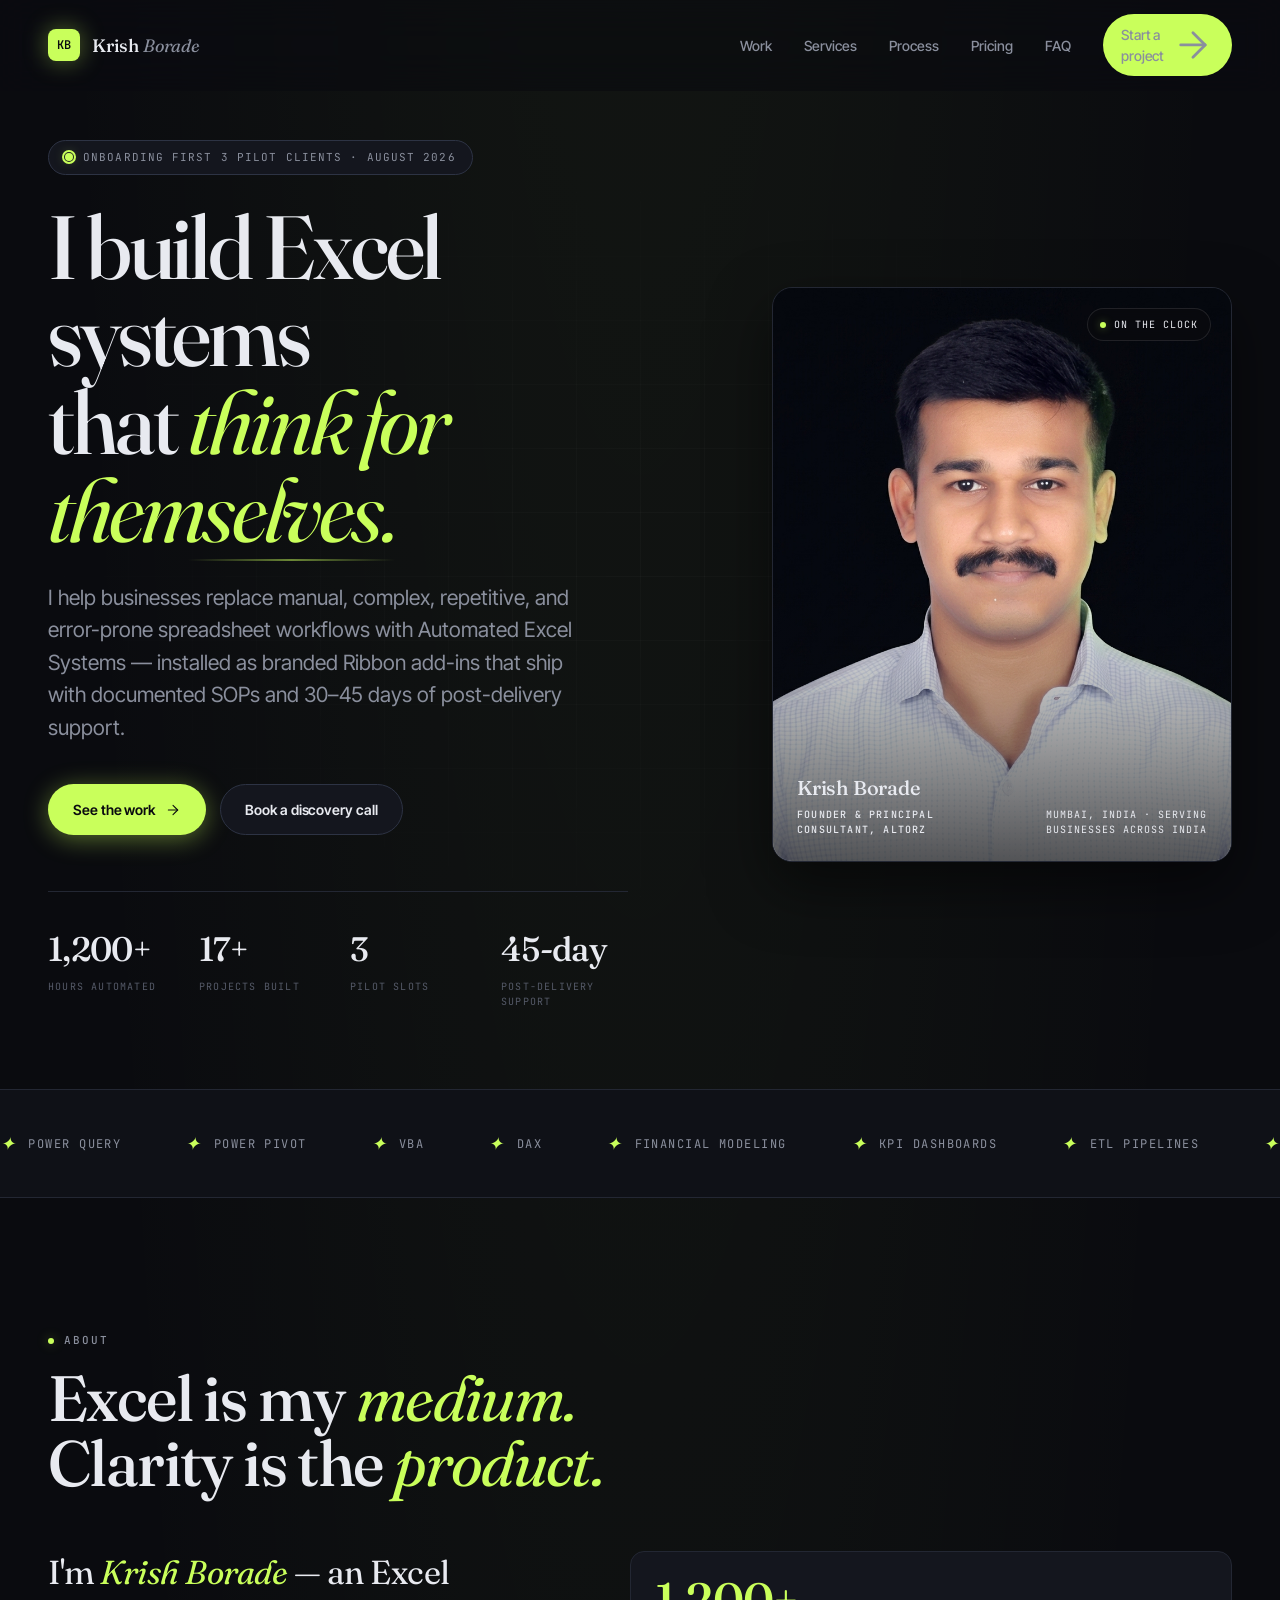
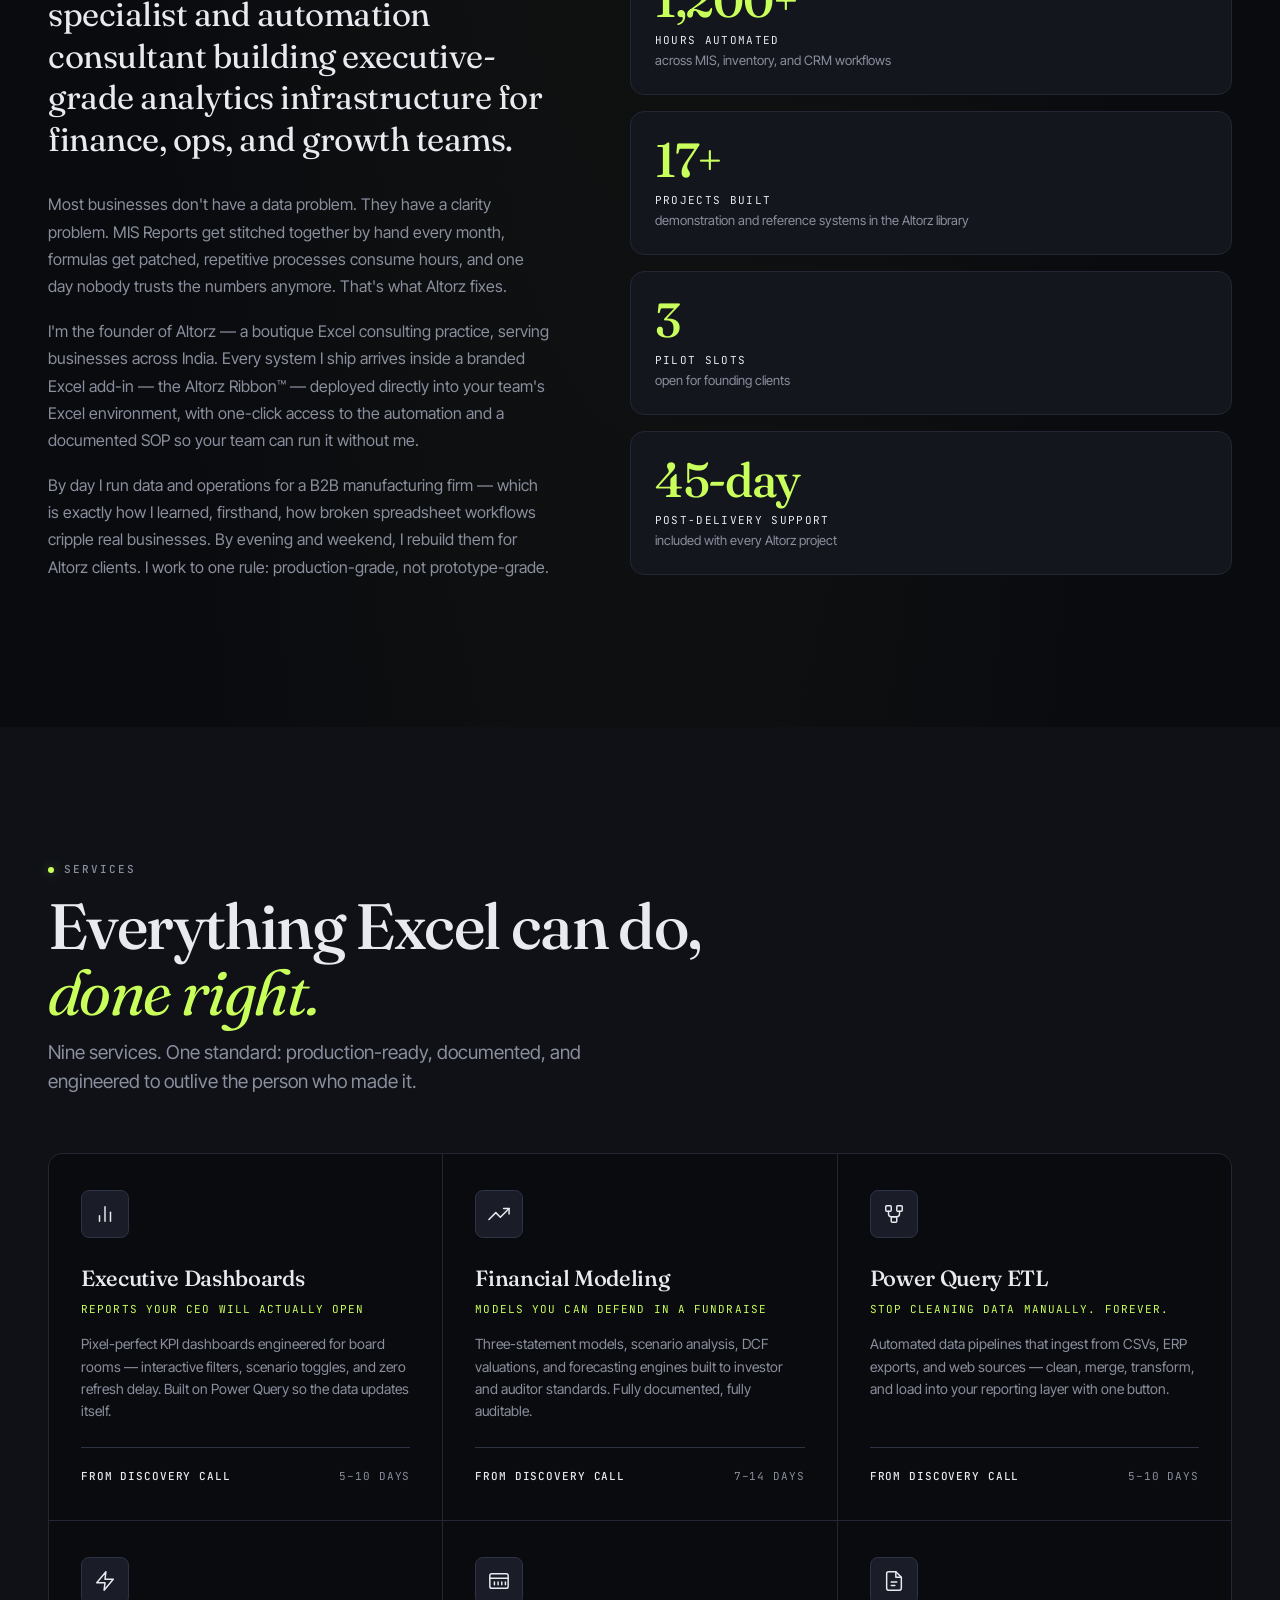
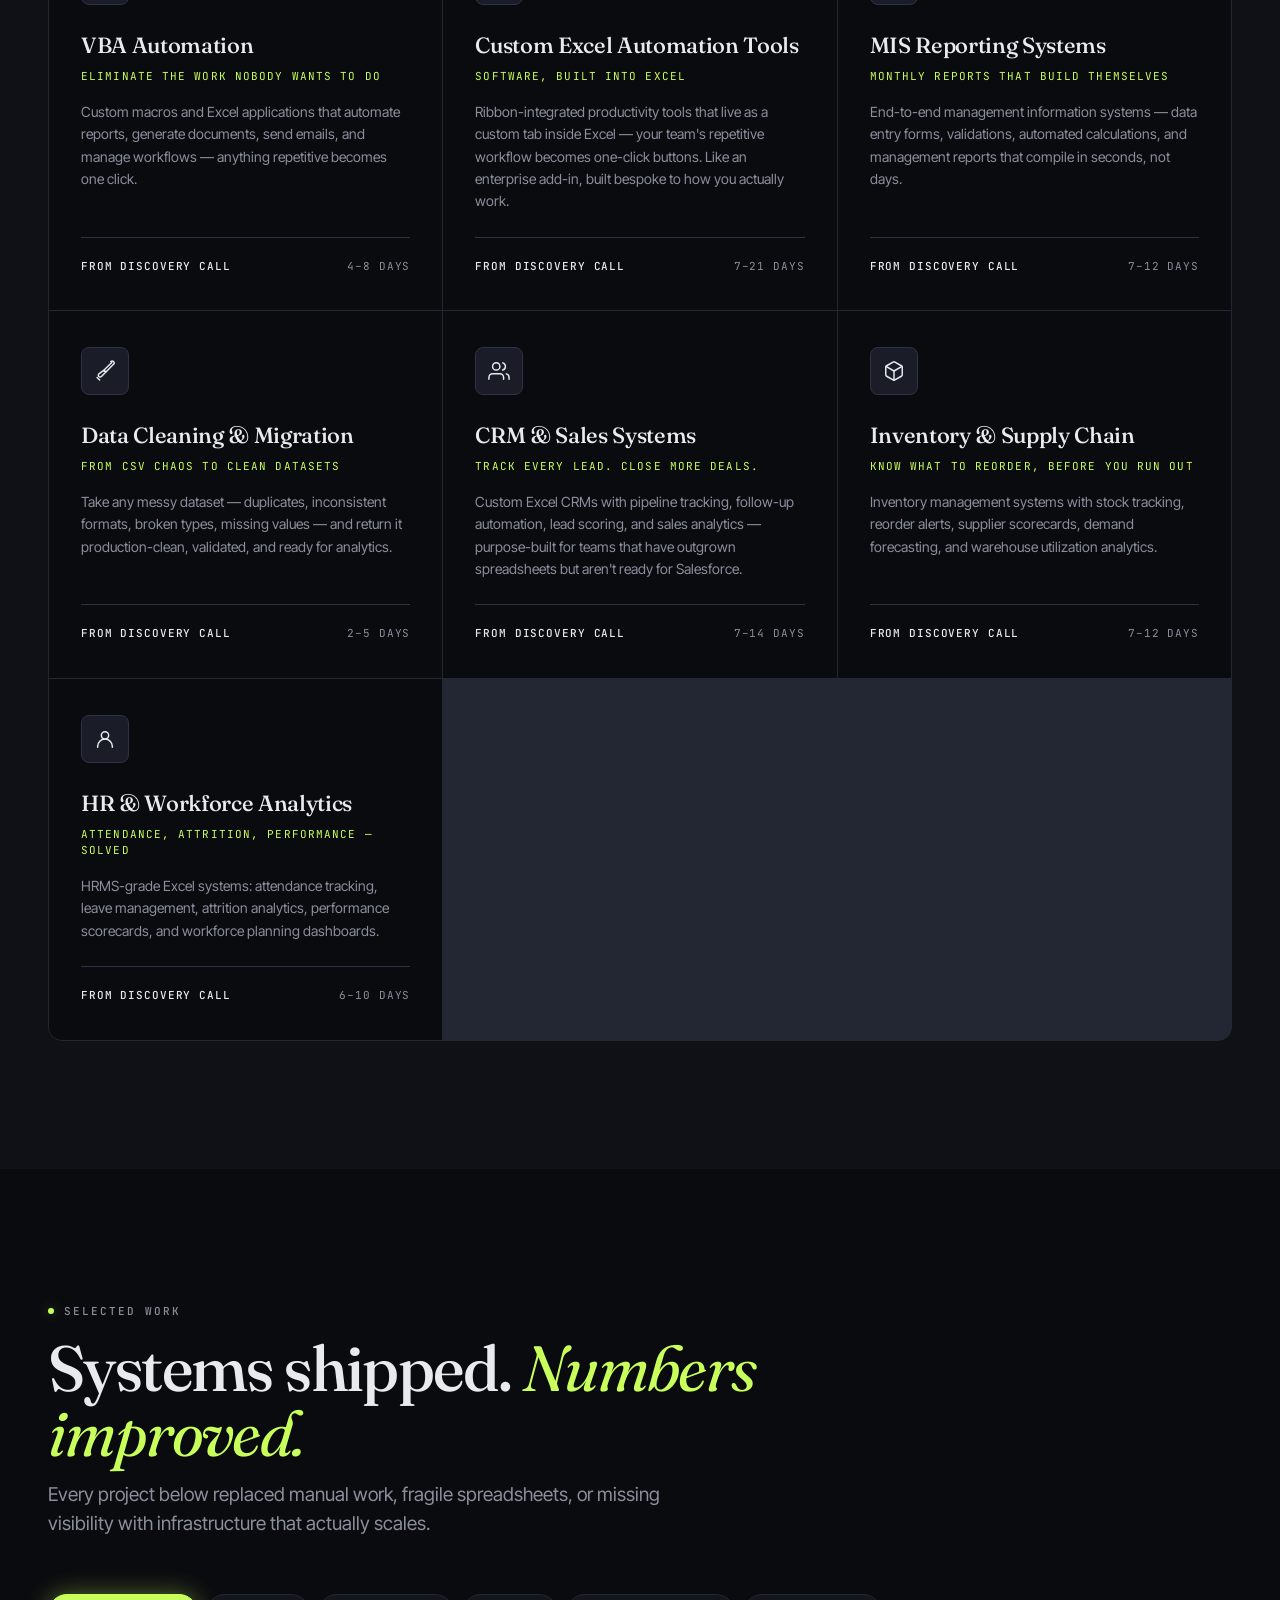
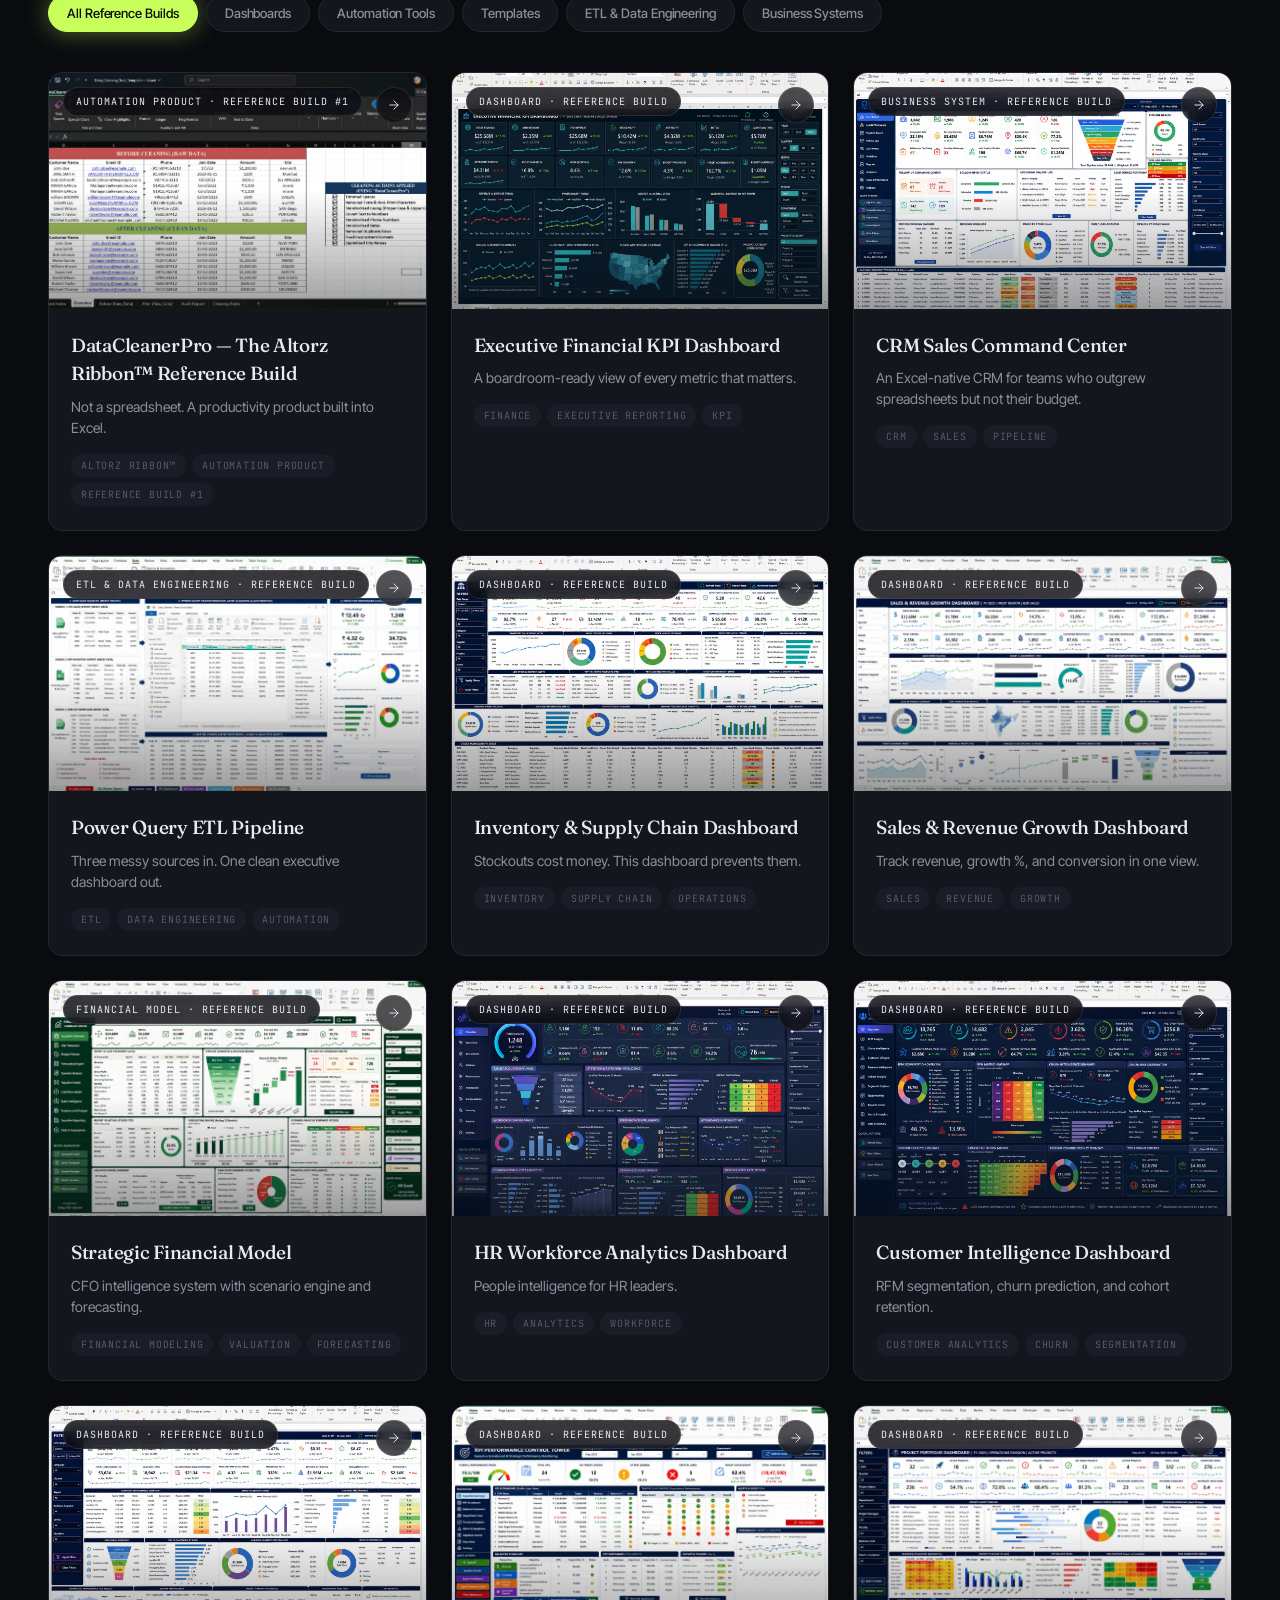
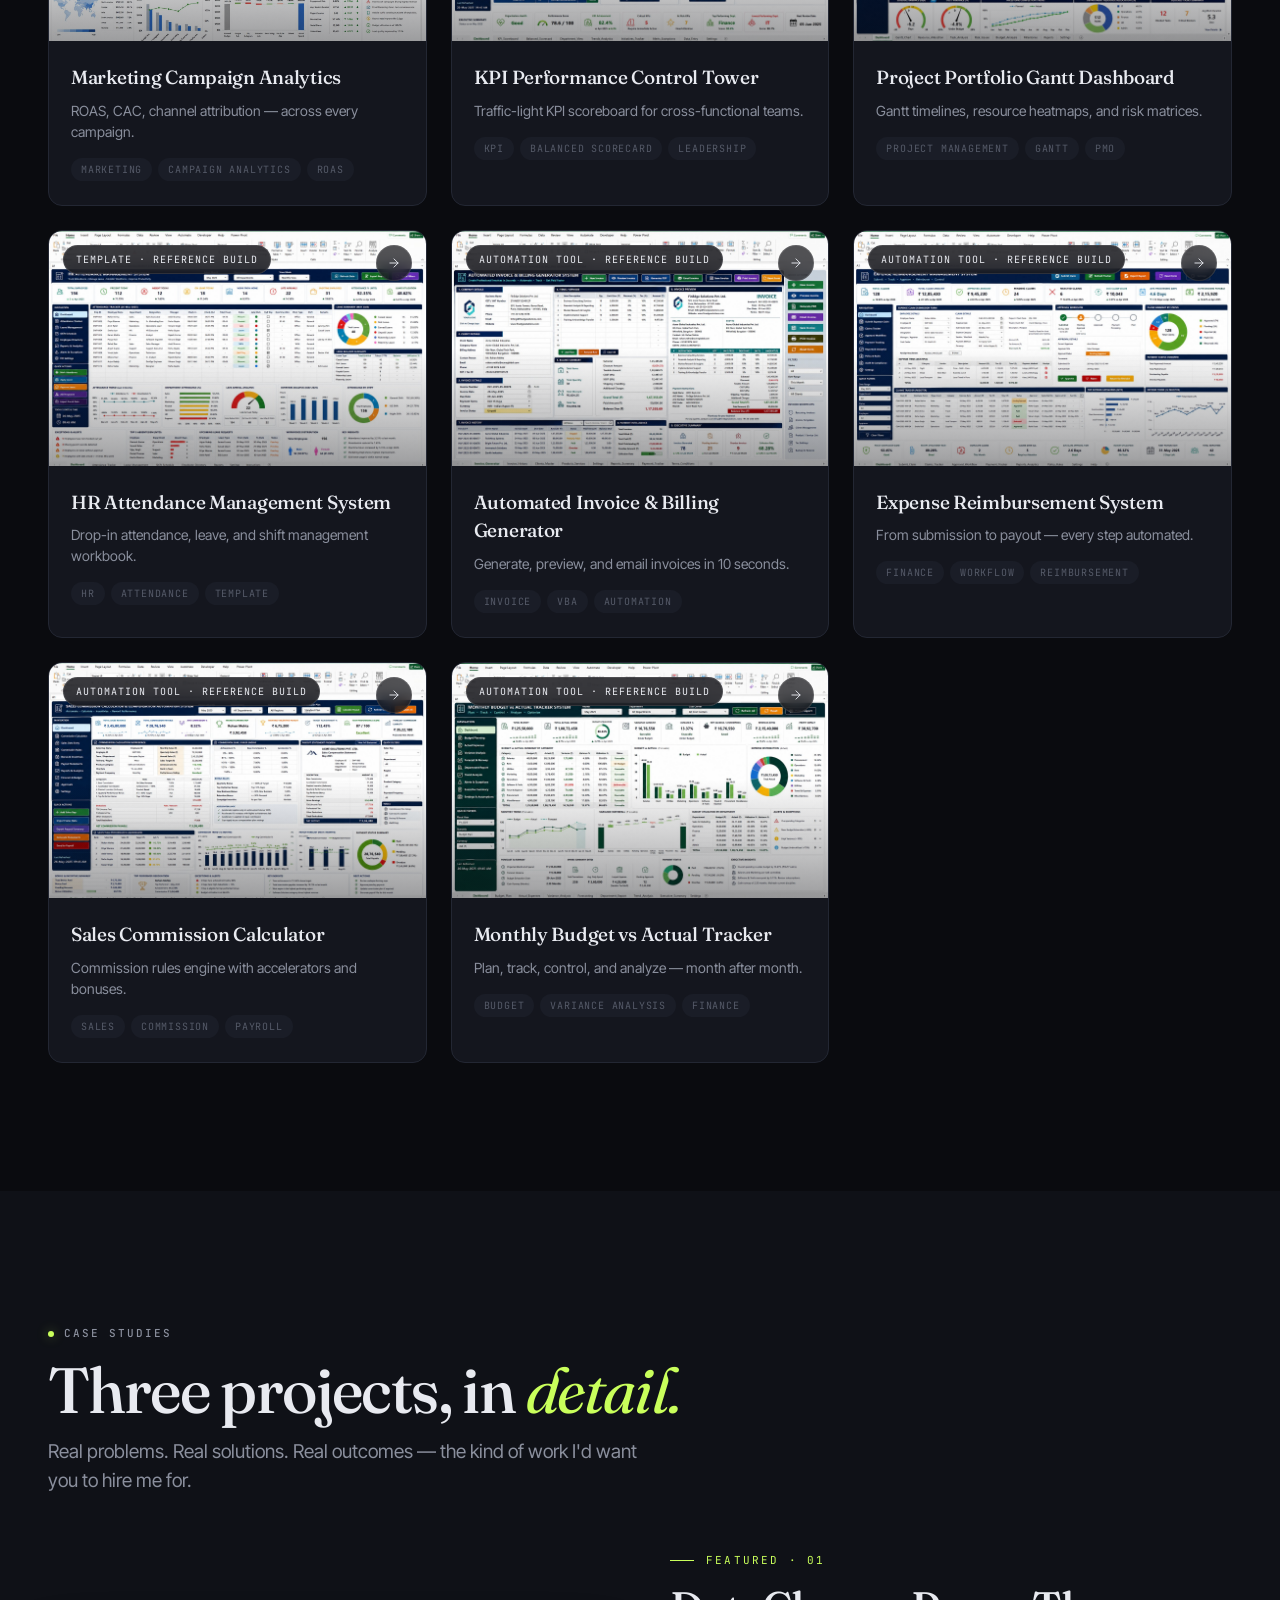
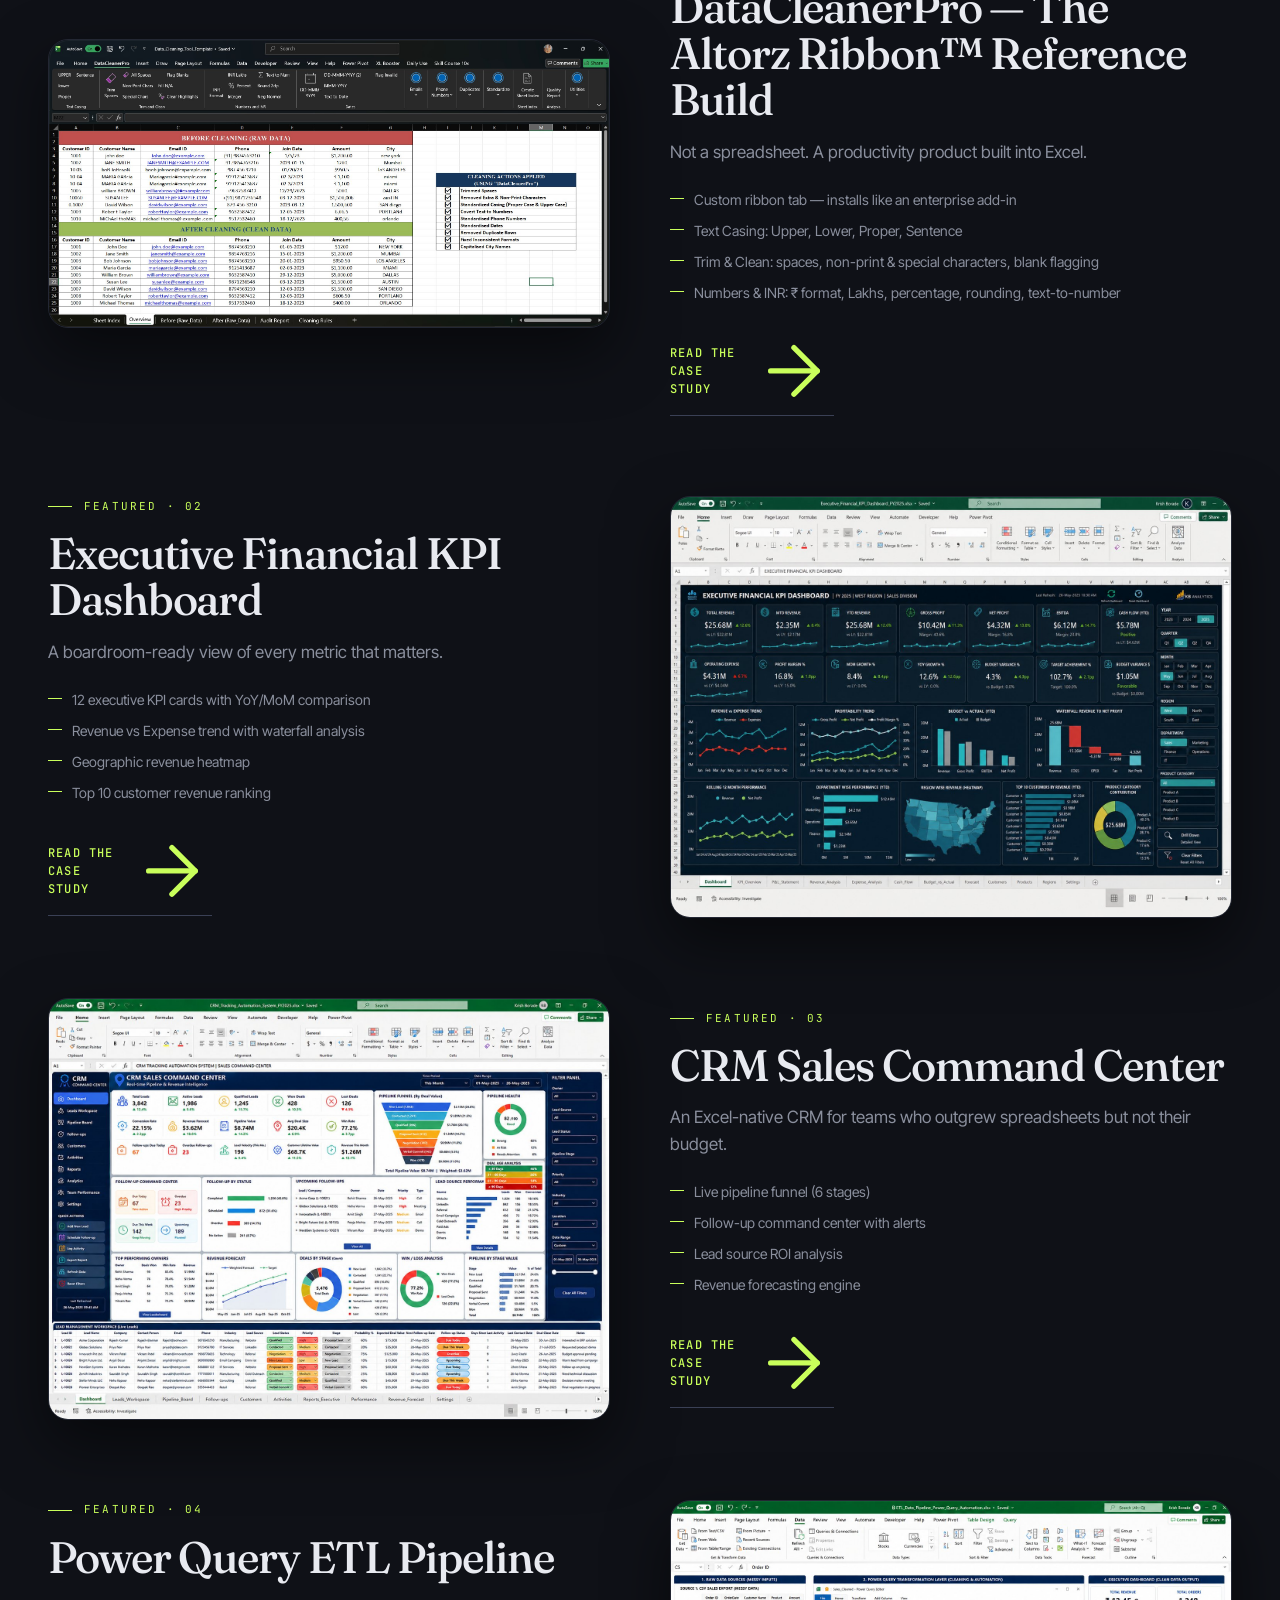
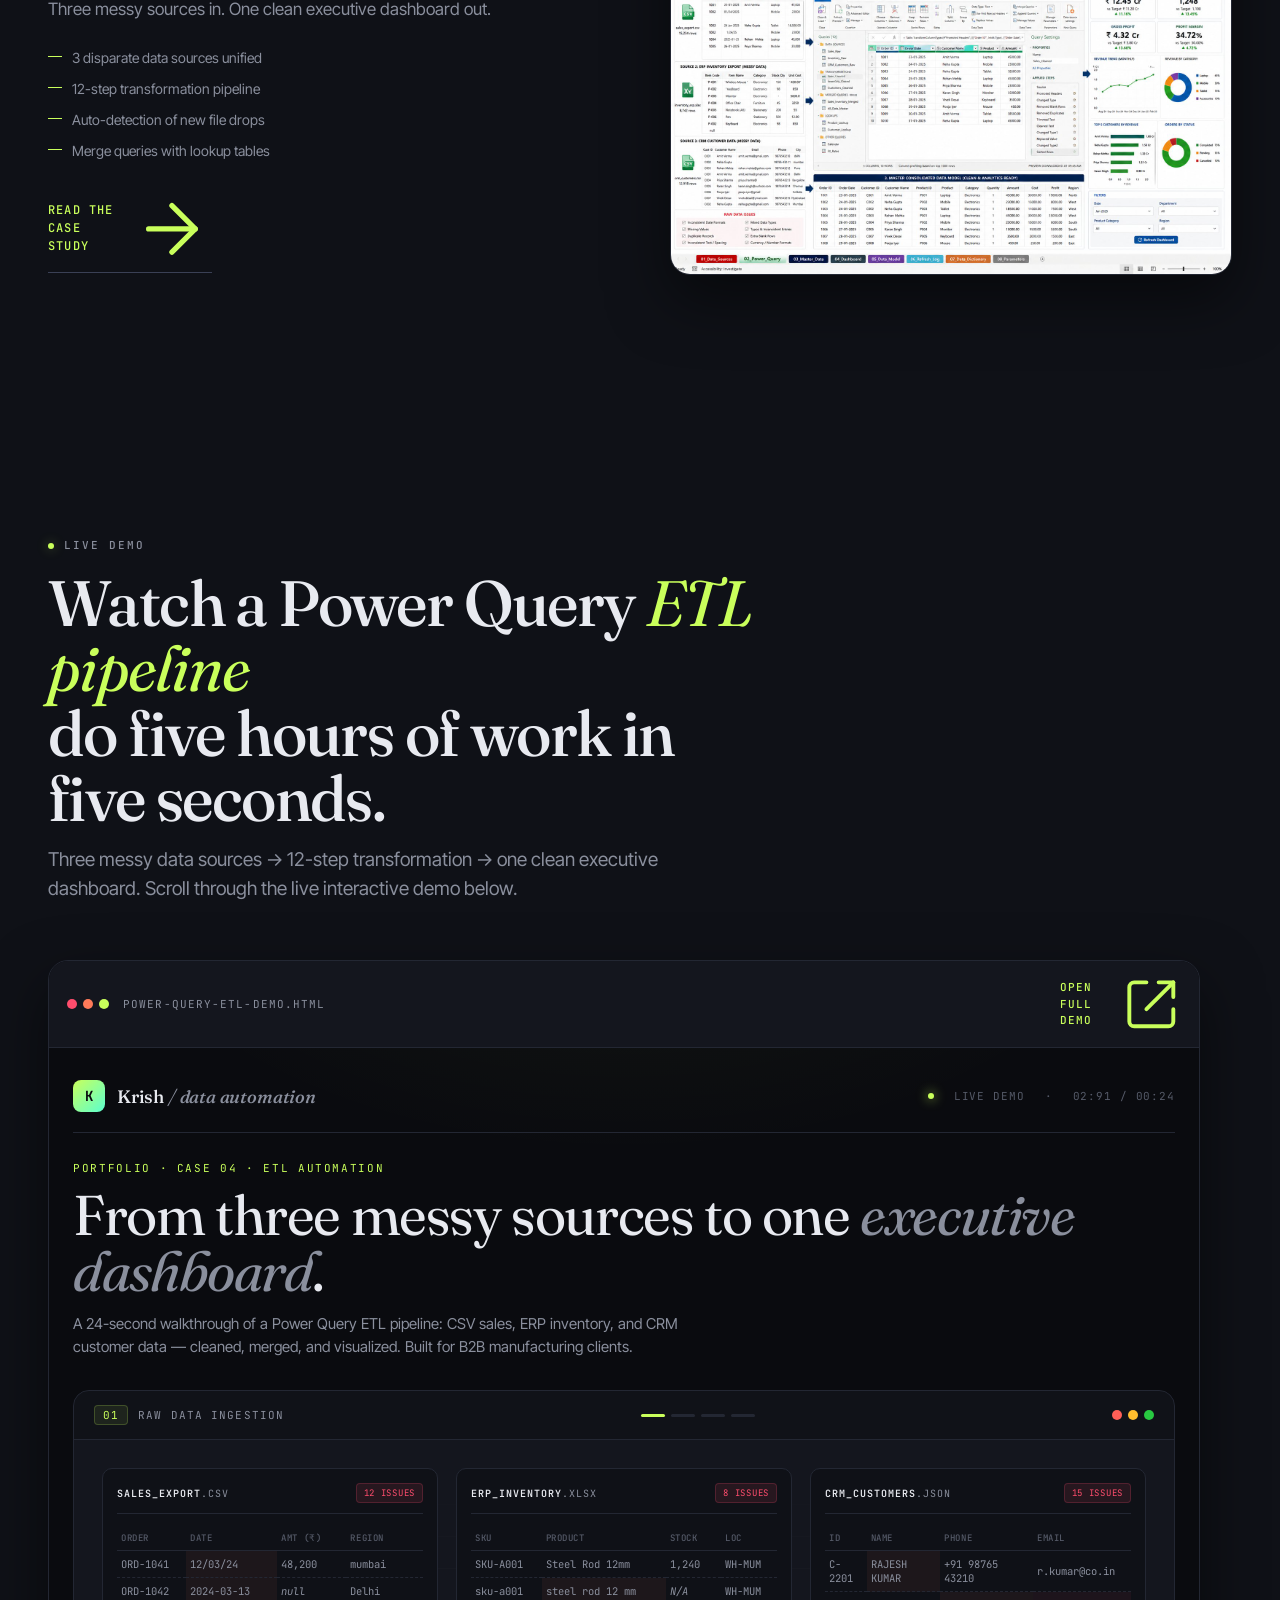
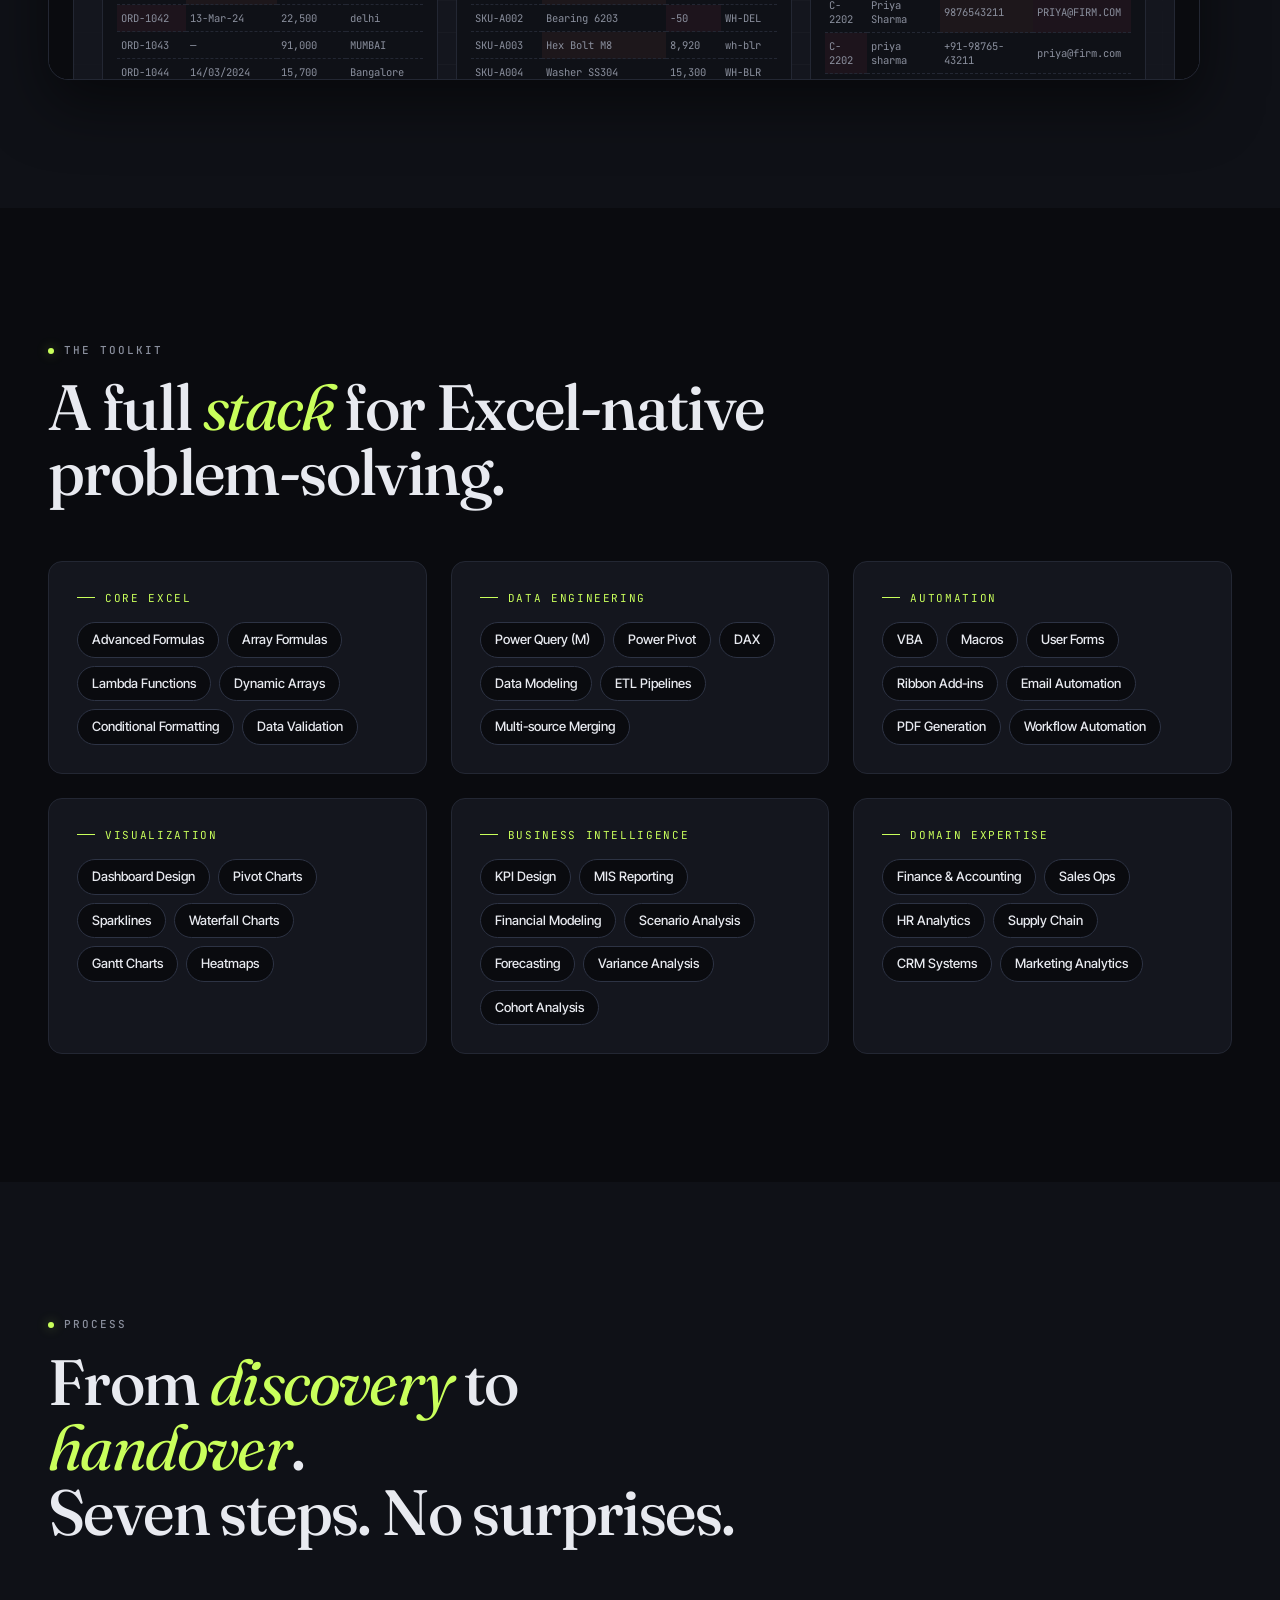
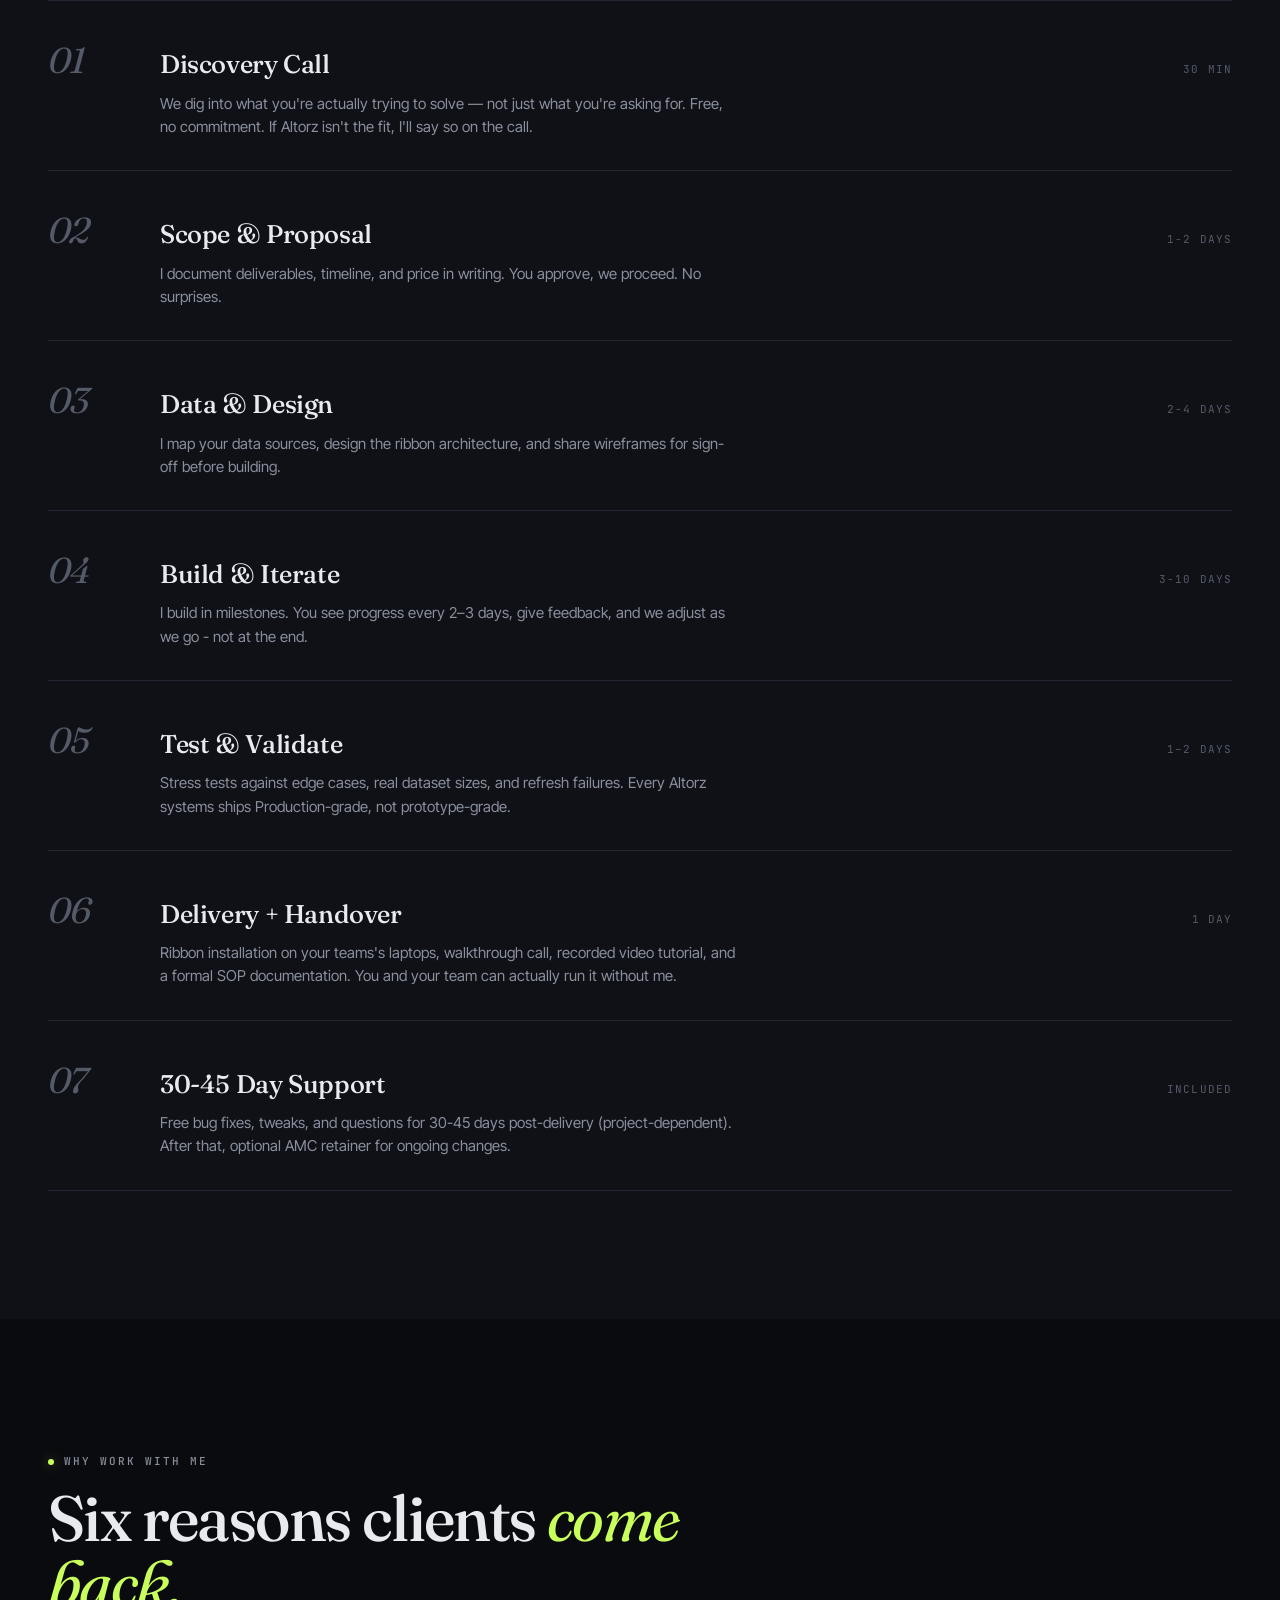
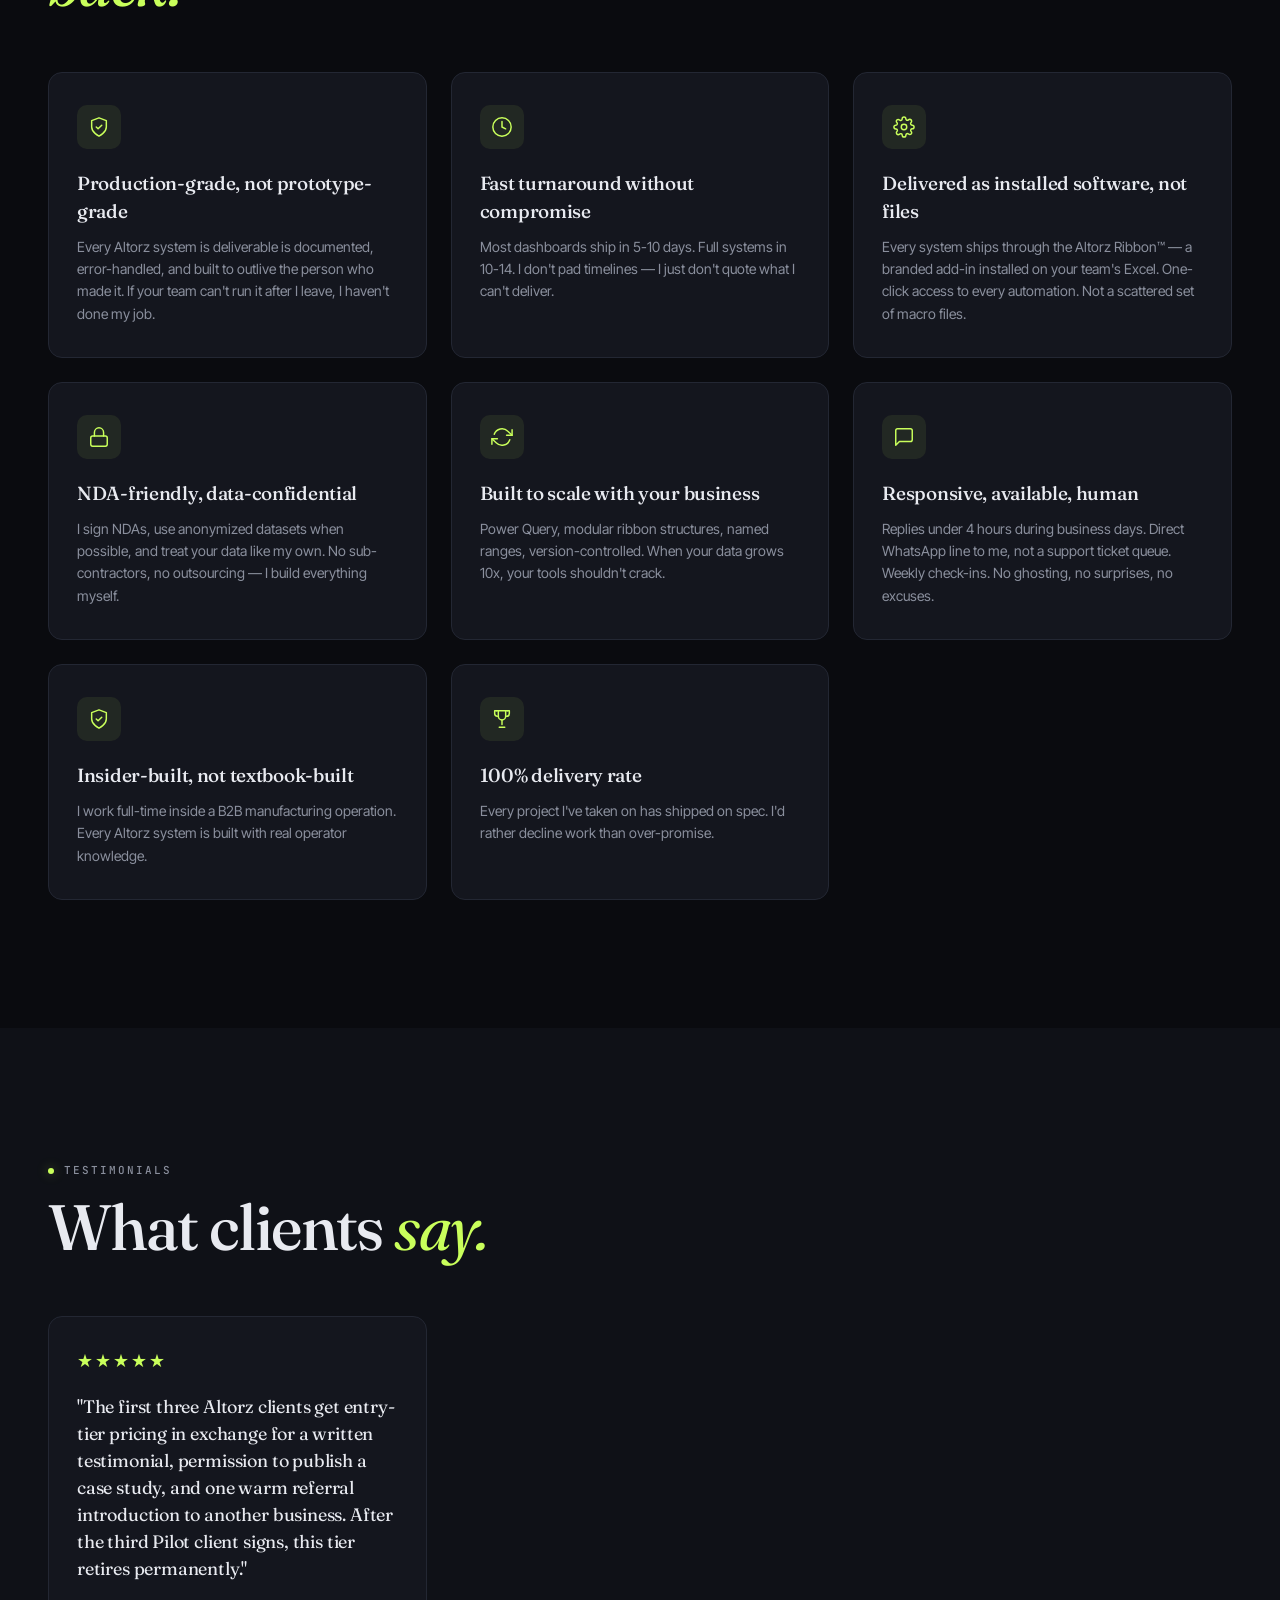
==== index.html @ f094ee7c "Content migration: index.html — Altorz meta tags, OG tags, Twitter card" ====
<!DOCTYPE html>
<html lang="en">
<head>
<meta charset="UTF-8">
<meta name="viewport" content="width=device-width, initial-scale=1.0">
<meta name="description" content="Altorz — Automated Excel systems for businesses across India. MIS. Dashboards. Data Automation. and Custom Excel Business Systems, delivered through the Altorz Ribbon™ methodology by founder Krish Borade.">
<meta name="keywords" content="Altorz, Excel Consultant India, Excel Automation, MIS Automation, Excel Dashboards, Automated Excel Systems, Excel Business Systems, Data Automation, VBA, Power Query, Excel Consultant Mumbai, Altorz Ribbon, Krish Borade">
<!-- Open Graph -->
<meta property="og:type" content="website">
<meta property="og:title" content="Altorz — Automated Excel Systems for Businesses">
<meta property="og:description" content="I rebuild the spreadsheets your business actually runs on. Boutique Excel consulting for businesses across India. The Altorz Ribbon™ — Krish Borade, Founder.">
<meta property="og:image" content="assets/images/altorz-og-image.png">
<meta property="og:url" content="https://altorz.com">
<meta property="og:site_name" content="Altorz">
<!-- Twitter Card -->
<meta name="twitter:card" content="summary_large_image">
<meta name="twitter:title" content="Altorz — Automated Excel Systems for Businesses">
<meta name="twitter:description" content="I rebuild the spreadsheets your business actually runs on. Boutique Excel consulting for businesses across India.">
<meta name="twitter:image" content="assets/images/altorz-og-image.png">
<title>Altorz — Automated Excel Systems for Manufacturers · Krish Borade, Founder</title>
<!-- Preconnect -->
<link rel="preconnect" href="https://fonts.googleapis.com">
<link rel="preconnect" href="https://fonts.gstatic.com" crossorigin>
<!-- Fonts: Fraunces (display), Inter Tight (body), JetBrains Mono (mono) -->
<link href="https://fonts.googleapis.com/css2?family=Fraunces:opsz,wght@9..144,400;9..144,500;9..144,600&family=JetBrains+Mono:wght@400;500;600&family=Inter+Tight:wght@400;500;600;700&display=swap" rel="stylesheet">
<!-- Styles -->
<link rel="stylesheet" href="css/main.css">
<!-- Favicon -->
<link rel="icon" href="data:image/svg+xml,%3Csvg xmlns='http://www.w3.org/2000/svg' viewBox='0 0 32 32'%3E%3Crect width='32' height='32' rx='8' fill='%23c9ff5b'/%3E%3Ctext x='16' y='22' text-anchor='middle' font-family='monospace' font-weight='600' font-size='14' fill='%230a0b0f'%3EKB%3C/text%3E%3C/svg%3E">
</head>
<body>
<!-- ============ NAVIGATION ============ -->
<nav class="nav" id="nav"></nav>
<!-- ============ HERO ============ -->
<header class="hero" id="home">
  <div id="hero"></div>
</header>
<!-- ============ TRUST STRIP ============ -->
<section class="trust-strip" id="trustStrip"></section>
<!-- ============ ABOUT ============ -->
<section class="section" id="about"></section>
<!-- ============ CAPABILITIES ============ -->
<section class="section" id="services" style="background:var(--bg-2);"></section>
<!-- ============ PORTFOLIO ============ -->
<section class="section" id="work"></section>
<!-- ============ FEATURED CASE STUDIES ============ -->
<section class="section" id="featured" style="background:var(--bg-2);"></section>
<!-- ============ ETL LIVE DEMO ============ -->
<section class="section etl-section" id="etlDemo"></section>
<!-- ============ SKILLS ============ -->
<section class="section" id="skills"></section>
<!-- ============ PROCESS ============ -->
<section class="section" id="process" style="background:var(--bg-2);"></section>
<!-- ============ WHY ME ============ -->
<section class="section" id="whyMe"></section>
<!-- ============ TESTIMONIALS ============ -->
<section class="section" id="testimonials" style="background:var(--bg-2);"></section>
<!-- ============ PRICING ============ -->
<section class="section" id="pricing"></section>
<!-- ============ FAQ ============ -->
<section class="section" id="faq" style="background:var(--bg-2);"></section>
<!-- ============ CONTACT ============ -->
<section class="section contact-section" id="contact"></section>
<!-- ============ FOOTER ============ -->
<footer class="footer" id="footer"></footer>
<!-- ============ MODAL ============ -->
<div class="modal-overlay" id="modalOverlay">
  <div class="modal" id="modalContent"></div>
</div>
<!-- ============ APP ============ -->
<script src="js/main.js"></script>
</body>
</html>
---- css/main.css ----
/* =========================================================
   KRISH BORADE — PORTFOLIO
   Editorial-Tech Premium · Dark mode · Lime & Cyan accents
   ========================================================= */

:root {
  /* Surfaces */
  --bg: #0a0b0f;
  --bg-2: #0f1117;
  --panel: #14161e;
  --panel-2: #1a1d27;
  --panel-3: #20242f;
  --border: #232733;
  --border-2: #2d3344;
  --border-3: #3a4055;

  /* Text */
  --text: #e8eaf0;
  --text-dim: #8a8f9d;
  --text-faint: #555a68;
  --text-mute: #3d4250;

  /* Accents */
  --accent: #c9ff5b;
  --accent-glow: rgba(201, 255, 91, 0.4);
  --accent-soft: rgba(201, 255, 91, 0.08);
  --accent-2: #5bffd0;
  --accent-2-soft: rgba(91, 255, 208, 0.08);
  --warn: #ff7a59;
  --danger: #ff4d6d;
  --info: #5b8bff;

  /* Effects */
  --grid: rgba(255, 255, 255, 0.025);
  --shadow-lg: 0 24px 60px rgba(0, 0, 0, 0.5);
  --shadow-md: 0 12px 32px rgba(0, 0, 0, 0.3);
  --shadow-sm: 0 4px 12px rgba(0, 0, 0, 0.2);
  --shadow-accent: 0 0 40px rgba(201, 255, 91, 0.12);

  /* Typography scale */
  --font-display: 'Fraunces', Georgia, serif;
  --font-body: 'Inter Tight', -apple-system, BlinkMacSystemFont, sans-serif;
  --font-mono: 'JetBrains Mono', 'SF Mono', Consolas, monospace;

  /* Layout */
  --max-width: 1320px;
  --gutter: clamp(20px, 4vw, 48px);
  --section-pad: clamp(64px, 10vw, 140px);
  --radius-sm: 8px;
  --radius: 14px;
  --radius-lg: 20px;
  --radius-xl: 28px;
}

/* ============ RESET ============ */
*, *::before, *::after { box-sizing: border-box; margin: 0; padding: 0; }
html { scroll-behavior: smooth; }
html, body {
  background: var(--bg);
  color: var(--text);
  font-family: var(--font-body);
  font-size: 16px;
  line-height: 1.5;
  -webkit-font-smoothing: antialiased;
  -moz-osx-font-smoothing: grayscale;
  overflow-x: hidden;
}
body {
  background:
    radial-gradient(ellipse 80% 50% at 50% -10%, rgba(201, 255, 91, 0.06), transparent 60%),
    radial-gradient(ellipse 60% 40% at 100% 100%, rgba(91, 255, 208, 0.04), transparent 60%),
    var(--bg);
  min-height: 100vh;
}
img { max-width: 100%; display: block; }
a { color: inherit; text-decoration: none; }
button { font-family: inherit; cursor: pointer; border: none; background: none; color: inherit; }
input, textarea, select { font-family: inherit; color: inherit; }

/* ============ TYPOGRAPHY ============ */
.display {
  font-family: var(--font-display);
  font-weight: 500;
  letter-spacing: -0.02em;
  line-height: 1.05;
}
.eyebrow {
  font-family: var(--font-mono);
  font-size: 11px;
  font-weight: 500;
  letter-spacing: 0.18em;
  text-transform: uppercase;
  color: var(--text-dim);
}
.eyebrow .dot {
  display: inline-block;
  width: 6px; height: 6px;
  background: var(--accent);
  border-radius: 50%;
  margin-right: 10px;
  box-shadow: 0 0 12px var(--accent-glow);
  vertical-align: middle;
  animation: pulse 2.5s ease-in-out infinite;
}
.section-title {
  font-family: var(--font-display);
  font-weight: 500;
  font-size: clamp(36px, 5.5vw, 64px);
  line-height: 1.02;
  letter-spacing: -0.025em;
  margin-bottom: 14px;
}
.section-title em {
  font-style: italic;
  font-weight: 400;
  color: var(--accent);
}
.section-subtitle {
  font-size: clamp(16px, 1.5vw, 19px);
  color: var(--text-dim);
  max-width: 620px;
  line-height: 1.55;
}

/* ============ LAYOUT PRIMITIVES ============ */
.container {
  max-width: var(--max-width);
  margin: 0 auto;
  padding-left: var(--gutter);
  padding-right: var(--gutter);
}
.section {
  padding-top: var(--section-pad);
  padding-bottom: var(--section-pad);
  position: relative;
}
.section-header { margin-bottom: 56px; max-width: 720px; }
.section-header .eyebrow { margin-bottom: 16px; display: inline-block; }

/* ============ NAVIGATION ============ */
.nav {
  position: fixed;
  top: 0;
  left: 0;
  right: 0;
  z-index: 100;
  padding: 14px var(--gutter);
  background: rgba(10, 11, 15, 0.6);
  backdrop-filter: blur(20px) saturate(180%);
  -webkit-backdrop-filter: blur(20px) saturate(180%);
  border-bottom: 1px solid transparent;
  transition: all 0.3s ease;
}
.nav.scrolled {
  background: rgba(10, 11, 15, 0.85);
  border-bottom: 1px solid var(--border);
}
.nav-inner {
  max-width: var(--max-width);
  margin: 0 auto;
  display: flex;
  align-items: center;
  justify-content: space-between;
  gap: 32px;
}
.nav-brand {
  display: flex;
  align-items: center;
  gap: 12px;
  font-family: var(--font-display);
  font-size: 18px;
  font-weight: 500;
  letter-spacing: -0.01em;
}
.nav-brand .brand-mark {
  width: 32px; height: 32px;
  background: var(--accent);
  color: var(--bg);
  font-family: var(--font-mono);
  font-size: 12px;
  font-weight: 600;
  display: grid;
  place-items: center;
  border-radius: 8px;
  box-shadow: 0 0 24px var(--accent-glow);
}
.nav-brand em { font-style: italic; color: var(--text-dim); font-weight: 400; }
.nav-links {
  display: flex;
  align-items: center;
  gap: 32px;
}
.nav-links a {
  font-size: 14px;
  color: var(--text-dim);
  font-weight: 500;
  transition: color 0.2s;
  position: relative;
}
.nav-links a:hover { color: var(--text); }
.nav-cta {
  display: inline-flex;
  align-items: center;
  gap: 8px;
  padding: 10px 18px;
  background: var(--accent);
  color: var(--bg);
  font-size: 13px;
  font-weight: 600;
  border-radius: 999px;
  letter-spacing: -0.01em;
  transition: transform 0.2s, box-shadow 0.2s;
}
.nav-cta:hover {
  transform: translateY(-1px);
  box-shadow: 0 8px 24px var(--accent-glow);
}
.nav-toggle {
  display: none;
  width: 40px; height: 40px;
  border-radius: 8px;
  background: var(--panel);
  border: 1px solid var(--border);
  align-items: center;
  justify-content: center;
}
.nav-toggle svg { width: 18px; height: 18px; }

@media (max-width: 880px) {
  .nav-links { display: none; }
  .nav-toggle { display: flex; }
  .nav.menu-open .nav-links {
    display: flex;
    position: absolute;
    top: 100%;
    left: 0; right: 0;
    flex-direction: column;
    align-items: flex-start;
    padding: 24px var(--gutter);
    background: var(--bg-2);
    border-bottom: 1px solid var(--border);
    gap: 18px;
  }
  .nav.menu-open .nav-cta { margin-top: 6px; }
}

/* ============ HERO ============ */
.hero {
  position: relative;
  padding-top: 140px;
  padding-bottom: 80px;
  min-height: 100vh;
  display: flex;
  align-items: center;
  overflow: hidden;
}
.hero::before {
  content: '';
  position: absolute;
  inset: 0;
  background-image:
    linear-gradient(var(--grid) 1px, transparent 1px),
    linear-gradient(90deg, var(--grid) 1px, transparent 1px);
  background-size: 64px 64px;
  mask-image: radial-gradient(ellipse 80% 60% at 50% 50%, black, transparent 70%);
  pointer-events: none;
}
.hero-inner {
  display: grid;
  grid-template-columns: 1.3fr 1fr;
  gap: 60px;
  align-items: center;
  position: relative;
  z-index: 2;
}
.hero-content { max-width: 720px; }
.hero-status {
  display: inline-flex;
  align-items: center;
  gap: 10px;
  padding: 8px 16px;
  background: var(--panel);
  border: 1px solid var(--border-2);
  border-radius: 999px;
  font-family: var(--font-mono);
  font-size: 11px;
  letter-spacing: 0.1em;
  text-transform: uppercase;
  color: var(--text-dim);
  margin-bottom: 28px;
}
.hero-status .pulse {
  width: 8px; height: 8px;
  background: var(--accent);
  border-radius: 50%;
  position: relative;
  box-shadow: 0 0 12px var(--accent-glow);
}
.hero-status .pulse::after {
  content: '';
  position: absolute;
  inset: -3px;
  border-radius: 50%;
  border: 2px solid var(--accent);
  animation: ping 2s ease-out infinite;
}
.hero-title {
  font-family: var(--font-display);
  font-weight: 500;
  font-size: clamp(44px, 7vw, 96px);
  line-height: 0.98;
  letter-spacing: -0.035em;
  margin-bottom: 28px;
}
.hero-title em {
  font-style: italic;
  font-weight: 400;
  color: var(--accent);
  position: relative;
}
.hero-title em::after {
  content: '';
  position: absolute;
  bottom: 4px;
  left: 0;
  right: 0;
  height: 2px;
  background: linear-gradient(90deg, transparent, var(--accent), transparent);
  opacity: 0.5;
}
.hero-sub {
  font-size: clamp(17px, 1.7vw, 21px);
  color: var(--text-dim);
  max-width: 540px;
  line-height: 1.55;
  margin-bottom: 40px;
}
.hero-actions {
  display: flex;
  gap: 14px;
  flex-wrap: wrap;
  margin-bottom: 56px;
}
.btn {
  display: inline-flex;
  align-items: center;
  gap: 10px;
  padding: 14px 24px;
  border-radius: 999px;
  font-size: 14px;
  font-weight: 600;
  letter-spacing: -0.005em;
  transition: all 0.2s ease;
  border: 1px solid transparent;
}
.btn-primary {
  background: var(--accent);
  color: var(--bg);
  box-shadow: 0 4px 24px var(--accent-glow);
}
.btn-primary:hover {
  transform: translateY(-2px);
  box-shadow: 0 8px 32px var(--accent-glow);
}
.btn-secondary {
  background: var(--panel);
  color: var(--text);
  border-color: var(--border-2);
}
.btn-secondary:hover {
  background: var(--panel-2);
  border-color: var(--border-3);
  transform: translateY(-2px);
}
.btn-ghost {
  background: transparent;
  color: var(--text-dim);
  padding: 12px 0;
}
.btn-ghost:hover { color: var(--accent); }
.btn svg { width: 16px; height: 16px; }

.hero-metrics {
  display: grid;
  grid-template-columns: repeat(4, 1fr);
  gap: 24px;
  padding-top: 32px;
  border-top: 1px solid var(--border);
  max-width: 580px;
}
.hero-metric .num {
  font-family: var(--font-display);
  font-size: clamp(26px, 3vw, 34px);
  font-weight: 500;
  letter-spacing: -0.02em;
  margin-bottom: 4px;
}
.hero-metric .lbl {
  font-family: var(--font-mono);
  font-size: 10px;
  text-transform: uppercase;
  letter-spacing: 0.12em;
  color: var(--text-faint);
}

/* Hero portrait */
.hero-portrait {
  position: relative;
  aspect-ratio: 4/5;
  border-radius: var(--radius-lg);
  overflow: hidden;
  background: var(--panel);
  border: 1px solid var(--border);
  box-shadow: var(--shadow-lg);
  max-width: 460px;
  margin-left: auto;
}
.hero-portrait img {
  width: 100%;
  height: 100%;
  object-fit: cover;
  filter: contrast(1.05) saturate(1.05);
}
.hero-portrait::before {
  content: '';
  position: absolute;
  inset: 0;
  background: linear-gradient(180deg, transparent 50%, rgba(10, 11, 15, 0.7) 100%);
  z-index: 1;
  pointer-events: none;
}
.hero-portrait-overlay {
  position: absolute;
  bottom: 24px;
  left: 24px;
  right: 24px;
  z-index: 2;
  display: flex;
  justify-content: space-between;
  align-items: flex-end;
  gap: 16px;
}
.hero-portrait-name {
  font-family: var(--font-display);
  font-size: 20px;
  font-weight: 500;
  letter-spacing: -0.01em;
}
.hero-portrait-name .sub {
  display: block;
  font-family: var(--font-mono);
  font-size: 10px;
  text-transform: uppercase;
  letter-spacing: 0.12em;
  color: var(--text);
  margin-top: 4px;
}
.hero-portrait-loc {
  font-family: var(--font-mono);
  font-size: 10px;
  letter-spacing: 0.1em;
  text-transform: uppercase;
  color: var(--text);
  text-align: right;
}
.hero-portrait-deco {
  position: absolute;
  top: 20px; right: 20px;
  z-index: 2;
  display: flex;
  align-items: center;
  gap: 8px;
  background: rgba(10, 11, 15, 0.7);
  backdrop-filter: blur(8px);
  border: 1px solid rgba(255, 255, 255, 0.1);
  padding: 8px 12px;
  border-radius: 999px;
  font-family: var(--font-mono);
  font-size: 10px;
  letter-spacing: 0.1em;
  text-transform: uppercase;
  color: var(--text);
}
.hero-portrait-deco .dot {
  width: 6px; height: 6px;
  background: var(--accent);
  border-radius: 50%;
  box-shadow: 0 0 8px var(--accent-glow);
}

@media (max-width: 980px) {
  .hero-inner { grid-template-columns: 1fr; gap: 48px; }
  .hero-portrait { max-width: 100%; margin: 0 auto; aspect-ratio: 1/1; }
  .hero-metrics { grid-template-columns: repeat(2, 1fr); }
}

/* ============ TRUST STRIP ============ */
.trust-strip {
  padding: 40px 0;
  border-top: 1px solid var(--border);
  border-bottom: 1px solid var(--border);
  background: var(--bg-2);
  overflow: hidden;
}
.trust-marquee {
  display: flex;
  gap: 64px;
  animation: marquee 35s linear infinite;
  align-items: center;
  white-space: nowrap;
}
.trust-item {
  display: flex;
  align-items: center;
  gap: 12px;
  font-family: var(--font-mono);
  font-size: 12px;
  text-transform: uppercase;
  letter-spacing: 0.12em;
  color: var(--text-dim);
}
.trust-item .icon {
  font-family: var(--font-display);
  color: var(--accent);
  font-size: 18px;
  font-style: italic;
}

@keyframes marquee {
  from { transform: translateX(0); }
  to { transform: translateX(-50%); }
}

/* ============ ABOUT ============ */
.about-grid {
  display: grid;
  grid-template-columns: 1fr 1.2fr;
  gap: 80px;
  align-items: start;
}
.about-lead {
  font-family: var(--font-display);
  font-size: clamp(24px, 2.6vw, 34px);
  font-weight: 400;
  line-height: 1.25;
  letter-spacing: -0.015em;
  color: var(--text);
  margin-bottom: 32px;
}
.about-lead em {
  font-style: italic;
  color: var(--accent);
}
.about-body p {
  font-size: 16px;
  line-height: 1.7;
  color: var(--text-dim);
  margin-bottom: 18px;
}
.about-sidebar {
  position: sticky;
  top: 100px;
  display: flex;
  flex-direction: column;
  gap: 16px;
}
.about-stat {
  padding: 24px;
  background: var(--panel);
  border: 1px solid var(--border);
  border-radius: var(--radius);
  transition: all 0.3s ease;
}
.about-stat:hover {
  border-color: var(--border-3);
  transform: translateX(4px);
}
.about-stat .num {
  font-family: var(--font-display);
  font-size: clamp(36px, 4vw, 48px);
  font-weight: 500;
  line-height: 1;
  letter-spacing: -0.025em;
  color: var(--accent);
  margin-bottom: 8px;
}
.about-stat .lbl {
  font-family: var(--font-mono);
  font-size: 11px;
  letter-spacing: 0.12em;
  text-transform: uppercase;
  color: var(--text);
  margin-bottom: 2px;
}
.about-stat .desc { font-size: 13px; color: var(--text-dim); }

@media (max-width: 880px) {
  .about-grid { grid-template-columns: 1fr; gap: 40px; }
  .about-sidebar { position: static; }
}

/* ============ SERVICES ============ */
.services-grid {
  display: grid;
  grid-template-columns: repeat(3, 1fr);
  gap: 1px;
  background: var(--border);
  border: 1px solid var(--border);
  border-radius: var(--radius);
  overflow: hidden;
}
.service-card {
  padding: 36px 32px;
  background: var(--bg);
  position: relative;
  transition: all 0.4s ease;
  display: flex;
  flex-direction: column;
  min-height: 340px;
}
.service-card::before {
  content: '';
  position: absolute;
  inset: 0;
  background: radial-gradient(circle at top right, var(--accent-soft), transparent 70%);
  opacity: 0;
  transition: opacity 0.4s ease;
  pointer-events: none;
}
.service-card:hover { background: var(--panel); }
.service-card:hover::before { opacity: 1; }
.service-card:hover .service-icon {
  background: var(--accent);
  color: var(--bg);
  border-color: var(--accent);
  box-shadow: 0 0 24px var(--accent-glow);
}
.service-icon {
  width: 48px; height: 48px;
  border-radius: var(--radius-sm);
  background: var(--panel-2);
  border: 1px solid var(--border-2);
  display: grid;
  place-items: center;
  margin-bottom: 24px;
  transition: all 0.3s ease;
}
.service-icon svg { width: 22px; height: 22px; }
.service-title {
  font-family: var(--font-display);
  font-size: 22px;
  font-weight: 500;
  letter-spacing: -0.015em;
  margin-bottom: 6px;
}
.service-tagline {
  font-family: var(--font-mono);
  font-size: 11px;
  letter-spacing: 0.1em;
  text-transform: uppercase;
  color: var(--accent);
  margin-bottom: 16px;
}
.service-desc {
  font-size: 14px;
  line-height: 1.6;
  color: var(--text-dim);
  margin-bottom: 24px;
  flex: 1;
}
.service-meta {
  display: flex;
  justify-content: space-between;
  align-items: center;
  padding-top: 20px;
  border-top: 1px solid var(--border-2);
  font-family: var(--font-mono);
  font-size: 11px;
  letter-spacing: 0.08em;
  text-transform: uppercase;
}
.service-meta .price { color: var(--text); font-weight: 500; }
.service-meta .time { color: var(--text-dim); }

@media (max-width: 980px) { .services-grid { grid-template-columns: repeat(2, 1fr); } }
@media (max-width: 620px) { .services-grid { grid-template-columns: 1fr; } }

/* ============ PORTFOLIO ============ */
.portfolio-filters {
  display: flex;
  gap: 8px;
  flex-wrap: wrap;
  margin-bottom: 40px;
}
.filter-btn {
  padding: 10px 18px;
  background: var(--panel);
  border: 1px solid var(--border);
  border-radius: 999px;
  font-size: 13px;
  font-weight: 500;
  color: var(--text-dim);
  letter-spacing: -0.005em;
  transition: all 0.2s ease;
}
.filter-btn:hover { color: var(--text); border-color: var(--border-3); }
.filter-btn.active {
  background: var(--accent);
  color: var(--bg);
  border-color: var(--accent);
  box-shadow: 0 0 24px var(--accent-glow);
}

.portfolio-grid {
  display: grid;
  grid-template-columns: repeat(3, 1fr);
  gap: 24px;
}
.project-card {
  position: relative;
  background: var(--panel);
  border: 1px solid var(--border);
  border-radius: var(--radius);
  overflow: hidden;
  cursor: pointer;
  transition: all 0.4s cubic-bezier(0.16, 1, 0.3, 1);
  display: flex;
  flex-direction: column;
}
.project-card:hover {
  transform: translateY(-6px);
  border-color: var(--border-3);
  box-shadow: var(--shadow-lg);
}
.project-image {
  position: relative;
  aspect-ratio: 16/10;
  overflow: hidden;
  background: var(--bg-2);
}
.project-image img {
  width: 100%;
  height: 100%;
  object-fit: cover;
  transition: transform 0.6s cubic-bezier(0.16, 1, 0.3, 1);
}
.project-card:hover .project-image img { transform: scale(1.06); }
.project-image::after {
  content: '';
  position: absolute;
  inset: 0;
  background: linear-gradient(180deg, transparent 50%, rgba(10, 11, 15, 0.4) 100%);
  pointer-events: none;
}
.project-cat {
  position: absolute;
  top: 14px; left: 14px;
  background: rgba(10, 11, 15, 0.8);
  backdrop-filter: blur(8px);
  border: 1px solid rgba(255, 255, 255, 0.1);
  padding: 6px 12px;
  border-radius: 999px;
  font-family: var(--font-mono);
  font-size: 10px;
  text-transform: uppercase;
  letter-spacing: 0.1em;
  color: var(--text);
  z-index: 2;
}
.project-info { padding: 22px 22px 24px; }
.project-title {
  font-family: var(--font-display);
  font-size: 19px;
  font-weight: 500;
  letter-spacing: -0.015em;
  margin-bottom: 8px;
  color: var(--text);
}
.project-tagline {
  font-size: 14px;
  line-height: 1.5;
  color: var(--text-dim);
  margin-bottom: 16px;
}
.project-tags {
  display: flex;
  gap: 6px;
  flex-wrap: wrap;
}
.project-tag {
  font-family: var(--font-mono);
  font-size: 10px;
  letter-spacing: 0.08em;
  text-transform: uppercase;
  color: var(--text-faint);
  padding: 4px 10px;
  background: var(--panel-2);
  border-radius: 999px;
}
.project-arrow {
  position: absolute;
  top: 14px; right: 14px;
  width: 36px; height: 36px;
  background: rgba(10, 11, 15, 0.7);
  backdrop-filter: blur(8px);
  border: 1px solid rgba(255, 255, 255, 0.1);
  border-radius: 50%;
  display: grid;
  place-items: center;
  z-index: 2;
  transition: all 0.3s ease;
}
.project-card:hover .project-arrow {
  background: var(--accent);
  border-color: var(--accent);
}
.project-card:hover .project-arrow svg { transform: rotate(-45deg); color: var(--bg); }
.project-arrow svg { width: 14px; height: 14px; transition: transform 0.3s ease; }

@media (max-width: 980px) { .portfolio-grid { grid-template-columns: repeat(2, 1fr); } }
@media (max-width: 620px) { .portfolio-grid { grid-template-columns: 1fr; } }

/* ============ MODAL ============ */
.modal-overlay {
  position: fixed;
  inset: 0;
  background: rgba(5, 6, 9, 0.85);
  backdrop-filter: blur(12px);
  z-index: 200;
  display: none;
  align-items: flex-start;
  justify-content: center;
  padding: 40px 20px;
  overflow-y: auto;
}
.modal-overlay.open { display: flex; animation: fadeIn 0.3s ease; }
.modal {
  background: var(--bg-2);
  border: 1px solid var(--border);
  border-radius: var(--radius-lg);
  width: 100%;
  max-width: 980px;
  margin: auto 0;
  overflow: hidden;
  animation: slideUp 0.4s cubic-bezier(0.16, 1, 0.3, 1);
}
.modal-close {
  position: absolute;
  top: 20px; right: 20px;
  width: 44px; height: 44px;
  background: var(--panel);
  border: 1px solid var(--border-2);
  border-radius: 50%;
  display: grid;
  place-items: center;
  z-index: 5;
  transition: all 0.2s ease;
}
.modal-close:hover { background: var(--panel-2); transform: rotate(90deg); }
.modal-close svg { width: 16px; height: 16px; }
.modal-hero {
  position: relative;
  aspect-ratio: 16/9;
  background: var(--bg);
  overflow: hidden;
}
.modal-hero img { width: 100%; height: 100%; object-fit: cover; }
.modal-body { padding: 40px clamp(24px, 4vw, 56px); }
.modal-cat {
  font-family: var(--font-mono);
  font-size: 11px;
  letter-spacing: 0.15em;
  text-transform: uppercase;
  color: var(--accent);
  margin-bottom: 12px;
  display: flex;
  align-items: center;
  gap: 10px;
}
.modal-cat::before {
  content: '';
  display: inline-block;
  width: 24px; height: 1px;
  background: var(--accent);
}
.modal-title {
  font-family: var(--font-display);
  font-size: clamp(28px, 3.5vw, 42px);
  font-weight: 500;
  letter-spacing: -0.025em;
  line-height: 1.05;
  margin-bottom: 14px;
}
.modal-tagline {
  font-size: 17px;
  line-height: 1.5;
  color: var(--text-dim);
  margin-bottom: 36px;
  max-width: 640px;
}
.modal-section { margin-bottom: 32px; }
.modal-section h4 {
  font-family: var(--font-mono);
  font-size: 11px;
  letter-spacing: 0.15em;
  text-transform: uppercase;
  color: var(--text-faint);
  margin-bottom: 12px;
}
.modal-section p {
  font-size: 15px;
  line-height: 1.65;
  color: var(--text-dim);
}
.modal-outcome {
  padding: 24px;
  background: var(--accent-soft);
  border-left: 2px solid var(--accent);
  border-radius: var(--radius-sm);
  font-family: var(--font-display);
  font-size: 19px;
  font-weight: 400;
  line-height: 1.45;
  color: var(--text);
  letter-spacing: -0.01em;
}
.modal-outcome em { color: var(--accent); font-style: italic; }
.modal-custom-note {
  display: flex;
  gap: 16px;
  align-items: flex-start;
  margin-top: 28px;
  padding: 22px 24px;
  background: var(--accent-2-soft);
  border: 1px solid rgba(91, 255, 208, 0.25);
  border-radius: var(--radius-sm);
}
.modal-custom-note svg {
  width: 26px;
  height: 26px;
  flex-shrink: 0;
  color: var(--accent-2);
  margin-top: 2px;
}
.modal-custom-note p {
  margin: 0;
  font-size: 15px;
  line-height: 1.6;
  color: var(--text-soft, #cdd3da);
}
.modal-custom-note p strong { color: var(--accent-2); }
.modal-features {
  list-style: none;
  display: grid;
  grid-template-columns: repeat(2, 1fr);
  gap: 10px;
}
.modal-features li {
  font-size: 14px;
  color: var(--text-dim);
  padding-left: 22px;
  position: relative;
  line-height: 1.5;
}
.modal-features li::before {
  content: '';
  position: absolute;
  left: 0; top: 8px;
  width: 12px; height: 1px;
  background: var(--accent);
}
.modal-meta {
  display: grid;
  grid-template-columns: 1fr 1fr;
  gap: 20px;
  padding: 24px 0;
  border-top: 1px solid var(--border);
  border-bottom: 1px solid var(--border);
  margin: 32px 0;
}
.modal-meta div { display: flex; flex-direction: column; gap: 4px; }
.modal-meta .meta-label {
  font-family: var(--font-mono);
  font-size: 10px;
  letter-spacing: 0.12em;
  text-transform: uppercase;
  color: var(--text-faint);
}
.modal-meta .meta-value { font-size: 14px; color: var(--text); }
.modal-stack {
  display: flex;
  gap: 8px;
  flex-wrap: wrap;
}
.modal-stack span {
  font-family: var(--font-mono);
  font-size: 11px;
  padding: 6px 12px;
  background: var(--panel);
  border: 1px solid var(--border);
  border-radius: 6px;
  color: var(--text-dim);
}
.modal-cta {
  display: flex;
  gap: 12px;
  margin-top: 32px;
  flex-wrap: wrap;
}

@media (max-width: 680px) {
  .modal-features { grid-template-columns: 1fr; }
}

/* ============ FEATURED PROJECTS ============ */
.featured-list { display: flex; flex-direction: column; gap: 80px; }
.featured-item {
  display: grid;
  grid-template-columns: 1fr 1fr;
  gap: 60px;
  align-items: center;
}
.featured-item.reverse > :first-child { order: 2; }
.featured-image {
  position: relative;
  border-radius: var(--radius-lg);
  overflow: hidden;
  border: 1px solid var(--border);
  background: var(--panel);
  box-shadow: var(--shadow-lg);
  transition: transform 0.4s ease;
}
.featured-image:hover { transform: translateY(-4px); }
.featured-image img { display: block; width: 100%; }
.featured-image::after {
  content: '';
  position: absolute; inset: 0;
  border-radius: var(--radius-lg);
  pointer-events: none;
  box-shadow: inset 0 0 0 1px rgba(255, 255, 255, 0.04);
}
.featured-num {
  font-family: var(--font-mono);
  font-size: 11px;
  letter-spacing: 0.2em;
  color: var(--accent);
  margin-bottom: 16px;
}
.featured-num::before {
  content: '';
  display: inline-block;
  width: 24px; height: 1px;
  background: var(--accent);
  vertical-align: middle;
  margin-right: 12px;
}
.featured-title {
  font-family: var(--font-display);
  font-size: clamp(28px, 3.6vw, 44px);
  font-weight: 500;
  letter-spacing: -0.025em;
  line-height: 1.05;
  margin-bottom: 16px;
}
.featured-tagline {
  font-size: 17px;
  line-height: 1.55;
  color: var(--text-dim);
  margin-bottom: 24px;
}
.featured-features { list-style: none; margin-bottom: 28px; }
.featured-features li {
  font-size: 14px;
  color: var(--text-dim);
  padding-left: 24px;
  position: relative;
  line-height: 1.5;
  margin-bottom: 10px;
}
.featured-features li::before {
  content: '';
  position: absolute;
  left: 0; top: 9px;
  width: 14px; height: 1px;
  background: var(--accent);
}
.featured-link {
  display: inline-flex;
  align-items: center;
  gap: 8px;
  font-family: var(--font-mono);
  font-size: 12px;
  letter-spacing: 0.1em;
  text-transform: uppercase;
  color: var(--accent);
  font-weight: 500;
  padding-bottom: 4px;
  border-bottom: 1px solid var(--border-3);
  transition: gap 0.2s ease, border-color 0.2s ease;
}
.featured-link:hover { gap: 14px; border-color: var(--accent); }

@media (max-width: 880px) {
  .featured-item, .featured-item.reverse { grid-template-columns: 1fr; gap: 32px; }
  .featured-item.reverse > :first-child { order: initial; }
}

/* ============ ETL DEMO SECTION ============ */
.etl-section { background: var(--bg-2); position: relative; }
.etl-frame-wrap {
  position: relative;
  border-radius: var(--radius-lg);
  overflow: hidden;
  border: 1px solid var(--border);
  background: var(--bg);
  box-shadow: var(--shadow-lg);
  aspect-ratio: 16/10;
  max-height: 720px;
}
.etl-frame-wrap iframe {
  width: 100%;
  height: 100%;
  border: none;
  display: block;
}
.etl-frame-toolbar {
  display: flex;
  align-items: center;
  justify-content: space-between;
  padding: 14px 18px;
  background: var(--panel);
  border-bottom: 1px solid var(--border);
  font-family: var(--font-mono);
  font-size: 11px;
  letter-spacing: 0.1em;
  text-transform: uppercase;
  color: var(--text-dim);
}
.etl-frame-dots { display: flex; gap: 6px; }
.etl-frame-dots span {
  width: 10px; height: 10px;
  border-radius: 50%;
  background: var(--border-3);
}
.etl-frame-dots span:first-child { background: var(--danger); }
.etl-frame-dots span:nth-child(2) { background: var(--warn); }
.etl-frame-dots span:last-child { background: var(--accent); }
.etl-launch {
  display: inline-flex;
  align-items: center;
  gap: 8px;
  color: var(--accent);
  font-weight: 500;
}
.etl-launch:hover { text-decoration: underline; }

/* ============ SKILLS ============ */
.skills-grid {
  display: grid;
  grid-template-columns: repeat(3, 1fr);
  gap: 24px;
}
.skill-cat {
  padding: 28px;
  background: var(--panel);
  border: 1px solid var(--border);
  border-radius: var(--radius);
  transition: all 0.3s ease;
}
.skill-cat:hover {
  border-color: var(--border-3);
  background: var(--panel-2);
}
.skill-cat-title {
  font-family: var(--font-mono);
  font-size: 11px;
  letter-spacing: 0.15em;
  text-transform: uppercase;
  color: var(--accent);
  margin-bottom: 16px;
  display: flex;
  align-items: center;
  gap: 10px;
}
.skill-cat-title::before {
  content: '';
  display: inline-block;
  width: 18px; height: 1px;
  background: var(--accent);
}
.skill-list { display: flex; flex-wrap: wrap; gap: 8px; }
.skill-tag {
  font-size: 13px;
  padding: 7px 14px;
  background: var(--bg);
  border: 1px solid var(--border-2);
  border-radius: 999px;
  color: var(--text);
  font-weight: 500;
}

@media (max-width: 880px) { .skills-grid { grid-template-columns: 1fr; } }

/* ============ PROCESS ============ */
.process-list {
  display: grid;
  grid-template-columns: 1fr;
  gap: 0;
  border-top: 1px solid var(--border);
}
.process-step {
  display: grid;
  grid-template-columns: 80px 1fr auto;
  gap: 32px;
  align-items: baseline;
  padding: 32px 0;
  border-bottom: 1px solid var(--border);
  transition: padding 0.3s ease;
  cursor: default;
}
.process-step:hover { padding-left: 16px; }
.process-step:hover .process-title { color: var(--accent); }
.process-num {
  font-family: var(--font-display);
  font-size: clamp(28px, 3vw, 36px);
  font-weight: 400;
  font-style: italic;
  color: var(--text-faint);
  letter-spacing: -0.02em;
}
.process-content { display: flex; flex-direction: column; gap: 8px; }
.process-title {
  font-family: var(--font-display);
  font-size: clamp(20px, 2vw, 26px);
  font-weight: 500;
  letter-spacing: -0.015em;
  transition: color 0.3s ease;
}
.process-desc { font-size: 15px; color: var(--text-dim); line-height: 1.55; max-width: 580px; }
.process-time {
  font-family: var(--font-mono);
  font-size: 11px;
  letter-spacing: 0.1em;
  text-transform: uppercase;
  color: var(--text-faint);
  white-space: nowrap;
}

@media (max-width: 680px) {
  .process-step {
    grid-template-columns: 60px 1fr;
    gap: 16px;
  }
  .process-time { grid-column: 2; }
}

/* ============ WHY ME ============ */
.why-grid {
  display: grid;
  grid-template-columns: repeat(3, 1fr);
  gap: 24px;
}
.why-card {
  padding: 32px 28px;
  background: var(--panel);
  border: 1px solid var(--border);
  border-radius: var(--radius);
  transition: all 0.3s ease;
}
.why-card:hover {
  border-color: var(--accent);
  background: var(--panel-2);
  transform: translateY(-4px);
}
.why-icon {
  width: 44px; height: 44px;
  border-radius: 10px;
  background: var(--accent-soft);
  display: grid;
  place-items: center;
  color: var(--accent);
  margin-bottom: 20px;
}
.why-icon svg { width: 22px; height: 22px; }
.why-title {
  font-family: var(--font-display);
  font-size: 19px;
  font-weight: 500;
  letter-spacing: -0.015em;
  margin-bottom: 10px;
}
.why-desc {
  font-size: 14px;
  line-height: 1.6;
  color: var(--text-dim);
}

@media (max-width: 980px) { .why-grid { grid-template-columns: repeat(2, 1fr); } }
@media (max-width: 620px) { .why-grid { grid-template-columns: 1fr; } }

/* ============ TESTIMONIALS ============ */
.testimonials-empty {
  text-align: center;
  padding: 64px 32px;
  background: var(--panel);
  border: 1px dashed var(--border-3);
  border-radius: var(--radius);
}
.testimonials-empty .icon-wrap {
  display: inline-grid;
  place-items: center;
  width: 64px; height: 64px;
  background: var(--accent-soft);
  border-radius: 50%;
  margin-bottom: 20px;
  color: var(--accent);
}
.testimonials-empty .icon-wrap svg { width: 28px; height: 28px; }
.testimonials-empty h3 {
  font-family: var(--font-display);
  font-size: 24px;
  font-weight: 500;
  margin-bottom: 10px;
}
.testimonials-empty p {
  color: var(--text-dim);
  max-width: 460px;
  margin: 0 auto 24px;
  line-height: 1.5;
}
.testimonials-grid {
  display: grid;
  grid-template-columns: repeat(3, 1fr);
  gap: 24px;
}
.testimonial-card {
  padding: 32px 28px;
  background: var(--panel);
  border: 1px solid var(--border);
  border-radius: var(--radius);
  display: flex;
  flex-direction: column;
  gap: 20px;
}
.testimonial-rating { color: var(--accent); font-size: 16px; letter-spacing: 2px; }
.testimonial-quote {
  font-family: var(--font-display);
  font-size: 18px;
  font-weight: 400;
  line-height: 1.5;
  letter-spacing: -0.01em;
  color: var(--text);
  flex: 1;
}
.testimonial-author {
  display: flex;
  align-items: center;
  gap: 14px;
  padding-top: 20px;
  border-top: 1px solid var(--border);
}
.testimonial-avatar {
  width: 44px; height: 44px;
  border-radius: 50%;
  background: var(--panel-2);
  display: grid;
  place-items: center;
  font-family: var(--font-display);
  color: var(--accent);
  font-size: 16px;
  font-weight: 500;
}
.testimonial-meta .name { font-weight: 500; font-size: 14px; }
.testimonial-meta .title { font-size: 12px; color: var(--text-dim); margin-top: 2px; }

@media (max-width: 980px) { .testimonials-grid { grid-template-columns: 1fr; } }

/* ============ PRICING ============ */
.pricing-grid {
  display: grid;
  grid-template-columns: repeat(3, 1fr);
  gap: 24px;
  margin-bottom: 32px;
}
.pricing-card {
  padding: 36px 32px;
  background: var(--panel);
  border: 1px solid var(--border);
  border-radius: var(--radius);
  position: relative;
  display: flex;
  flex-direction: column;
}
.pricing-card.highlighted {
  border-color: var(--accent);
  background: linear-gradient(180deg, var(--accent-soft), var(--panel) 30%);
  box-shadow: 0 0 40px rgba(201, 255, 91, 0.08);
}
.pricing-card.highlighted::before {
  content: 'Most chosen';
  position: absolute;
  top: -1px; right: 28px;
  background: var(--accent);
  color: var(--bg);
  font-family: var(--font-mono);
  font-size: 10px;
  letter-spacing: 0.12em;
  text-transform: uppercase;
  padding: 6px 12px;
  border-radius: 0 0 8px 8px;
  font-weight: 600;
}
.pricing-name {
  font-family: var(--font-mono);
  font-size: 12px;
  letter-spacing: 0.18em;
  text-transform: uppercase;
  color: var(--text-dim);
  margin-bottom: 16px;
}
.pricing-price {
  font-family: var(--font-display);
  font-size: clamp(32px, 4vw, 44px);
  font-weight: 500;
  letter-spacing: -0.025em;
  margin-bottom: 6px;
  color: var(--text);
}
.pricing-card.highlighted .pricing-price { color: var(--accent); }
.pricing-tagline {
  font-size: 14px;
  color: var(--text-dim);
  margin-bottom: 8px;
}
.pricing-ideal {
  font-family: var(--font-mono);
  font-size: 11px;
  letter-spacing: 0.05em;
  color: var(--text-faint);
  margin-bottom: 28px;
  padding-bottom: 24px;
  border-bottom: 1px solid var(--border);
}
.pricing-list { list-style: none; flex: 1; margin-bottom: 24px; }
.pricing-list li {
  font-size: 14px;
  color: var(--text-dim);
  padding: 10px 0 10px 24px;
  position: relative;
  line-height: 1.4;
}
.pricing-list li::before {
  content: '';
  position: absolute;
  left: 0; top: 17px;
  width: 12px; height: 1px;
  background: var(--accent);
}
.pricing-note {
  font-size: 13px;
  color: var(--text-faint);
  text-align: center;
  font-style: italic;
}

@media (max-width: 980px) { .pricing-grid { grid-template-columns: 1fr; } }

/* ============ FAQ ============ */
.faq-list {
  max-width: 820px;
  border-top: 1px solid var(--border);
}
.faq-item {
  border-bottom: 1px solid var(--border);
}
.faq-q {
  width: 100%;
  display: flex;
  justify-content: space-between;
  align-items: center;
  padding: 26px 0;
  font-family: var(--font-display);
  font-size: clamp(18px, 1.8vw, 22px);
  font-weight: 500;
  letter-spacing: -0.015em;
  text-align: left;
  color: var(--text);
  transition: color 0.2s ease;
}
.faq-q:hover { color: var(--accent); }
.faq-toggle {
  width: 32px; height: 32px;
  border-radius: 50%;
  background: var(--panel);
  border: 1px solid var(--border-2);
  display: grid;
  place-items: center;
  flex-shrink: 0;
  margin-left: 24px;
  transition: all 0.3s ease;
}
.faq-toggle svg {
  width: 14px; height: 14px;
  transition: transform 0.3s ease;
}
.faq-item.open .faq-toggle {
  background: var(--accent);
  border-color: var(--accent);
  color: var(--bg);
}
.faq-item.open .faq-toggle svg { transform: rotate(45deg); }
.faq-a {
  max-height: 0;
  overflow: hidden;
  transition: max-height 0.4s cubic-bezier(0.16, 1, 0.3, 1);
}
.faq-item.open .faq-a { max-height: 400px; }
.faq-a-inner {
  padding: 0 0 26px;
  font-size: 15px;
  line-height: 1.65;
  color: var(--text-dim);
  max-width: 720px;
}

/* ============ CONTACT ============ */
.contact-section {
  background: linear-gradient(180deg, var(--bg-2), var(--bg));
  position: relative;
}
.contact-grid {
  display: grid;
  grid-template-columns: 1fr 1fr;
  gap: 64px;
  align-items: start;
}
.contact-cta {
  position: sticky;
  top: 100px;
}
.contact-cta-title {
  font-family: var(--font-display);
  font-size: clamp(36px, 5vw, 60px);
  font-weight: 500;
  letter-spacing: -0.03em;
  line-height: 1.02;
  margin-bottom: 24px;
}
.contact-cta-title em { font-style: italic; color: var(--accent); }
.contact-cta-sub {
  font-size: 17px;
  line-height: 1.55;
  color: var(--text-dim);
  margin-bottom: 36px;
  max-width: 480px;
}
.contact-channels {
  display: flex;
  flex-direction: column;
  gap: 14px;
}
.contact-channel {
  display: flex;
  align-items: center;
  gap: 16px;
  padding: 18px 22px;
  background: var(--panel);
  border: 1px solid var(--border);
  border-radius: var(--radius);
  transition: all 0.3s ease;
}
.contact-channel:hover {
  border-color: var(--accent);
  background: var(--panel-2);
  transform: translateX(4px);
}
.contact-channel-icon {
  width: 40px; height: 40px;
  border-radius: 10px;
  background: var(--accent-soft);
  display: grid;
  place-items: center;
  color: var(--accent);
  flex-shrink: 0;
}
.contact-channel-icon svg { width: 18px; height: 18px; }
.contact-channel-info { flex: 1; }
.contact-channel-lbl {
  font-family: var(--font-mono);
  font-size: 10px;
  letter-spacing: 0.12em;
  text-transform: uppercase;
  color: var(--text-faint);
  margin-bottom: 2px;
}
.contact-channel-val { font-size: 15px; color: var(--text); font-weight: 500; }
.contact-channel-arrow svg { width: 14px; height: 14px; color: var(--text-dim); }
.contact-free-note {
  display: flex;
  align-items: flex-start;
  gap: 12px;
  margin-top: 18px;
  padding: 14px 18px;
  background: var(--accent-2-soft);
  border: 1px solid rgba(91, 255, 208, 0.22);
  border-radius: var(--radius-sm);
  font-size: 14px;
  line-height: 1.55;
  color: var(--text-soft, #cdd3da);
}
.contact-free-note svg {
  width: 18px; height: 18px;
  flex-shrink: 0;
  color: var(--accent-2);
  margin-top: 1px;
}
.contact-free-note strong { color: var(--accent-2); font-weight: 600; }

/* Contact form */
.contact-form {
  background: var(--panel);
  border: 1px solid var(--border);
  border-radius: var(--radius-lg);
  padding: 36px;
}
.form-row { margin-bottom: 20px; }
.form-row.split { display: grid; grid-template-columns: 1fr 1fr; gap: 16px; }
.form-row.split > * { margin-bottom: 0; }
.form-label {
  display: block;
  font-family: var(--font-mono);
  font-size: 11px;
  letter-spacing: 0.12em;
  text-transform: uppercase;
  color: var(--text-dim);
  margin-bottom: 8px;
}
.form-input, .form-select, .form-textarea {
  width: 100%;
  padding: 14px 16px;
  background: var(--bg);
  border: 1px solid var(--border-2);
  border-radius: var(--radius-sm);
  font-size: 15px;
  color: var(--text);
  transition: all 0.2s ease;
}
.form-input:focus, .form-select:focus, .form-textarea:focus {
  outline: none;
  border-color: var(--accent);
  box-shadow: 0 0 0 3px var(--accent-soft);
}
.form-textarea { resize: vertical; min-height: 120px; font-family: inherit; }
.form-select { cursor: pointer; appearance: none; background-image: url("data:image/svg+xml,%3Csvg xmlns='http://www.w3.org/2000/svg' viewBox='0 0 16 16' fill='none' stroke='%238a8f9d' stroke-width='1.5'%3E%3Cpath d='M4 6l4 4 4-4'/%3E%3C/svg%3E"); background-repeat: no-repeat; background-position: right 16px center; background-size: 14px; padding-right: 40px; }
.form-submit {
  width: 100%;
  padding: 16px;
  background: var(--accent);
  color: var(--bg);
  font-size: 14px;
  font-weight: 600;
  border-radius: 999px;
  letter-spacing: -0.005em;
  transition: all 0.2s ease;
  display: flex;
  align-items: center;
  justify-content: center;
  gap: 10px;
}
.form-submit:hover {
  transform: translateY(-2px);
  box-shadow: 0 8px 32px var(--accent-glow);
}
.form-note {
  font-size: 12px;
  color: var(--text-faint);
  text-align: center;
  margin-top: 16px;
  font-style: italic;
}
.form-success {
  display: none;
  padding: 24px;
  background: var(--accent-soft);
  border: 1px solid var(--accent);
  border-radius: var(--radius);
  text-align: center;
  color: var(--text);
}
.form-success.show { display: block; }
.form-success h4 {
  font-family: var(--font-display);
  font-size: 20px;
  margin-bottom: 8px;
}

@media (max-width: 880px) {
  .contact-grid { grid-template-columns: 1fr; gap: 40px; }
  .contact-cta { position: static; }
  .form-row.split { grid-template-columns: 1fr; }
}

/* ============ FOOTER ============ */
.footer {
  border-top: 1px solid var(--border);
  padding: 72px 0 32px;
  background: var(--bg-2);
}
.footer-top {
  display: grid;
  grid-template-columns: 1.5fr 1fr 1fr 1fr;
  gap: 48px;
  margin-bottom: 56px;
}
.footer-brand-title {
  font-family: var(--font-display);
  font-size: 28px;
  font-weight: 500;
  letter-spacing: -0.02em;
  margin-bottom: 14px;
}
.footer-brand-desc {
  font-size: 14px;
  color: var(--text-dim);
  line-height: 1.55;
  max-width: 320px;
  margin-bottom: 20px;
}
.footer-col h5 {
  font-family: var(--font-mono);
  font-size: 11px;
  letter-spacing: 0.15em;
  text-transform: uppercase;
  color: var(--text-faint);
  margin-bottom: 18px;
}
.footer-col ul { list-style: none; display: flex; flex-direction: column; gap: 10px; }
.footer-col a {
  font-size: 14px;
  color: var(--text-dim);
  transition: color 0.2s;
}
.footer-col a:hover { color: var(--accent); }
.footer-bottom {
  padding-top: 28px;
  border-top: 1px solid var(--border);
  display: flex;
  justify-content: space-between;
  align-items: center;
  flex-wrap: wrap;
  gap: 16px;
  font-family: var(--font-mono);
  font-size: 11px;
  letter-spacing: 0.1em;
  text-transform: uppercase;
  color: var(--text-faint);
}
.footer-bottom a { color: var(--accent); }

@media (max-width: 880px) {
  .footer-top { grid-template-columns: 1fr 1fr; gap: 32px; }
}
@media (max-width: 520px) {
  .footer-top { grid-template-columns: 1fr; }
}

/* ============ ANIMATIONS ============ */
@keyframes pulse {
  0%, 100% { transform: scale(1); opacity: 1; }
  50% { transform: scale(1.2); opacity: 0.6; }
}
@keyframes ping {
  0% { transform: scale(1); opacity: 1; }
  100% { transform: scale(2.5); opacity: 0; }
}
@keyframes fadeIn { from { opacity: 0; } to { opacity: 1; } }
@keyframes slideUp {
  from { opacity: 0; transform: translateY(20px); }
  to { opacity: 1; transform: translateY(0); }
}

/* Scroll-reveal */
.reveal {
  opacity: 0;
  transform: translateY(30px);
  transition: opacity 0.8s cubic-bezier(0.16, 1, 0.3, 1), transform 0.8s cubic-bezier(0.16, 1, 0.3, 1);
}
.reveal.in {
  opacity: 1;
  transform: translateY(0);
}

/* Selection */
::selection { background: var(--accent); color: var(--bg); }

/* Scrollbar */
::-webkit-scrollbar { width: 10px; height: 10px; }
::-webkit-scrollbar-track { background: var(--bg); }
::-webkit-scrollbar-thumb { background: var(--border-2); border-radius: 5px; }
::-webkit-scrollbar-thumb:hover { background: var(--border-3); }

/* Reduced motion */
@media (prefers-reduced-motion: reduce) {
  *, *::before, *::after {
    animation-duration: 0.01ms !important;
    transition-duration: 0.01ms !important;
  }
}
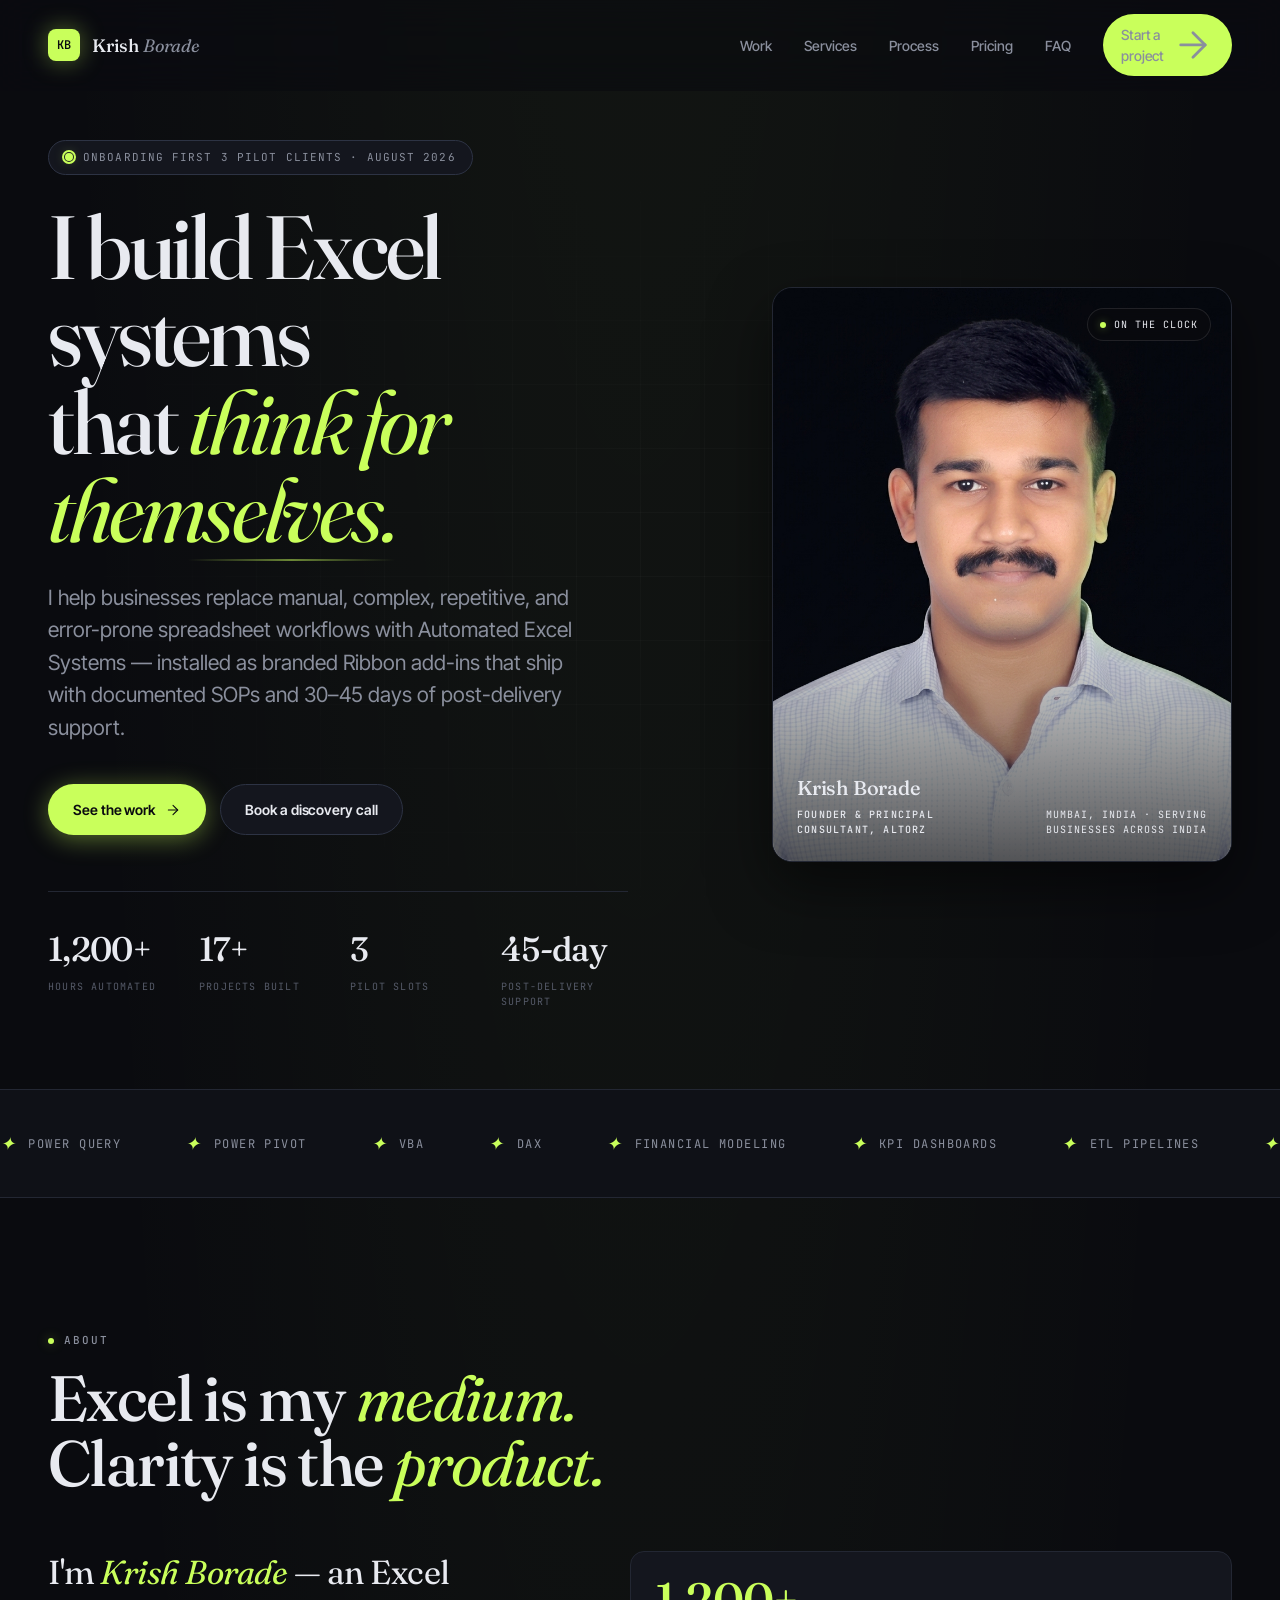
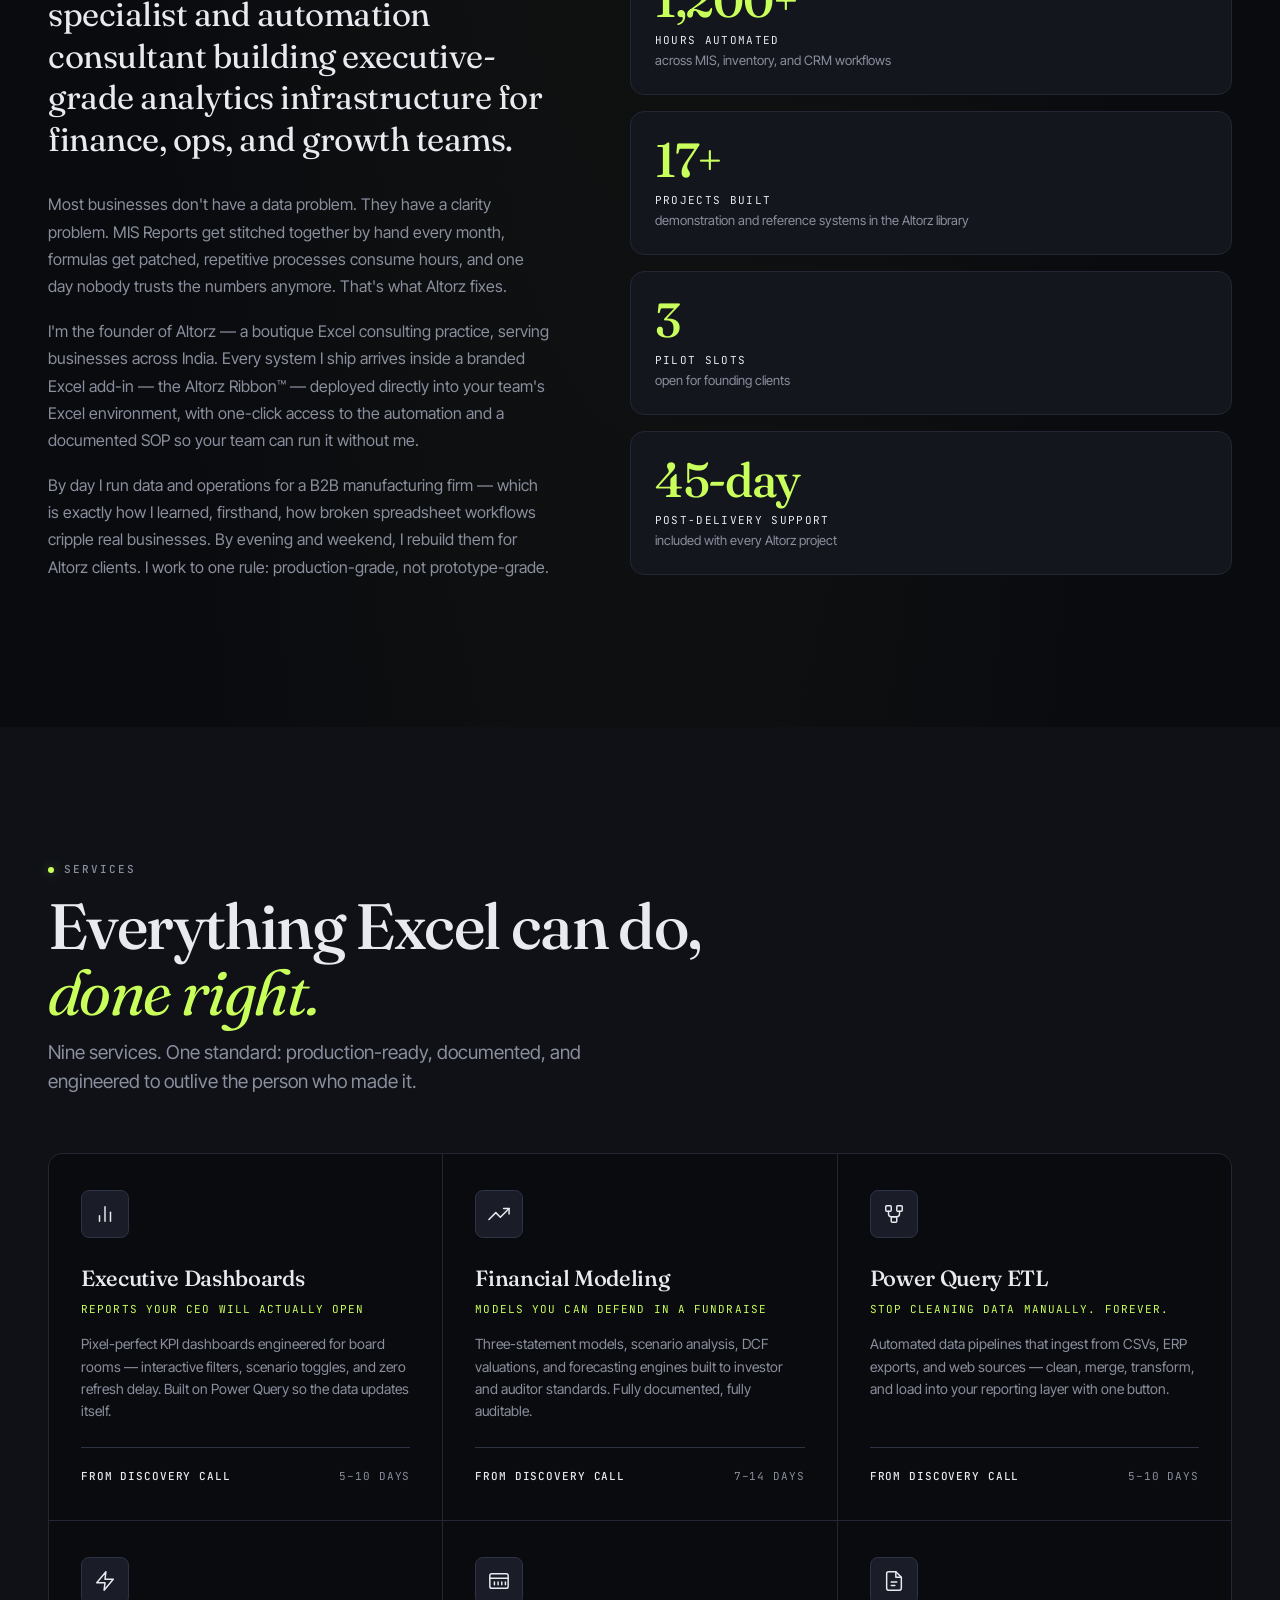
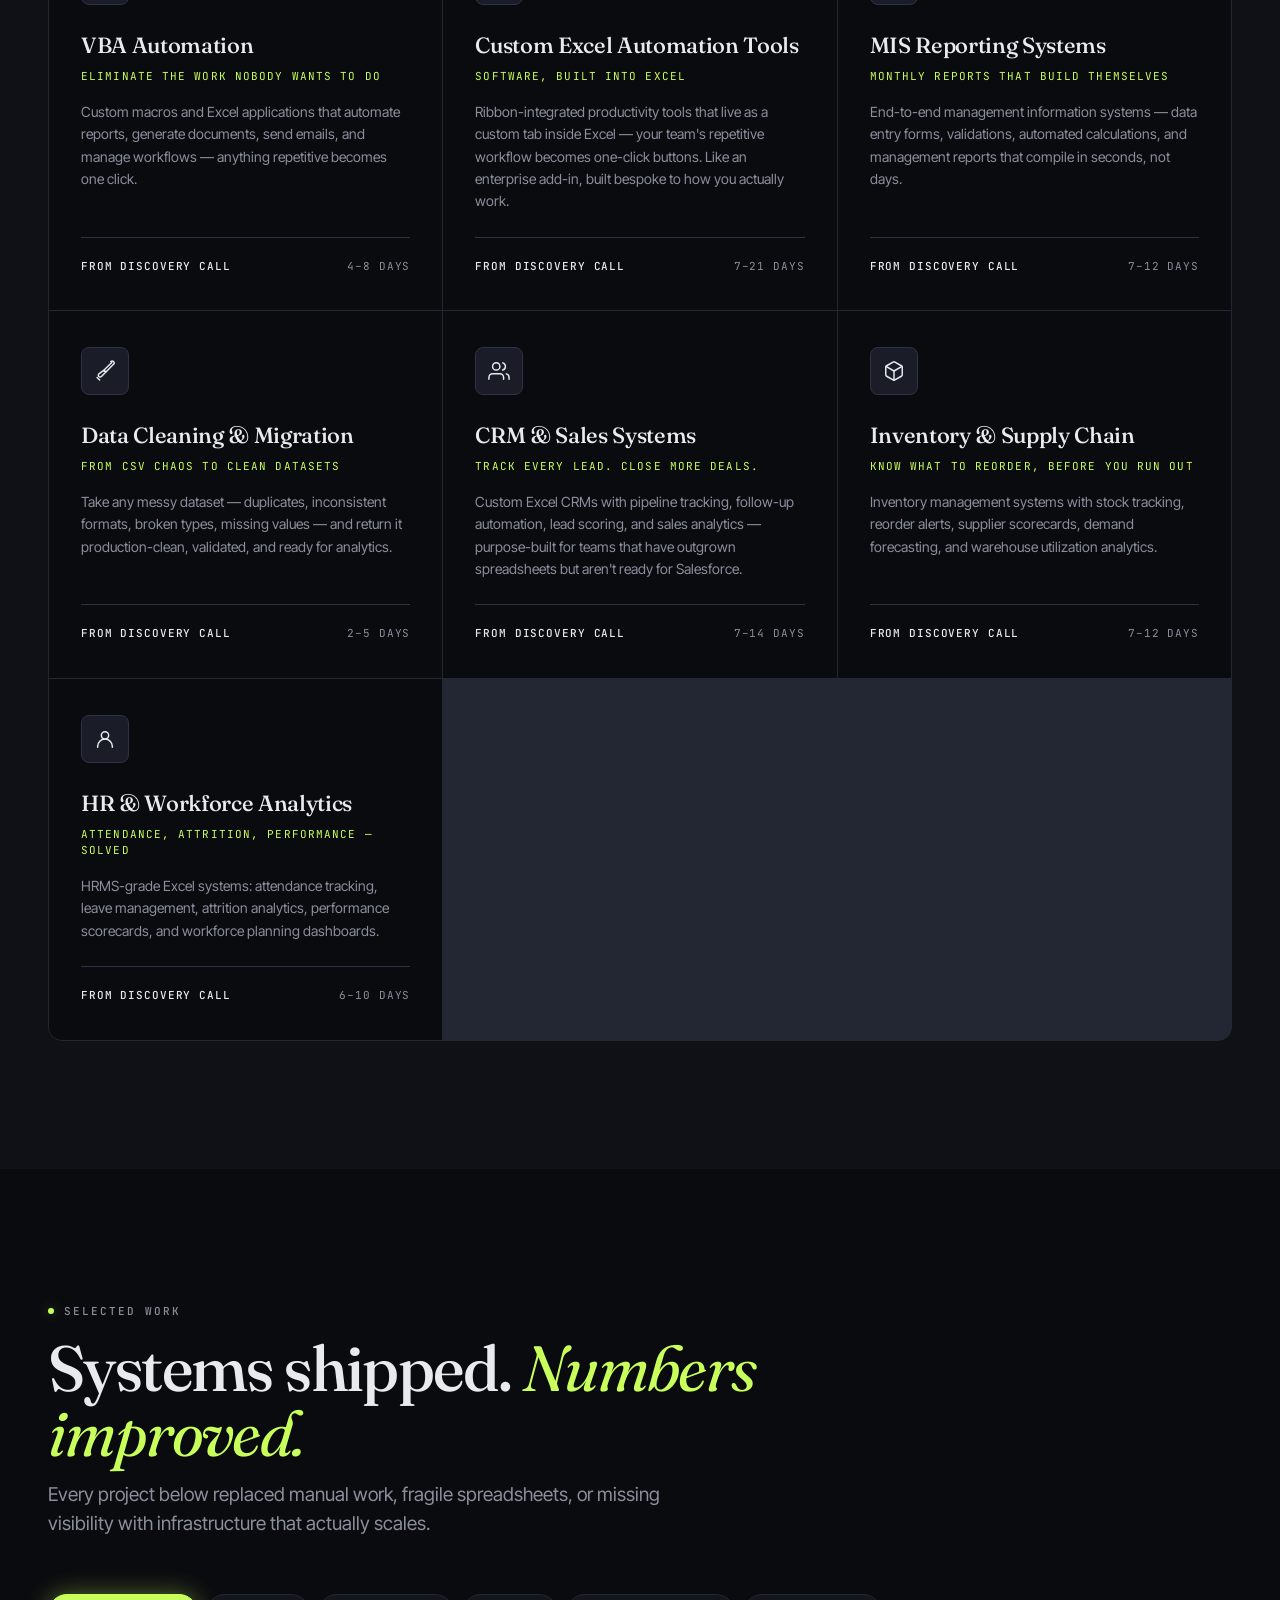
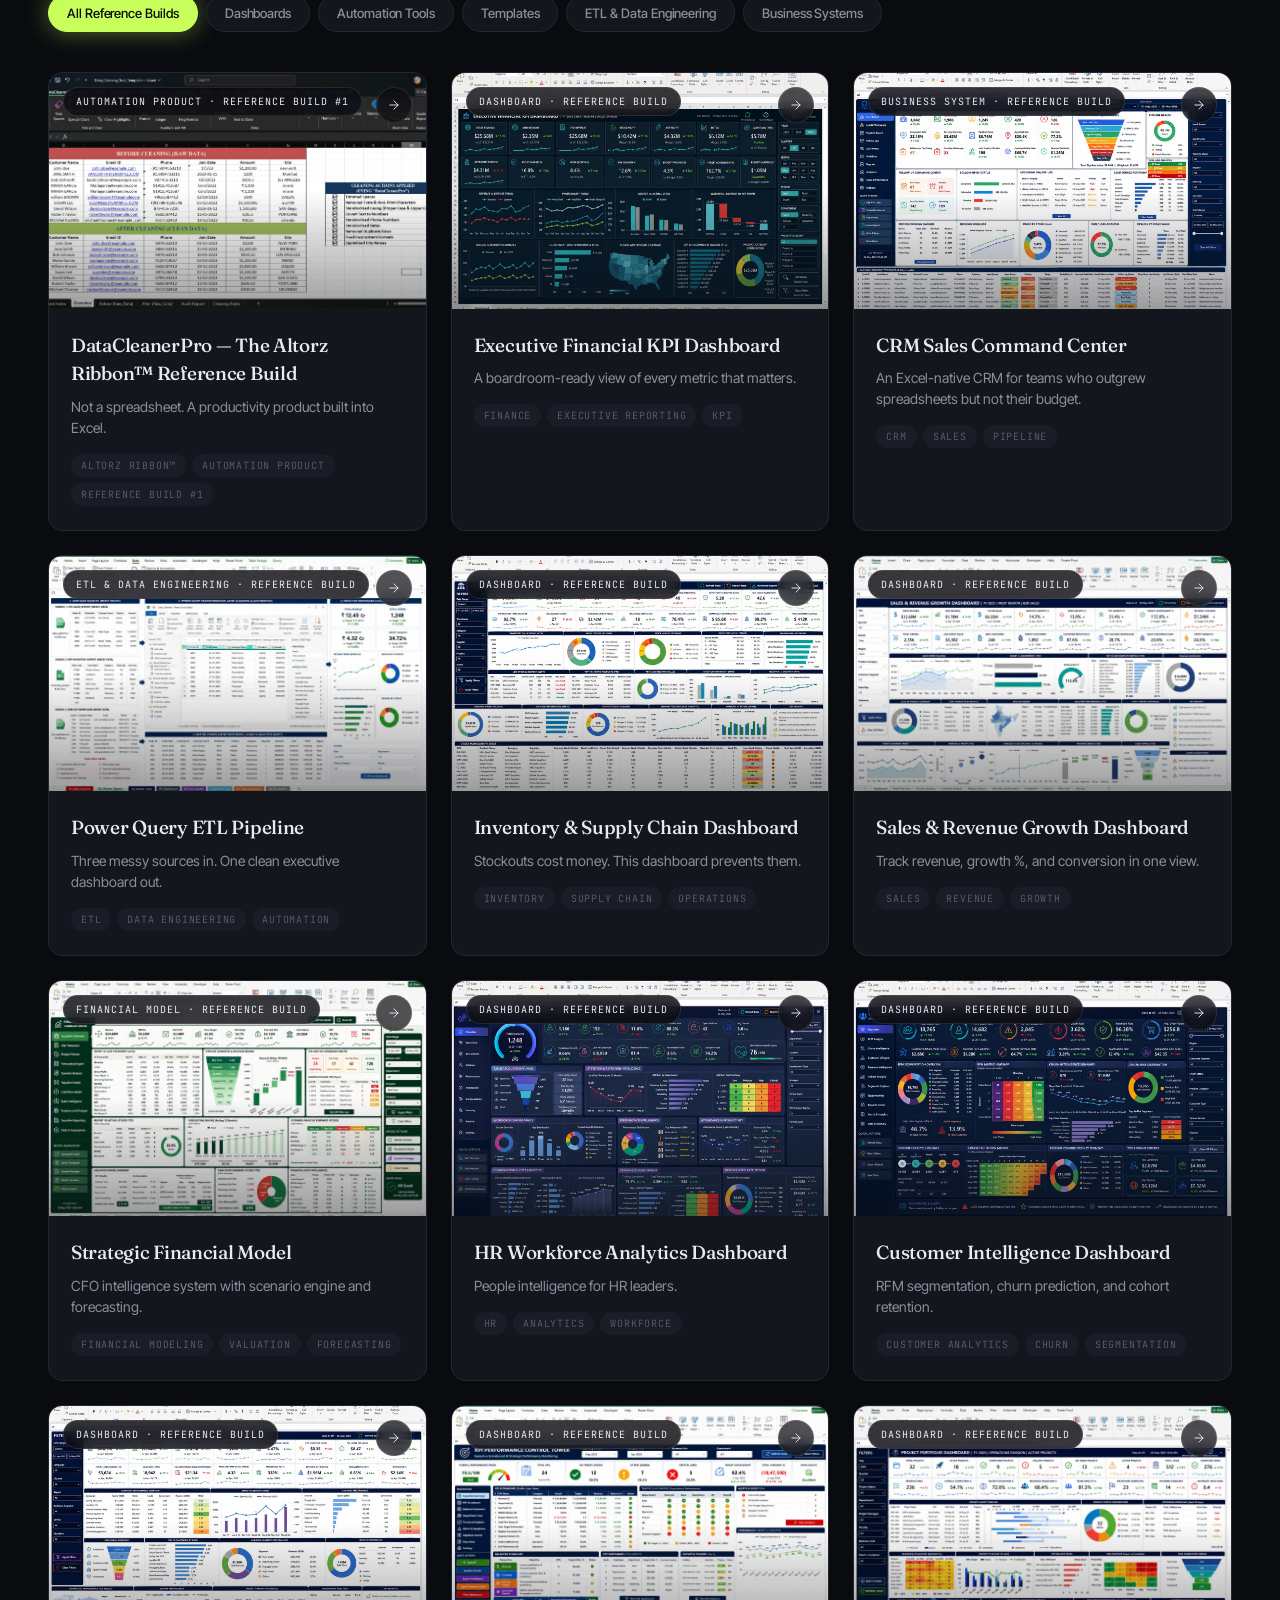
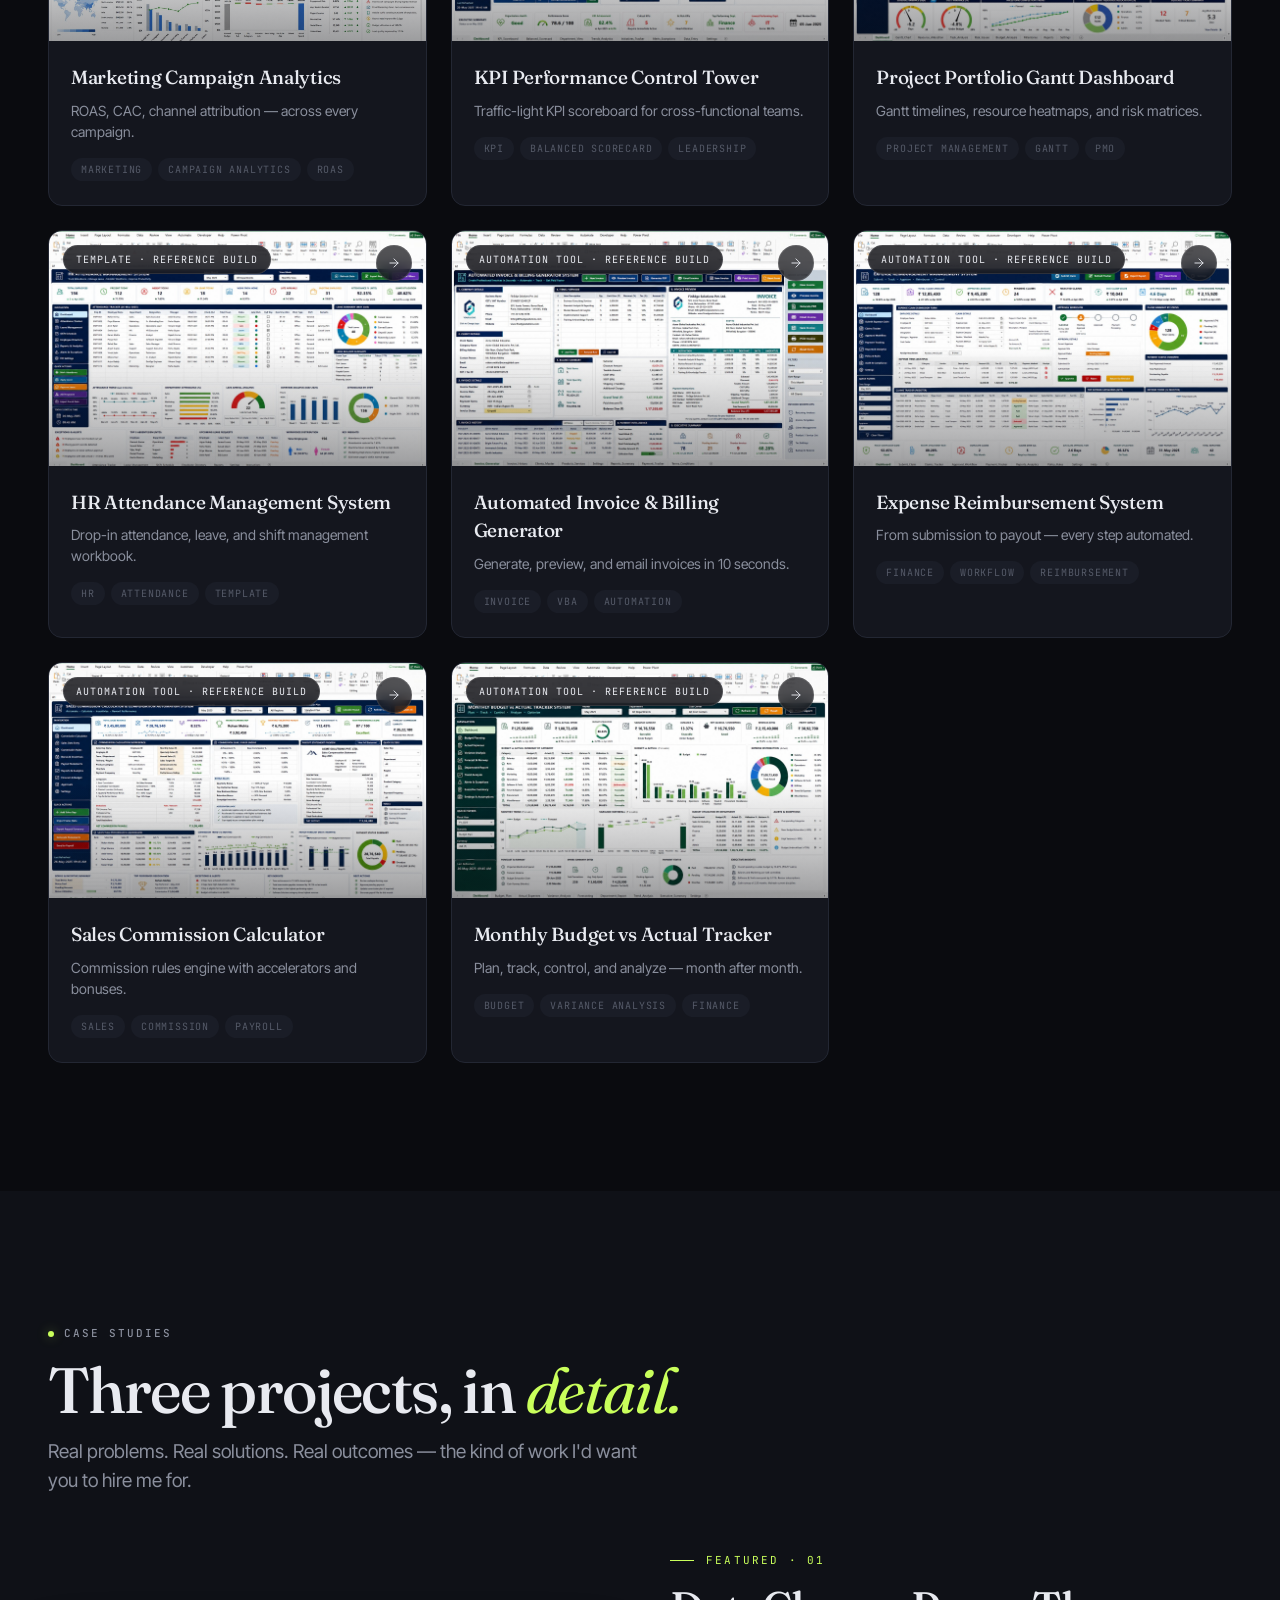
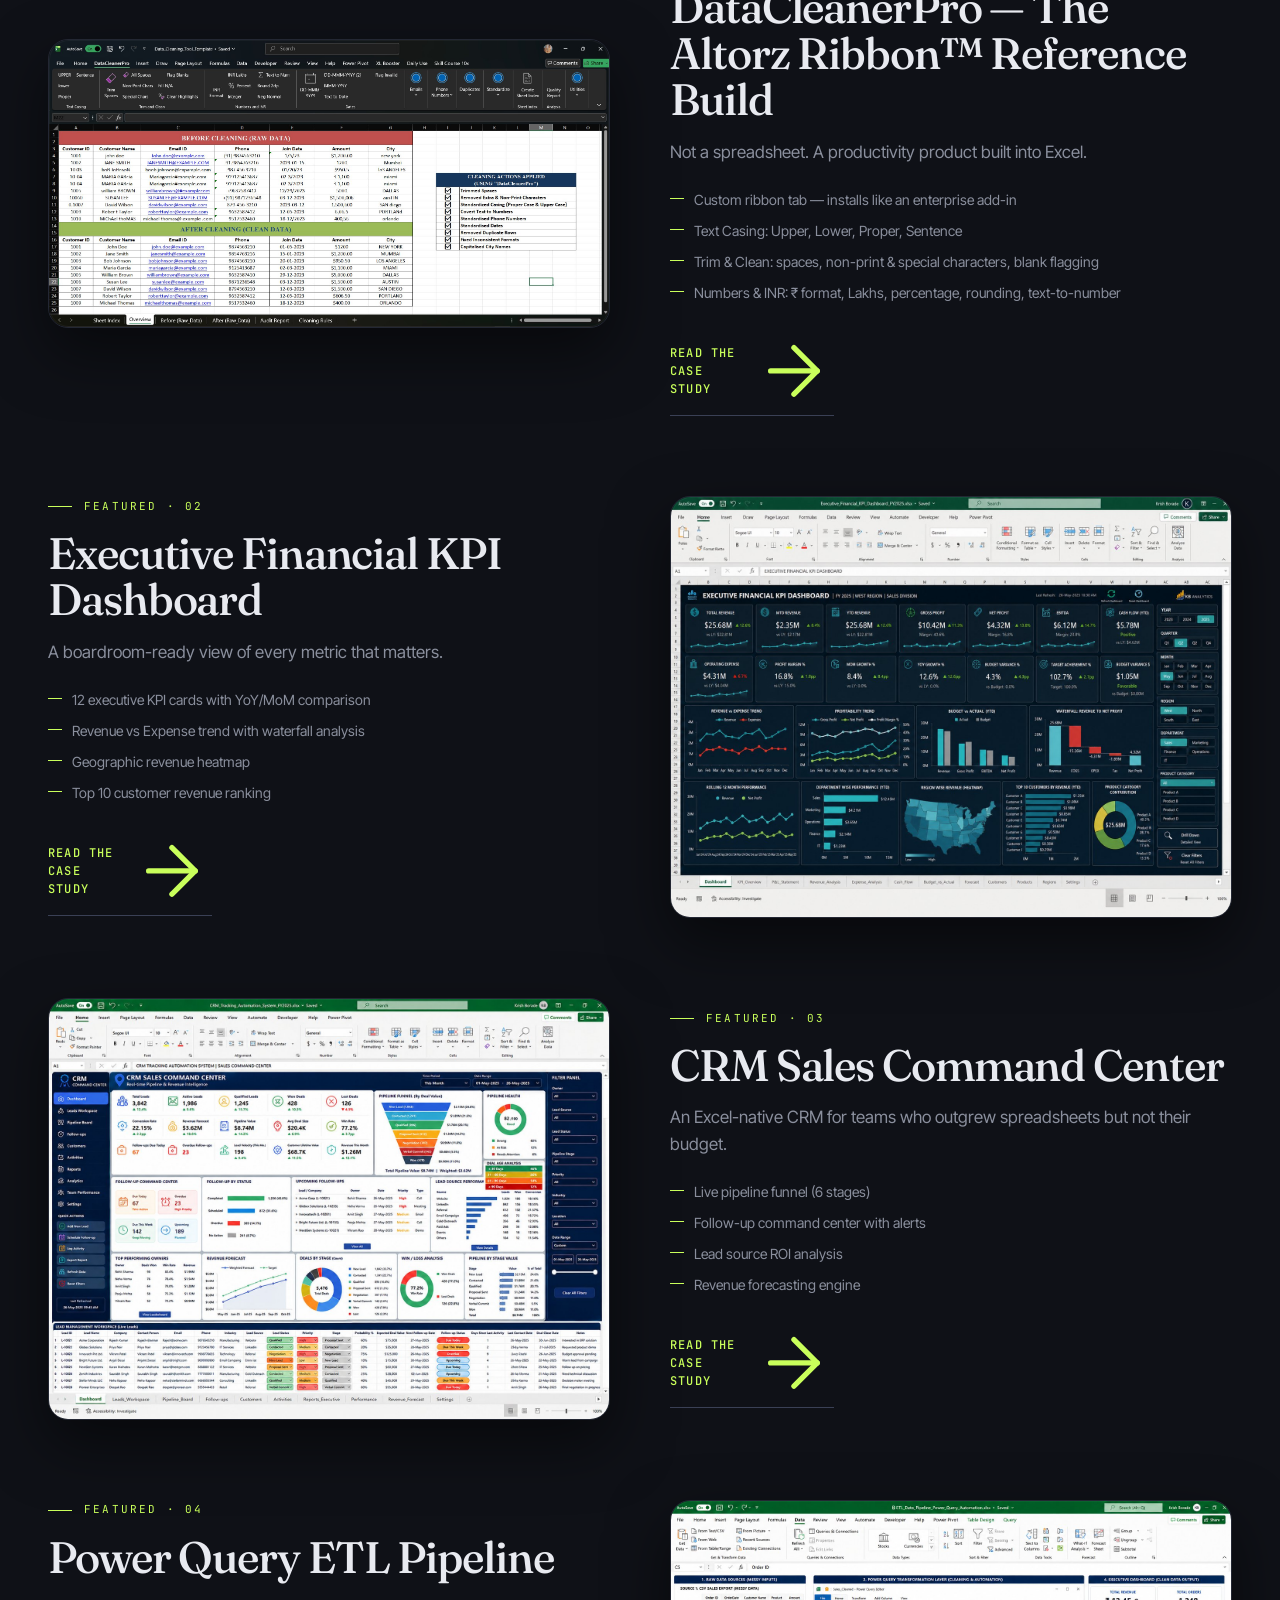
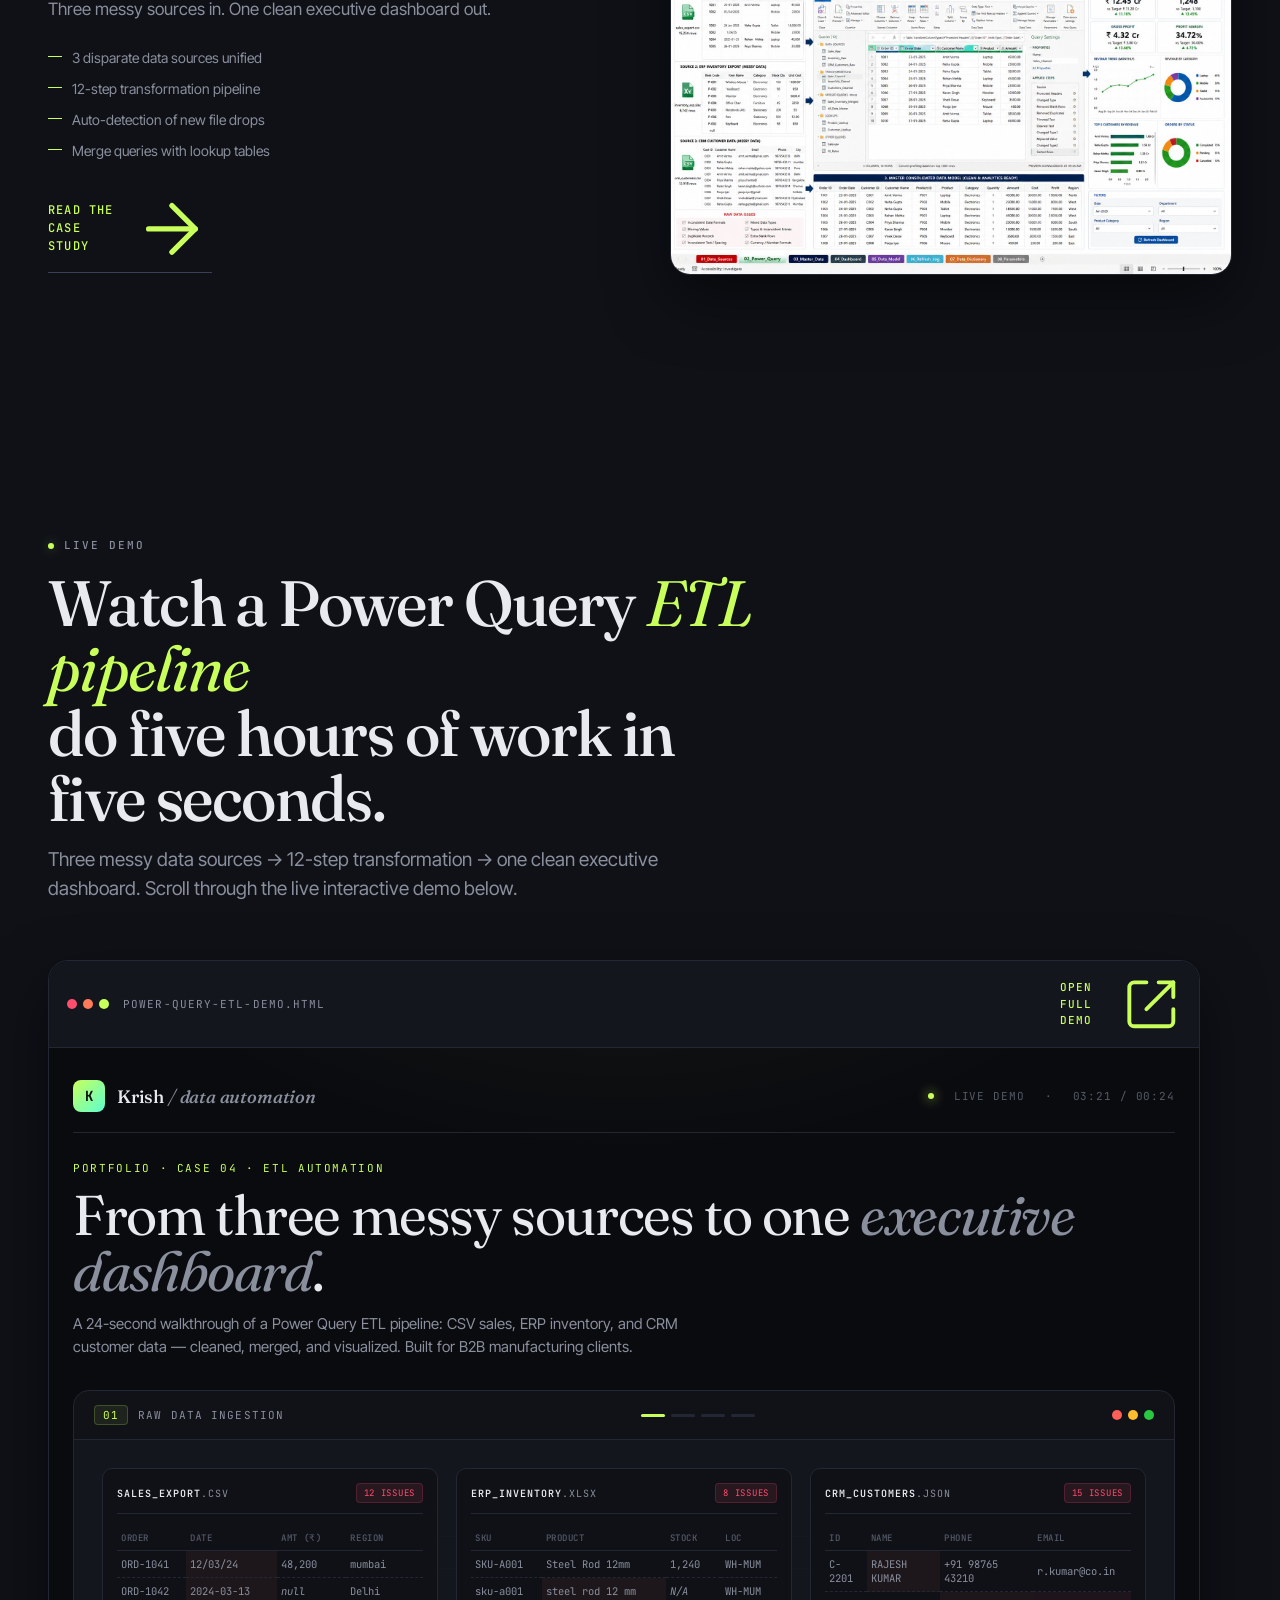
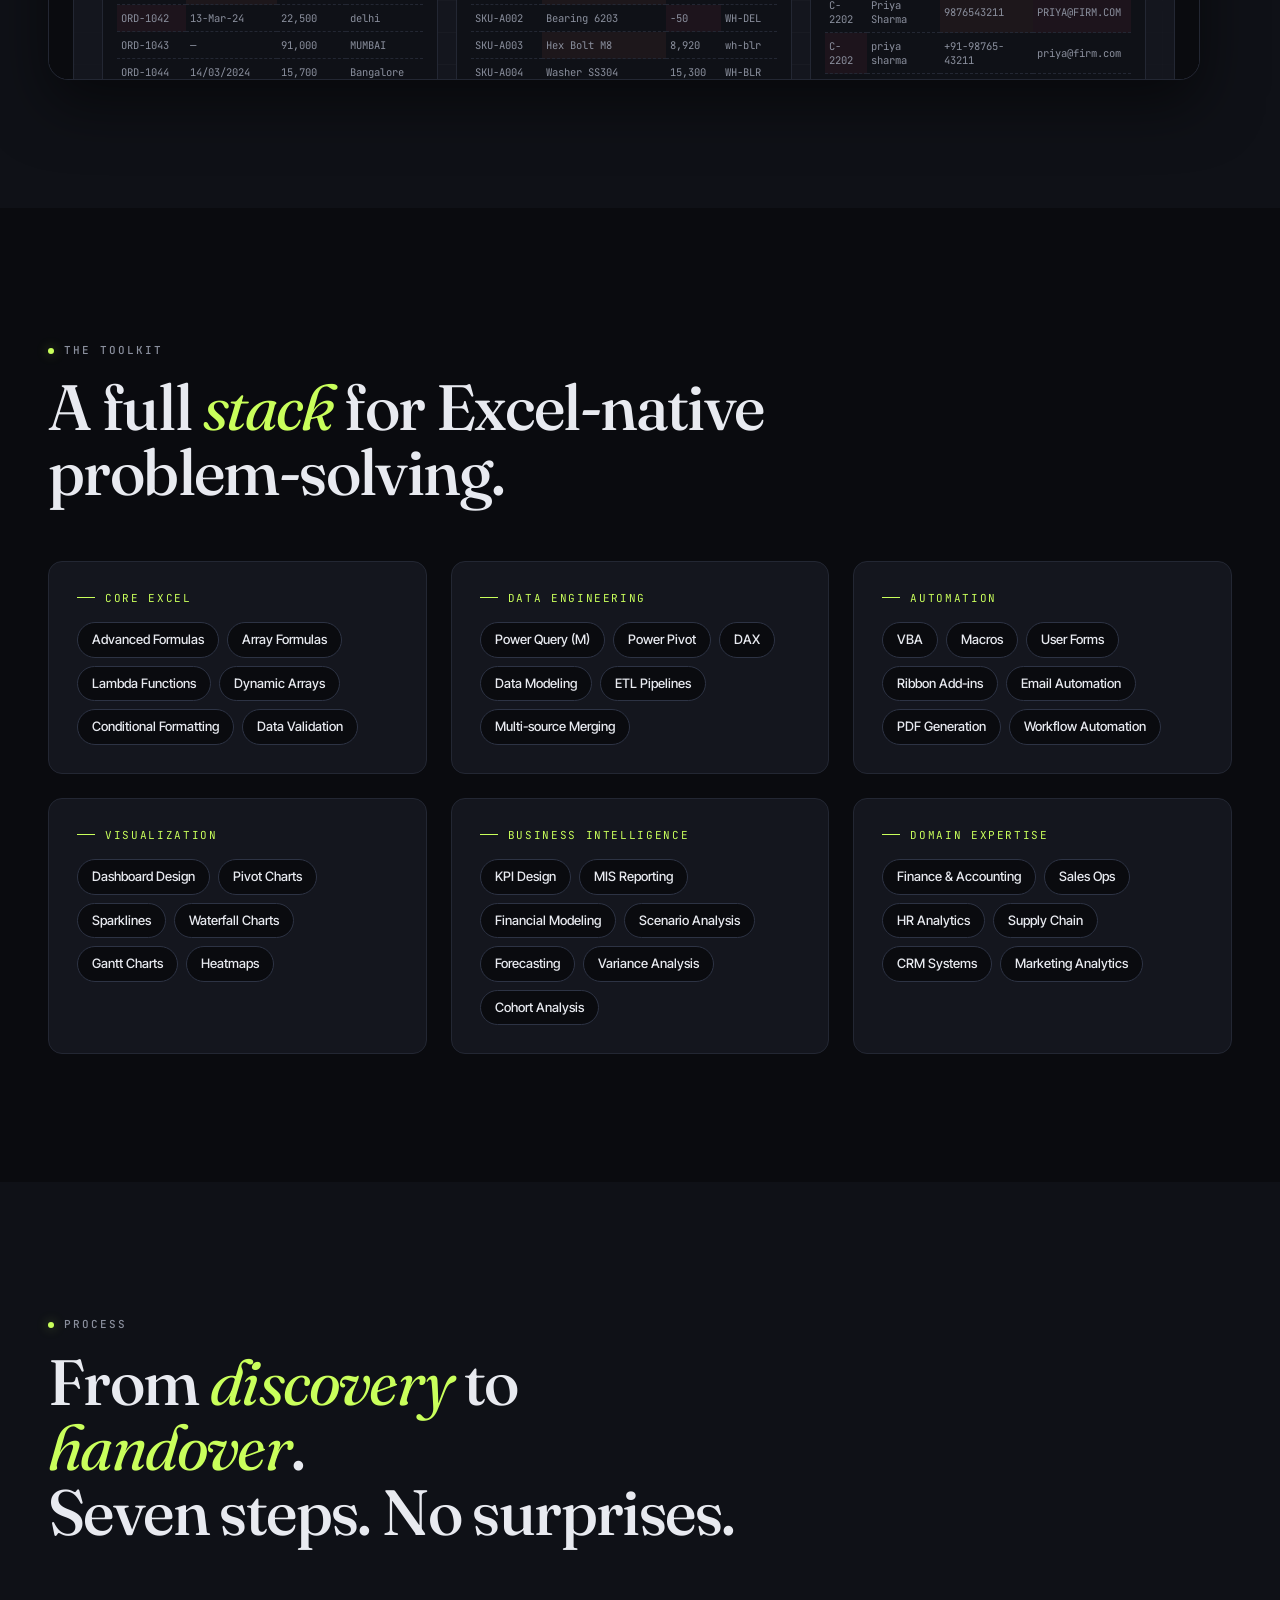
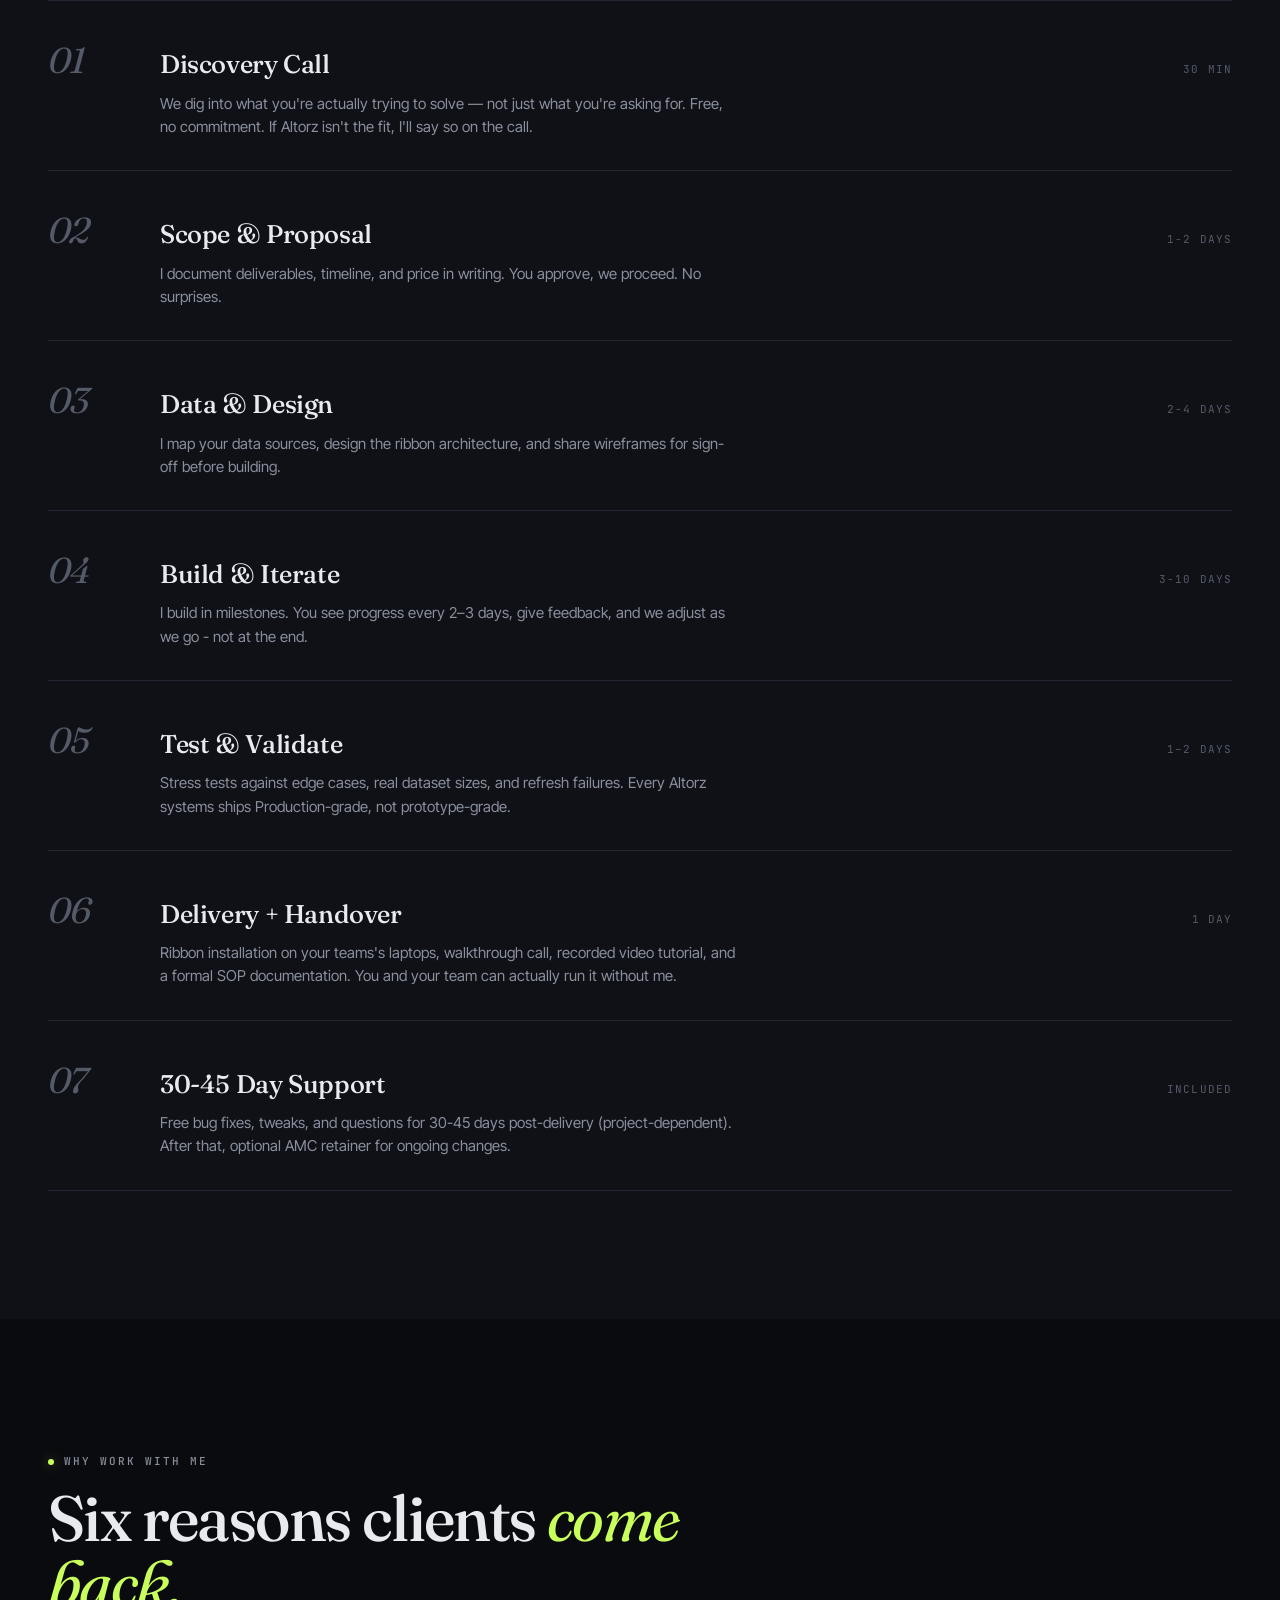
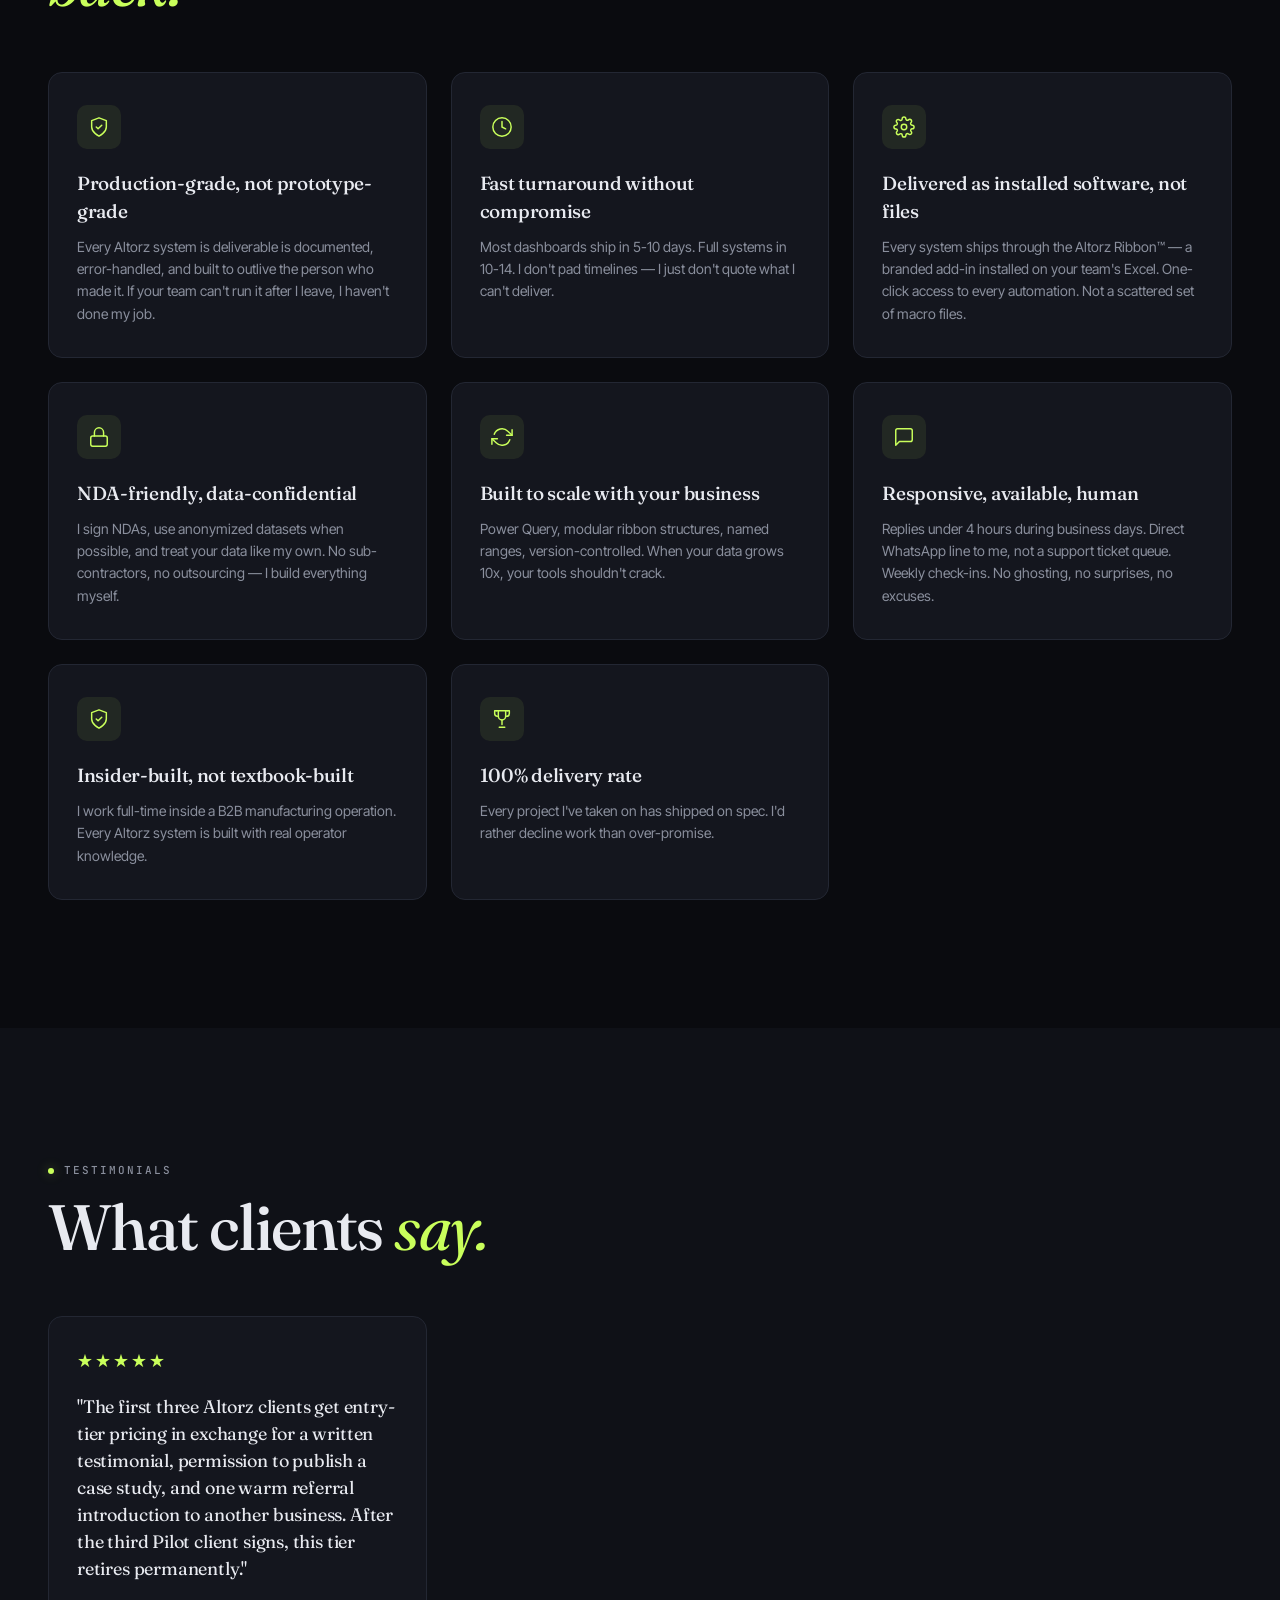
==== commit a1686de4: "Content migration: index.html — Altorz meta tags, OG tags, Twitter card" ====
--- a/index.html
+++ b/index.html
@@ -1,73 +1,122 @@
 <!DOCTYPE html>
 <html lang="en">
 <head>
-<meta charset="UTF-8">
-<meta name="viewport" content="width=device-width, initial-scale=1.0">
-<meta name="description" content="Altorz — Automated Excel systems for businesses across India. MIS. Dashboards. Data Automation. and Custom Excel Business Systems, delivered through the Altorz Ribbon™ methodology by founder Krish Borade.">
-<meta name="keywords" content="Altorz, Excel Consultant India, Excel Automation, MIS Automation, Excel Dashboards, Automated Excel Systems, Excel Business Systems, Data Automation, VBA, Power Query, Excel Consultant Mumbai, Altorz Ribbon, Krish Borade">
-<!-- Open Graph -->
-<meta property="og:type" content="website">
-<meta property="og:title" content="Altorz — Automated Excel Systems for Businesses">
-<meta property="og:description" content="I rebuild the spreadsheets your business actually runs on. Boutique Excel consulting for businesses across India. The Altorz Ribbon™ — Krish Borade, Founder.">
-<meta property="og:image" content="assets/images/altorz-og-image.png">
-<meta property="og:url" content="https://altorz.com">
-<meta property="og:site_name" content="Altorz">
-<!-- Twitter Card -->
-<meta name="twitter:card" content="summary_large_image">
-<meta name="twitter:title" content="Altorz — Automated Excel Systems for Businesses">
-<meta name="twitter:description" content="I rebuild the spreadsheets your business actually runs on. Boutique Excel consulting for businesses across India.">
-<meta name="twitter:image" content="assets/images/altorz-og-image.png">
-<title>Altorz — Automated Excel Systems for Manufacturers · Krish Borade, Founder</title>
-<!-- Preconnect -->
-<link rel="preconnect" href="https://fonts.googleapis.com">
-<link rel="preconnect" href="https://fonts.gstatic.com" crossorigin>
-<!-- Fonts: Fraunces (display), Inter Tight (body), JetBrains Mono (mono) -->
-<link href="https://fonts.googleapis.com/css2?family=Fraunces:opsz,wght@9..144,400;9..144,500;9..144,600&family=JetBrains+Mono:wght@400;500;600&family=Inter+Tight:wght@400;500;600;700&display=swap" rel="stylesheet">
-<!-- Styles -->
-<link rel="stylesheet" href="css/main.css">
-<!-- Favicon -->
-<link rel="icon" href="data:image/svg+xml,%3Csvg xmlns='http://www.w3.org/2000/svg' viewBox='0 0 32 32'%3E%3Crect width='32' height='32' rx='8' fill='%23c9ff5b'/%3E%3Ctext x='16' y='22' text-anchor='middle' font-family='monospace' font-weight='600' font-size='14' fill='%230a0b0f'%3EKB%3C/text%3E%3C/svg%3E">
+  <meta charset="UTF-8">
+  <meta name="viewport" content="width=device-width, initial-scale=1.0">
+
+  <!-- Primary SEO -->
+  <meta
+    name="description"
+    content="Altorz — Automated Excel systems for businesses across India. MIS, dashboards, data automation, and custom Excel business systems, delivered through the Altorz Ribbon™ methodology by founder Krish Borade."
+  >
+  <meta
+    name="keywords"
+    content="Altorz, Excel consultant India, Excel automation, MIS automation, Excel dashboards, automated Excel systems, Excel business systems, data automation, VBA, Power Query, Excel consultant Mumbai, Altorz Ribbon, Krish Borade"
+  >
+  <meta name="author" content="Krish Borade">
+
+  <!-- Open Graph -->
+  <meta property="og:type" content="website">
+  <meta property="og:title" content="Altorz — Automated Excel Systems for Businesses">
+  <meta
+    property="og:description"
+    content="I rebuild the spreadsheets your business actually runs on. Automated Excel systems, MIS, dashboards, data automation, and custom Excel business systems for businesses across India. The Altorz Ribbon™ — Krish Borade, Founder."
+  >
+  <meta property="og:image" content="assets/images/altorz-og-image.png">
+  <meta property="og:url" content="https://altorz.com">
+  <meta property="og:site_name" content="Altorz">
+
+  <!-- Twitter Card -->
+  <meta name="twitter:card" content="summary_large_image">
+  <meta name="twitter:title" content="Altorz — Automated Excel Systems for Businesses">
+  <meta
+    name="twitter:description"
+    content="I rebuild the spreadsheets your business actually runs on. Automated Excel systems, MIS, dashboards, data automation, and custom Excel business systems for businesses across India."
+  >
+  <meta name="twitter:image" content="assets/images/altorz-og-image.png">
+
+  <!-- Page Title -->
+  <title>Altorz — Automated Excel Systems for Businesses · Krish Borade, Founder</title>
+
+  <!-- Preconnect -->
+  <link rel="preconnect" href="https://fonts.googleapis.com">
+  <link rel="preconnect" href="https://fonts.gstatic.com" crossorigin>
+
+  <!-- Fonts: Fraunces (display), Inter Tight (body), JetBrains Mono (mono) -->
+  <link
+    href="https://fonts.googleapis.com/css2?family=Fraunces:opsz,wght@9..144,400;9..144,500;9..144,600&family=JetBrains+Mono:wght@400;500;600&family=Inter+Tight:wght@400;500;600;700&display=swap"
+    rel="stylesheet"
+  >
+
+  <!-- Styles -->
+  <link rel="stylesheet" href="css/main.css">
+
+  <!-- Favicon -->
+  <link
+    rel="icon"
+    href="data:image/svg+xml,%3Csvg xmlns='http://www.w3.org/2000/svg' viewBox='0 0 32 32'%3E%3Crect width='32' height='32' rx='8' fill='%23c9ff5b'/%3E%3Ctext x='16' y='22' text-anchor='middle' font-family='monospace' font-weight='600' font-size='14' fill='%230a0b0f'%3EKB%3C/text%3E%3C/svg%3E"
+  >
 </head>
+
 <body>
-<!-- ============ NAVIGATION ============ -->
-<nav class="nav" id="nav"></nav>
-<!-- ============ HERO ============ -->
-<header class="hero" id="home">
-  <div id="hero"></div>
-</header>
-<!-- ============ TRUST STRIP ============ -->
-<section class="trust-strip" id="trustStrip"></section>
-<!-- ============ ABOUT ============ -->
-<section class="section" id="about"></section>
-<!-- ============ CAPABILITIES ============ -->
-<section class="section" id="services" style="background:var(--bg-2);"></section>
-<!-- ============ PORTFOLIO ============ -->
-<section class="section" id="work"></section>
-<!-- ============ FEATURED CASE STUDIES ============ -->
-<section class="section" id="featured" style="background:var(--bg-2);"></section>
-<!-- ============ ETL LIVE DEMO ============ -->
-<section class="section etl-section" id="etlDemo"></section>
-<!-- ============ SKILLS ============ -->
-<section class="section" id="skills"></section>
-<!-- ============ PROCESS ============ -->
-<section class="section" id="process" style="background:var(--bg-2);"></section>
-<!-- ============ WHY ME ============ -->
-<section class="section" id="whyMe"></section>
-<!-- ============ TESTIMONIALS ============ -->
-<section class="section" id="testimonials" style="background:var(--bg-2);"></section>
-<!-- ============ PRICING ============ -->
-<section class="section" id="pricing"></section>
-<!-- ============ FAQ ============ -->
-<section class="section" id="faq" style="background:var(--bg-2);"></section>
-<!-- ============ CONTACT ============ -->
-<section class="section contact-section" id="contact"></section>
-<!-- ============ FOOTER ============ -->
-<footer class="footer" id="footer"></footer>
-<!-- ============ MODAL ============ -->
-<div class="modal-overlay" id="modalOverlay">
-  <div class="modal" id="modalContent"></div>
-</div>
-<!-- ============ APP ============ -->
-<script src="js/main.js"></script>
+
+  <!-- ============ NAVIGATION ============ -->
+  <nav class="nav" id="nav"></nav>
+
+  <!-- ============ HERO ============ -->
+  <header class="hero" id="home">
+    <div id="hero"></div>
+  </header>
+
+  <!-- ============ TRUST STRIP ============ -->
+  <section class="trust-strip" id="trustStrip"></section>
+
+  <!-- ============ ABOUT ============ -->
+  <section class="section" id="about"></section>
+
+  <!-- ============ CAPABILITIES ============ -->
+  <section class="section" id="services" style="background: var(--bg-2);"></section>
+
+  <!-- ============ PORTFOLIO ============ -->
+  <section class="section" id="work"></section>
+
+  <!-- ============ FEATURED CASE STUDIES ============ -->
+  <section class="section" id="featured" style="background: var(--bg-2);"></section>
+
+  <!-- ============ ETL LIVE DEMO ============ -->
+  <section class="section etl-section" id="etlDemo"></section>
+
+  <!-- ============ SKILLS ============ -->
+  <section class="section" id="skills"></section>
+
+  <!-- ============ PROCESS ============ -->
+  <section class="section" id="process" style="background: var(--bg-2);"></section>
+
+  <!-- ============ WHY ME ============ -->
+  <section class="section" id="whyMe"></section>
+
+  <!-- ============ TESTIMONIALS ============ -->
+  <section class="section" id="testimonials" style="background: var(--bg-2);"></section>
+
+  <!-- ============ PRICING ============ -->
+  <section class="section" id="pricing"></section>
+
+  <!-- ============ FAQ ============ -->
+  <section class="section" id="faq" style="background: var(--bg-2);"></section>
+
+  <!-- ============ CONTACT ============ -->
+  <section class="section contact-section" id="contact"></section>
+
+  <!-- ============ FOOTER ============ -->
+  <footer class="footer" id="footer"></footer>
+
+  <!-- ============ MODAL ============ -->
+  <div class="modal-overlay" id="modalOverlay">
+    <div class="modal" id="modalContent"></div>
+  </div>
+
+  <!-- ============ APP ============ -->
+  <script src="js/main.js"></script>
+
 </body>
 </html>
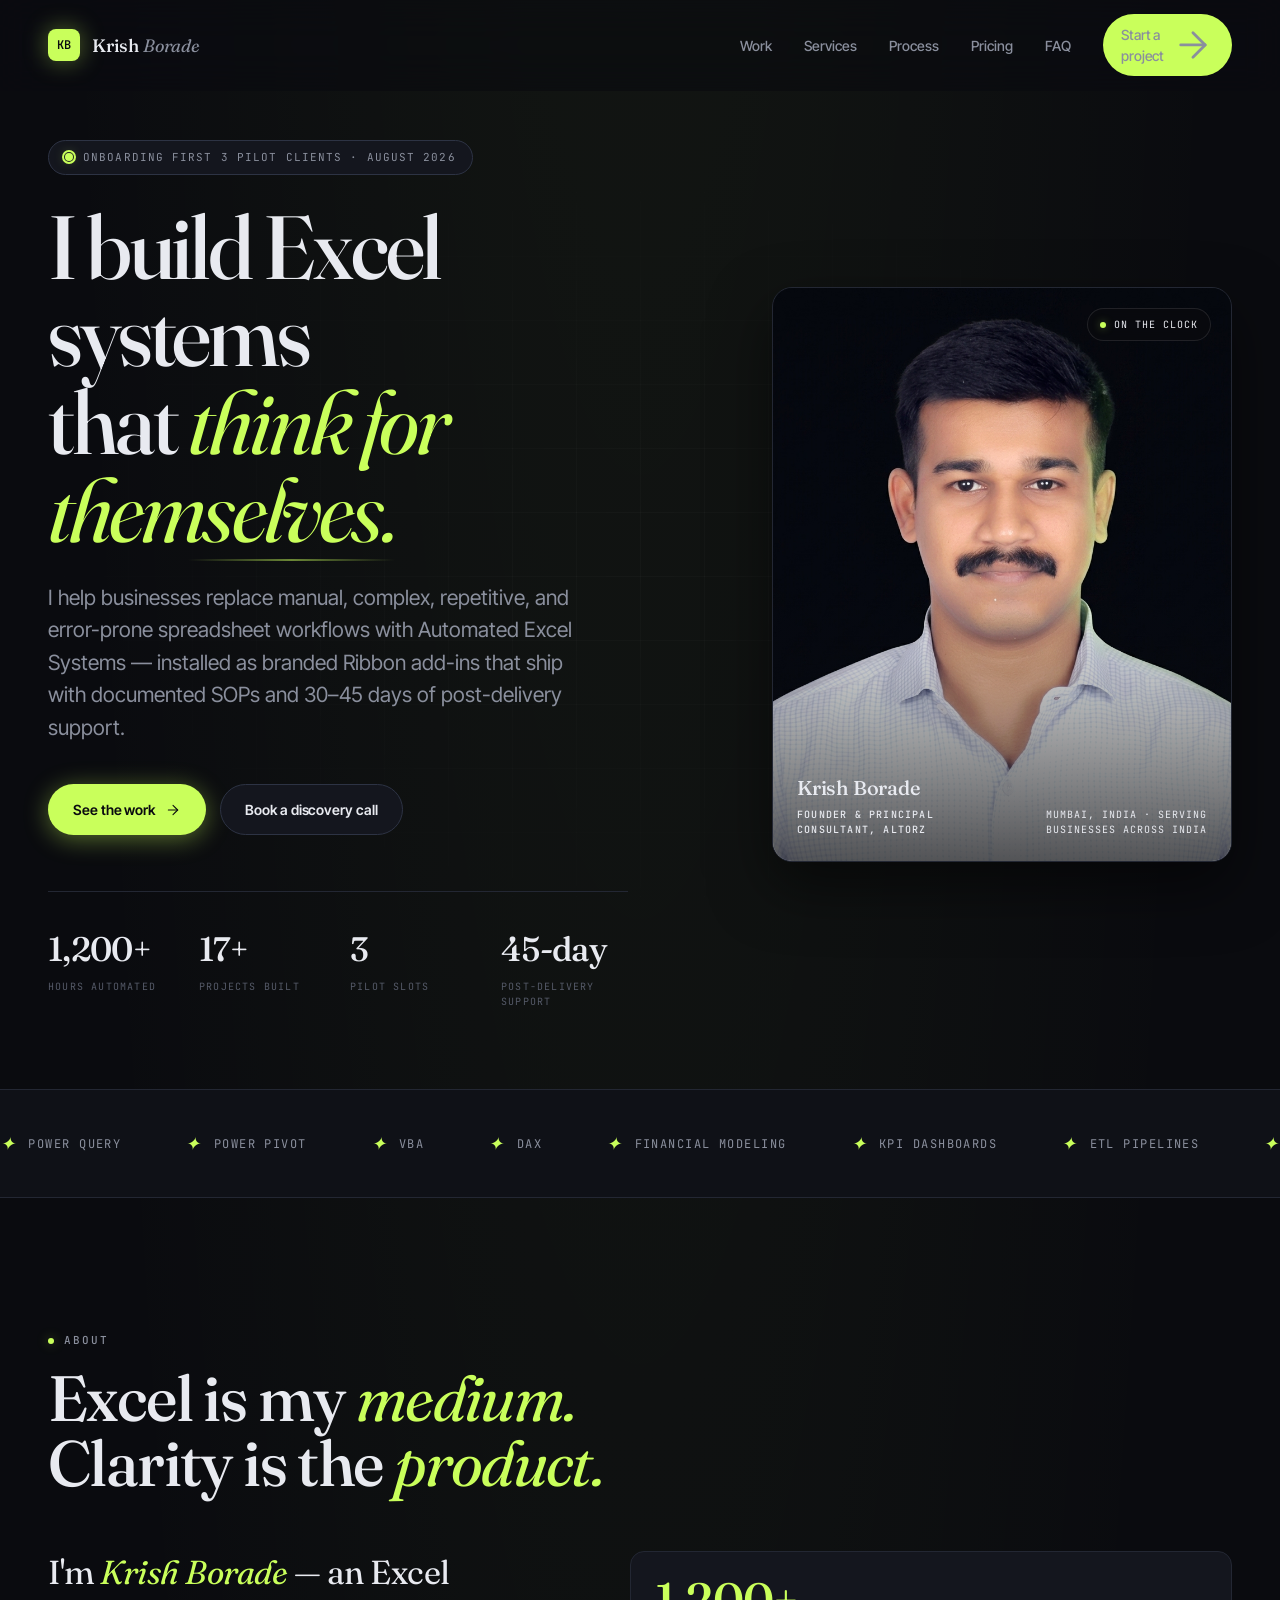
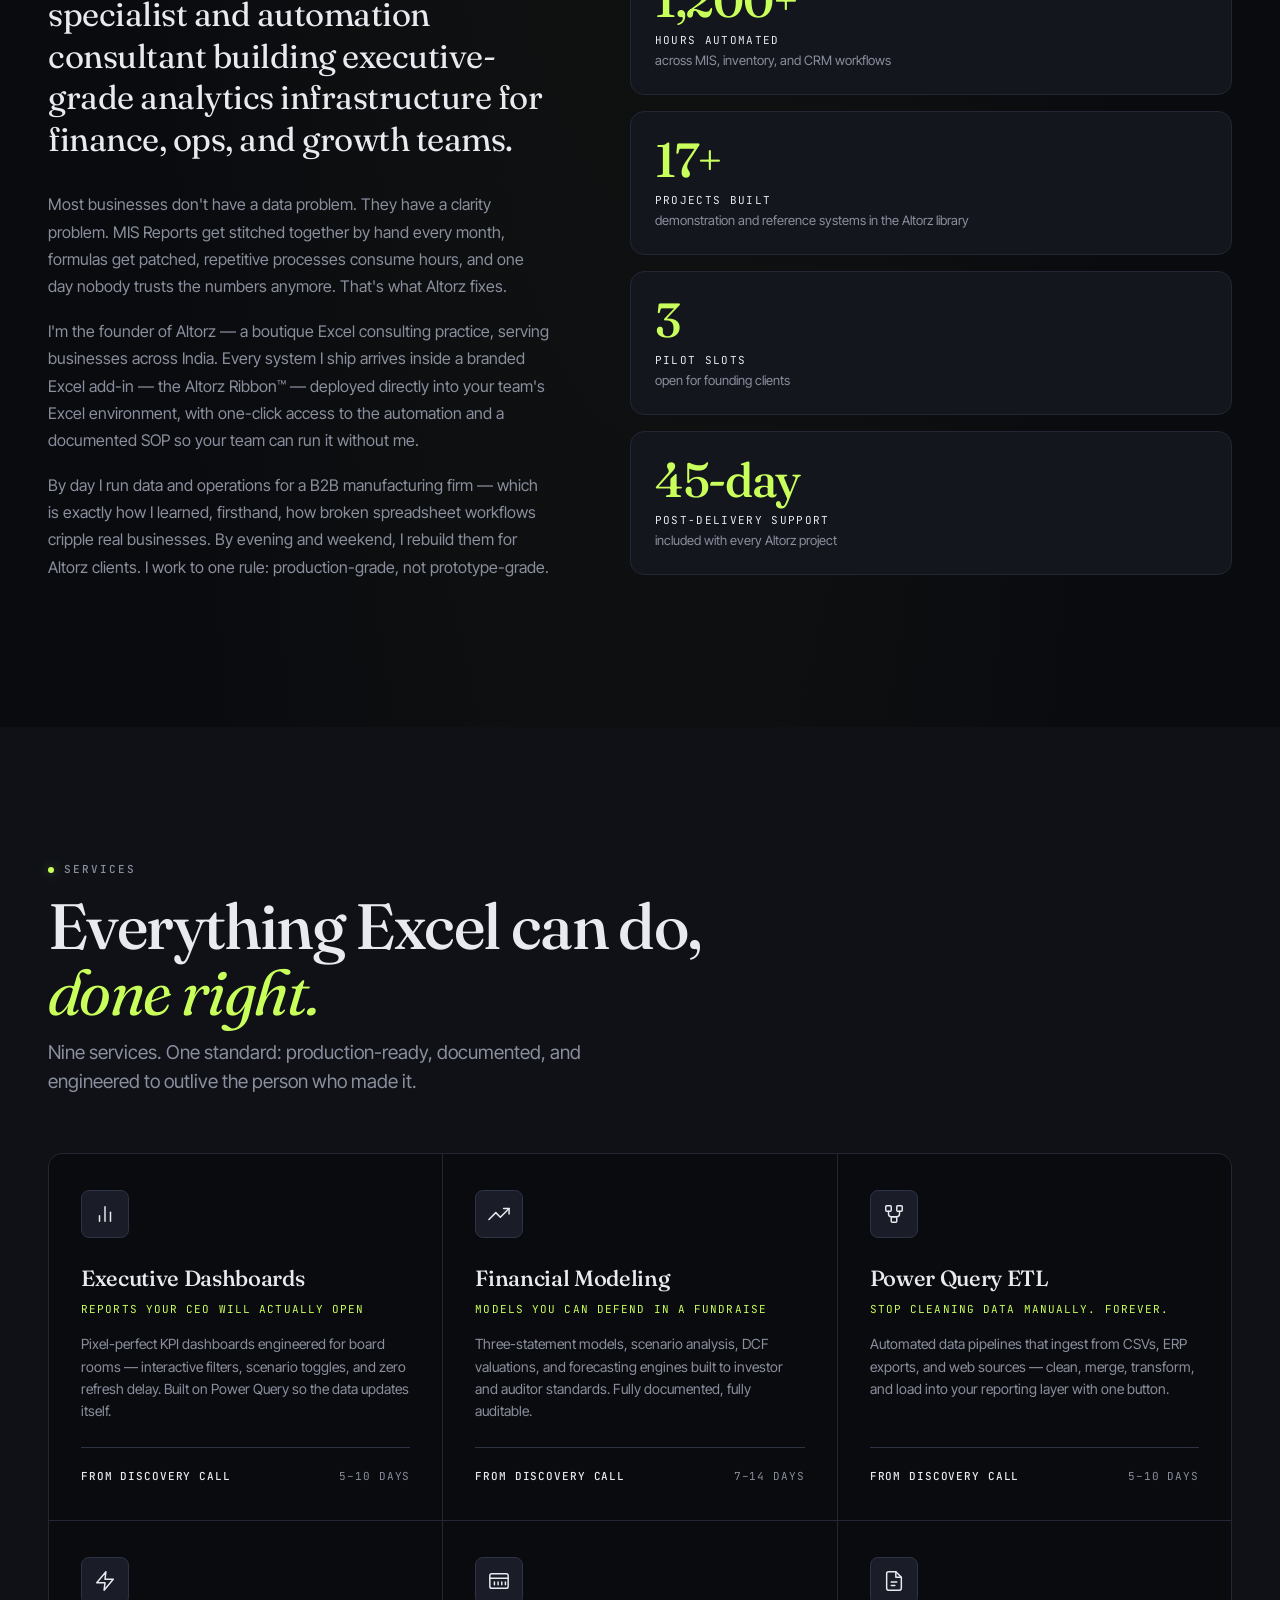
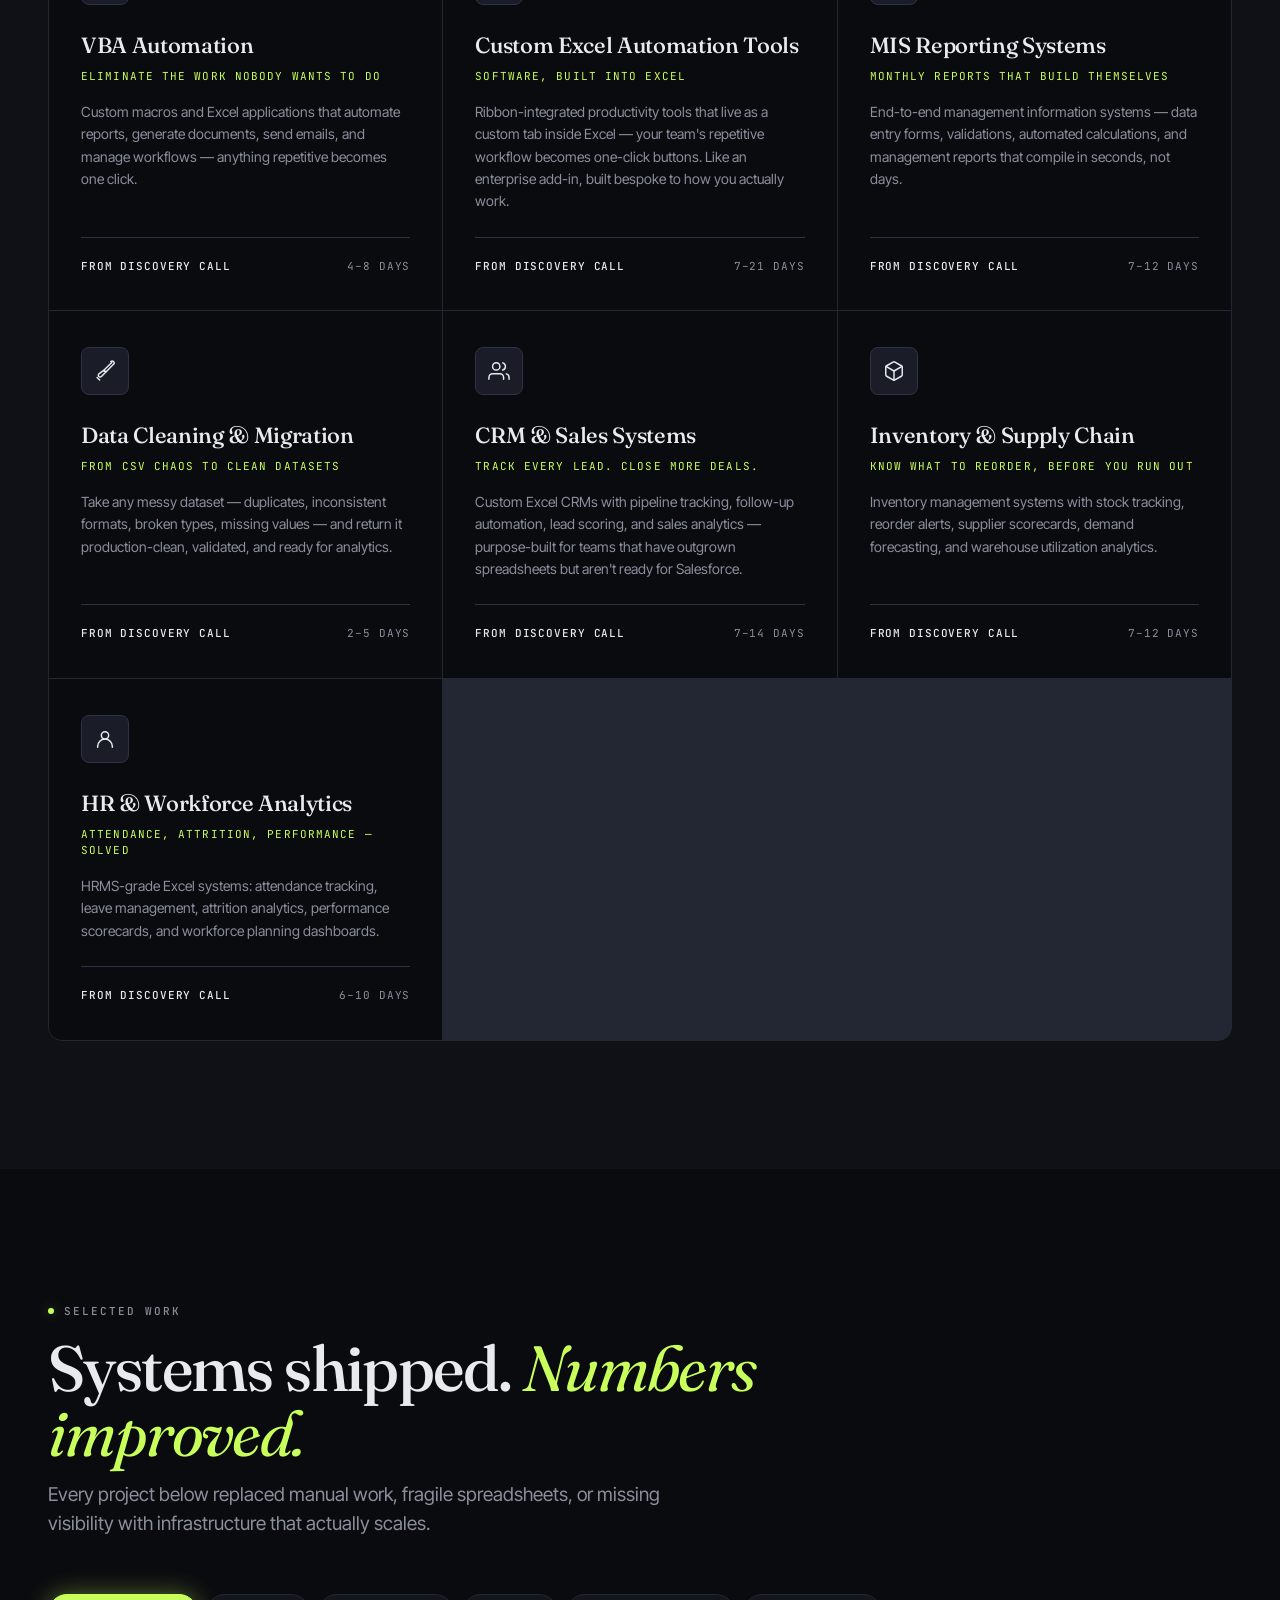
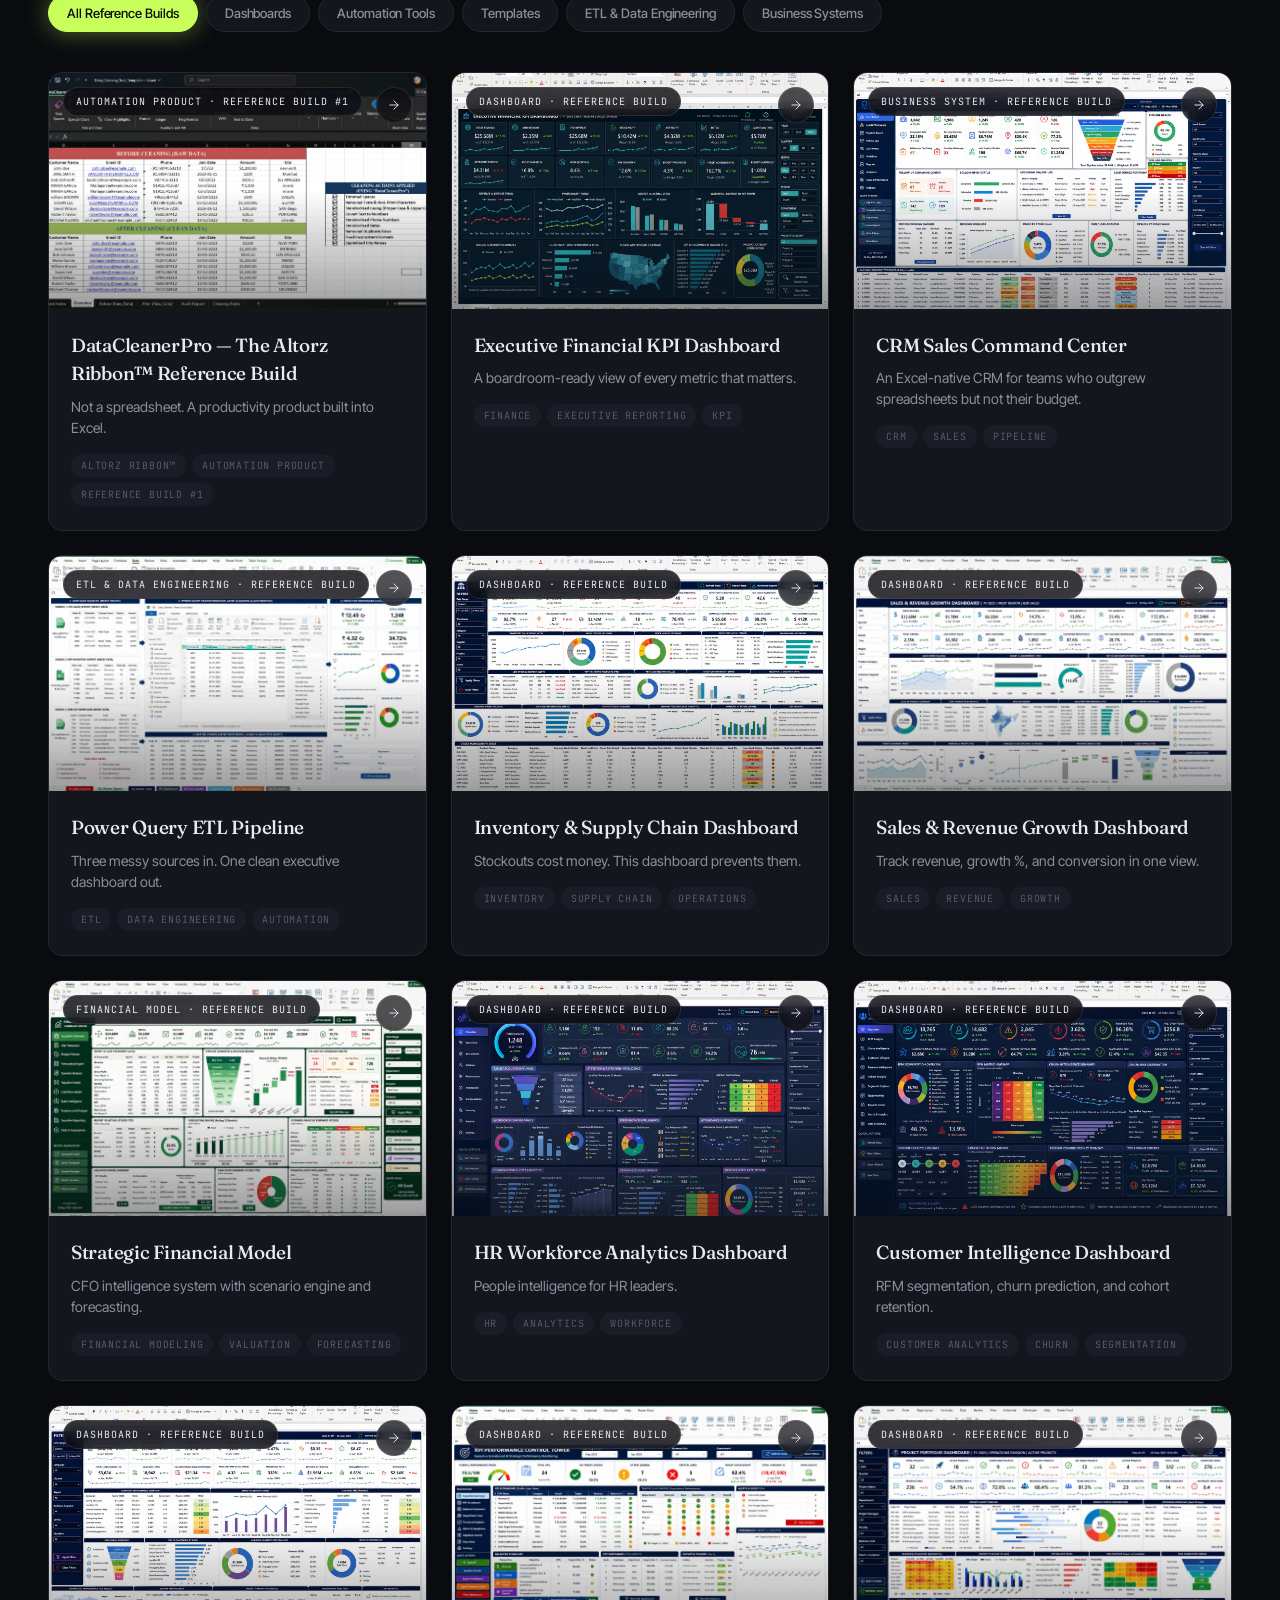
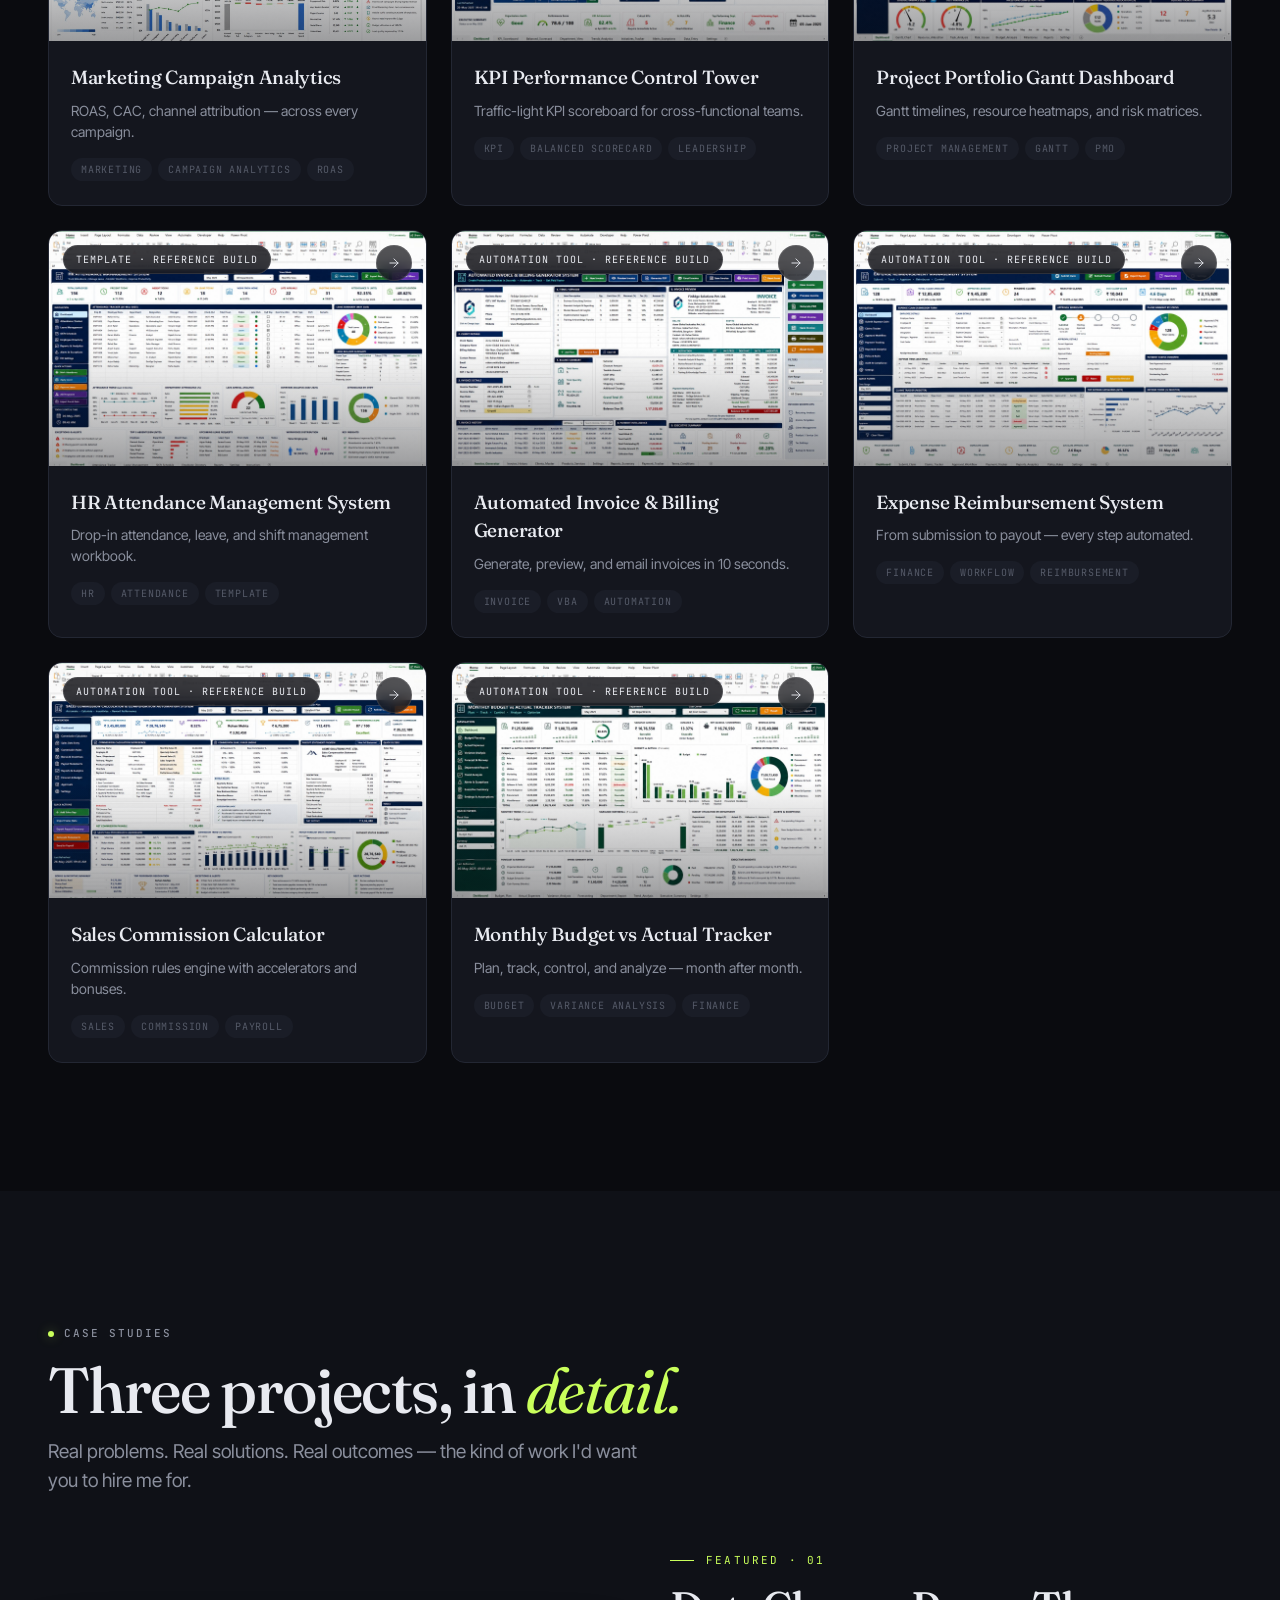
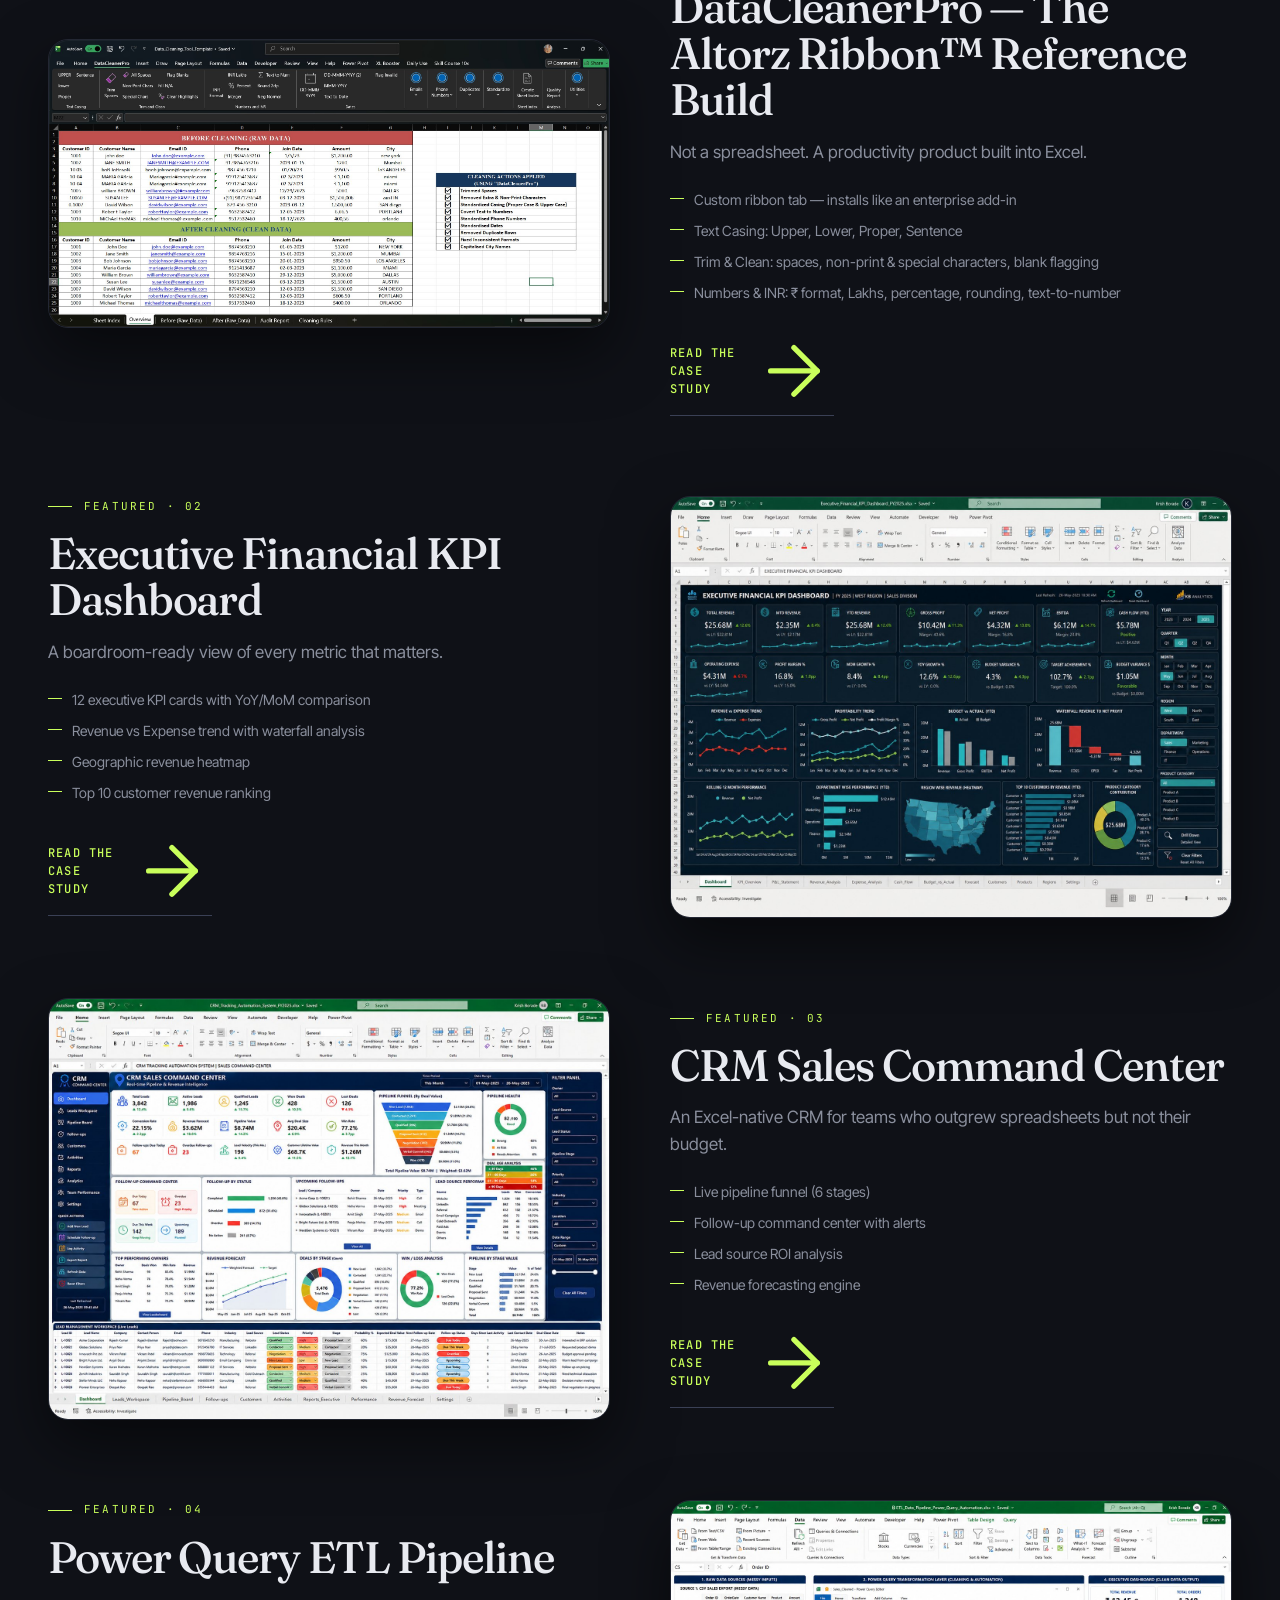
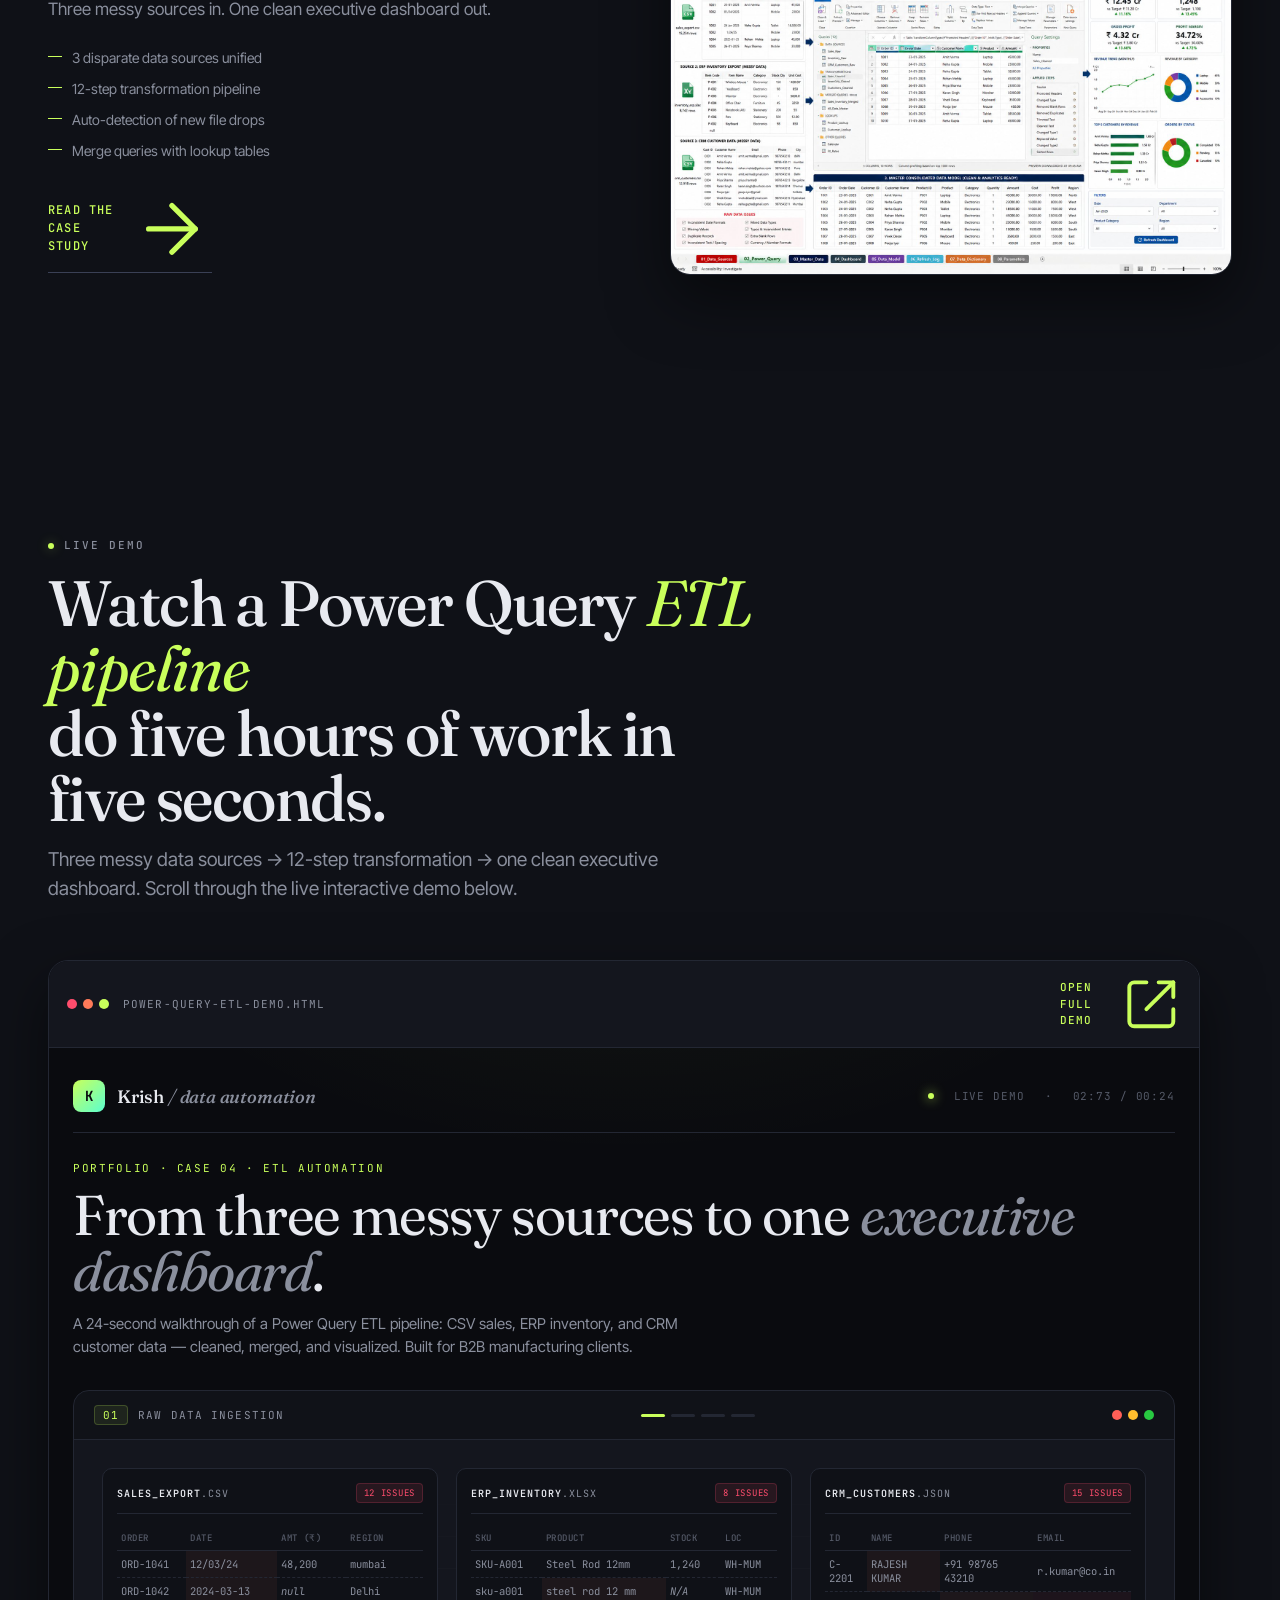
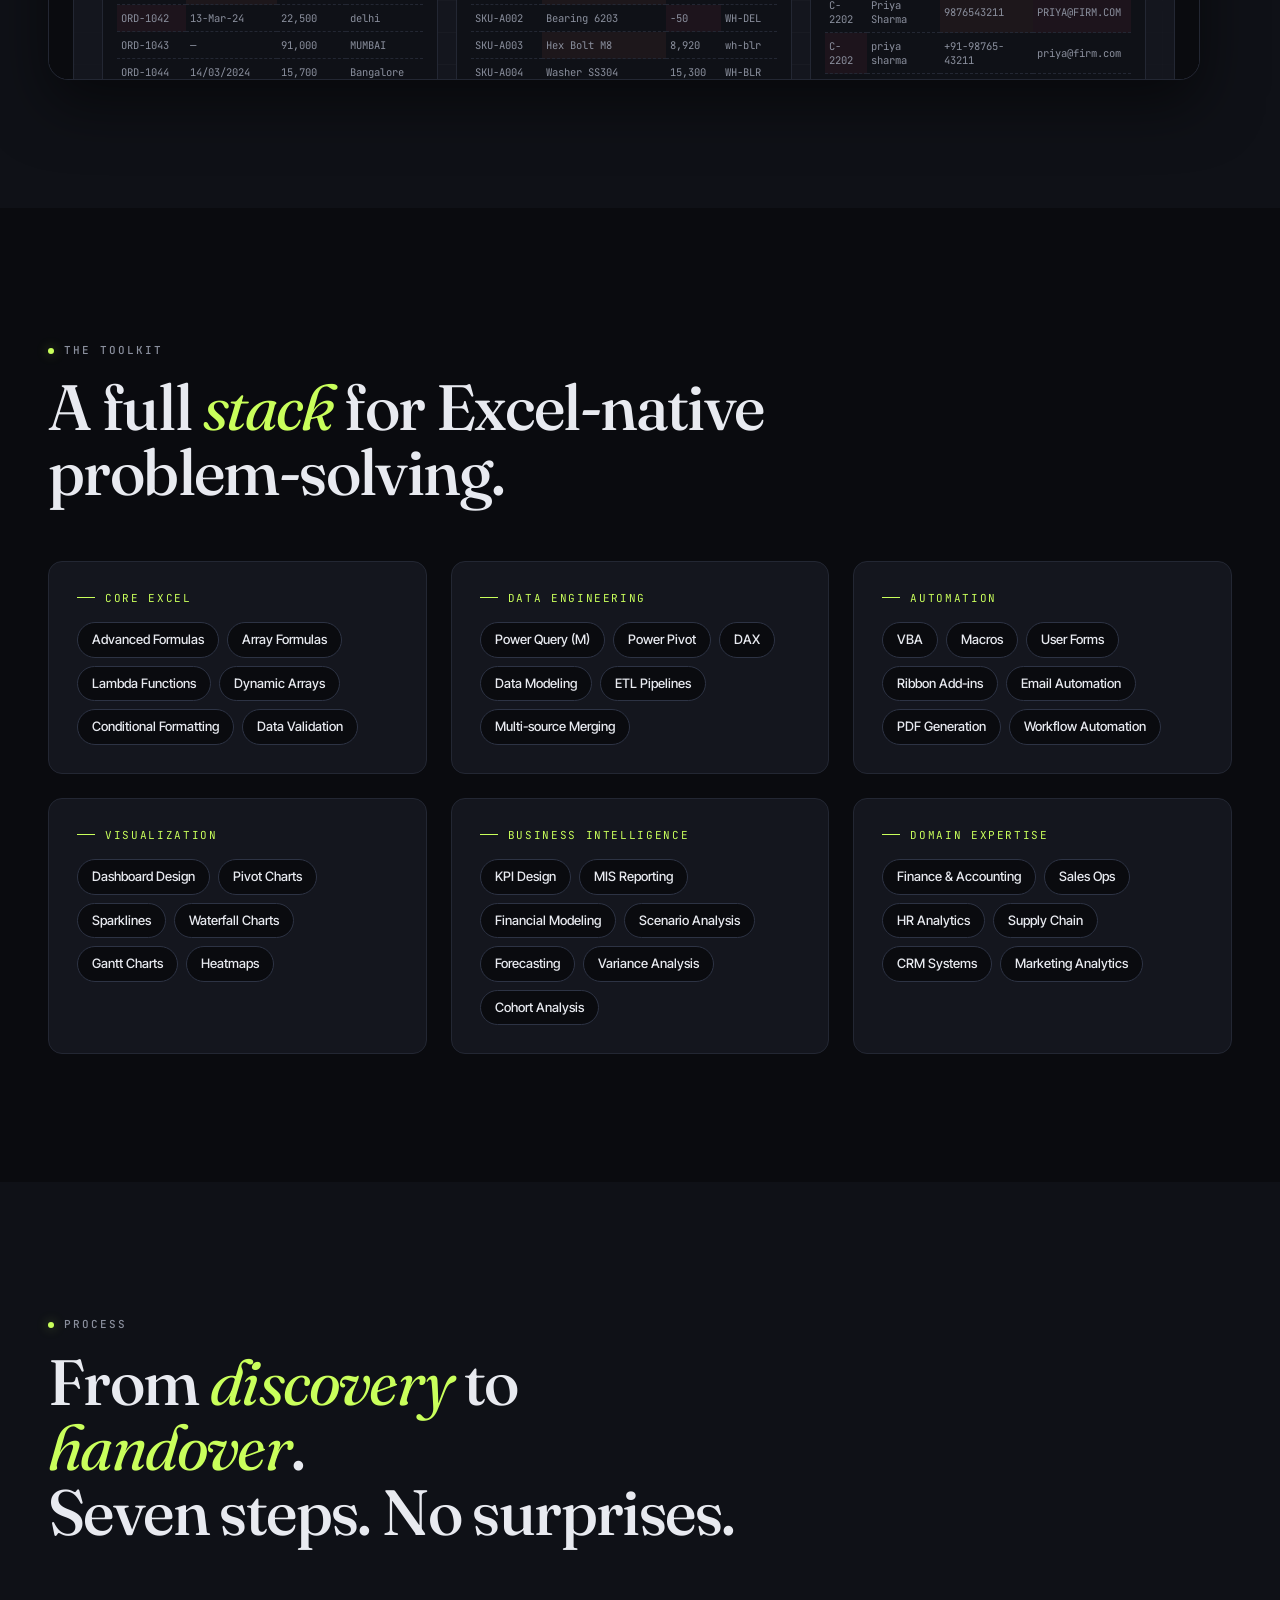
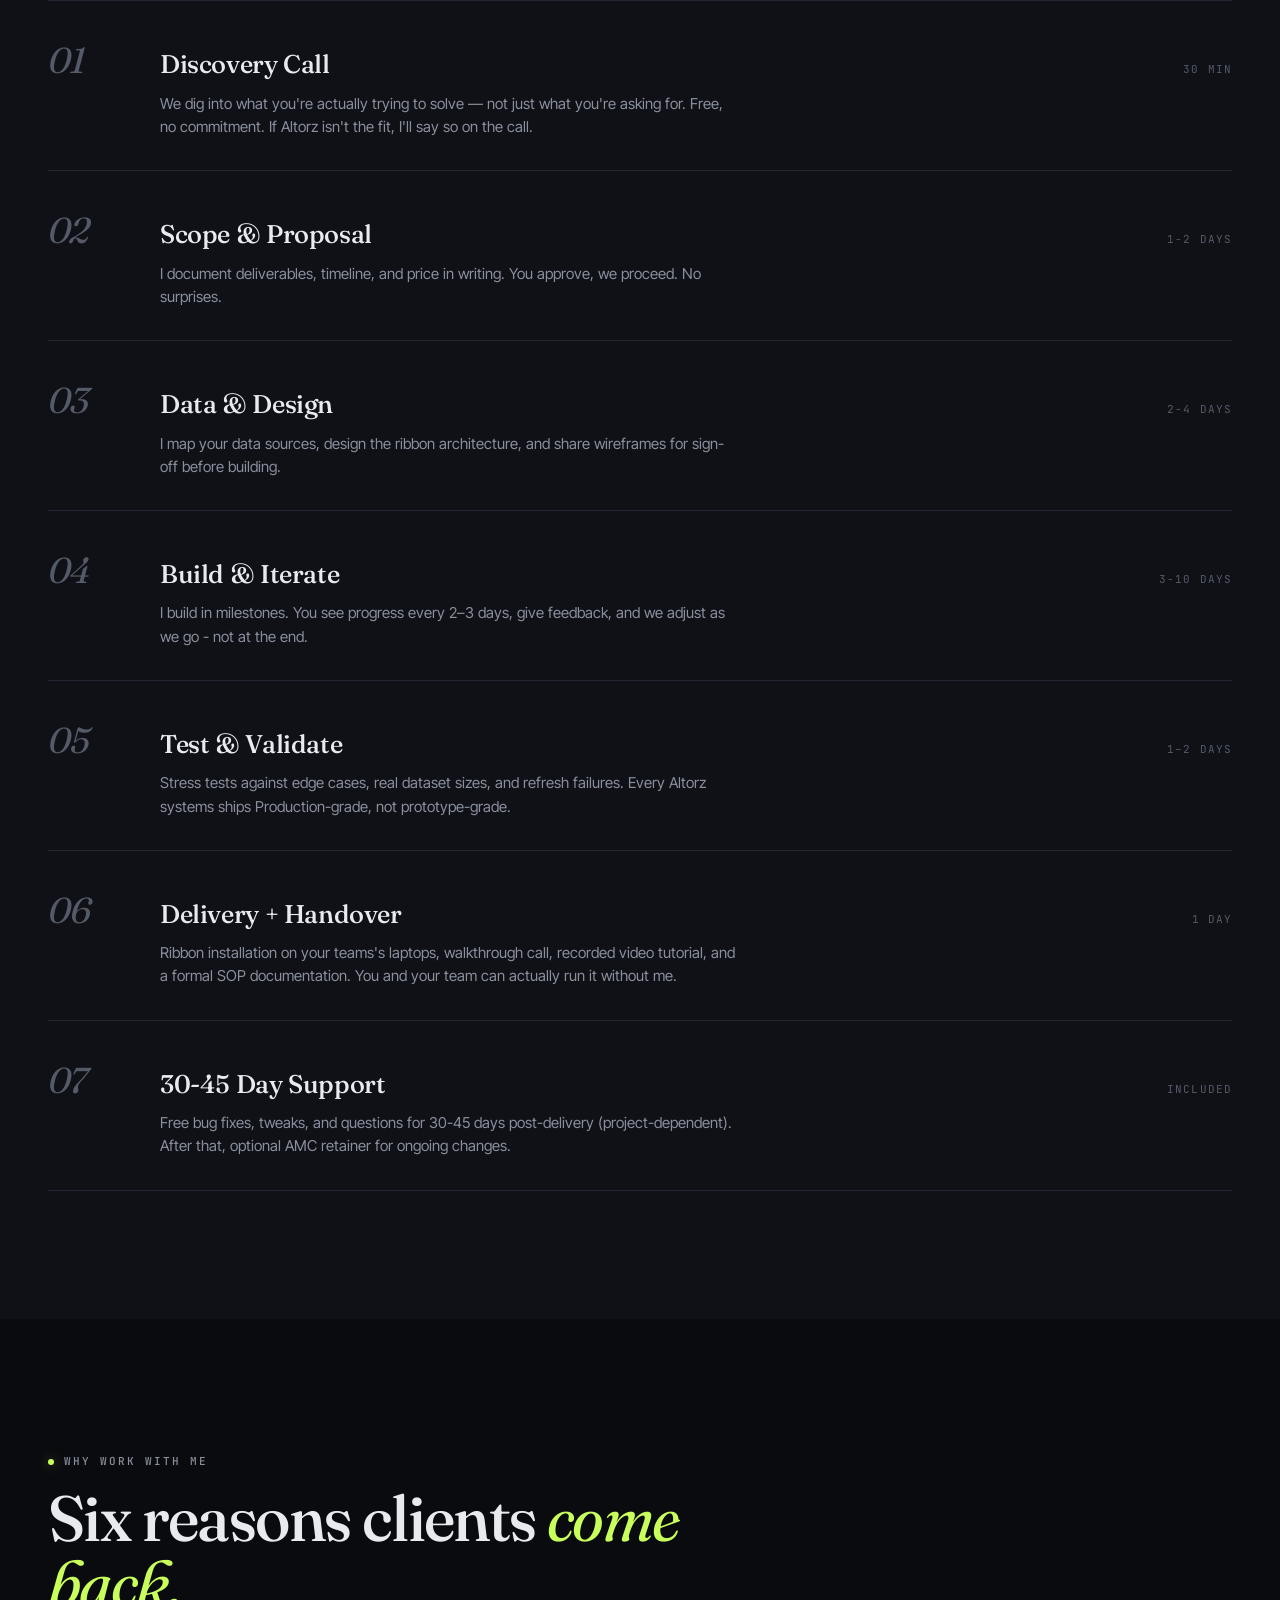
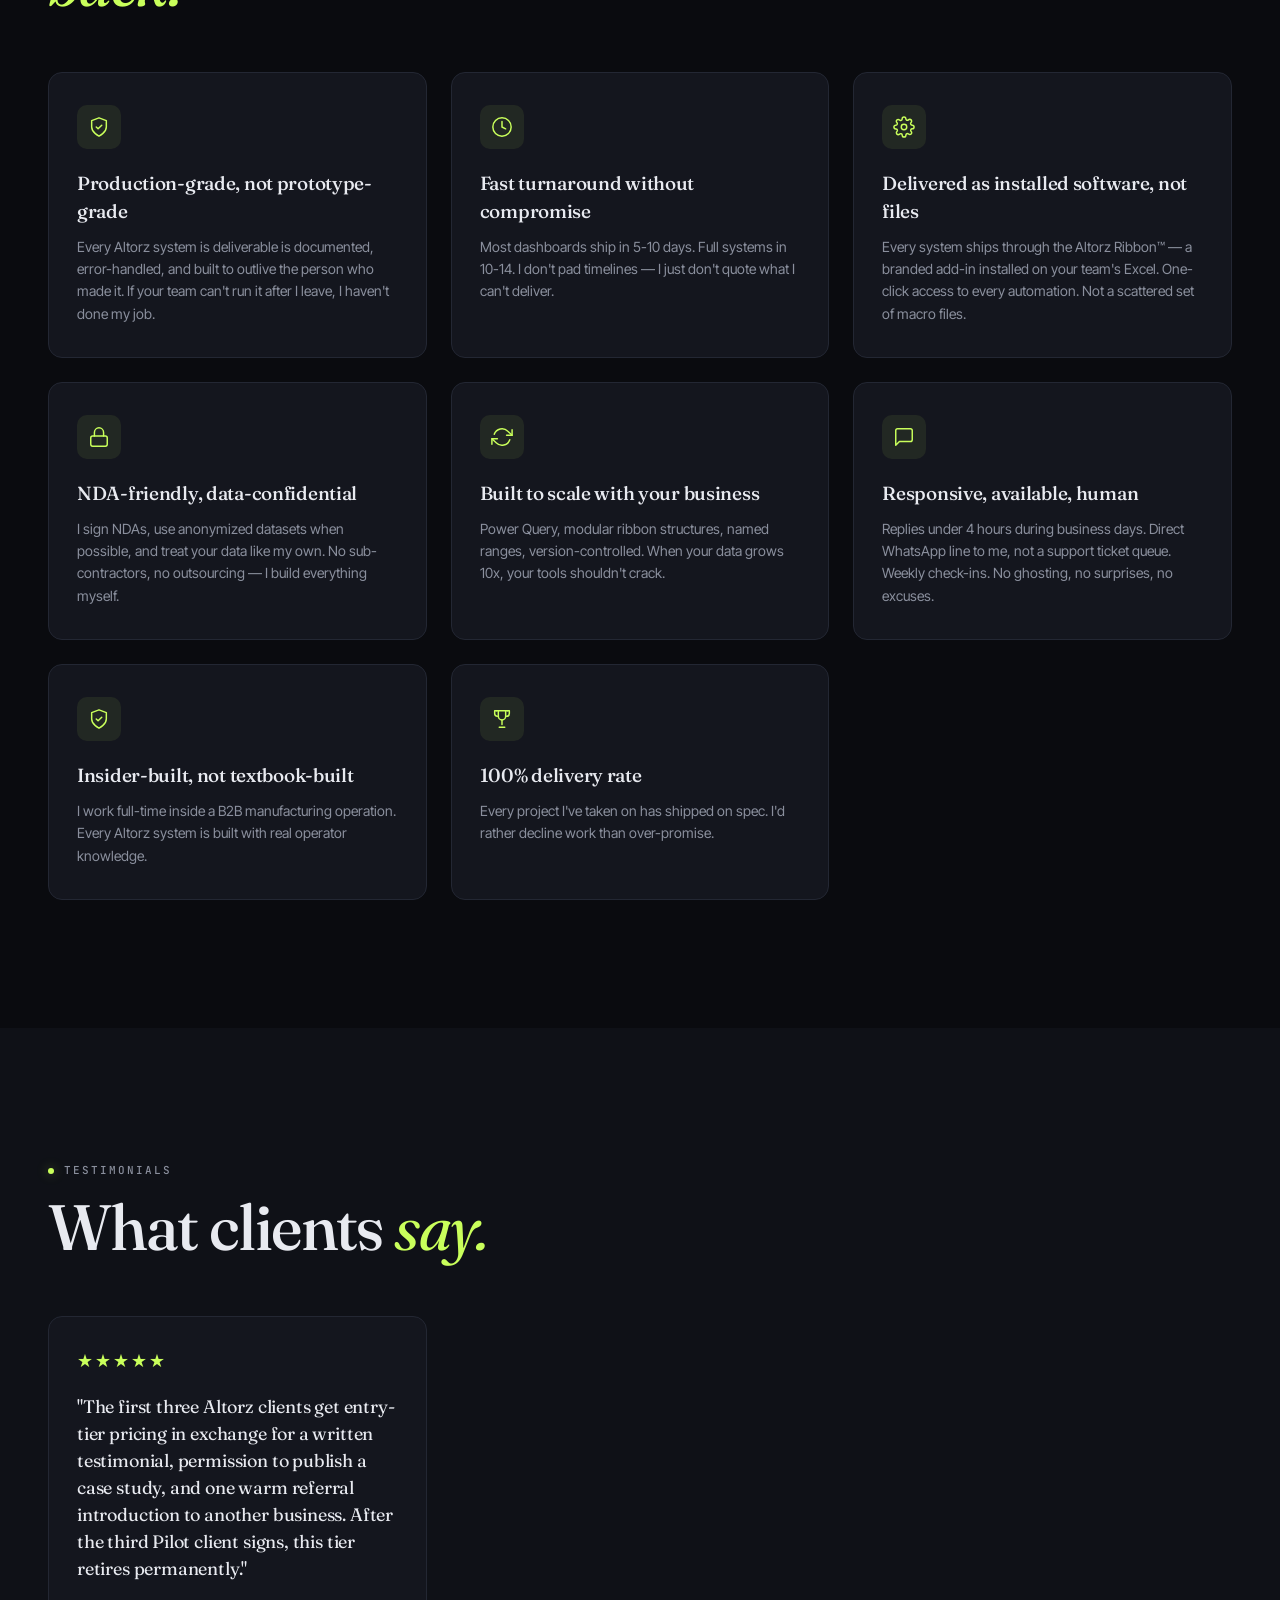
==== commit 67021bd9: "Update Altorz website positioning and SEO" ====
--- a/index.html
+++ b/index.html
@@ -7,7 +7,7 @@
   <!-- Primary SEO -->
   <meta
     name="description"
-    content="Altorz — Automated Excel systems for businesses across India. MIS, dashboards, data automation, and custom Excel business systems, delivered through the Altorz Ribbon™ methodology by founder Krish Borade."
+    content="Altorz builds automated Excel systems, MIS dashboards, and business workflows for businesses across India. Founded by Excel consultant Krish Borade."
   >
   <meta
     name="keywords"
@@ -17,10 +17,13 @@
 
   <!-- Open Graph -->
   <meta property="og:type" content="website">
-  <meta property="og:title" content="Altorz — Automated Excel Systems for Businesses">
+  <meta
+    property="og:title"
+    content="Altorz — Automated Excel Systems for Businesses"
+  >
   <meta
     property="og:description"
-    content="I rebuild the spreadsheets your business actually runs on. Automated Excel systems, MIS, dashboards, data automation, and custom Excel business systems for businesses across India. The Altorz Ribbon™ — Krish Borade, Founder."
+    content="Automated Excel systems, MIS dashboards, and business workflow automation for businesses across India. By Krish Borade, Founder of Altorz."
   >
   <meta property="og:image" content="assets/images/altorz-og-image.png">
   <meta property="og:url" content="https://altorz.com">
@@ -28,15 +31,18 @@
 
   <!-- Twitter Card -->
   <meta name="twitter:card" content="summary_large_image">
-  <meta name="twitter:title" content="Altorz — Automated Excel Systems for Businesses">
+  <meta
+    name="twitter:title"
+    content="Altorz — Automated Excel Systems for Businesses"
+  >
   <meta
     name="twitter:description"
-    content="I rebuild the spreadsheets your business actually runs on. Automated Excel systems, MIS, dashboards, data automation, and custom Excel business systems for businesses across India."
+    content="Automated Excel systems, MIS dashboards, and business workflow automation for businesses across India. By Krish Borade, Founder of Altorz."
   >
   <meta name="twitter:image" content="assets/images/altorz-og-image.png">
 
   <!-- Page Title -->
-  <title>Altorz — Automated Excel Systems for Businesses · Krish Borade, Founder</title>
+  <title>Altorz — Automated Excel Systems for Businesses</title>
 
   <!-- Preconnect -->
   <link rel="preconnect" href="https://fonts.googleapis.com">
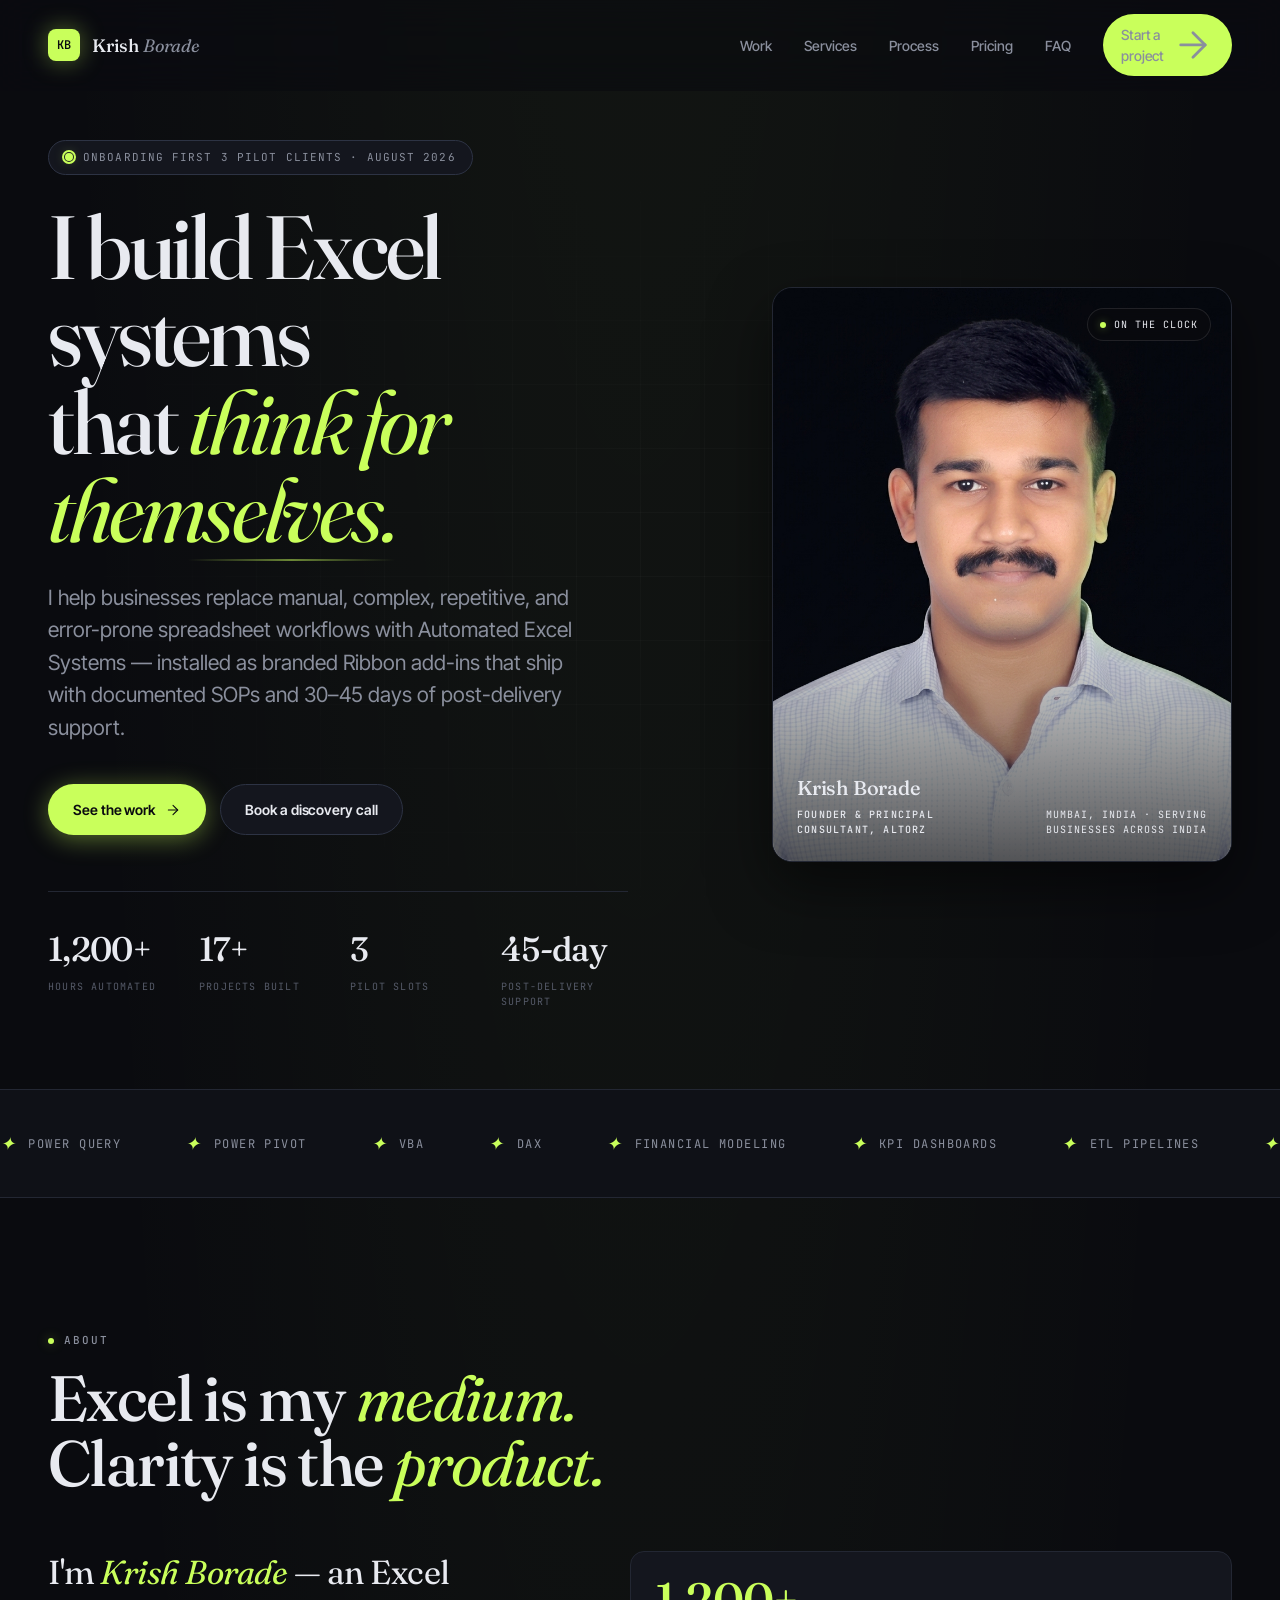
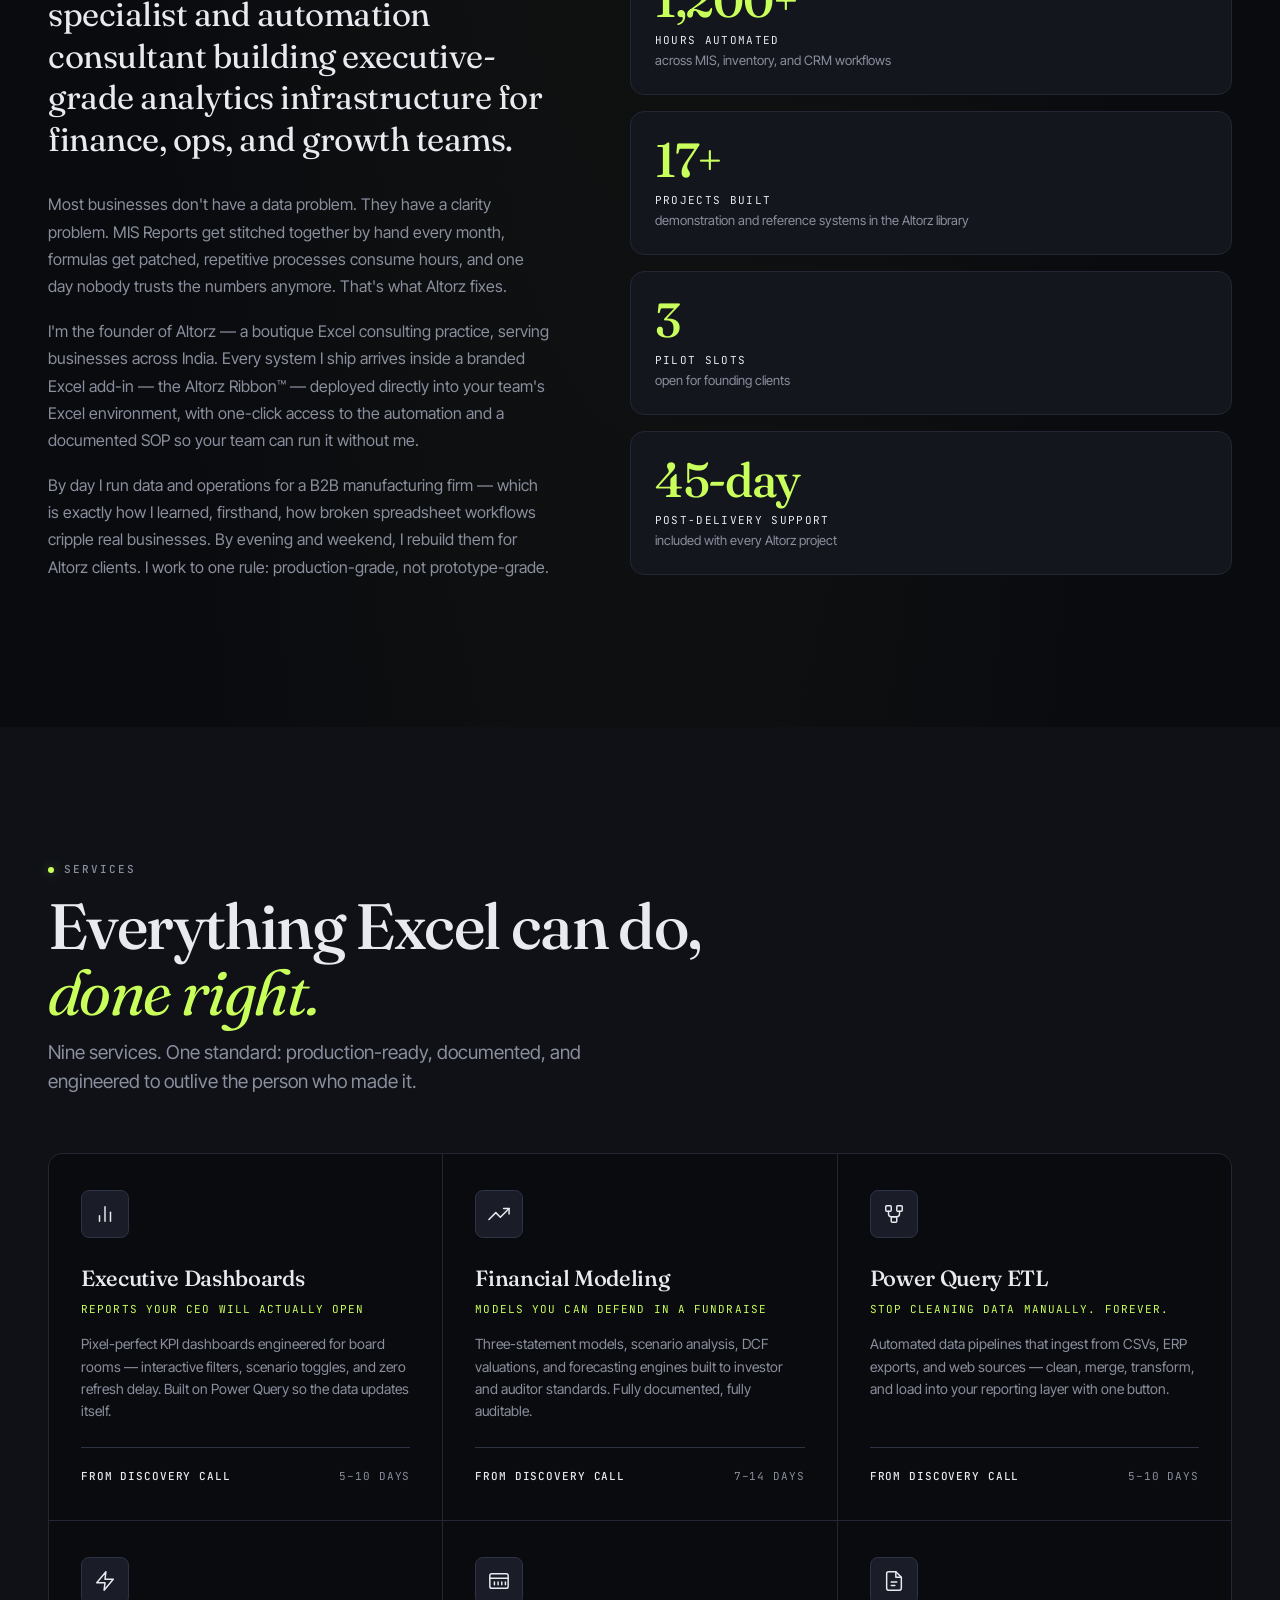
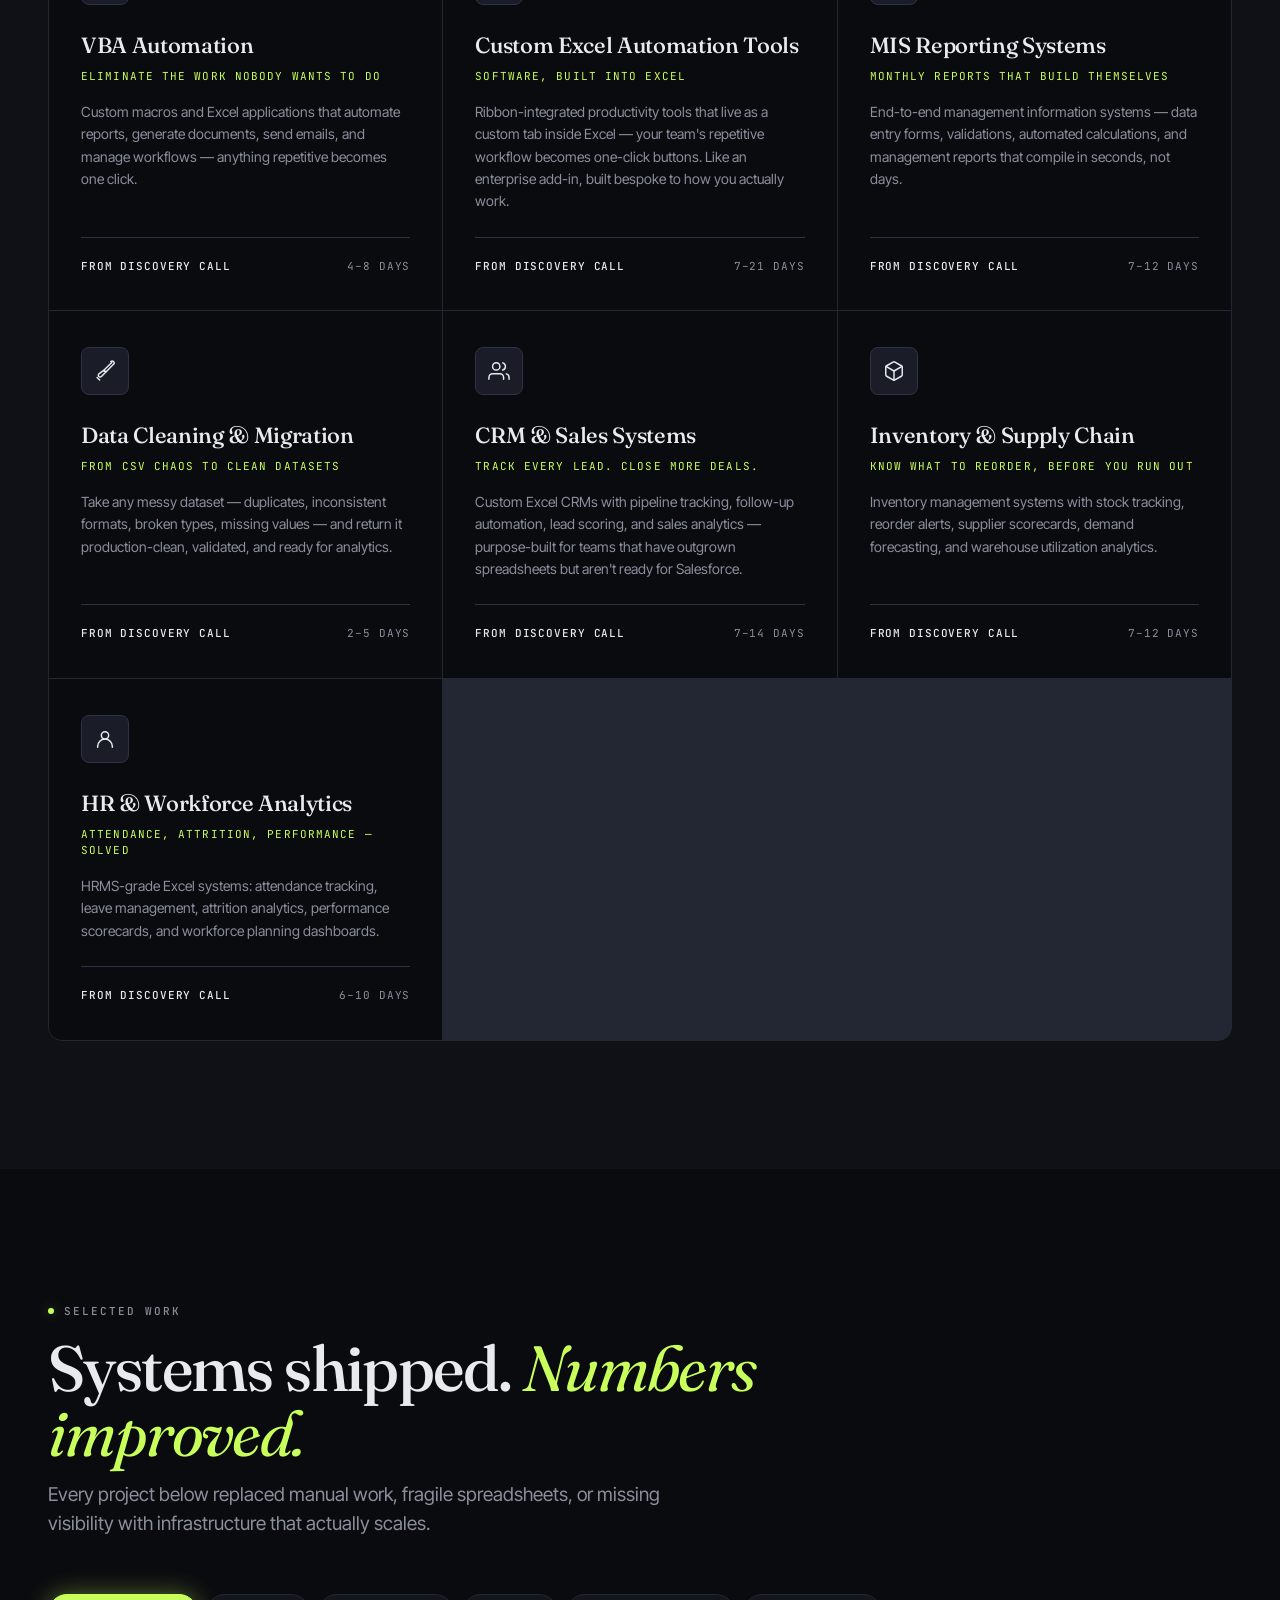
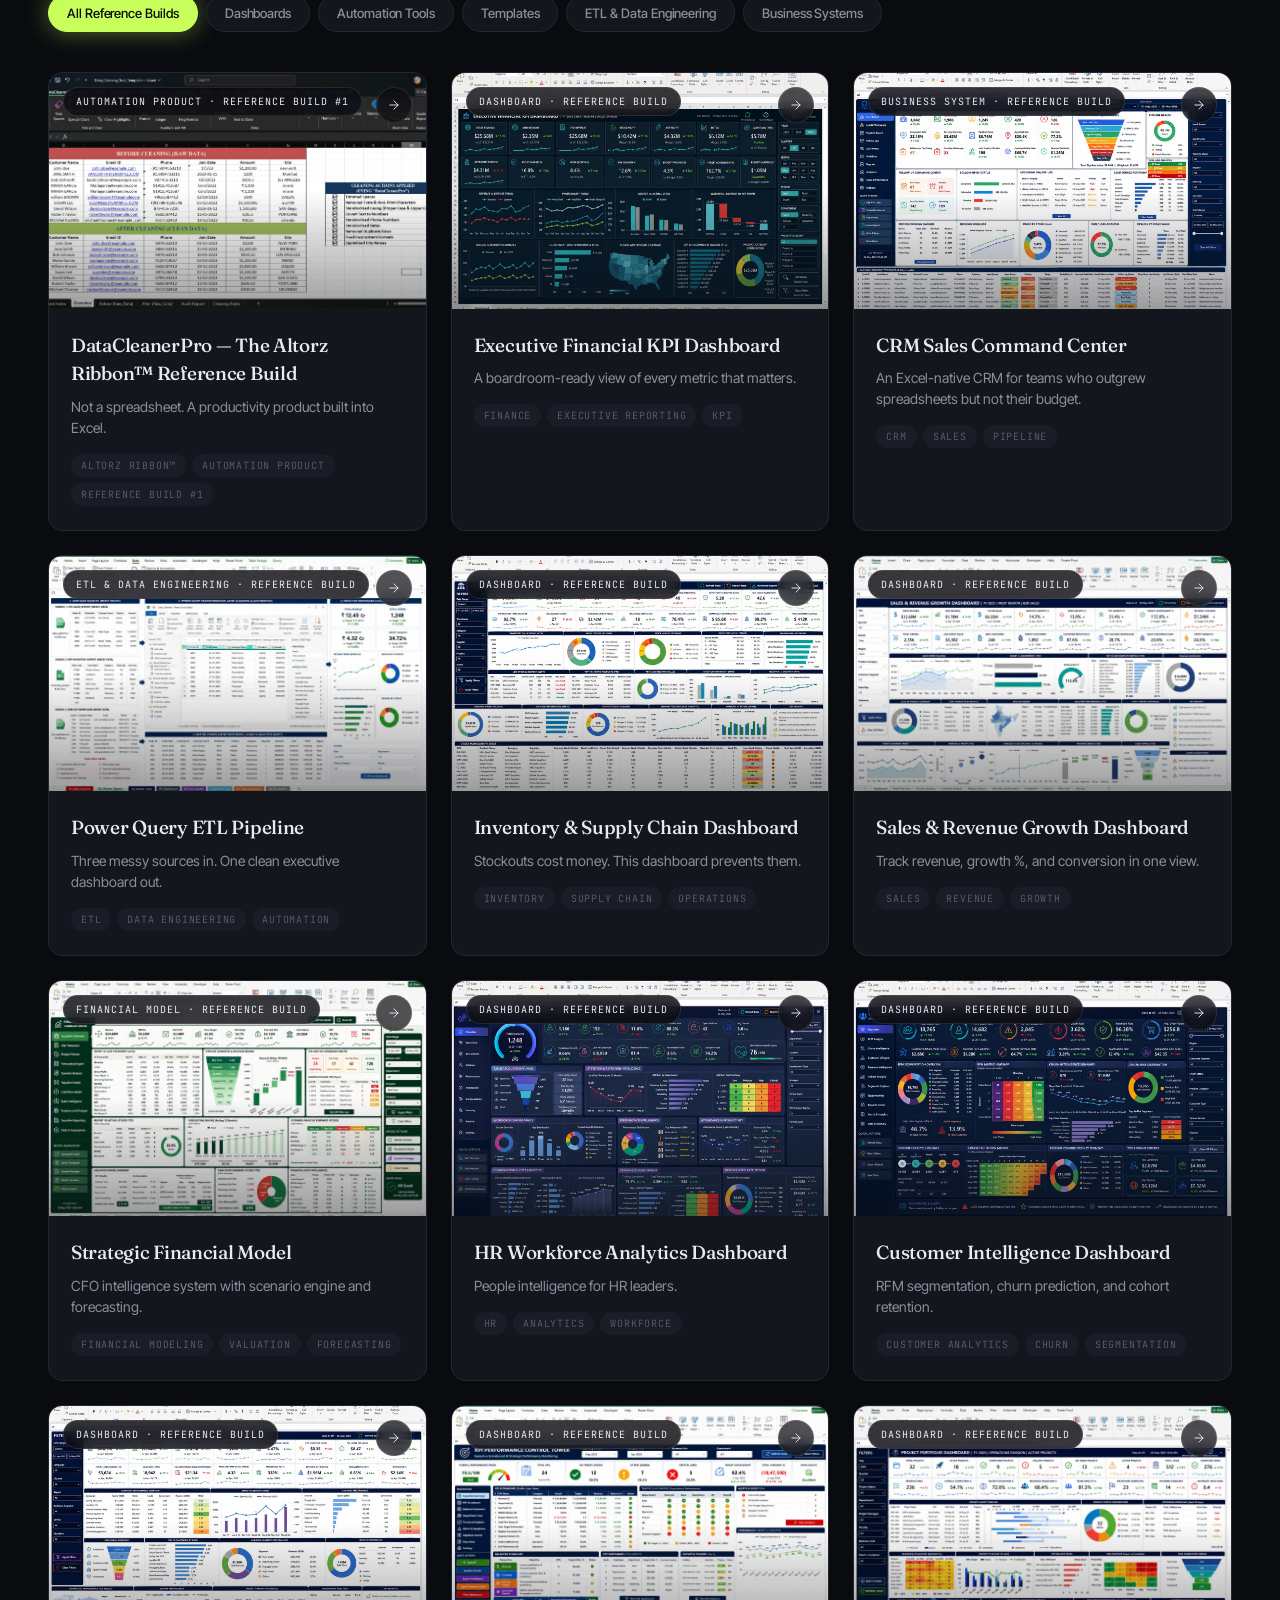
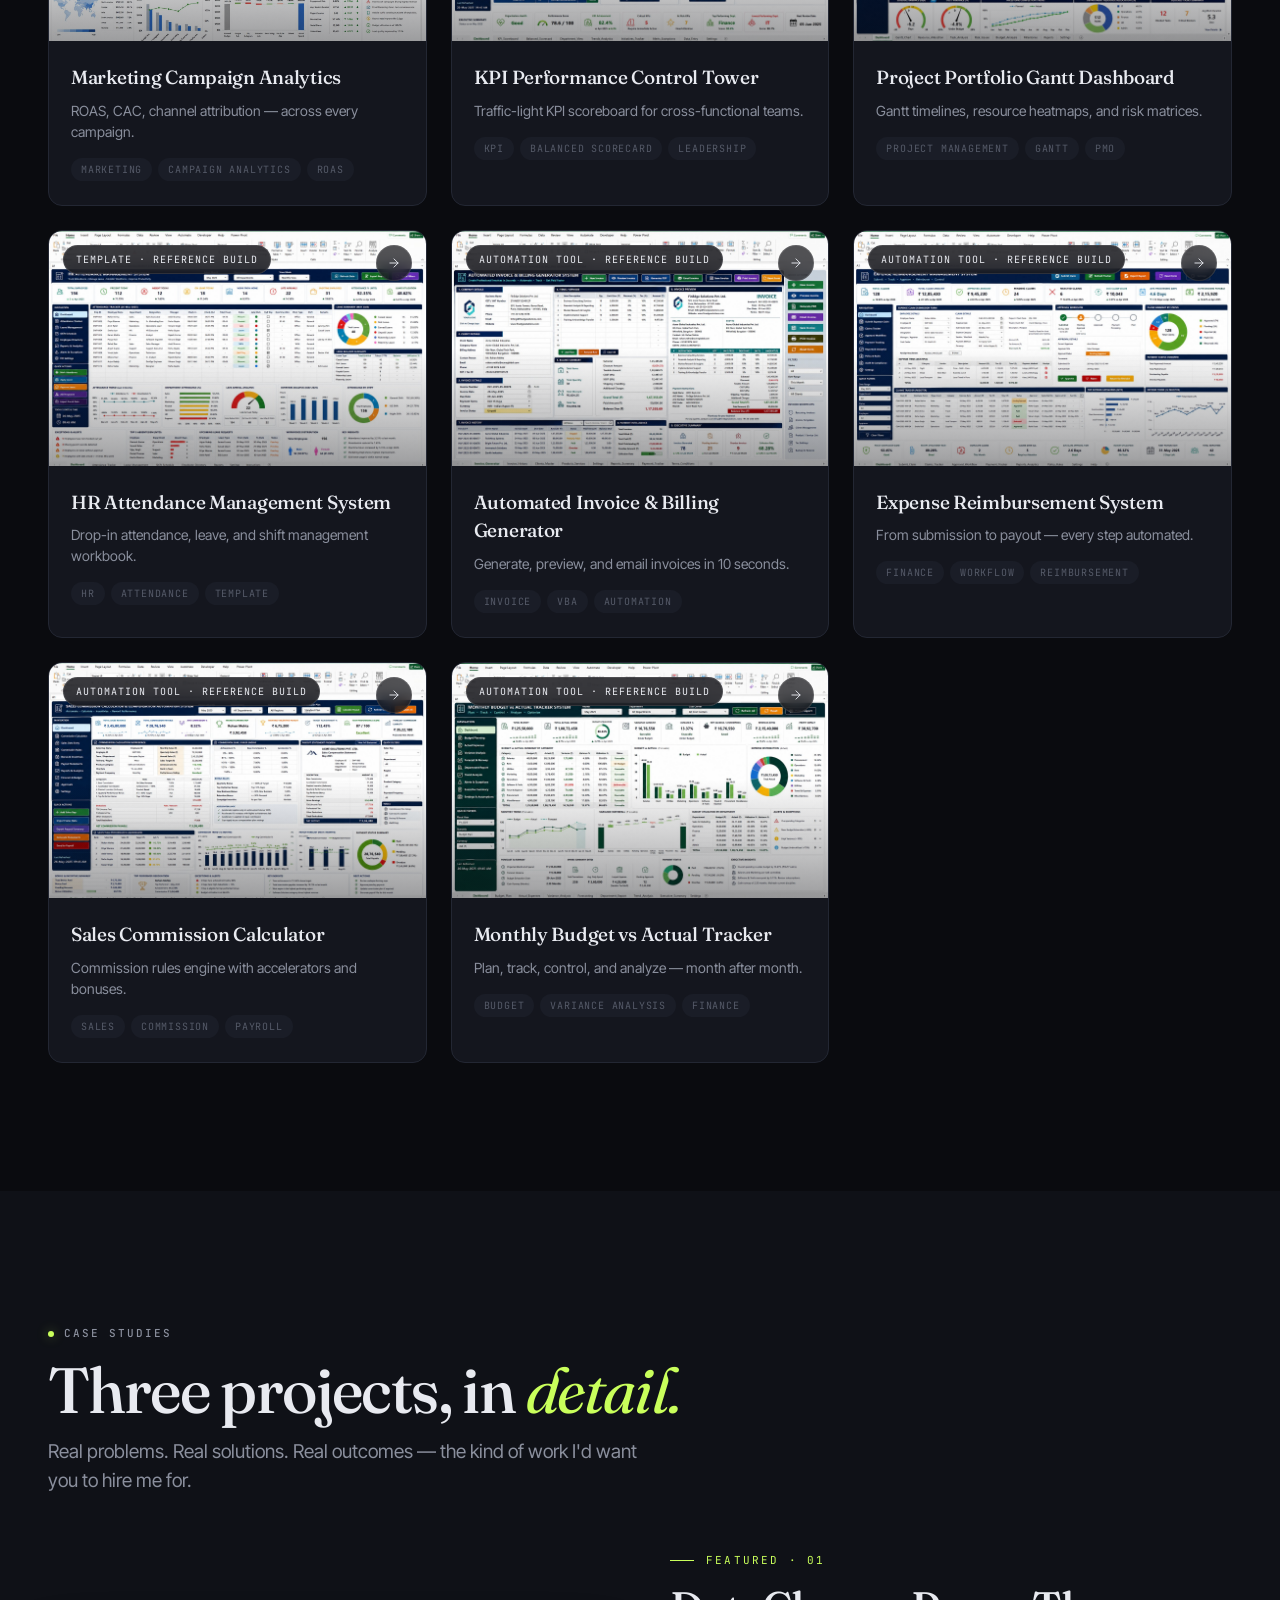
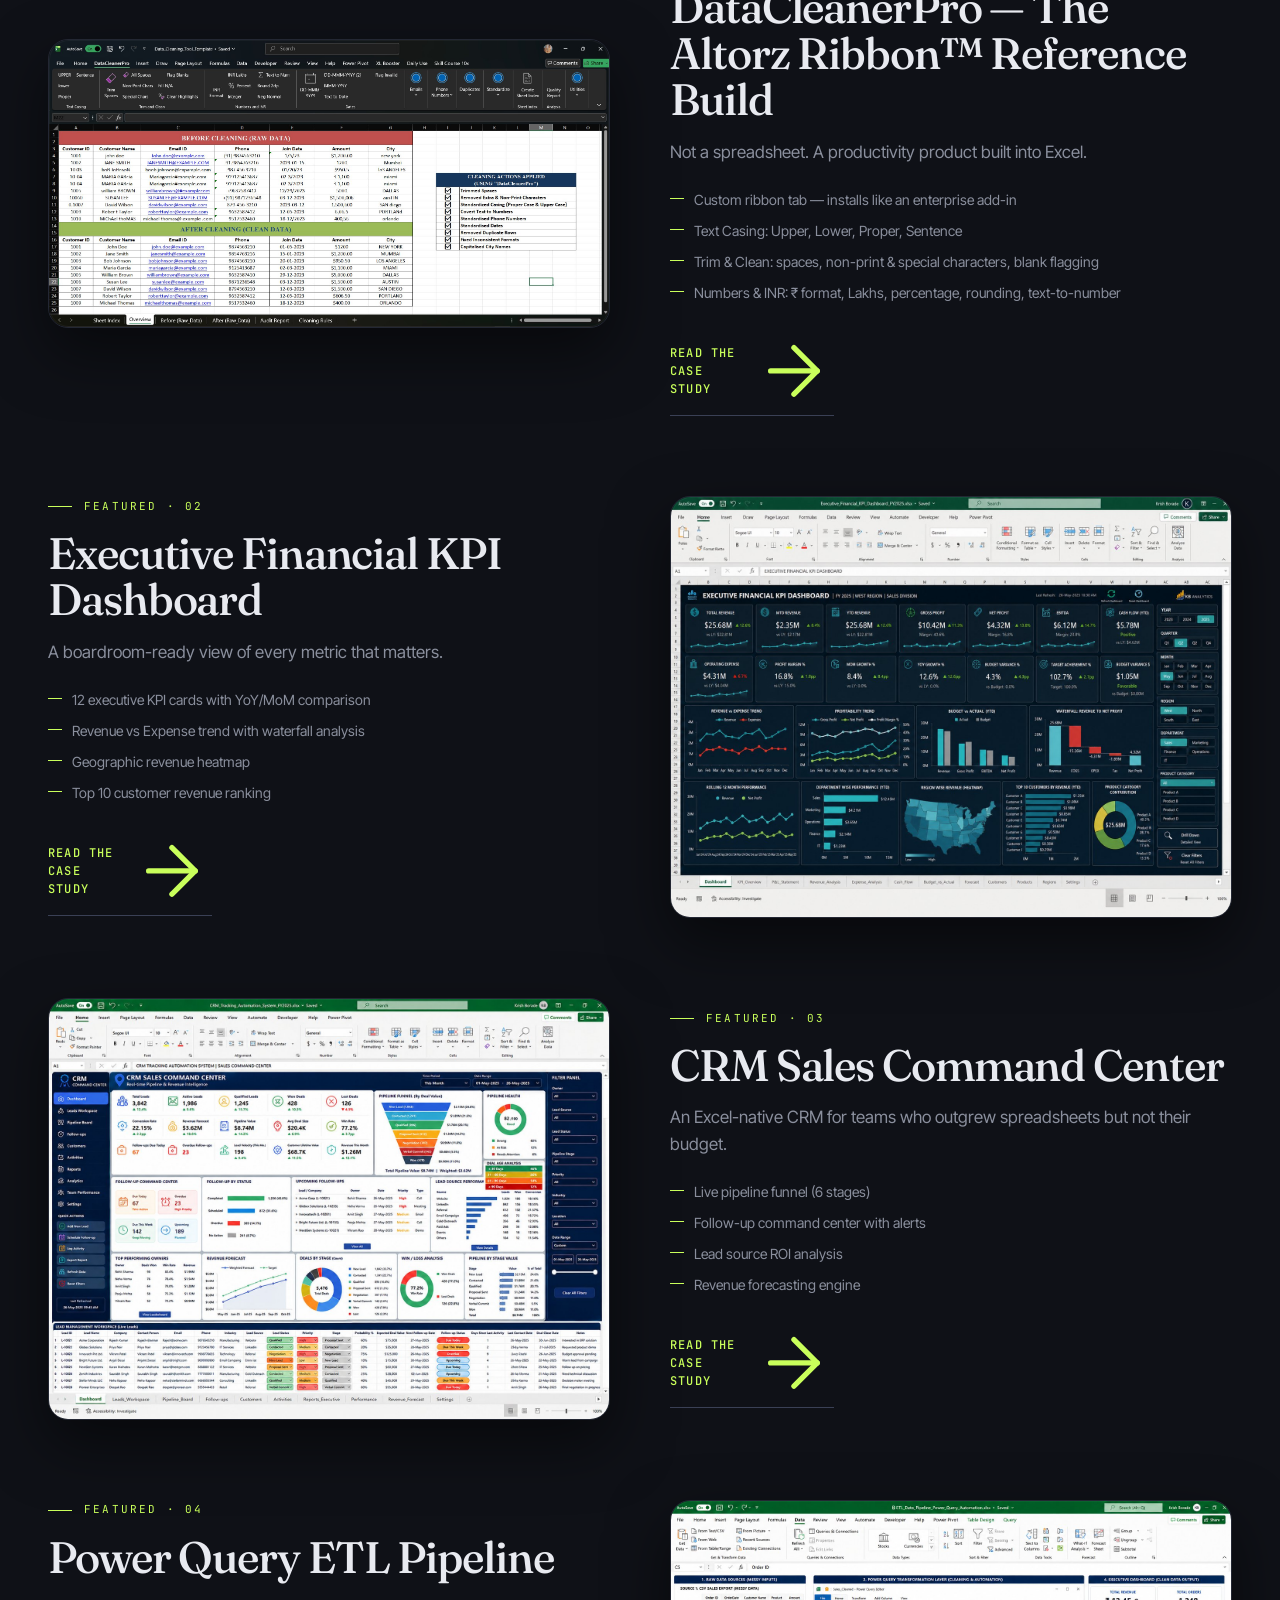
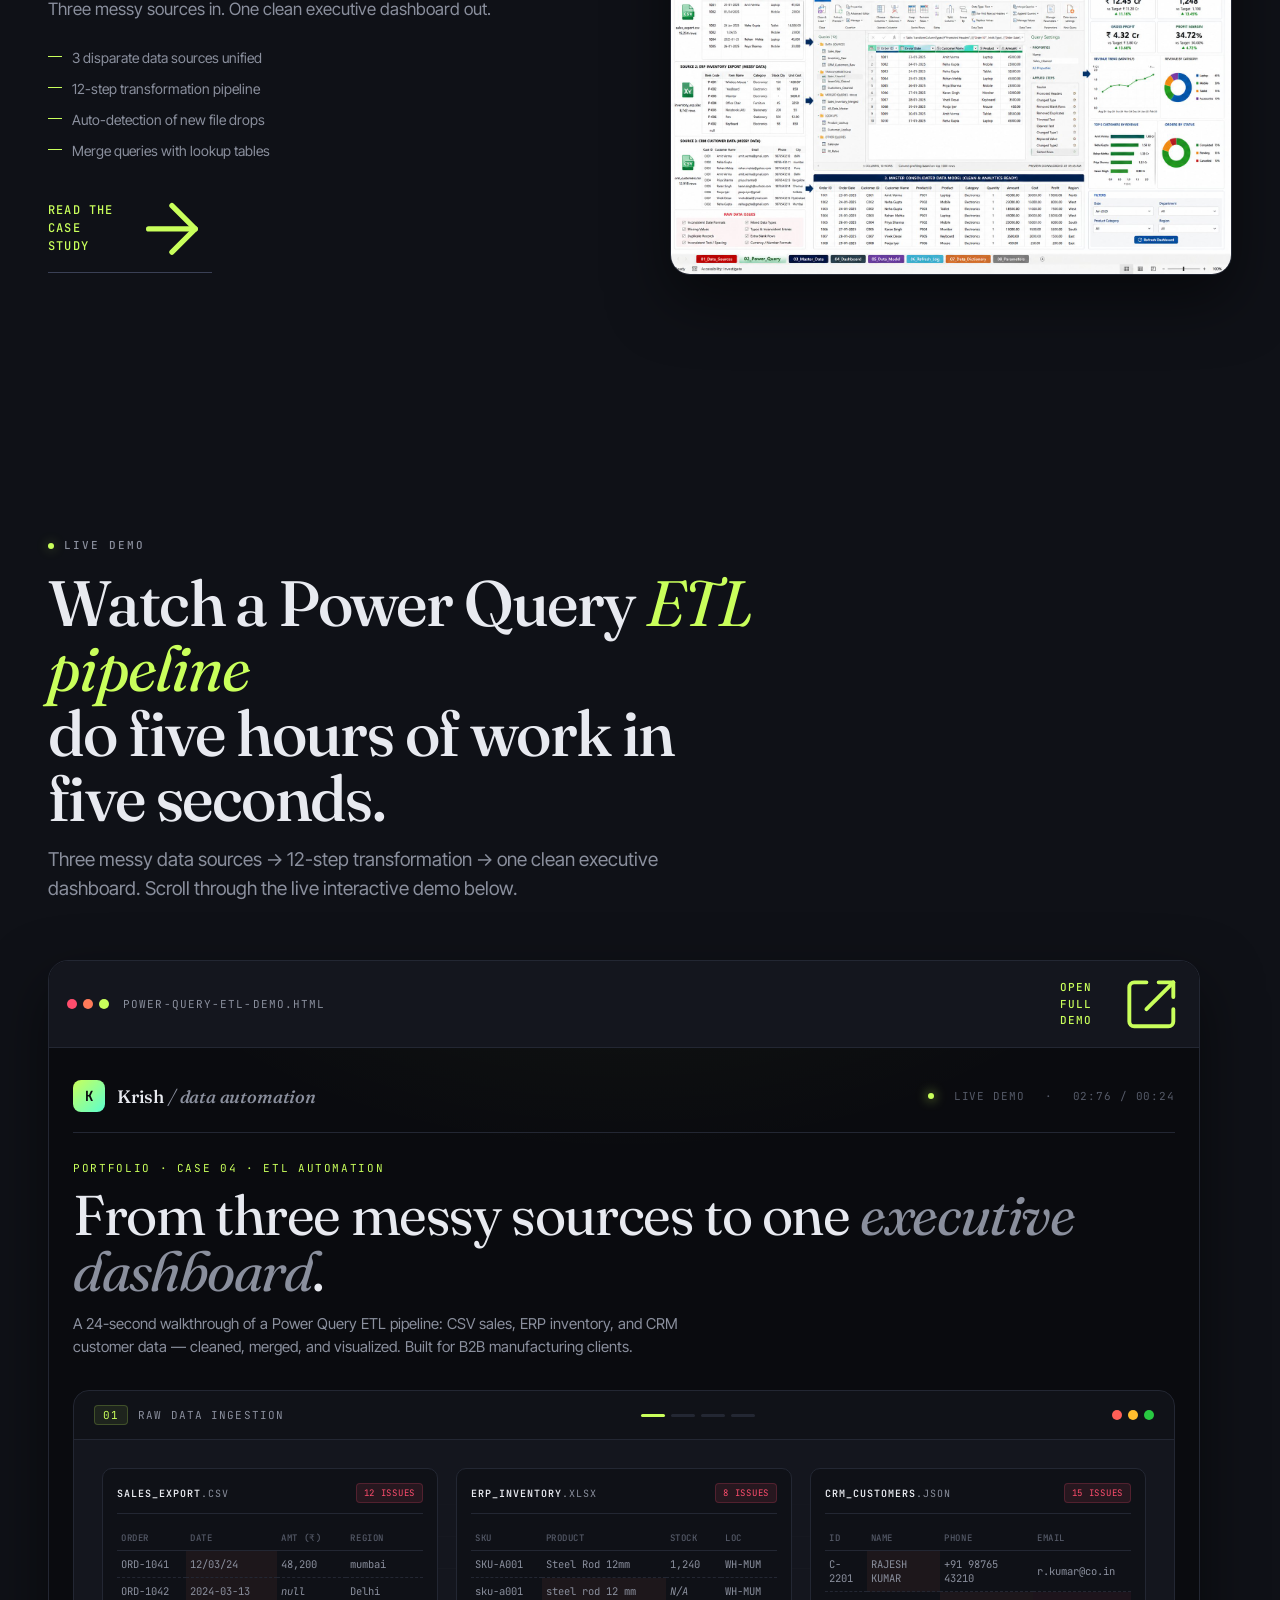
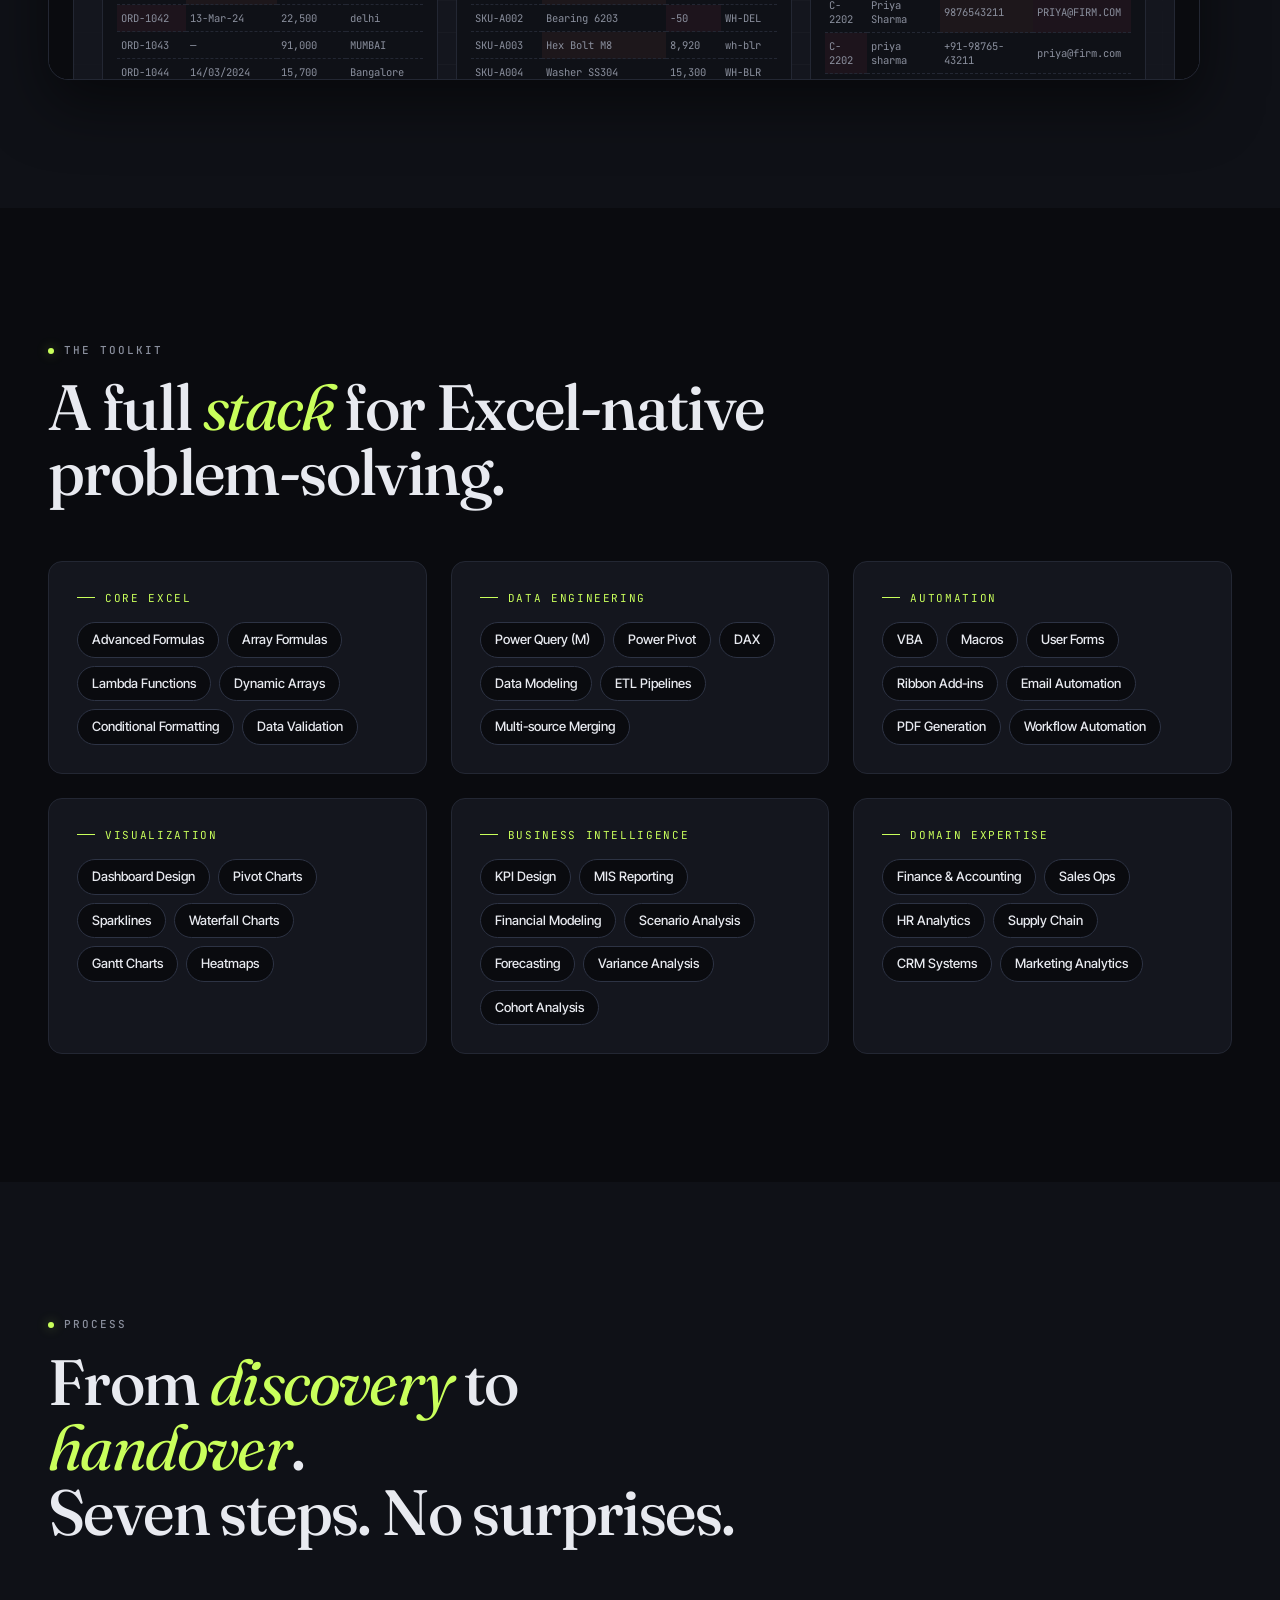
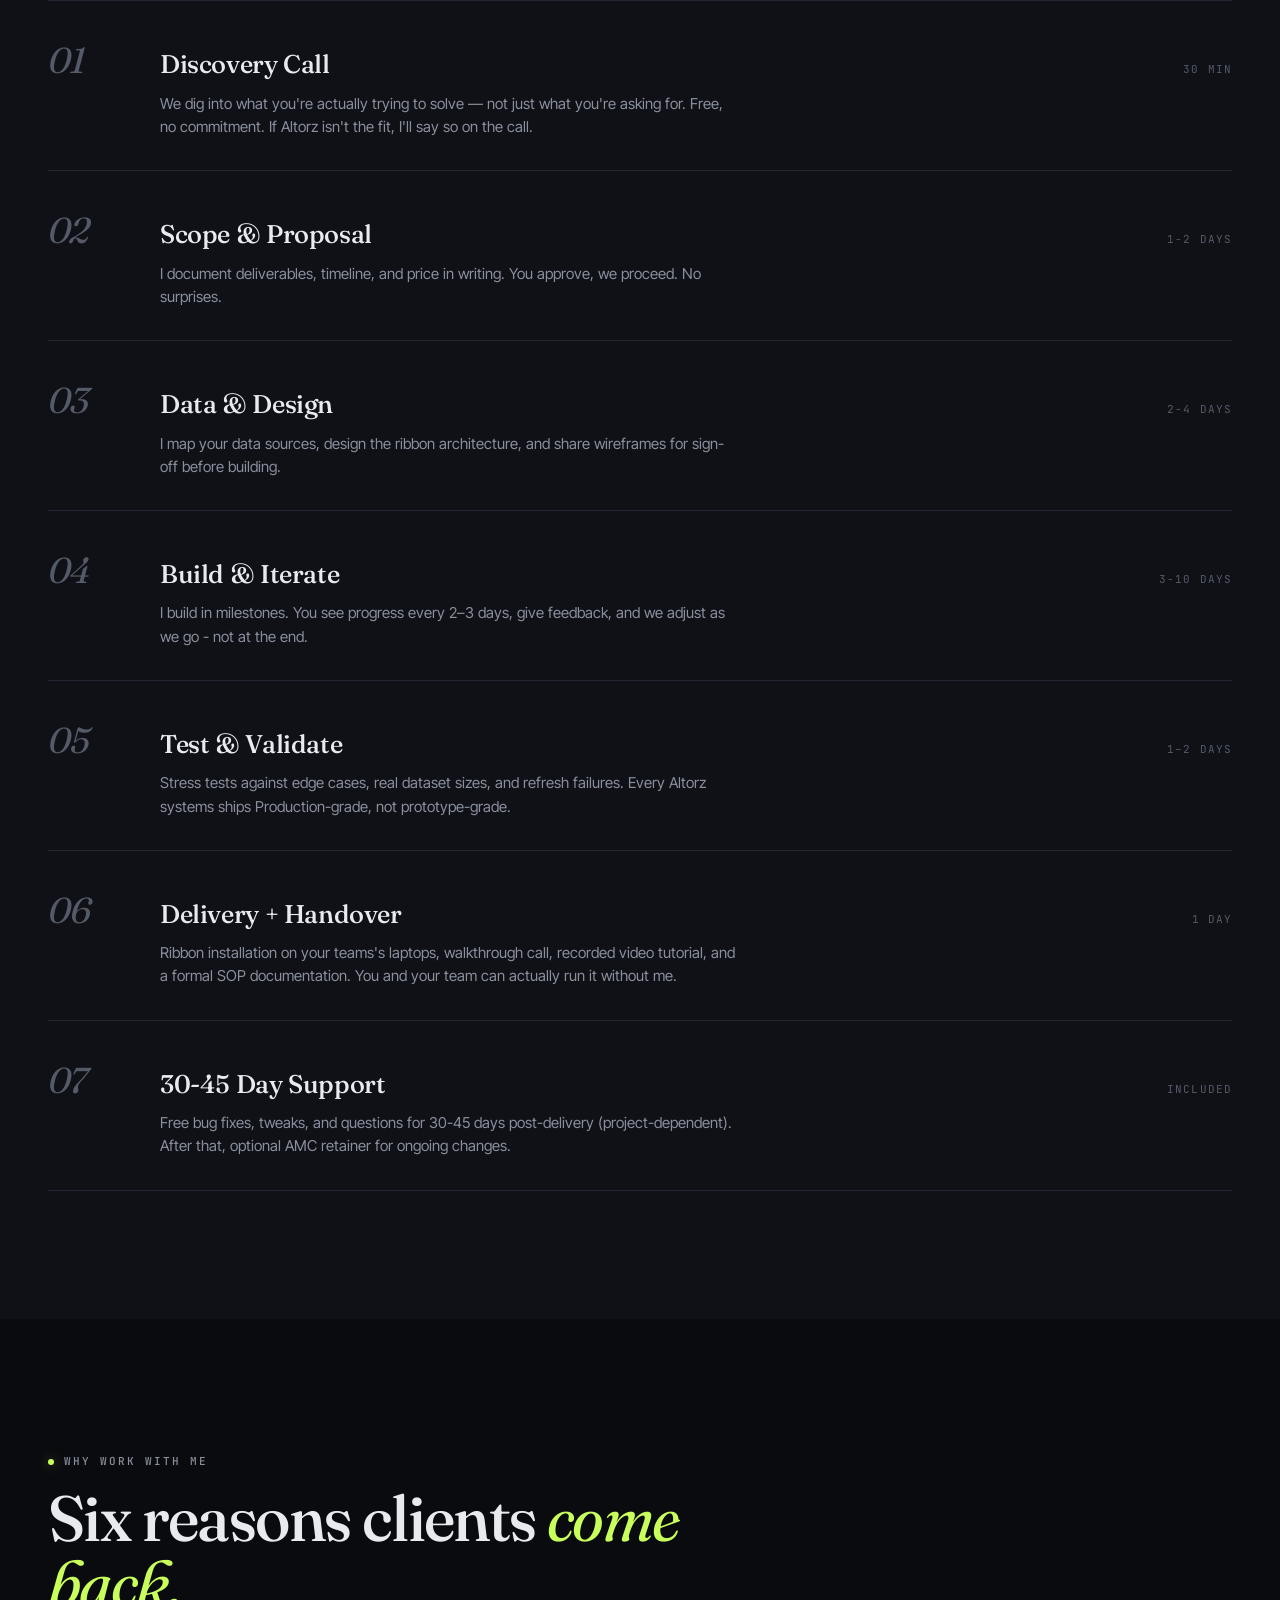
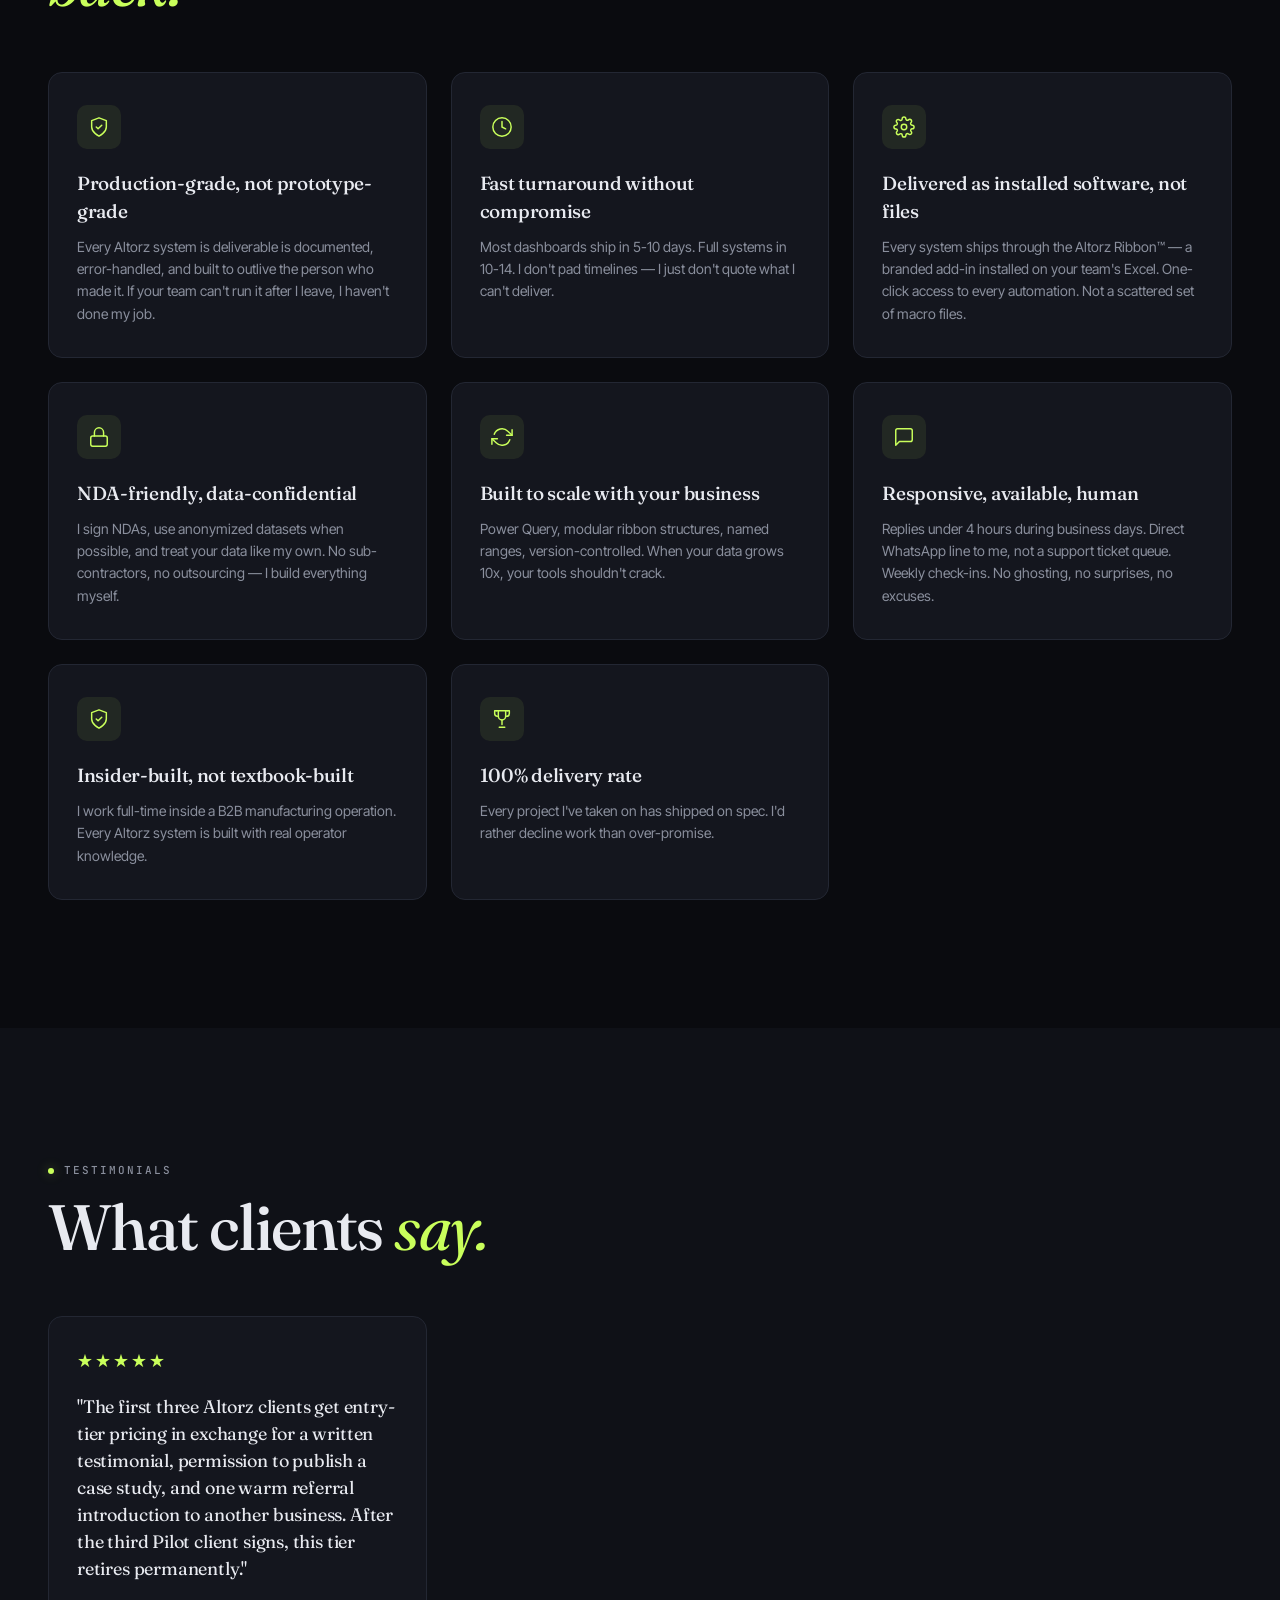
==== commit 4eb10103: "Update Open Graph description" ====
--- a/index.html
+++ b/index.html
@@ -7,7 +7,7 @@
   <!-- Primary SEO -->
   <meta
     name="description"
-    content="Altorz builds automated Excel systems, MIS dashboards, and business workflows for businesses across India. Founded by Excel consultant Krish Borade."
+    content="Altorz builds automated Excel systems and business workflows for businesses across India. Founded by Excel consultant Krish Borade."
   >
   <meta
     name="keywords"
@@ -23,7 +23,7 @@
   >
   <meta
     property="og:description"
-    content="Automated Excel systems, MIS dashboards, and business workflow automation for businesses across India. By Krish Borade, Founder of Altorz."
+    content="Automated Excel systems and business workflow automation for businesses across India. By Krish Borade, Founder of Altorz."
   >
   <meta property="og:image" content="assets/images/altorz-og-image.png">
   <meta property="og:url" content="https://altorz.com">
@@ -37,7 +37,7 @@
   >
   <meta
     name="twitter:description"
-    content="Automated Excel systems, MIS dashboards, and business workflow automation for businesses across India. By Krish Borade, Founder of Altorz."
+    content="Automated Excel systems and business workflow automation for businesses across India. By Krish Borade, Founder of Altorz."
   >
   <meta name="twitter:image" content="assets/images/altorz-og-image.png">
 
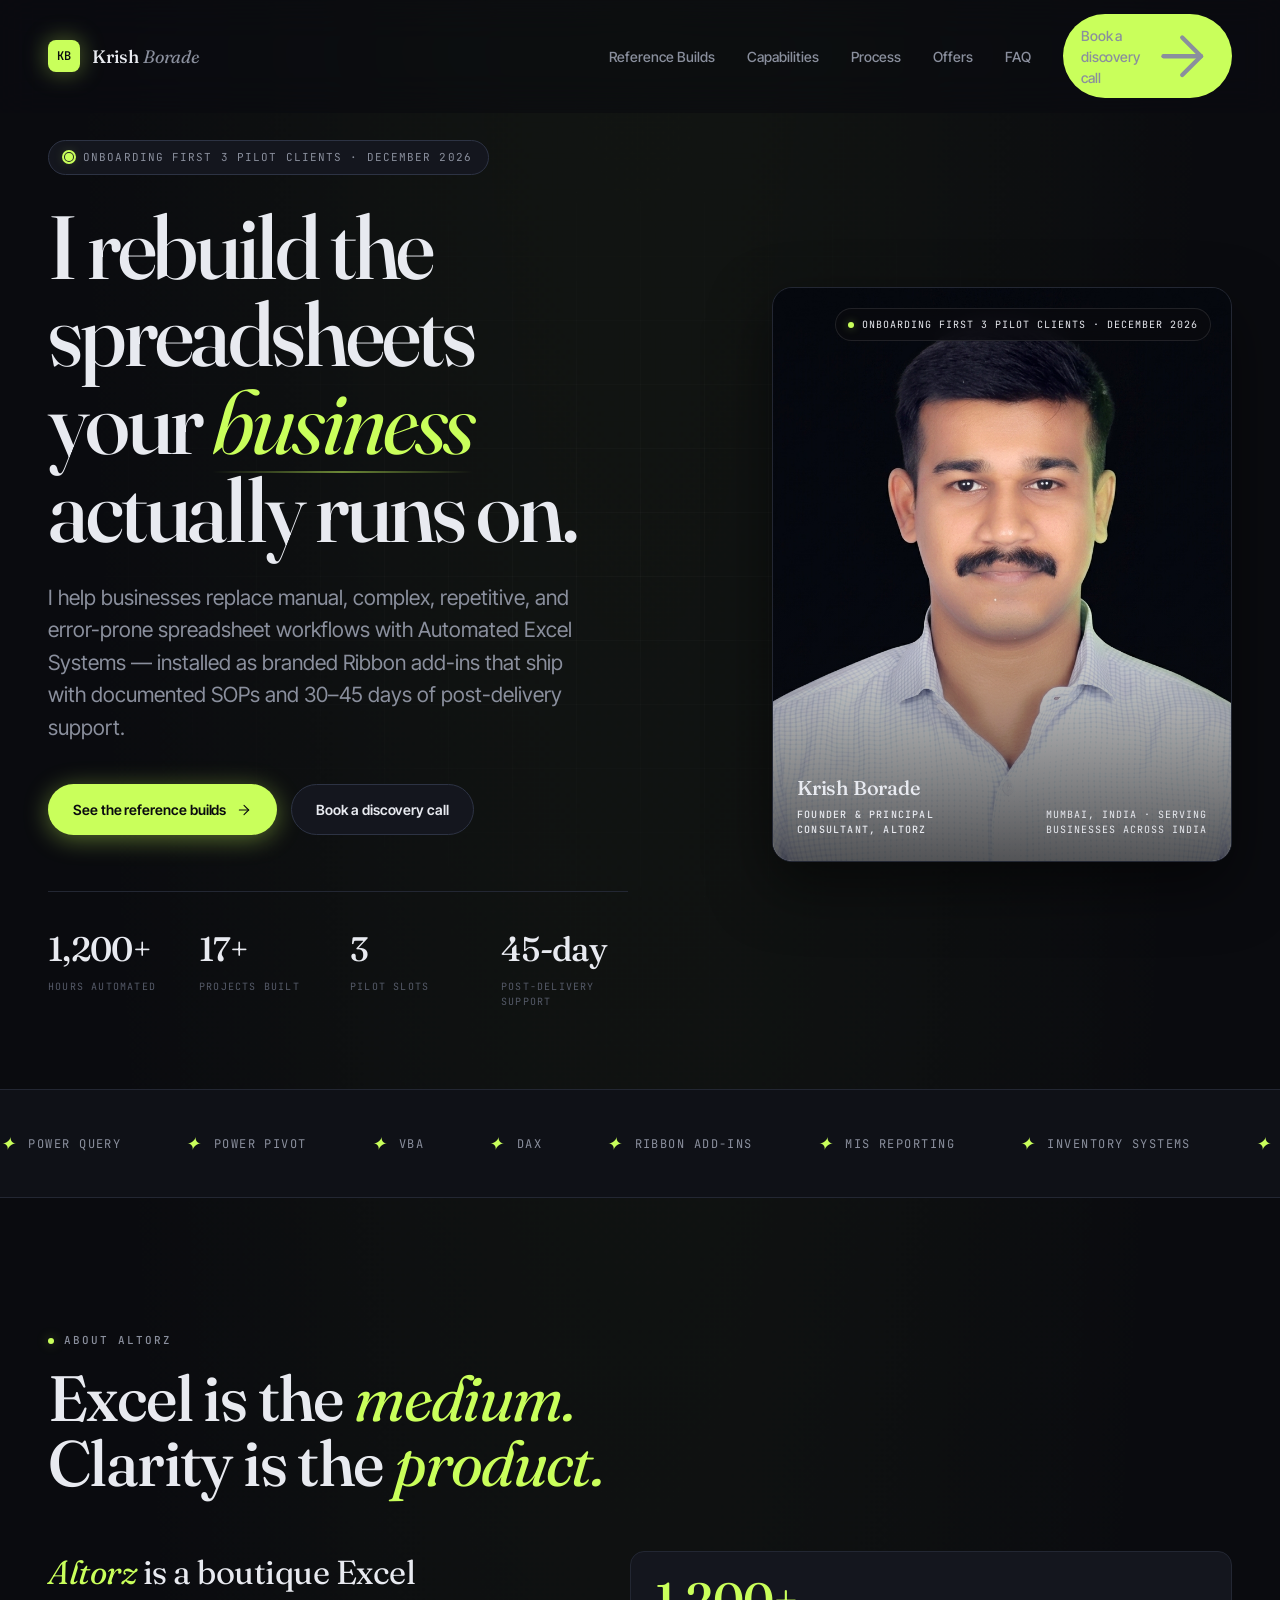
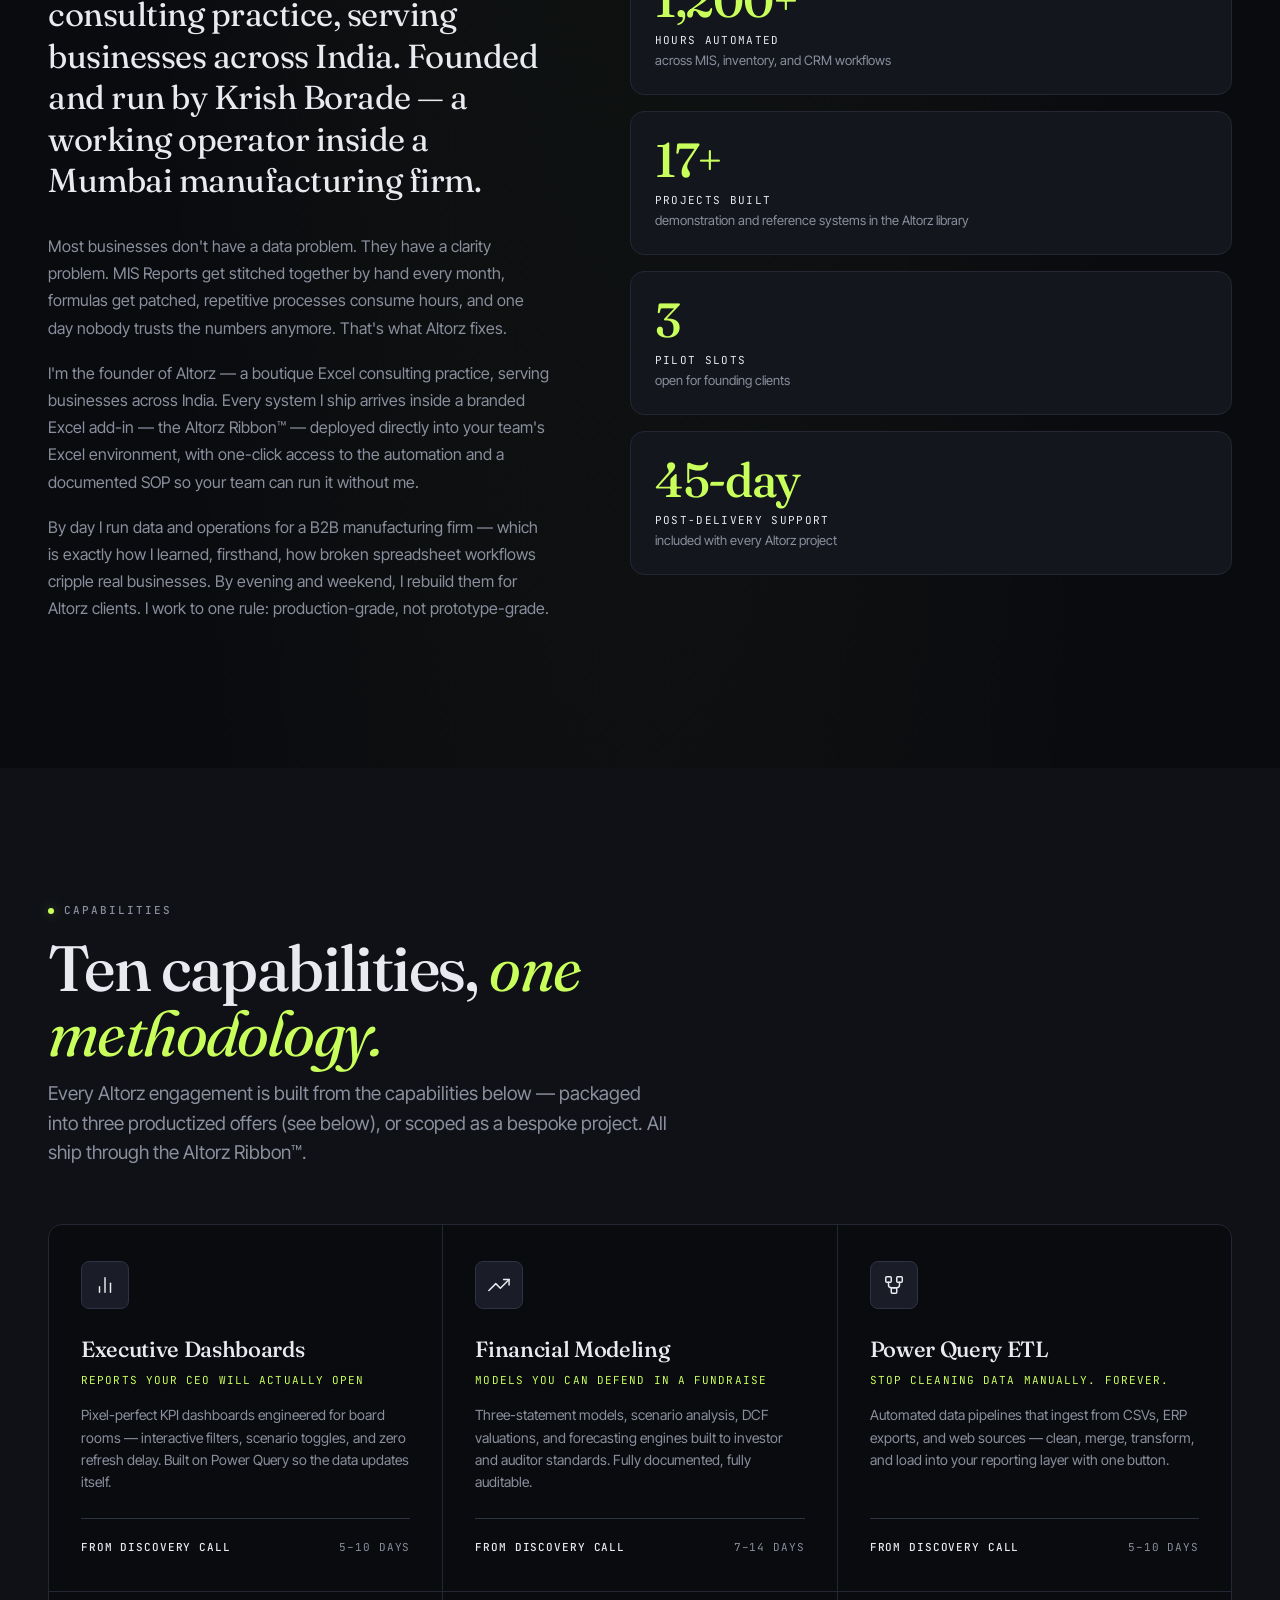
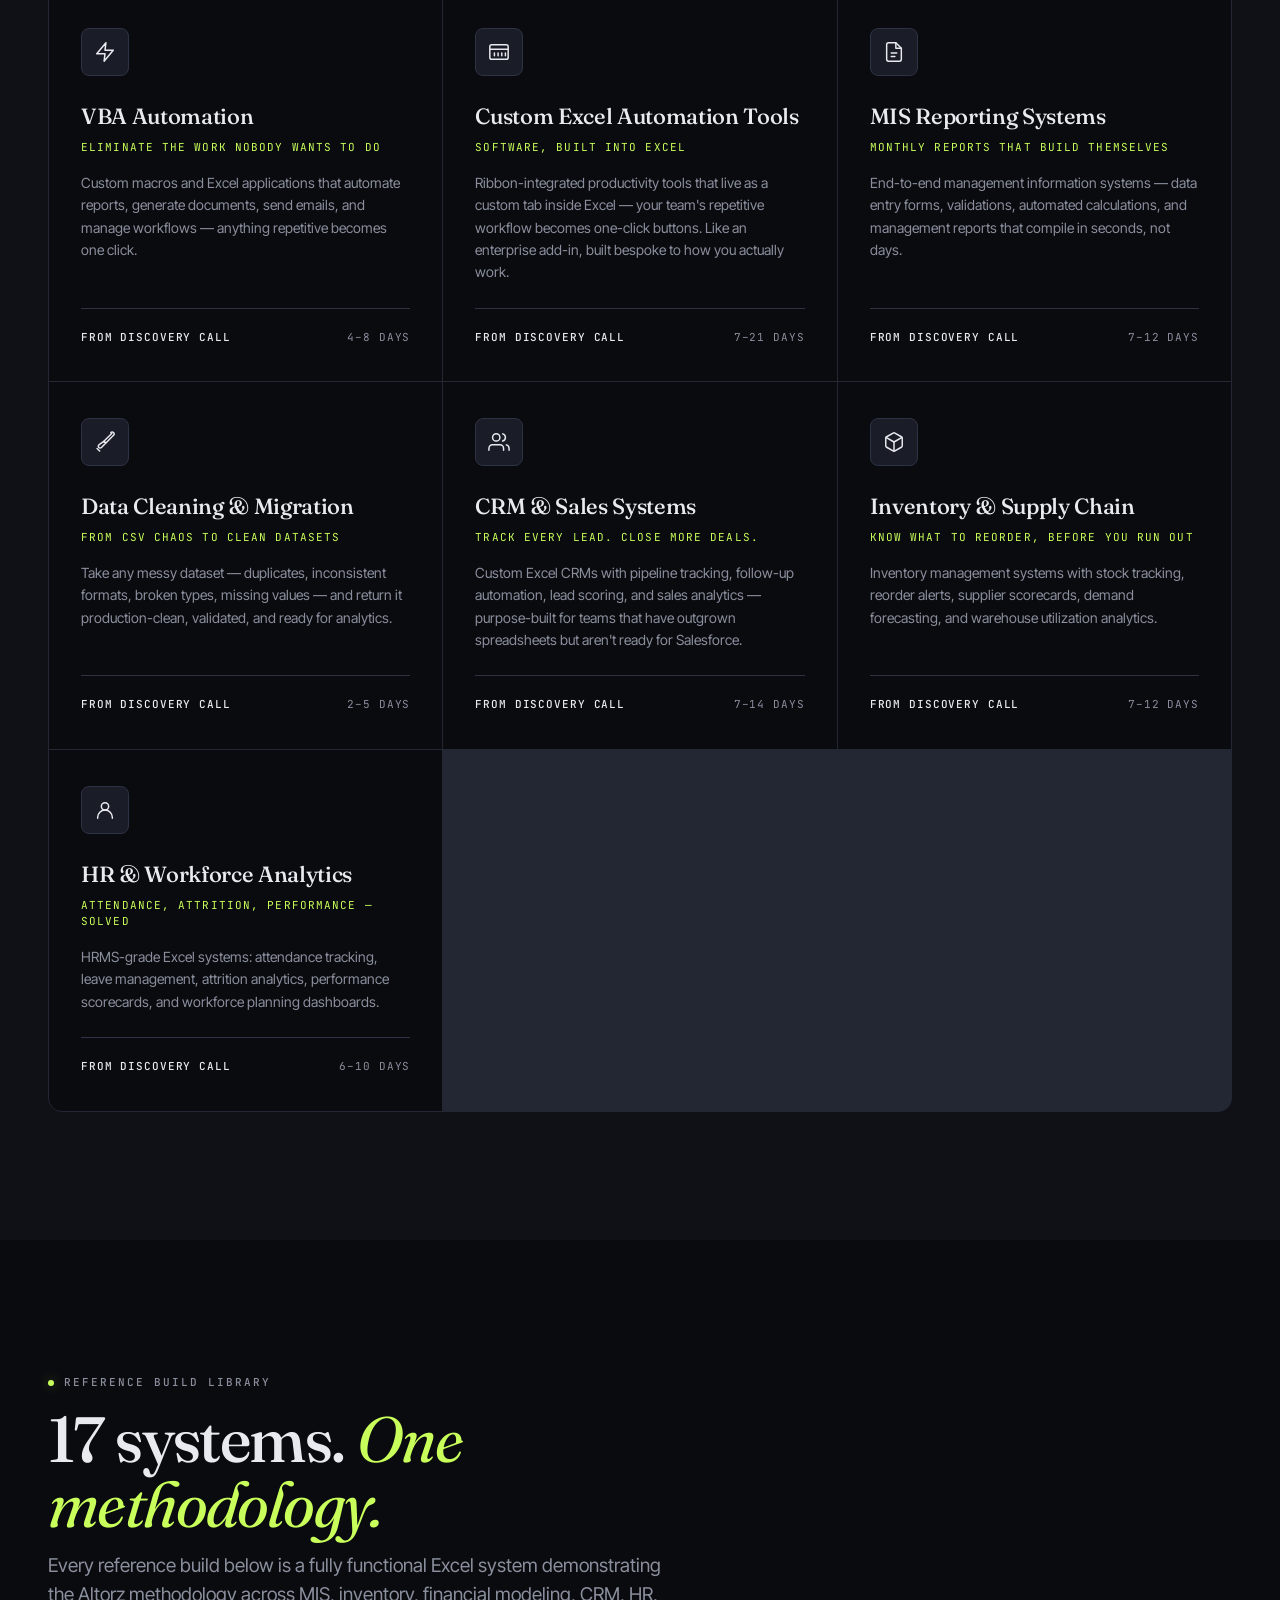
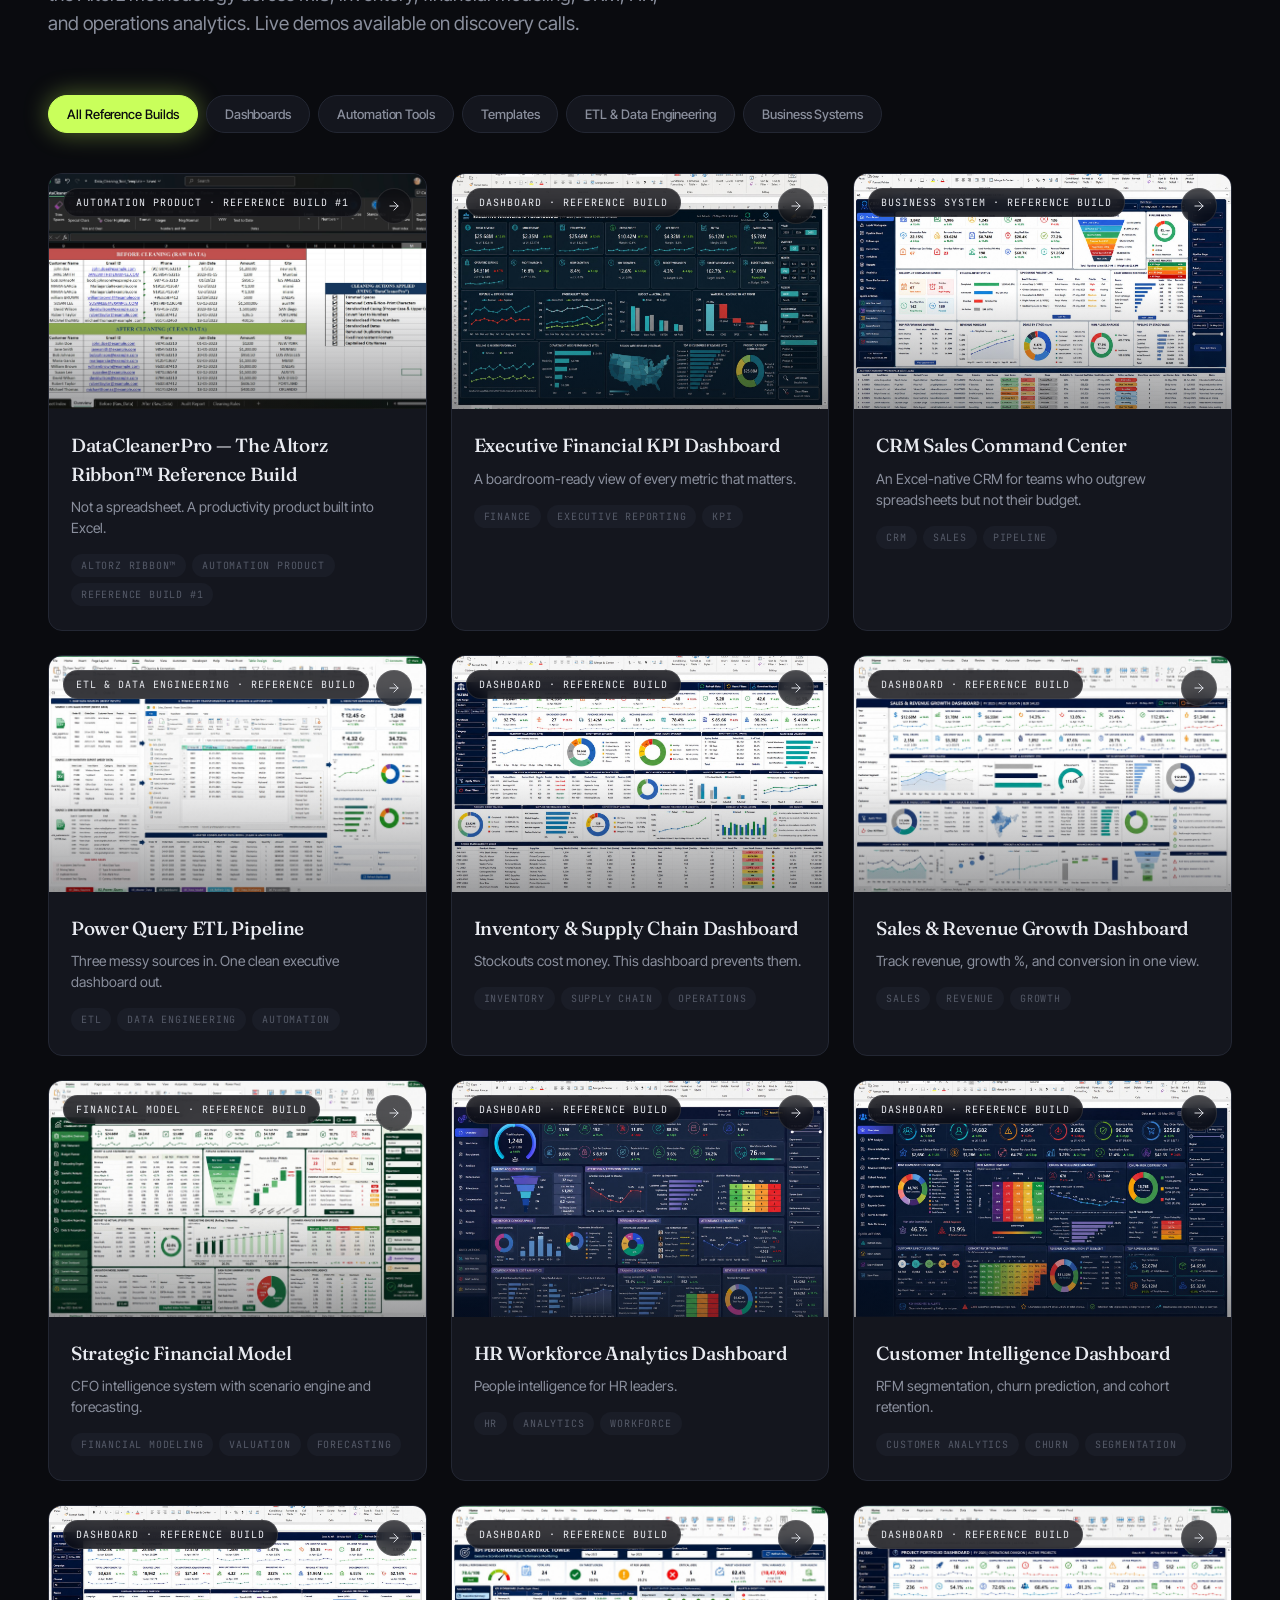
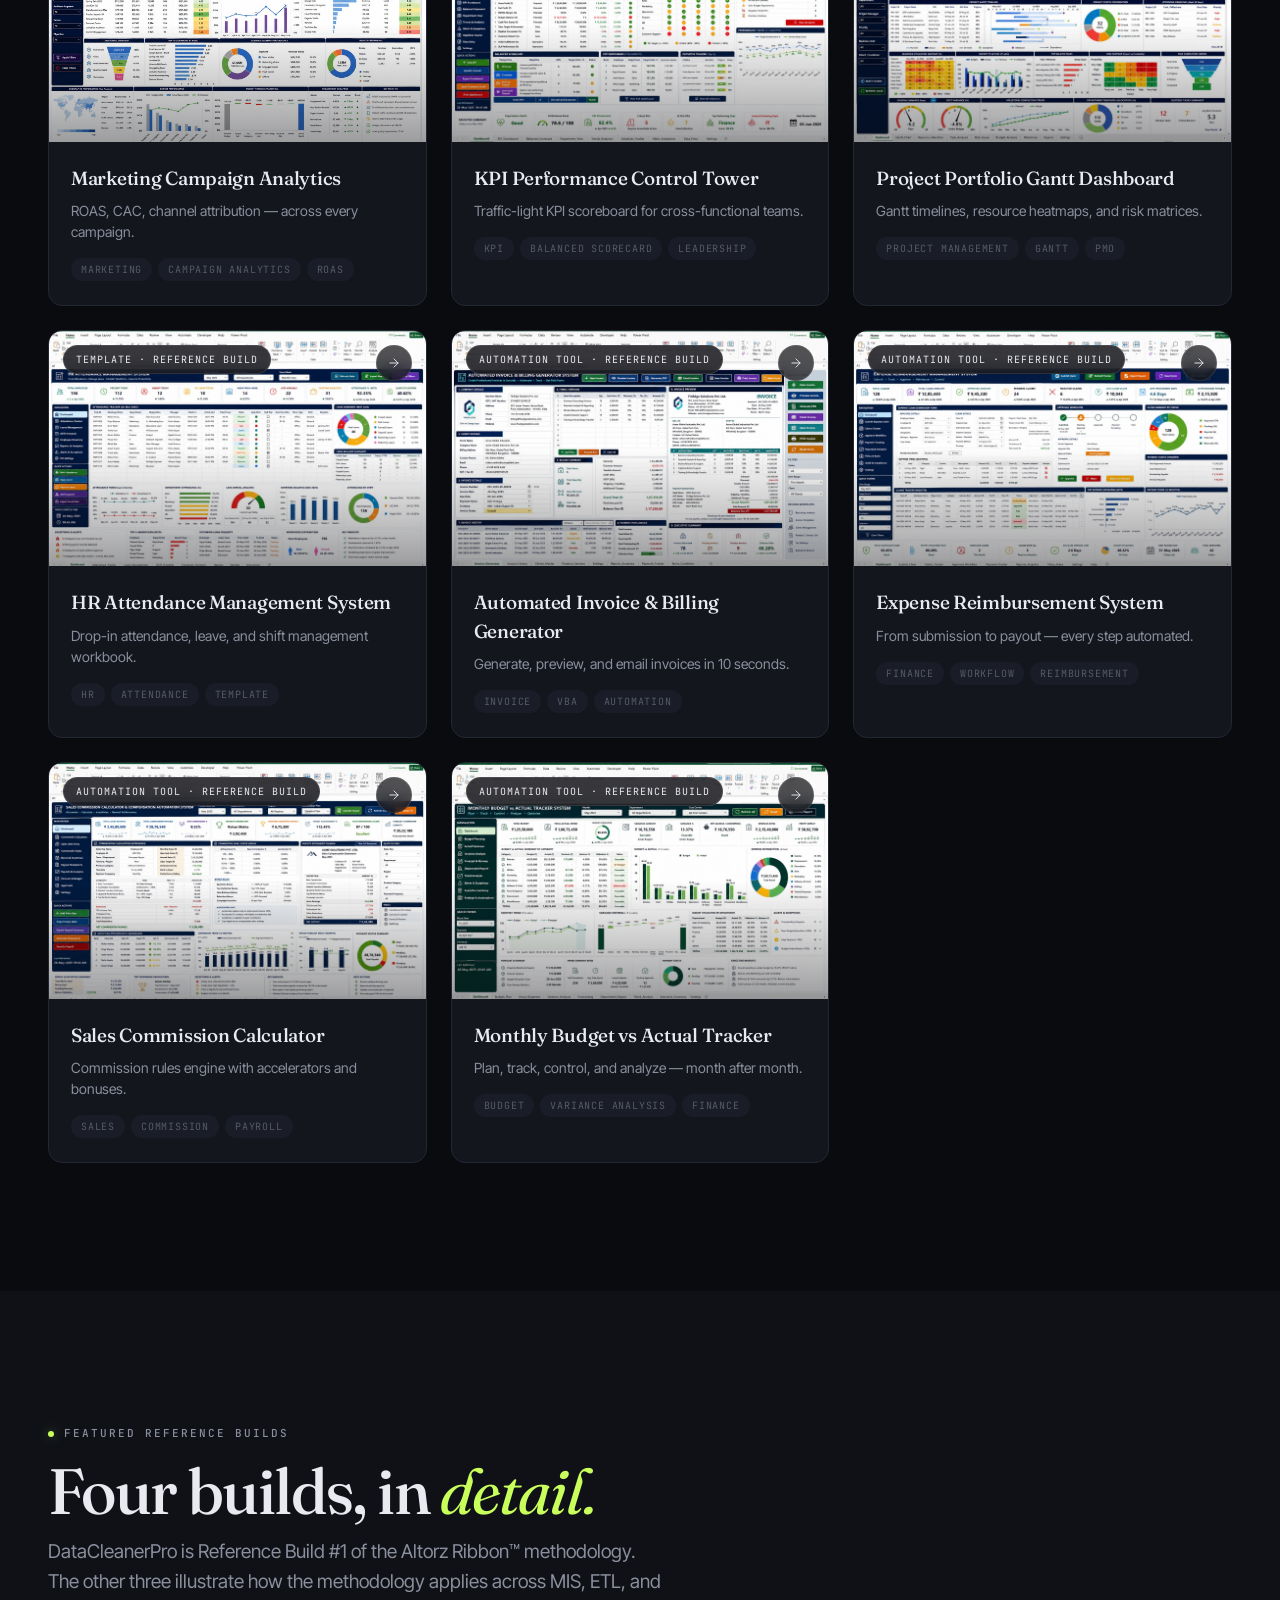
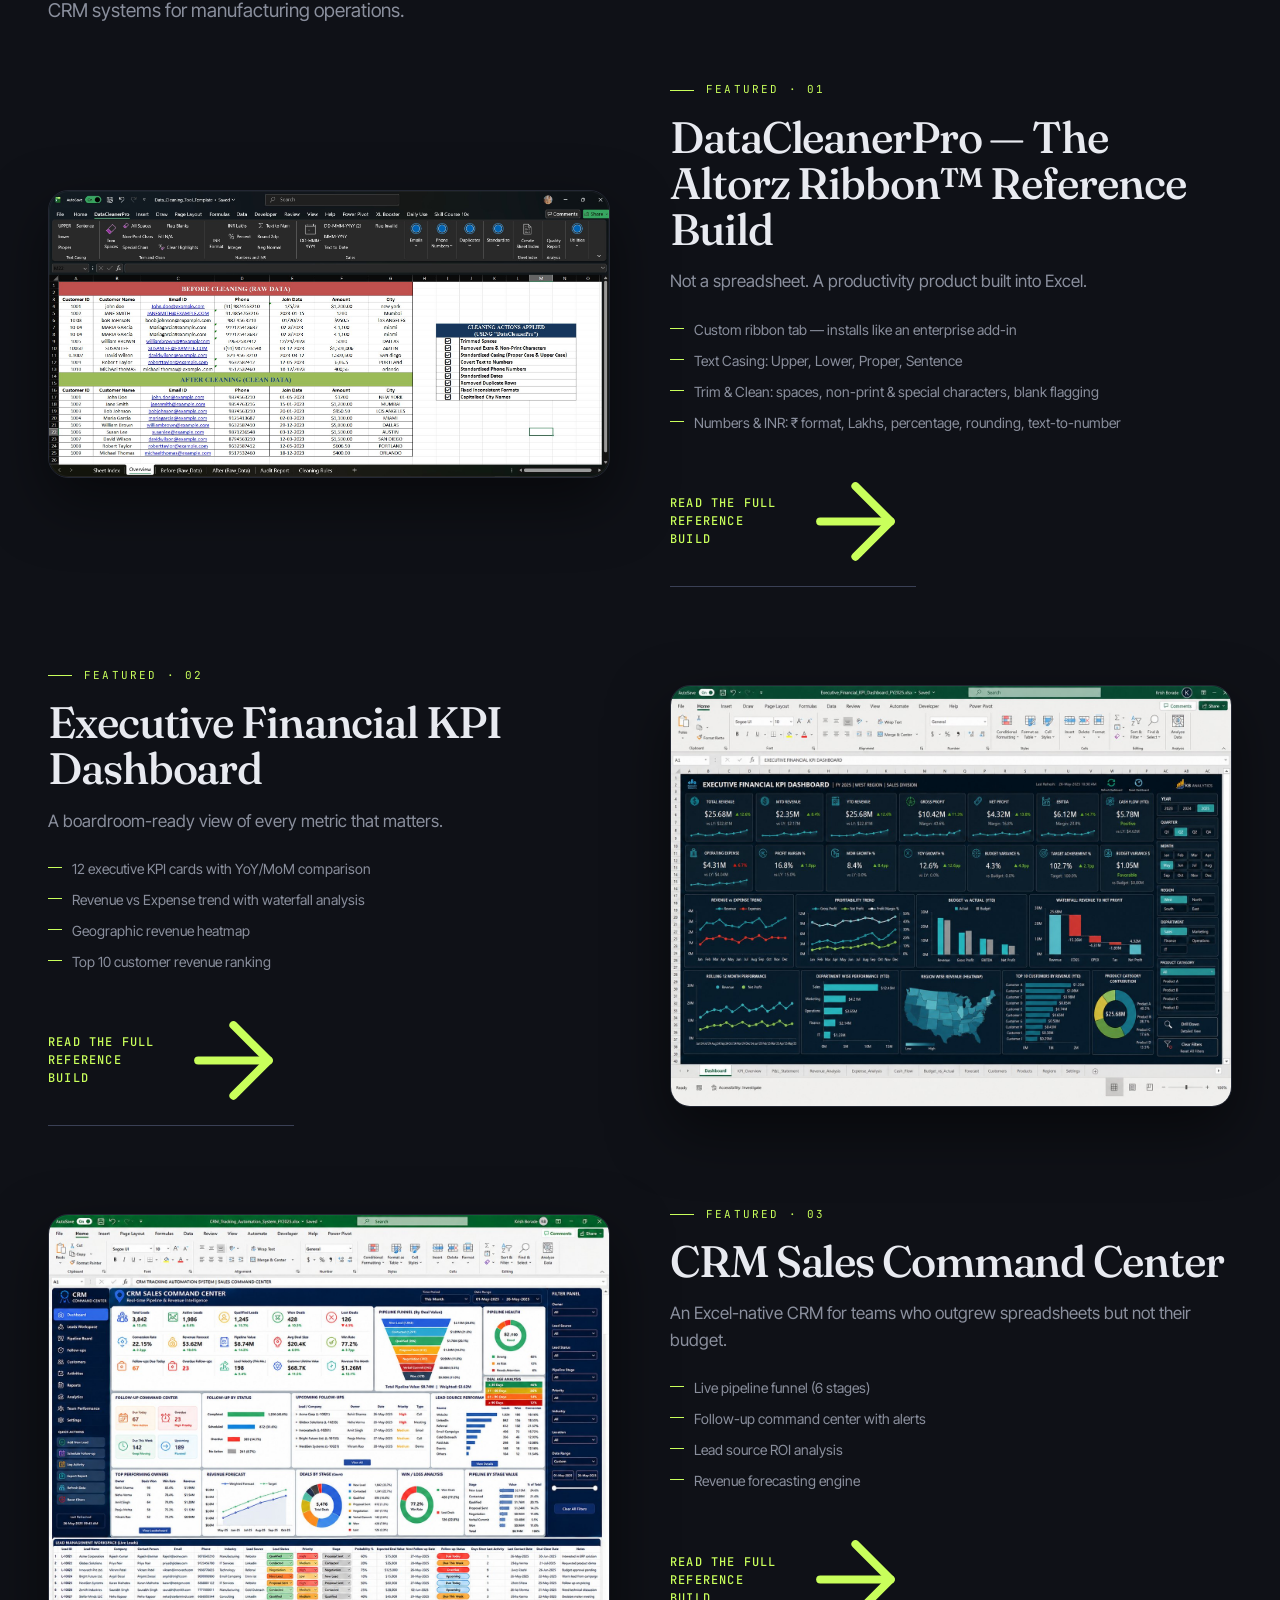
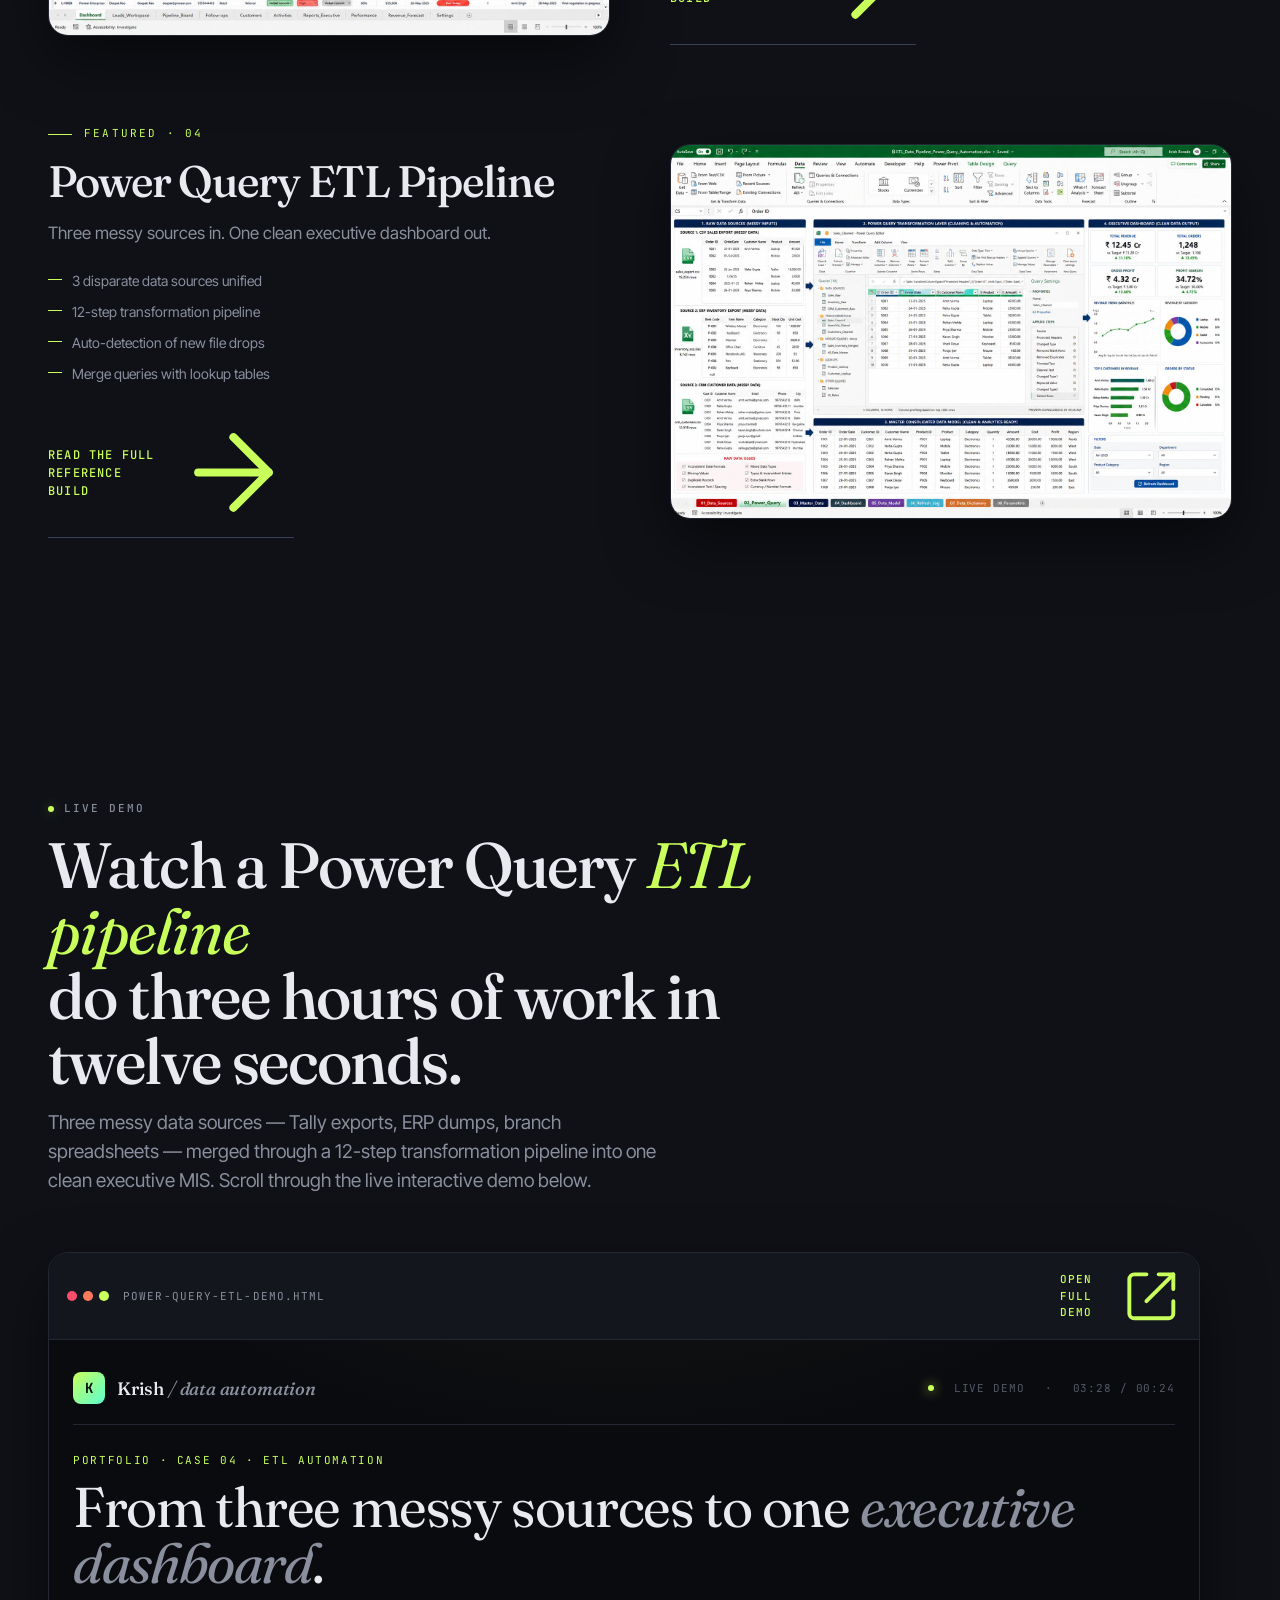
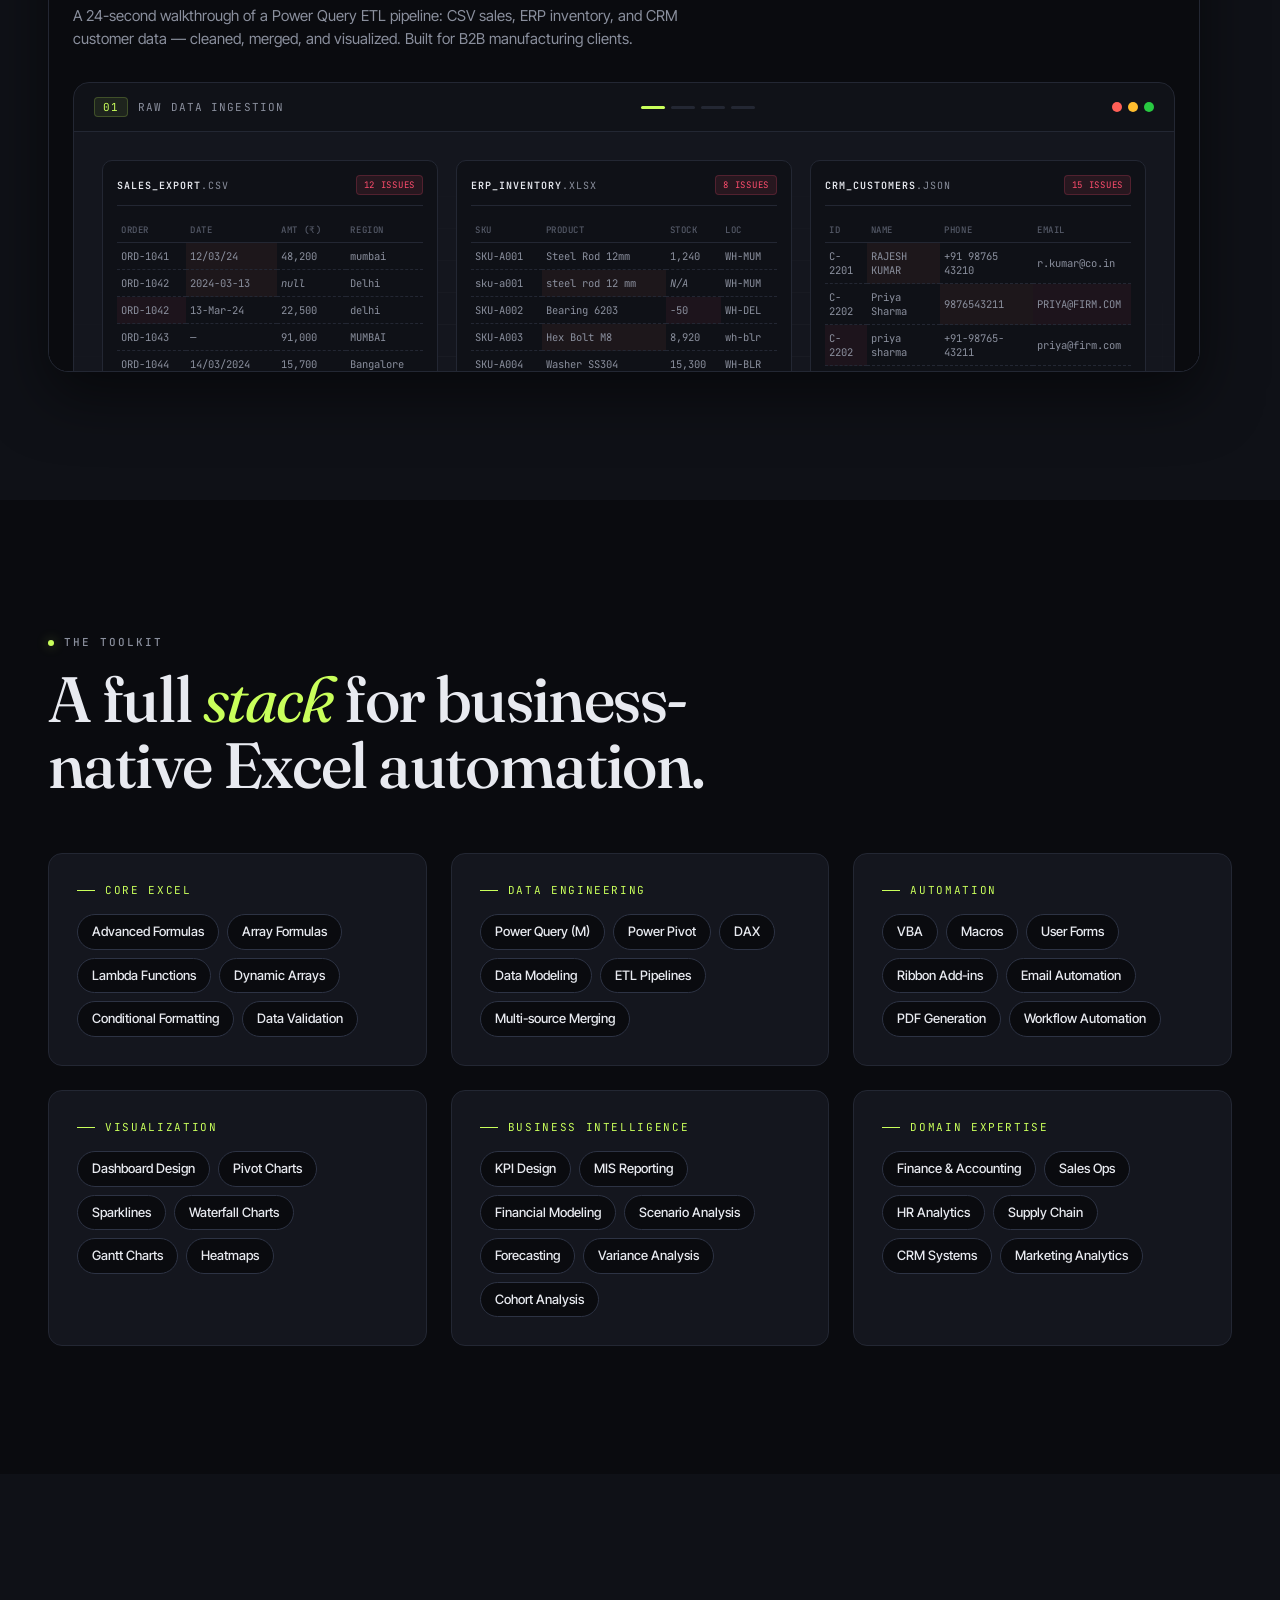
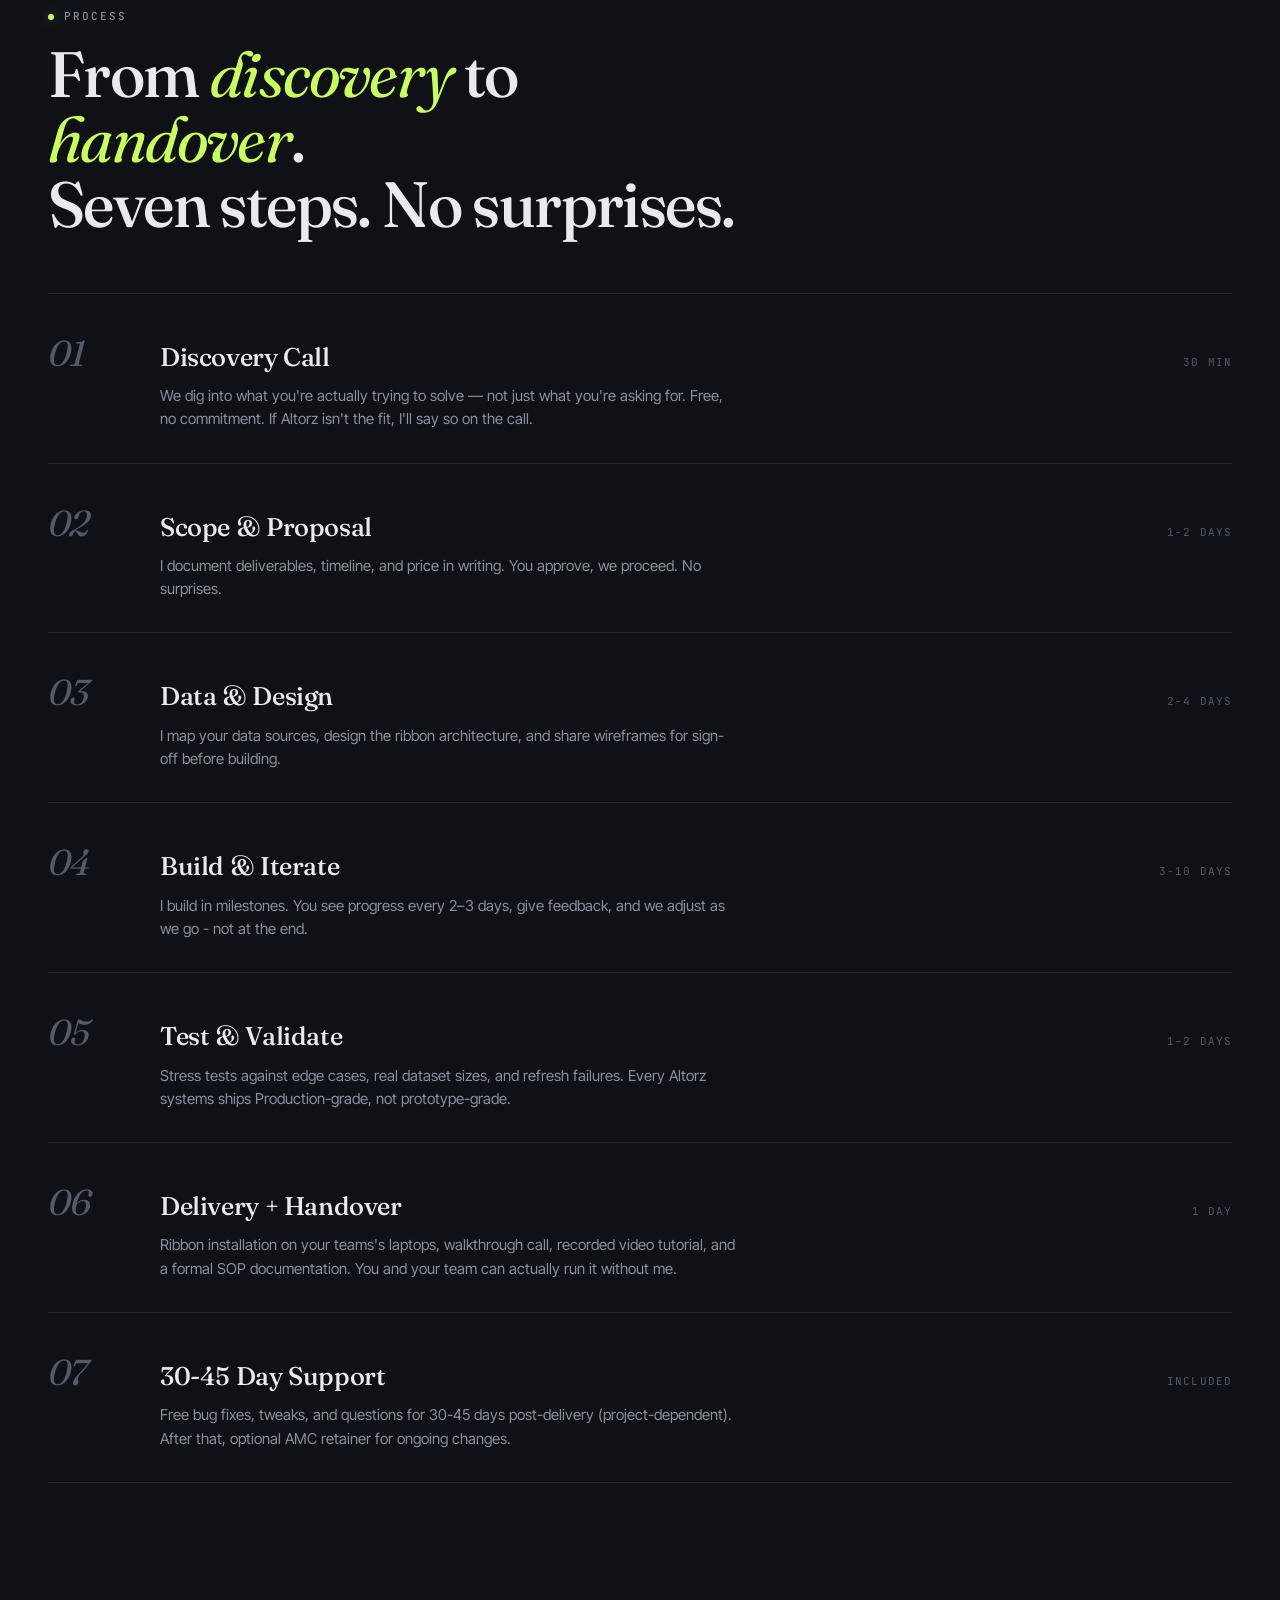
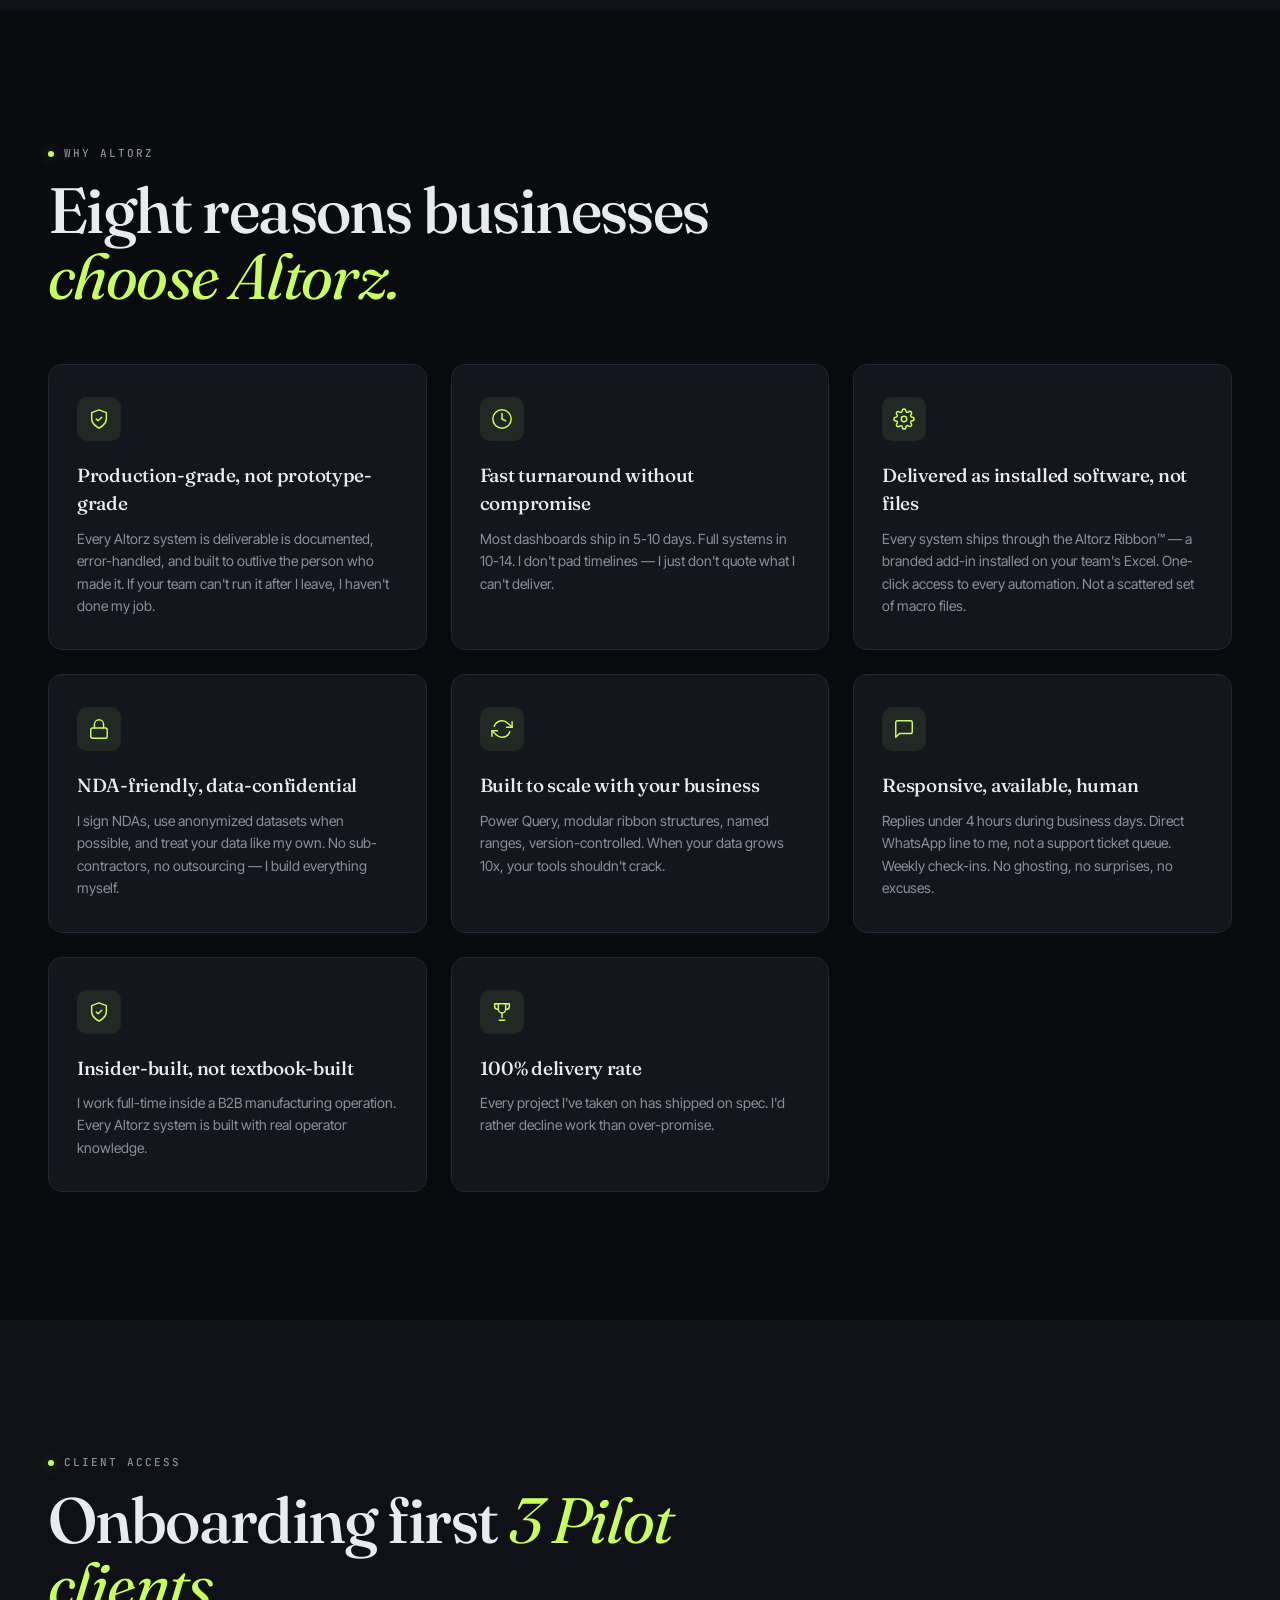
==== commit 75d5ed3e: "Deploy: favicon + OG image + dynamic month + KB avatar + MOST RECOMMENDED label + Netlify Forms + co" ====
--- a/index.html
+++ b/index.html
@@ -60,7 +60,19 @@
   <!-- Favicon -->
   <link
     rel="icon"
-    href="data:image/svg+xml,%3Csvg xmlns='http://www.w3.org/2000/svg' viewBox='0 0 32 32'%3E%3Crect width='32' height='32' rx='8' fill='%23c9ff5b'/%3E%3Ctext x='16' y='22' text-anchor='middle' font-family='monospace' font-weight='600' font-size='14' fill='%230a0b0f'%3EKB%3C/text%3E%3C/svg%3E"
+    type="image/png"
+    sizes="512x512"
+    href="/assets/images/altorz-favicon.png"
+  >
+  <link
+    rel="icon"
+    type="image/png"
+    sizes="32x32"
+    href="/assets/images/altorz-favicon.png"
+  >
+  <link
+    rel="apple-touch-icon"
+    href="/assets/images/altorz-favicon.png"
   >
 </head>
 
--- a/css/main.css
+++ b/css/main.css
@@ -1397,7 +1397,7 @@
   box-shadow: 0 0 40px rgba(201, 255, 91, 0.08);
 }
 .pricing-card.highlighted::before {
-  content: 'Most chosen';
+  content: 'Most Recommended';
   position: absolute;
   top: -1px; right: 28px;
   background: var(--accent);
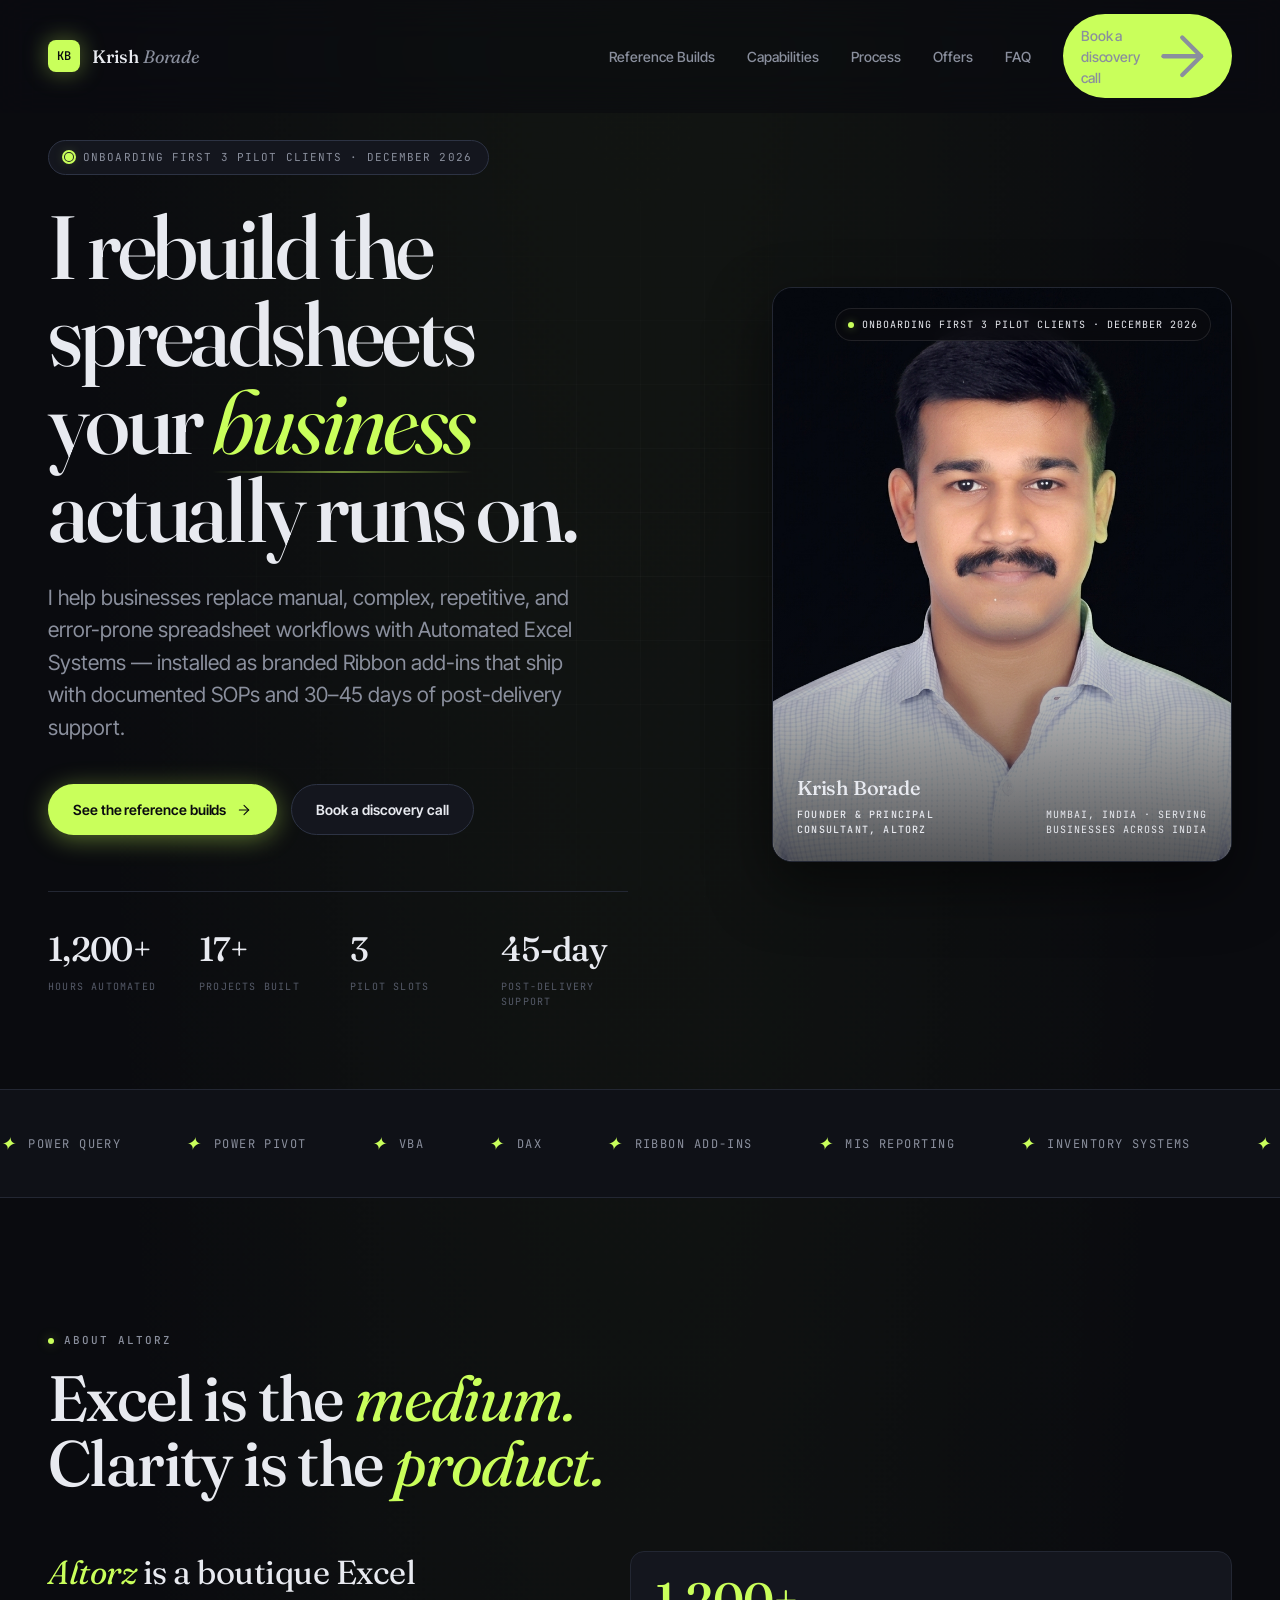
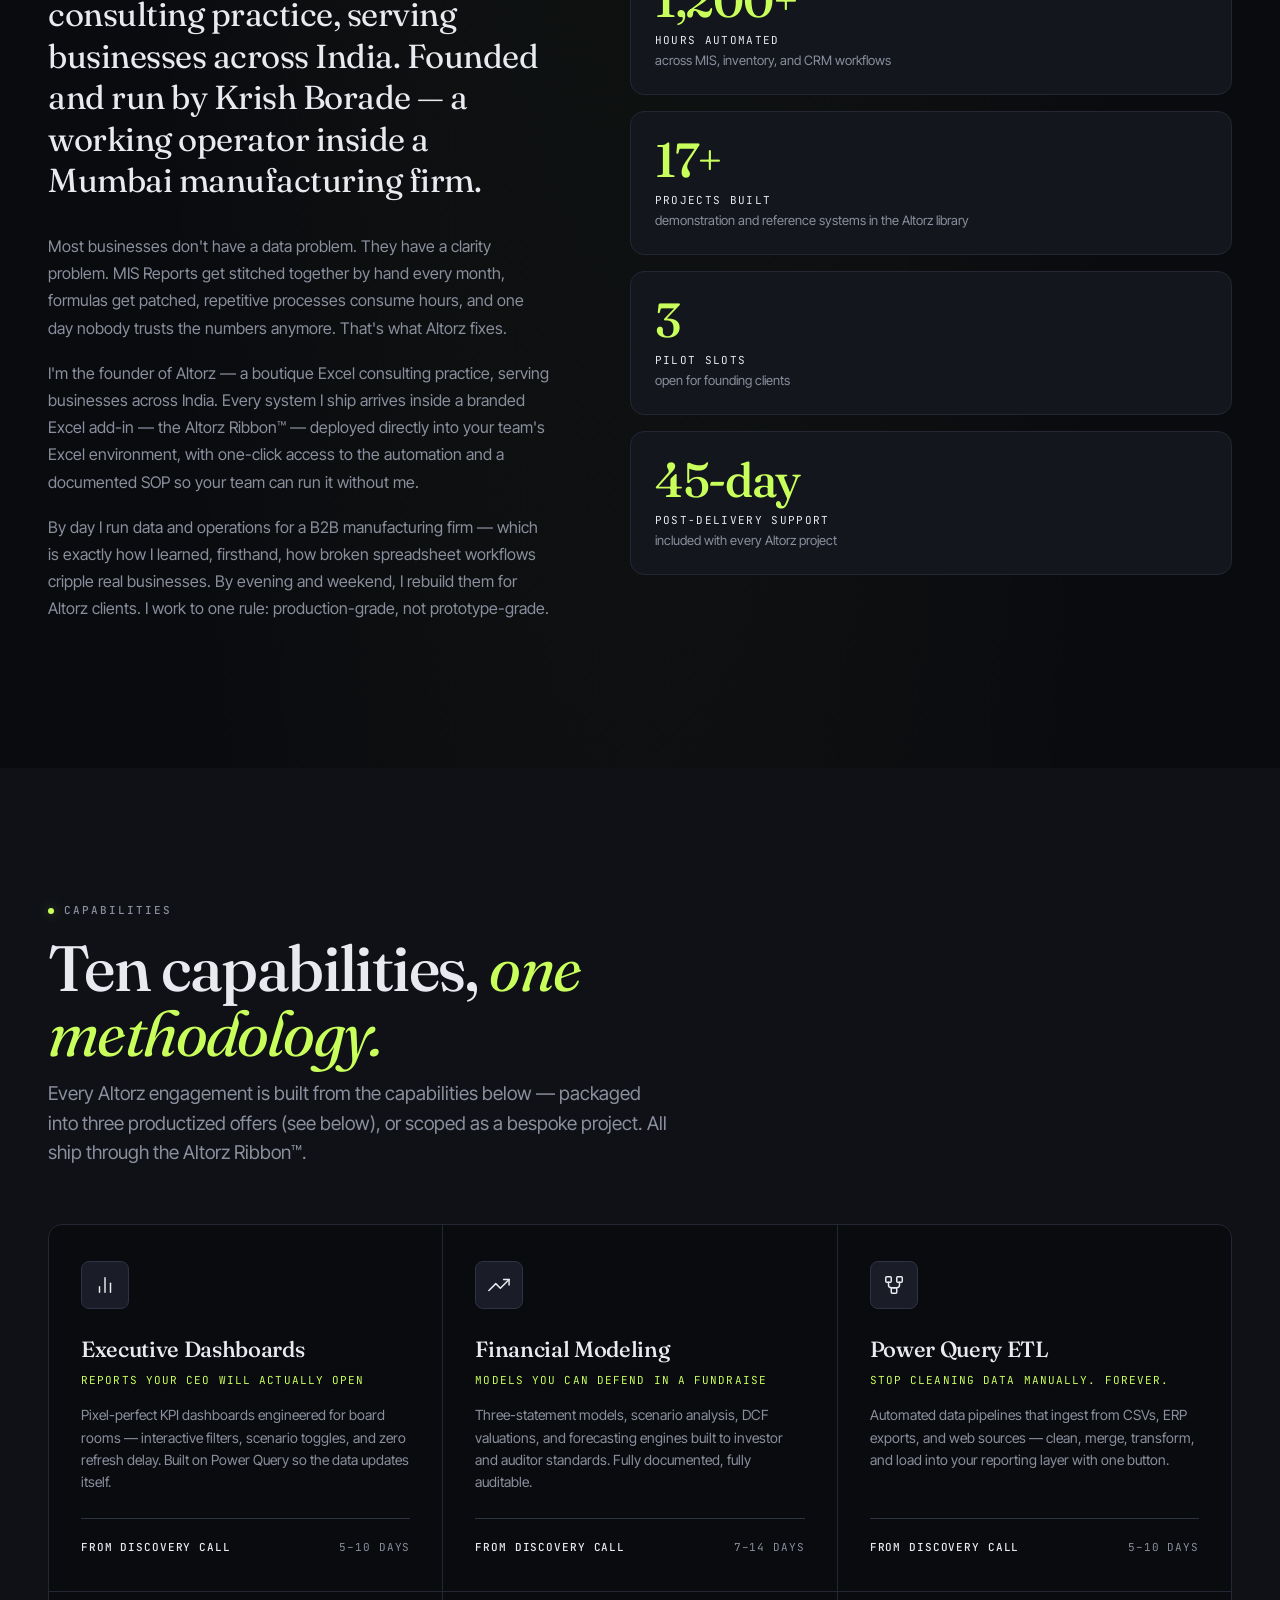
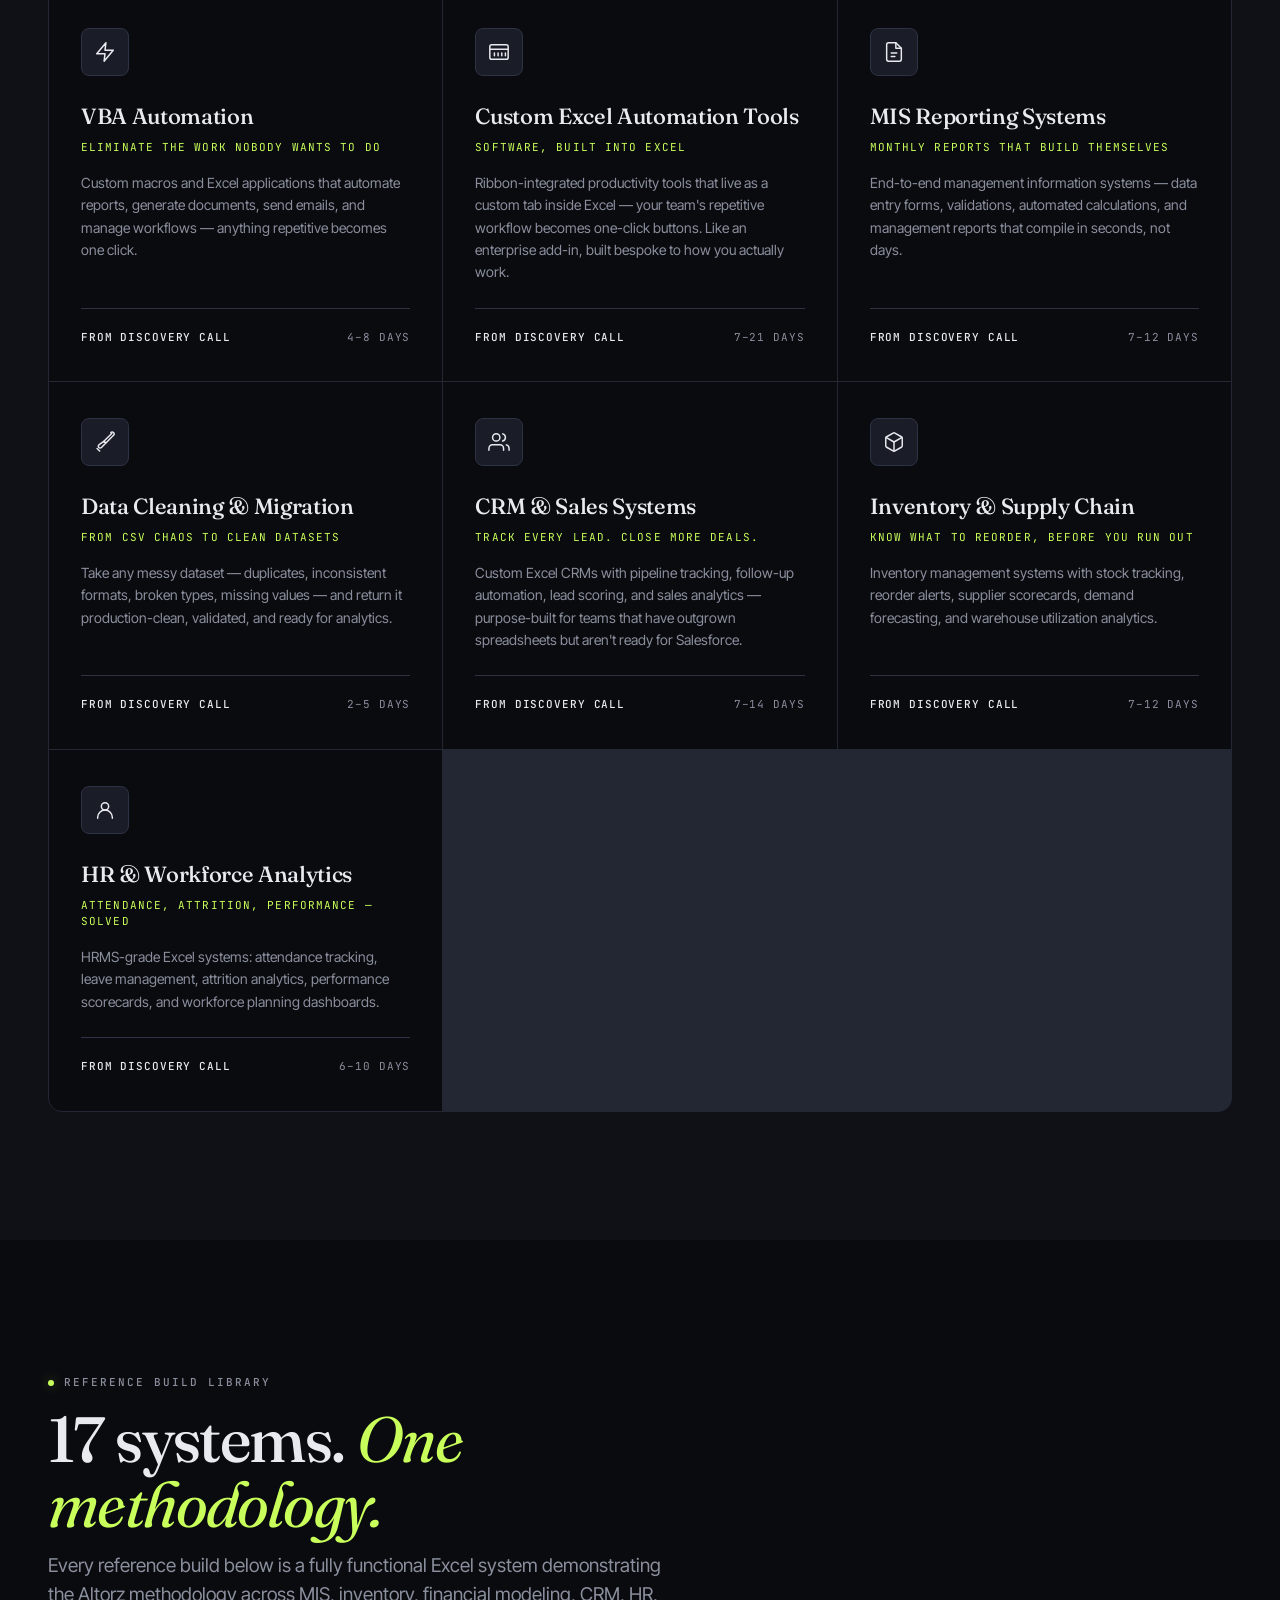
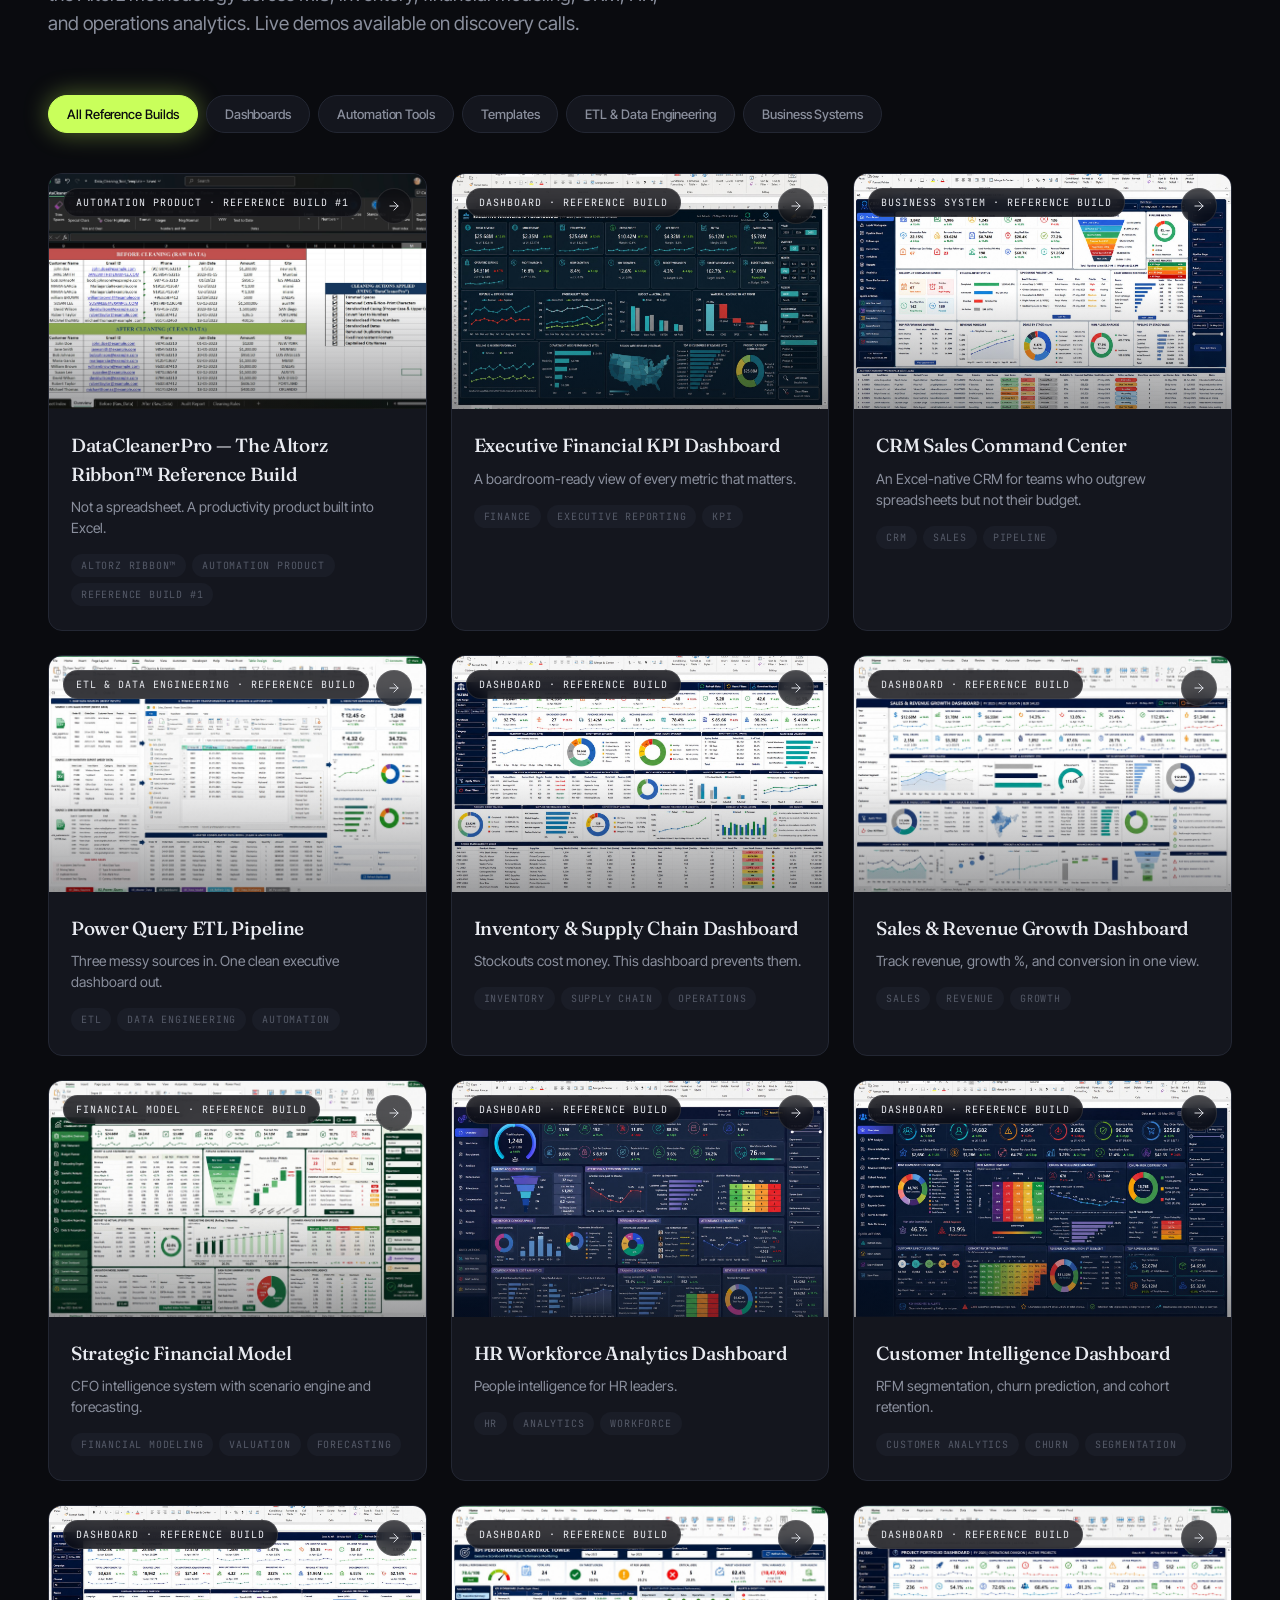
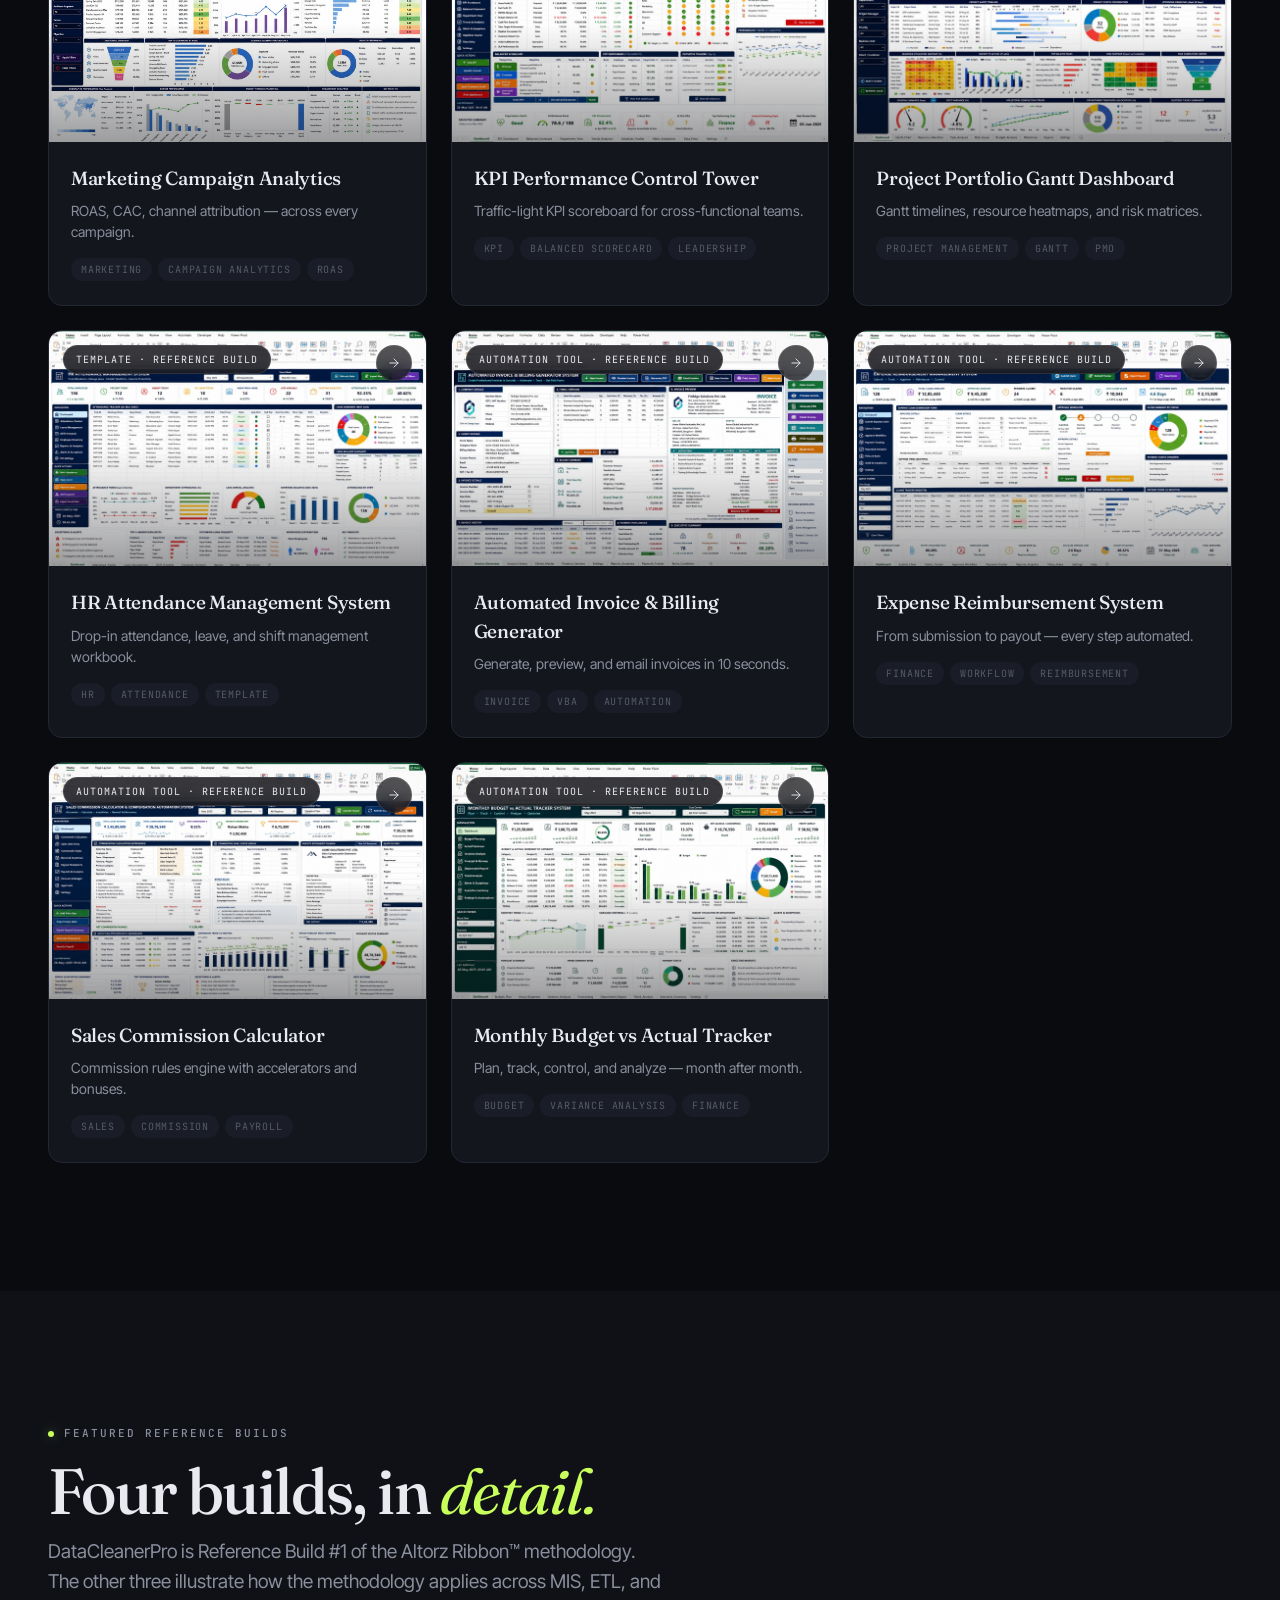
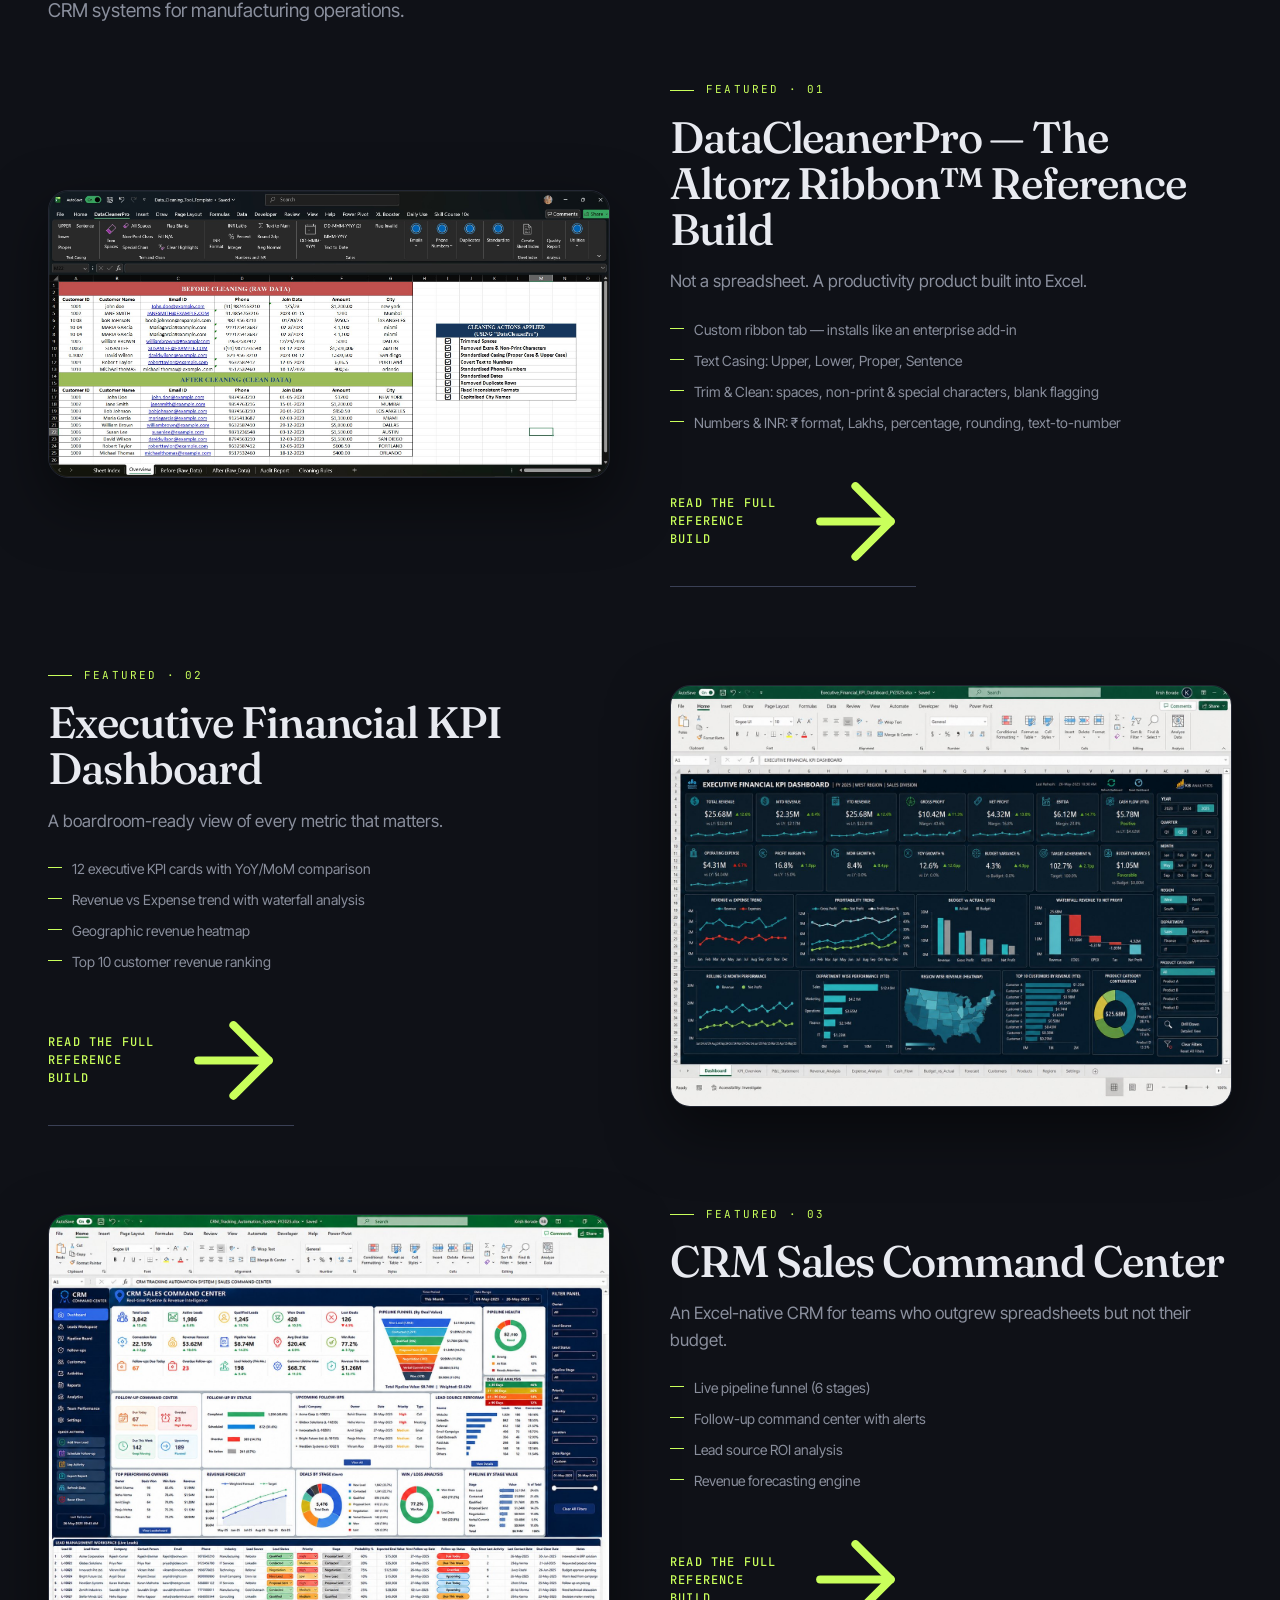
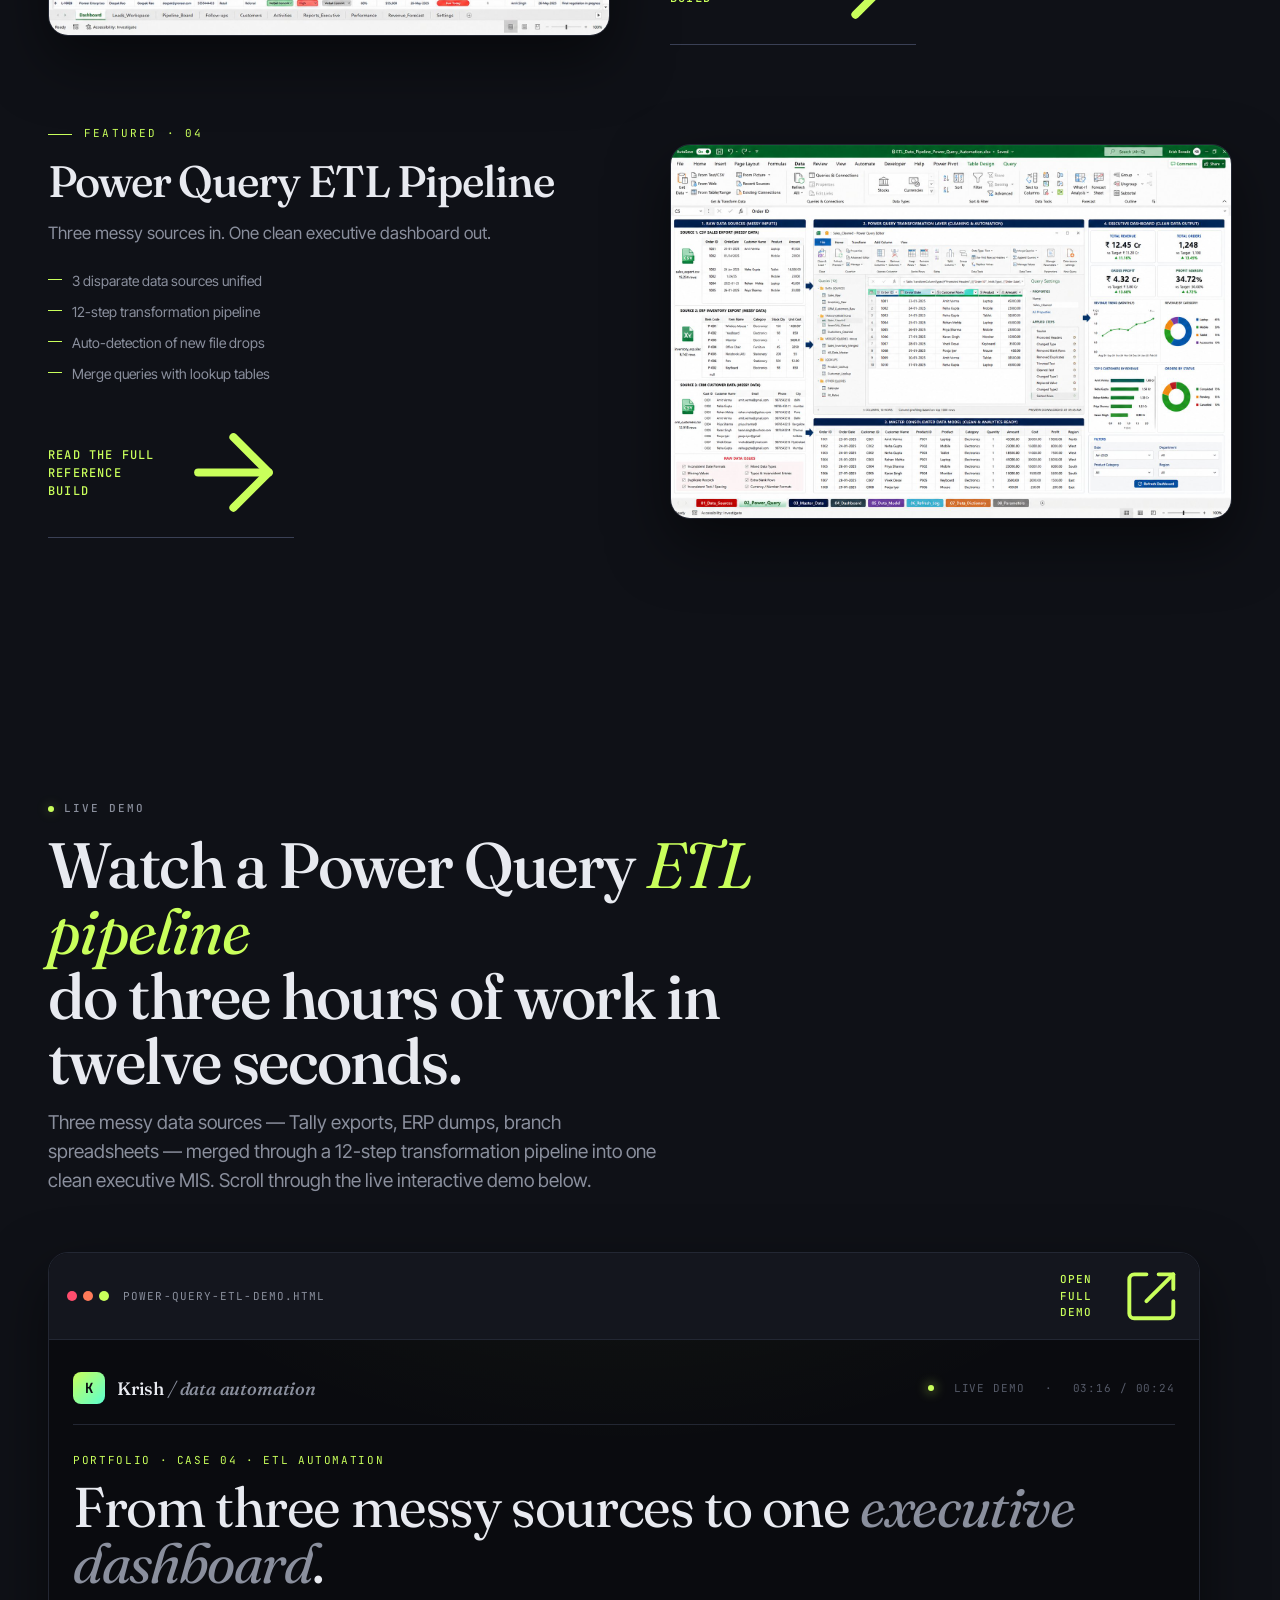
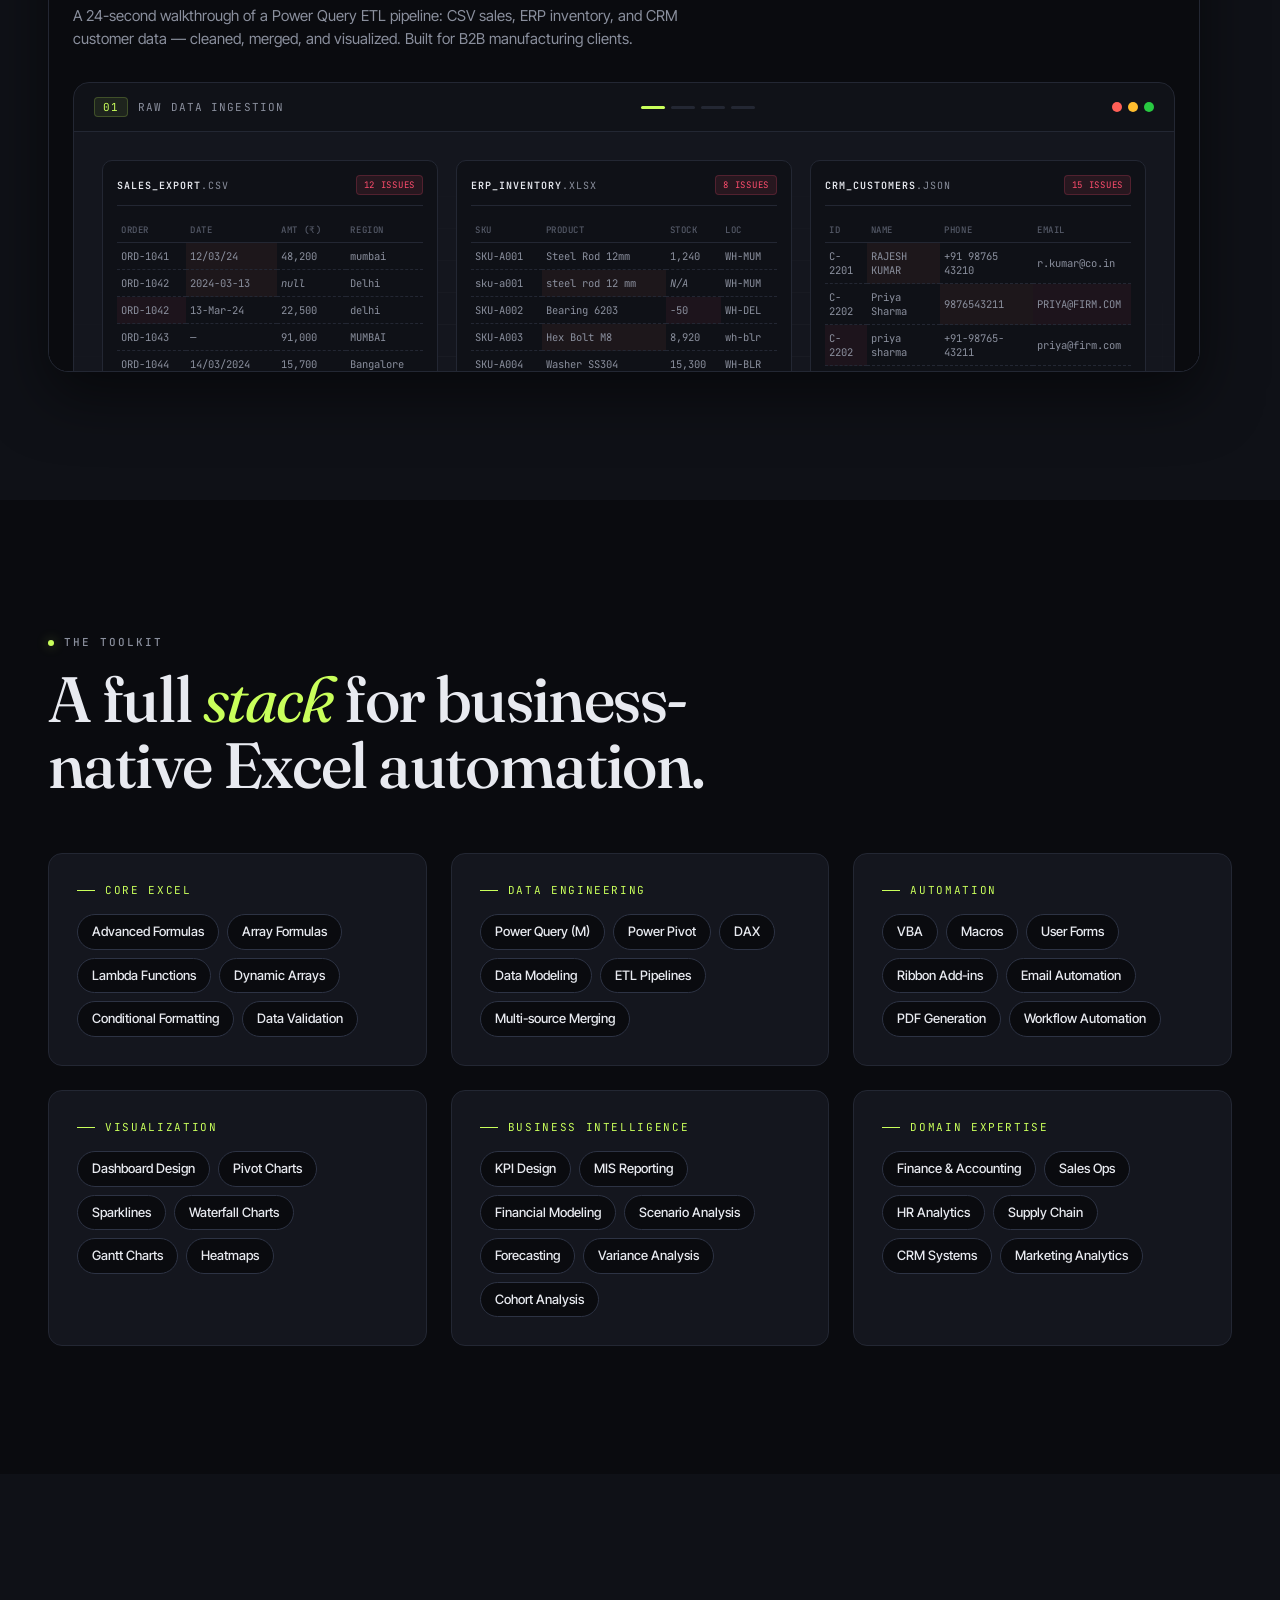
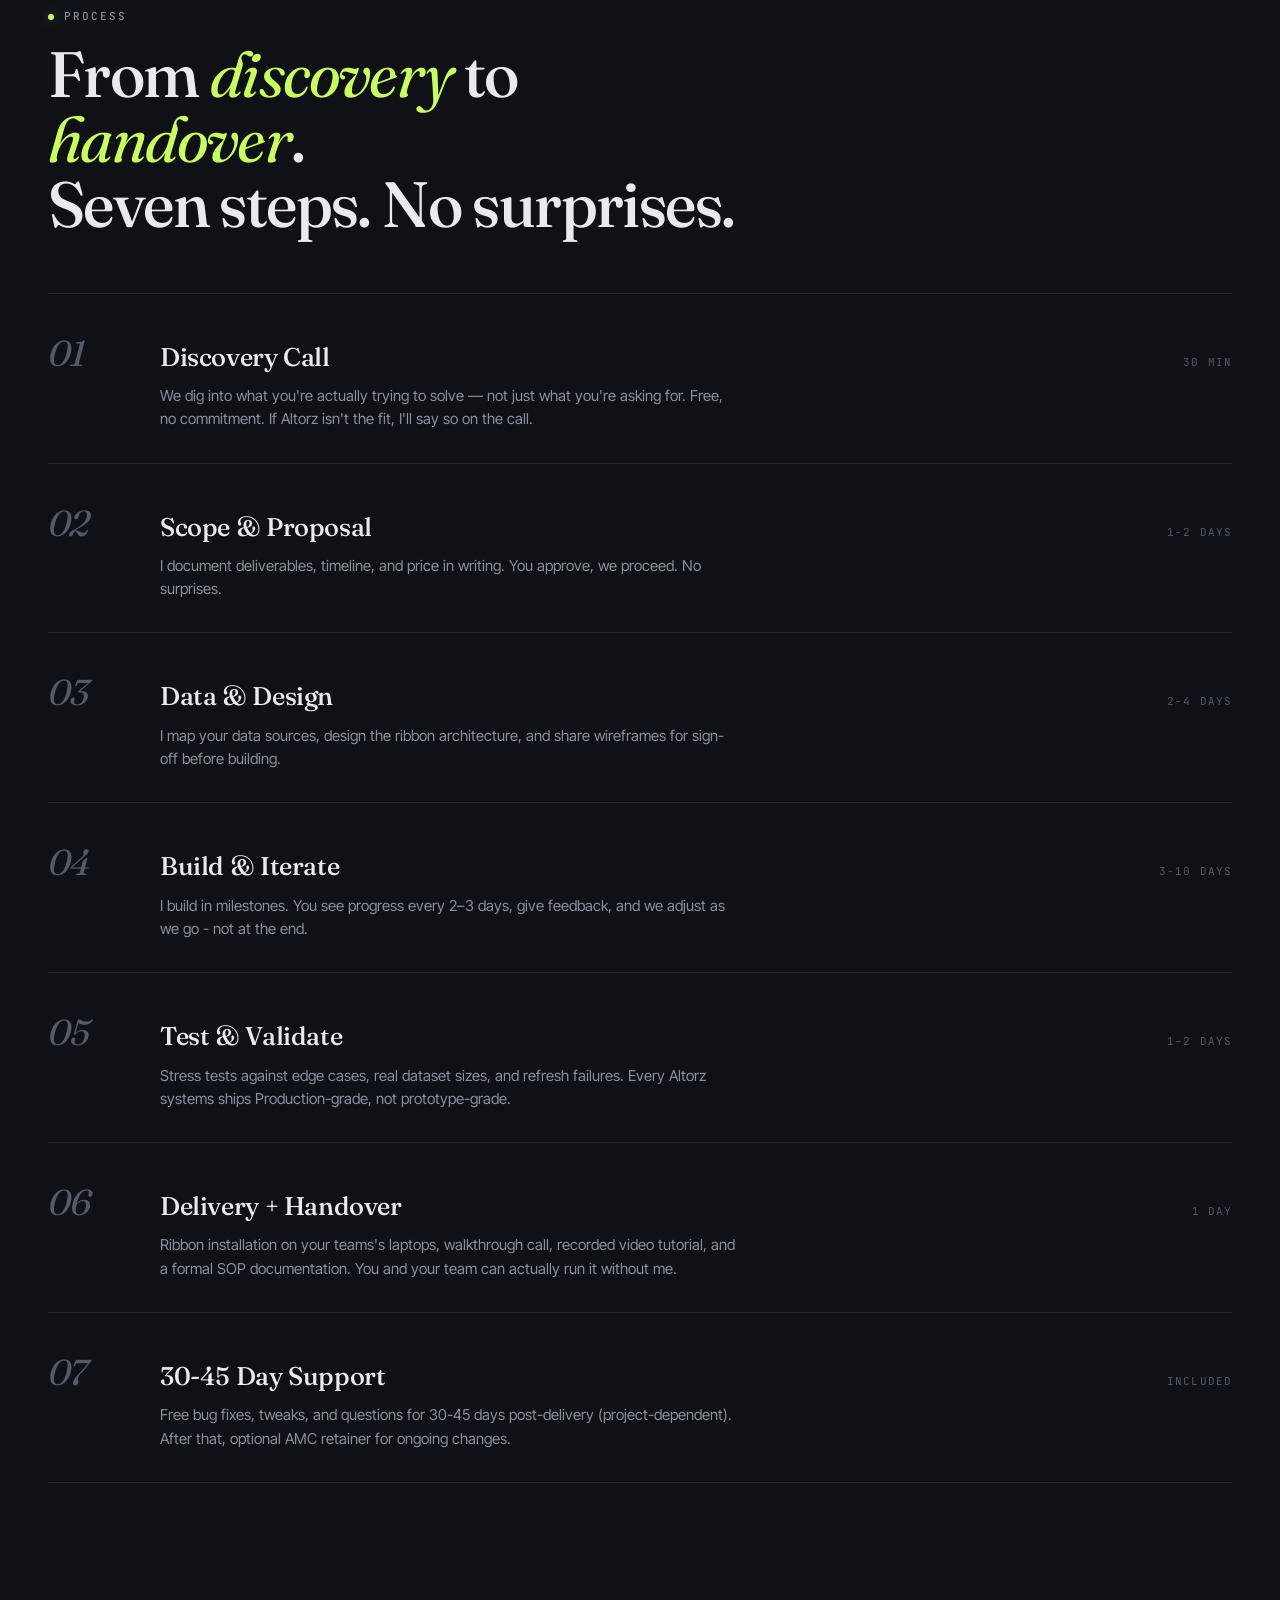
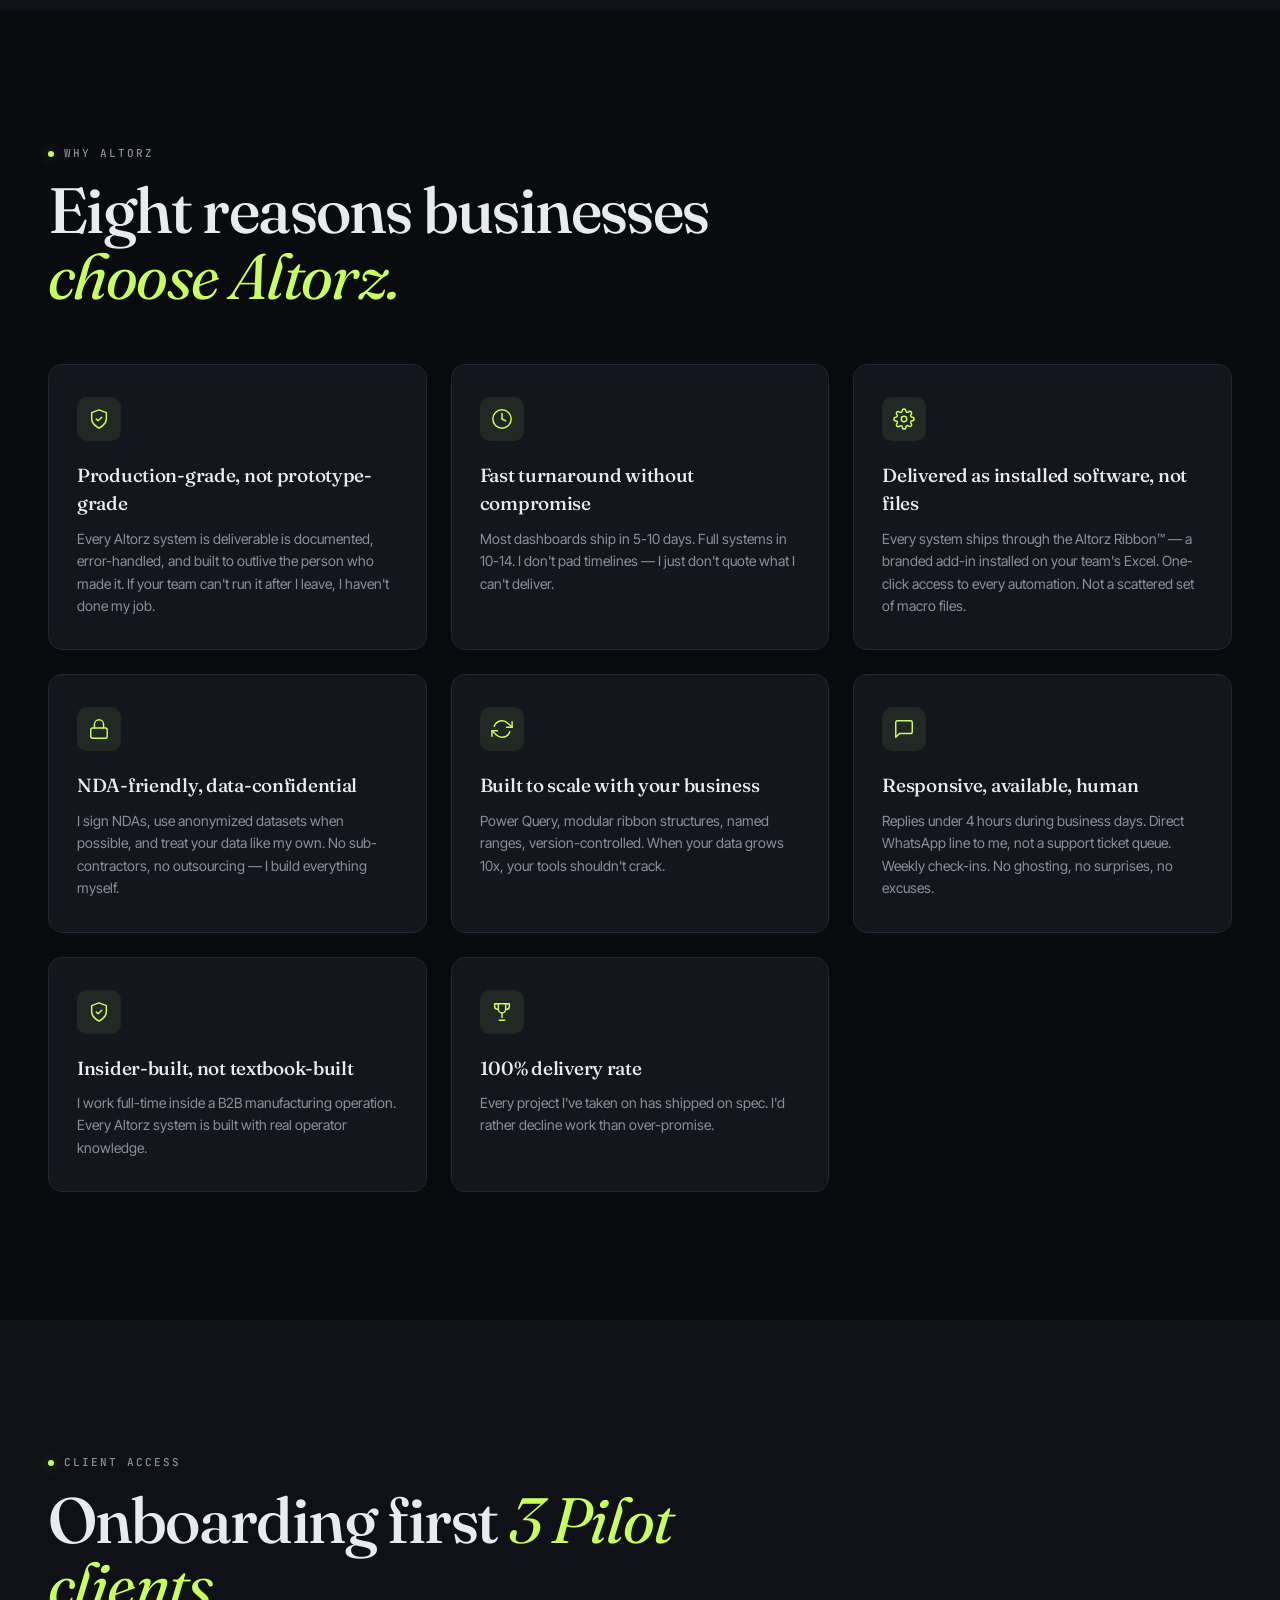
==== commit 683d3692: "Fix: Add hidden static form for Netlify Forms detection" ====
--- a/index.html
+++ b/index.html
@@ -136,5 +136,15 @@
   <!-- ============ APP ============ -->
   <script src="js/main.js"></script>
 
+<!-- Hidden form for Netlify Forms detection at build time.
+     The visible form is rendered dynamically by js/main.js and submits to this. -->
+<form name="project-inquiry" netlify netlify-honeypot="bot-field" hidden>
+  <input type="text" name="name" />
+  <input type="email" name="email" />
+  <input type="text" name="company" />
+  <input type="text" name="budget" />
+  <input type="text" name="service" />
+  <textarea name="message"></textarea>
+</form>
 </body>
 </html>
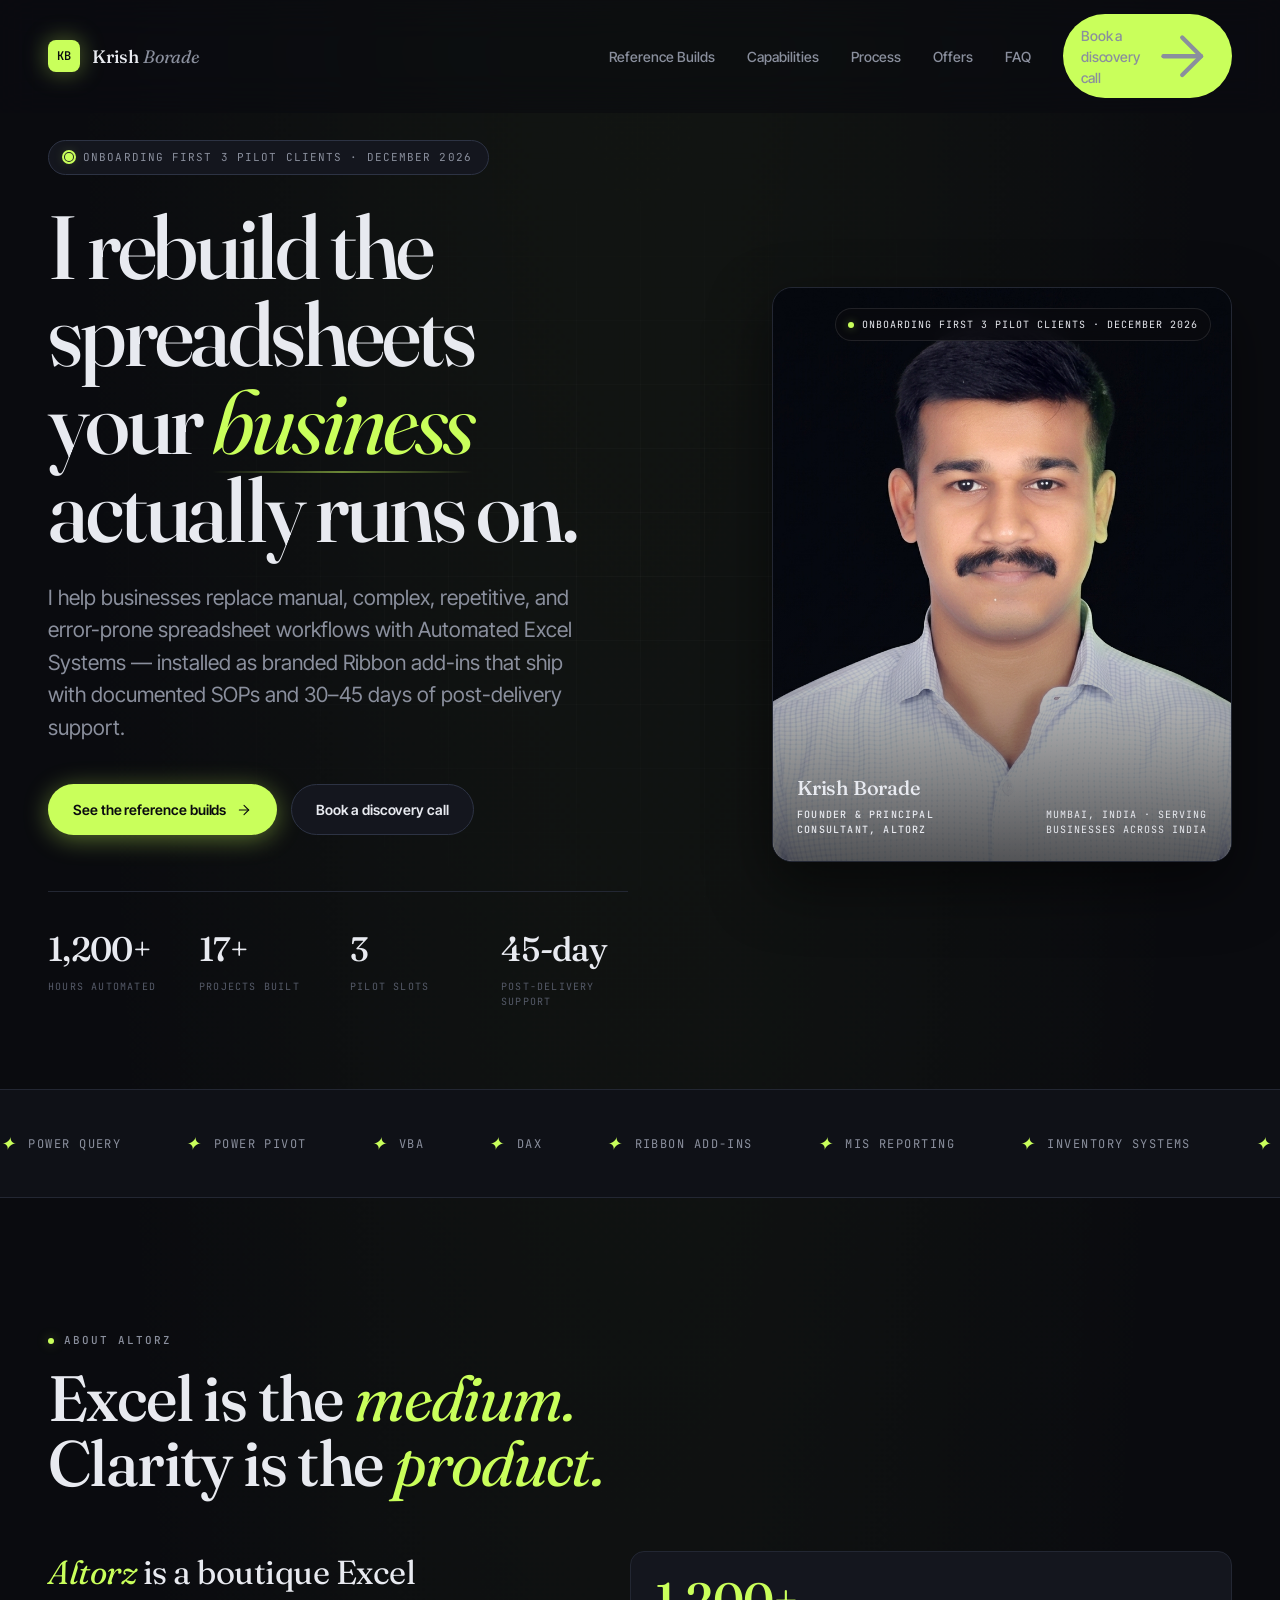
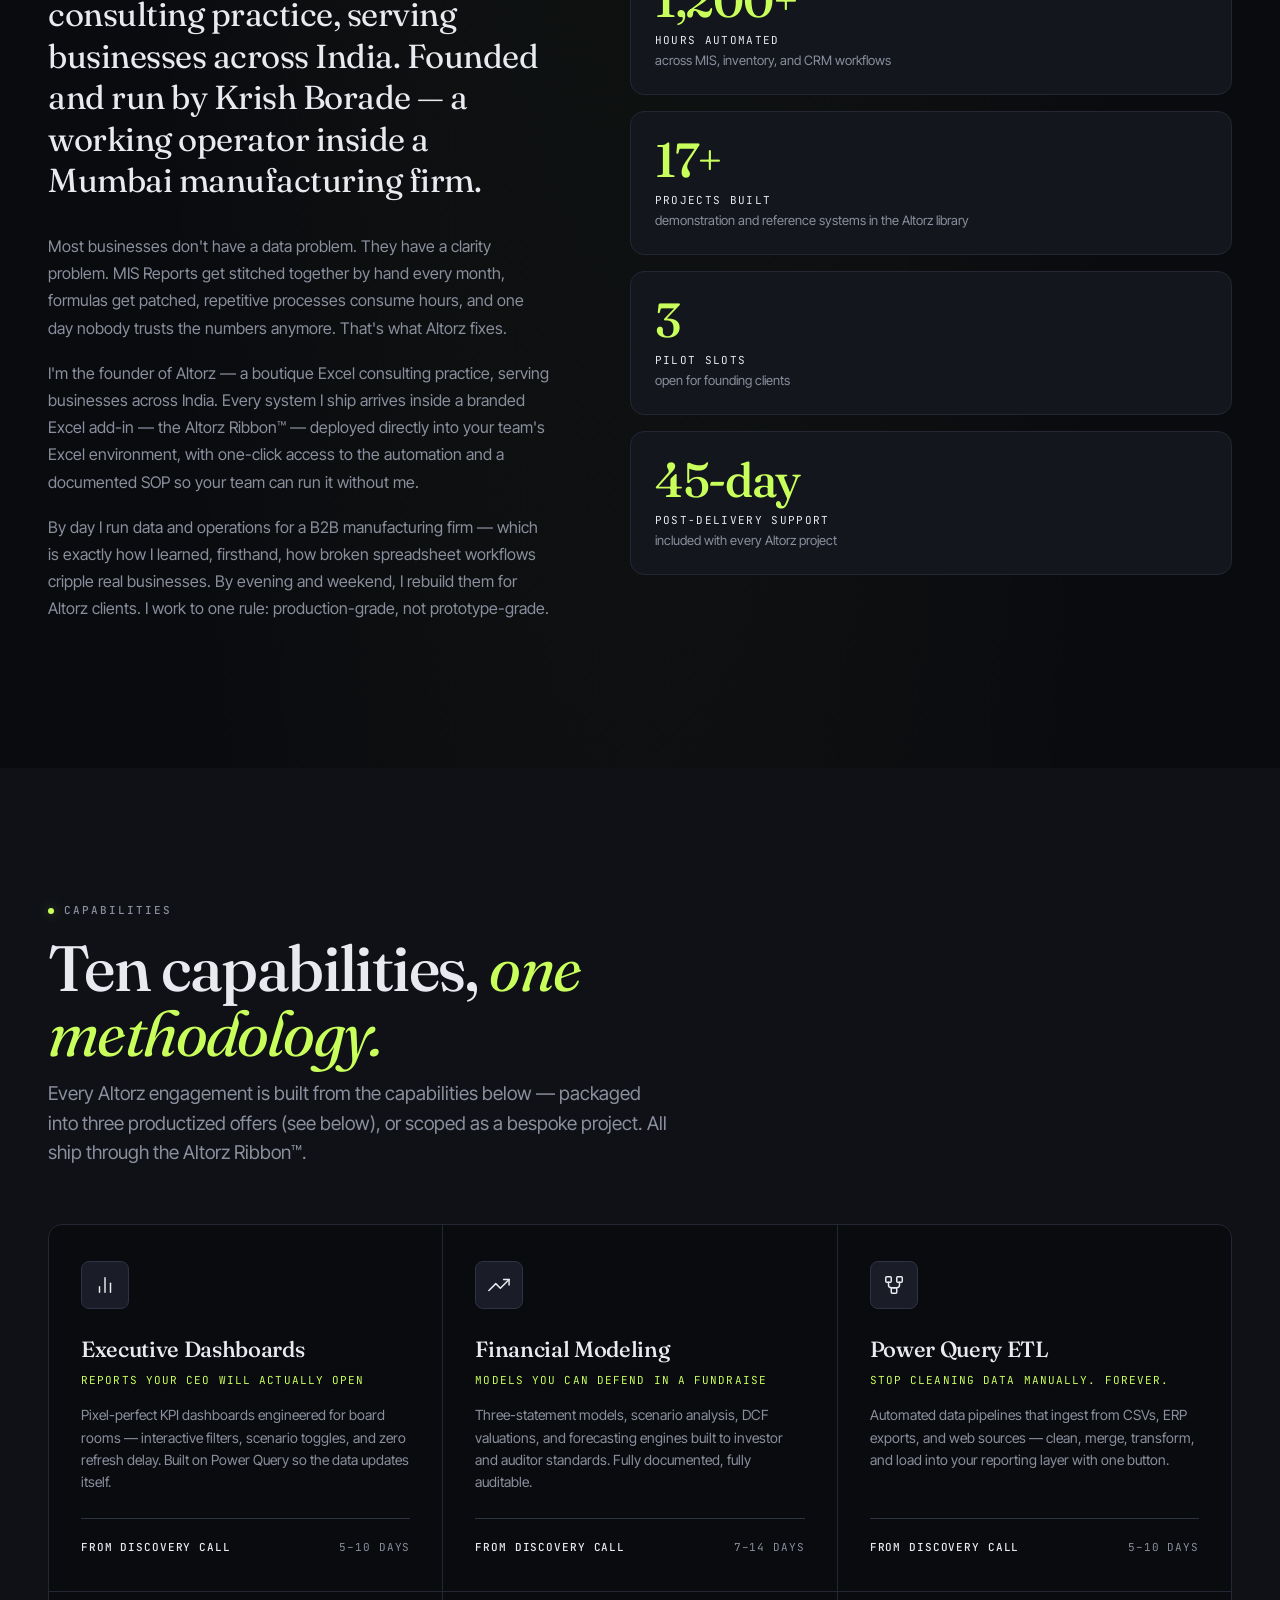
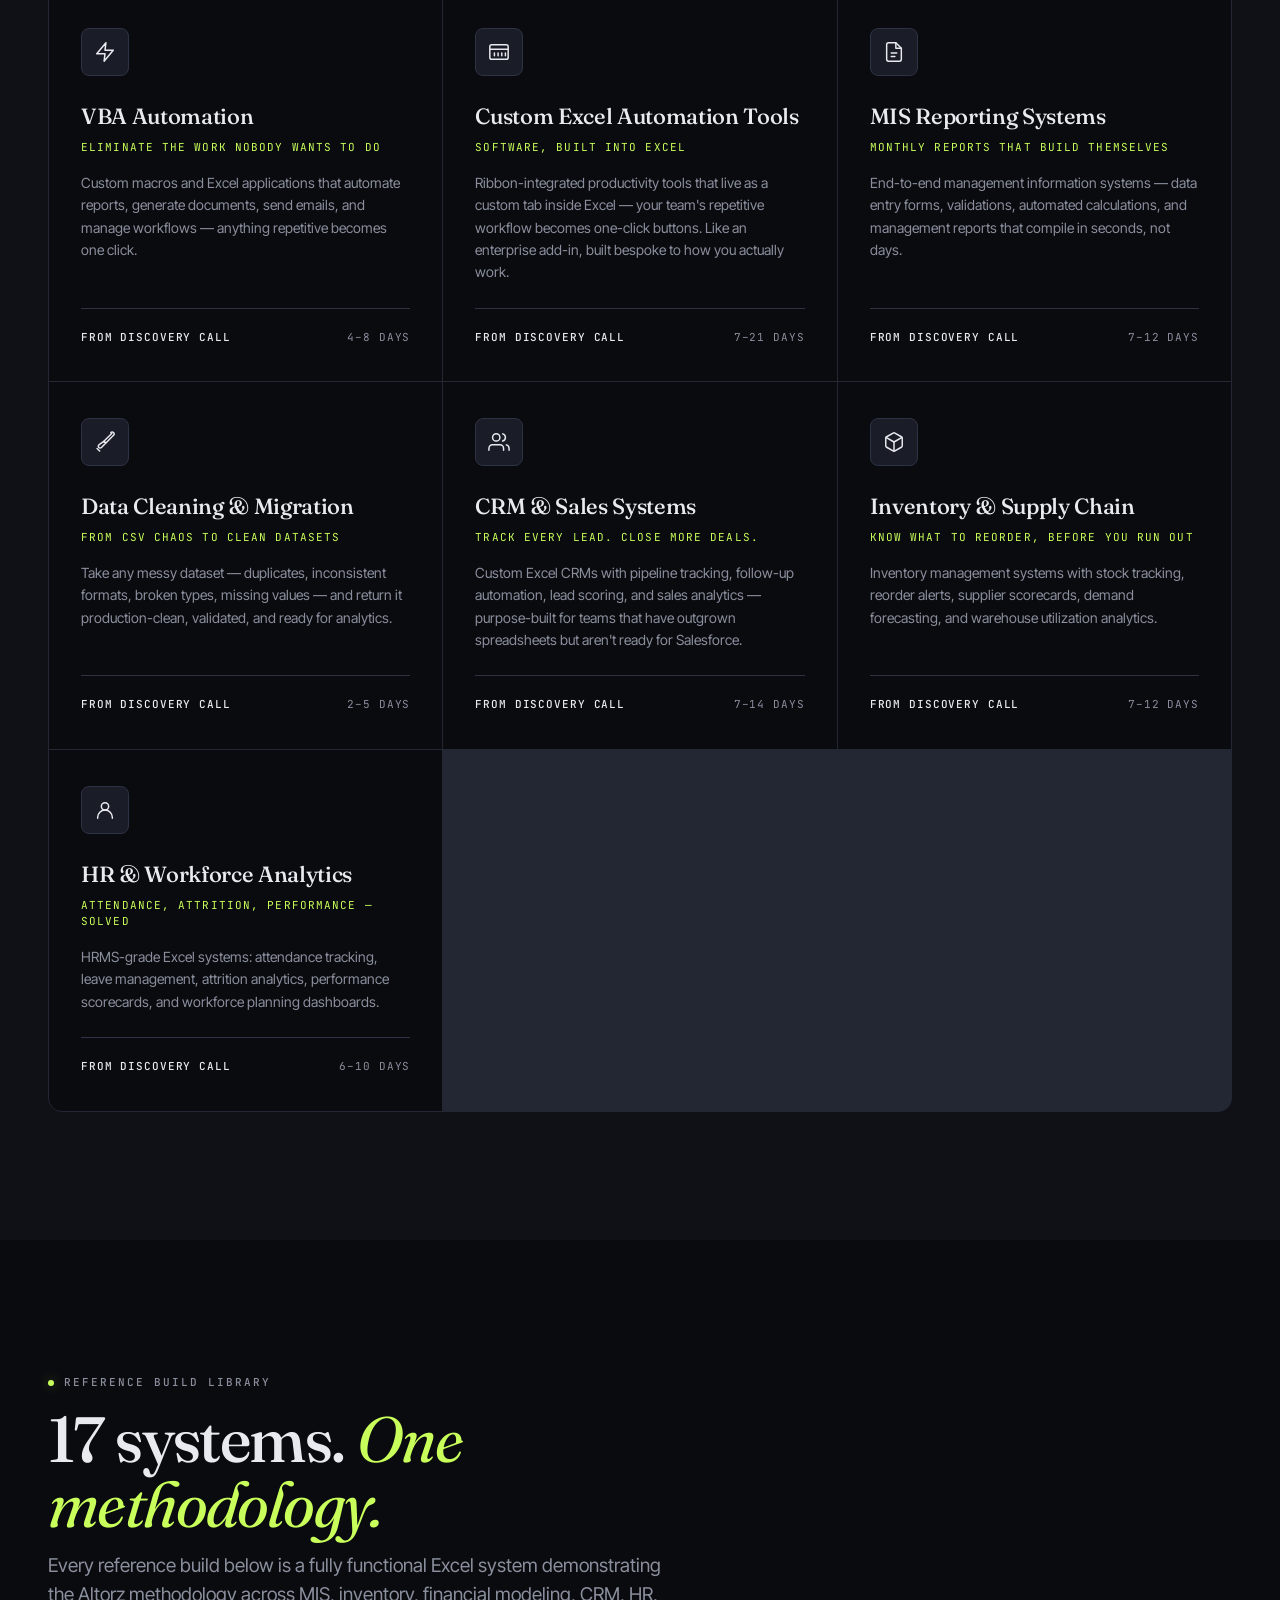
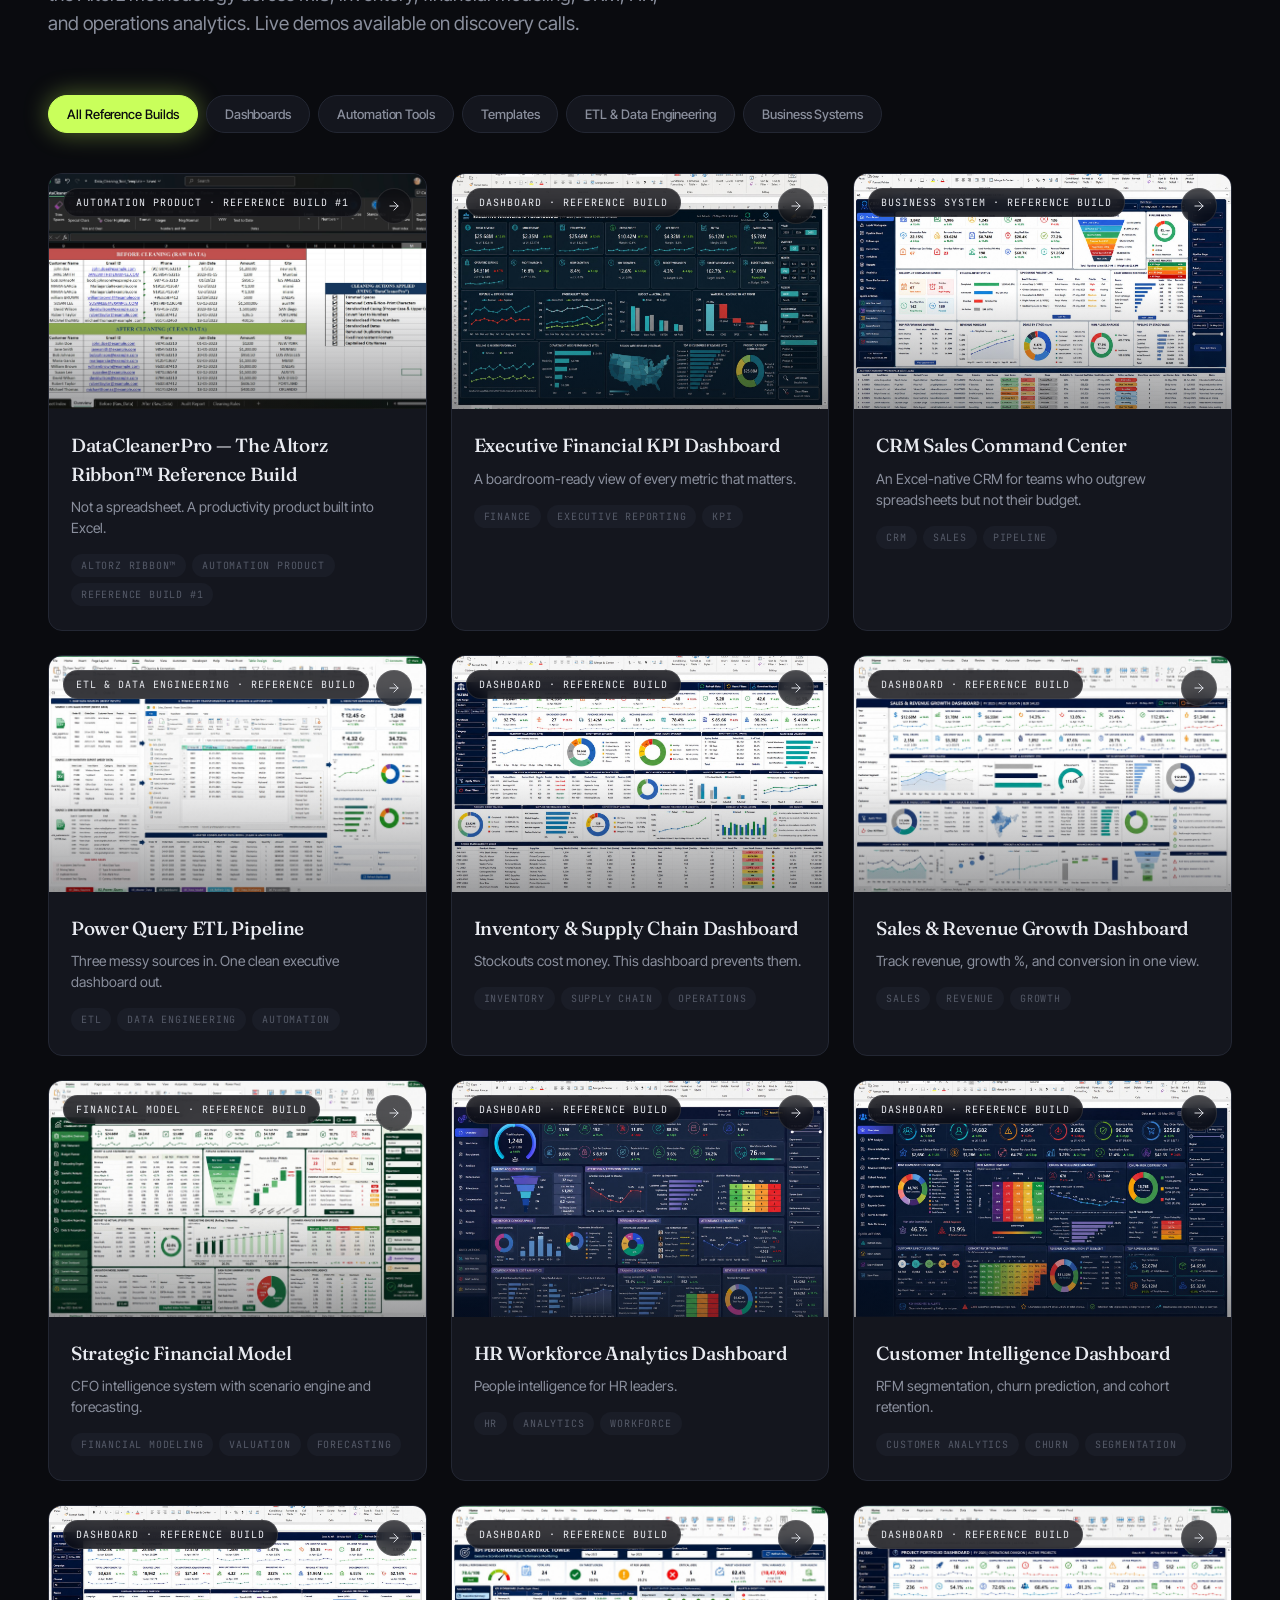
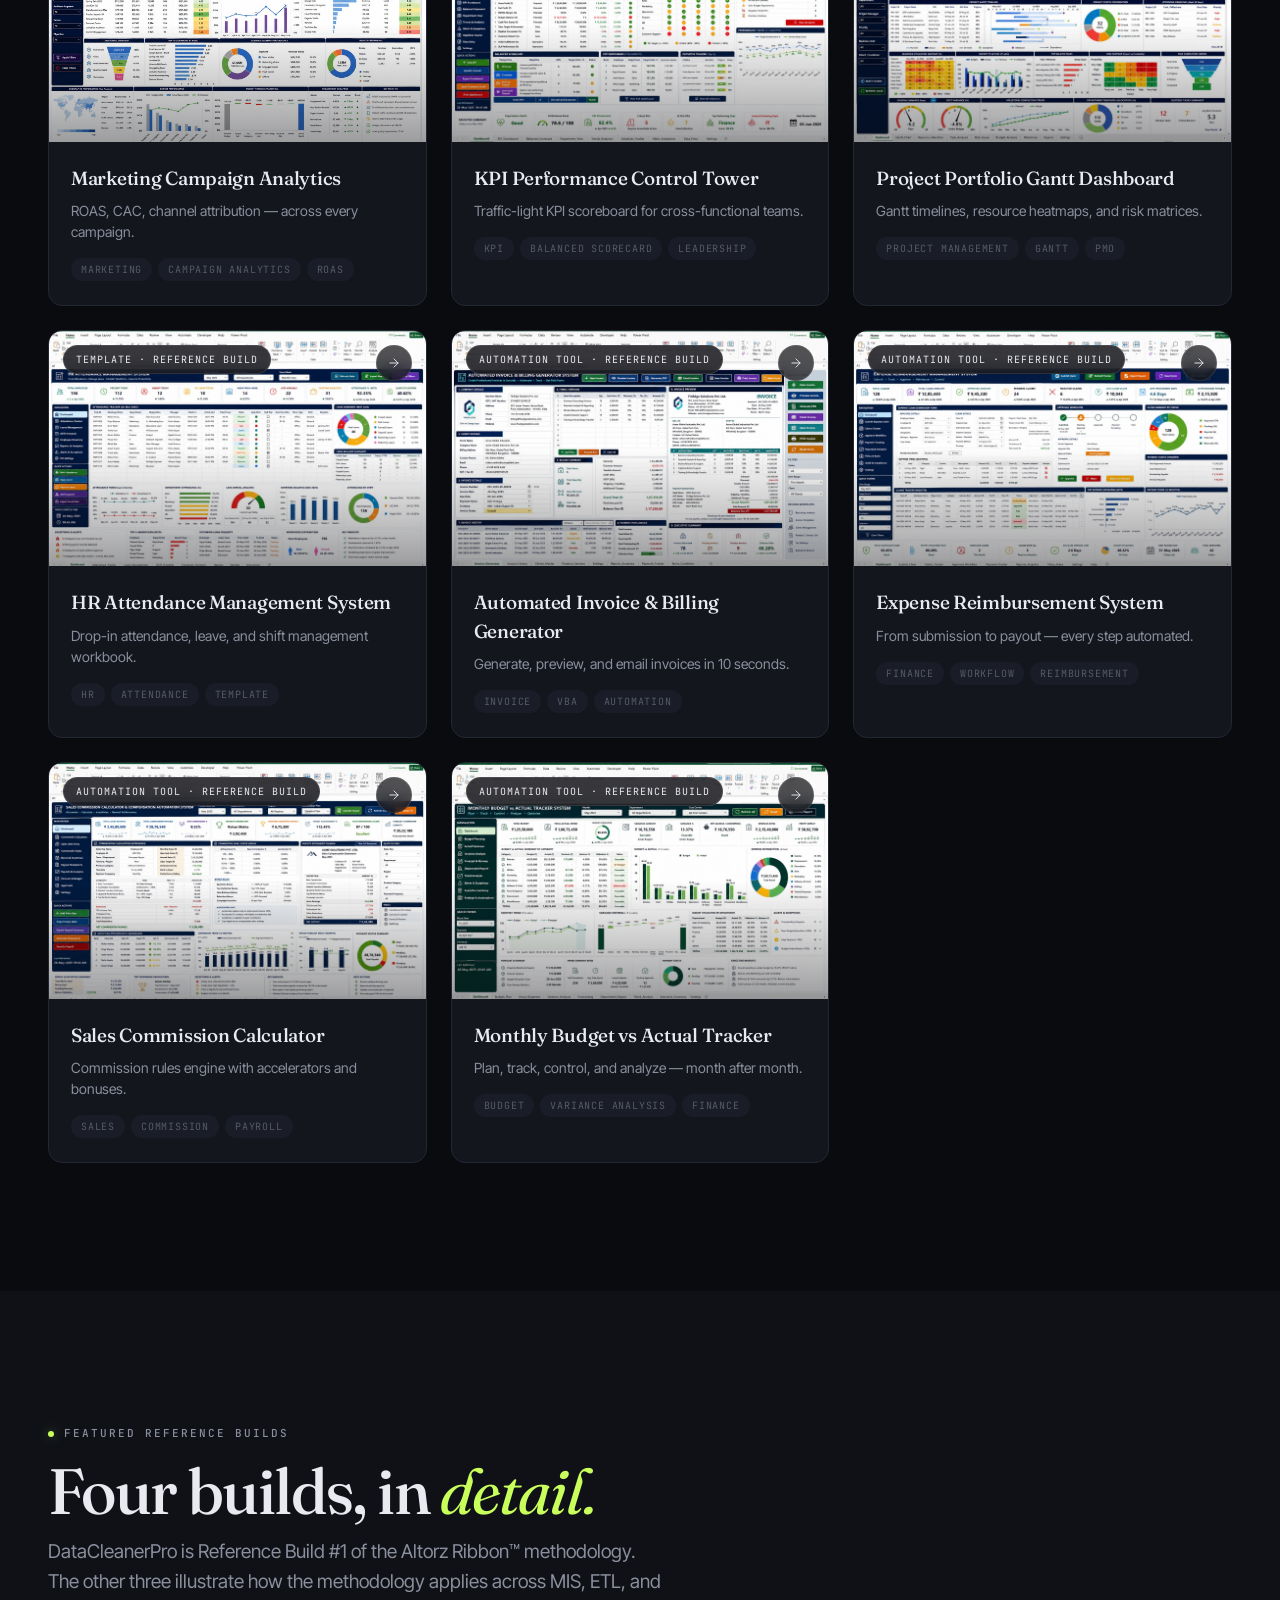
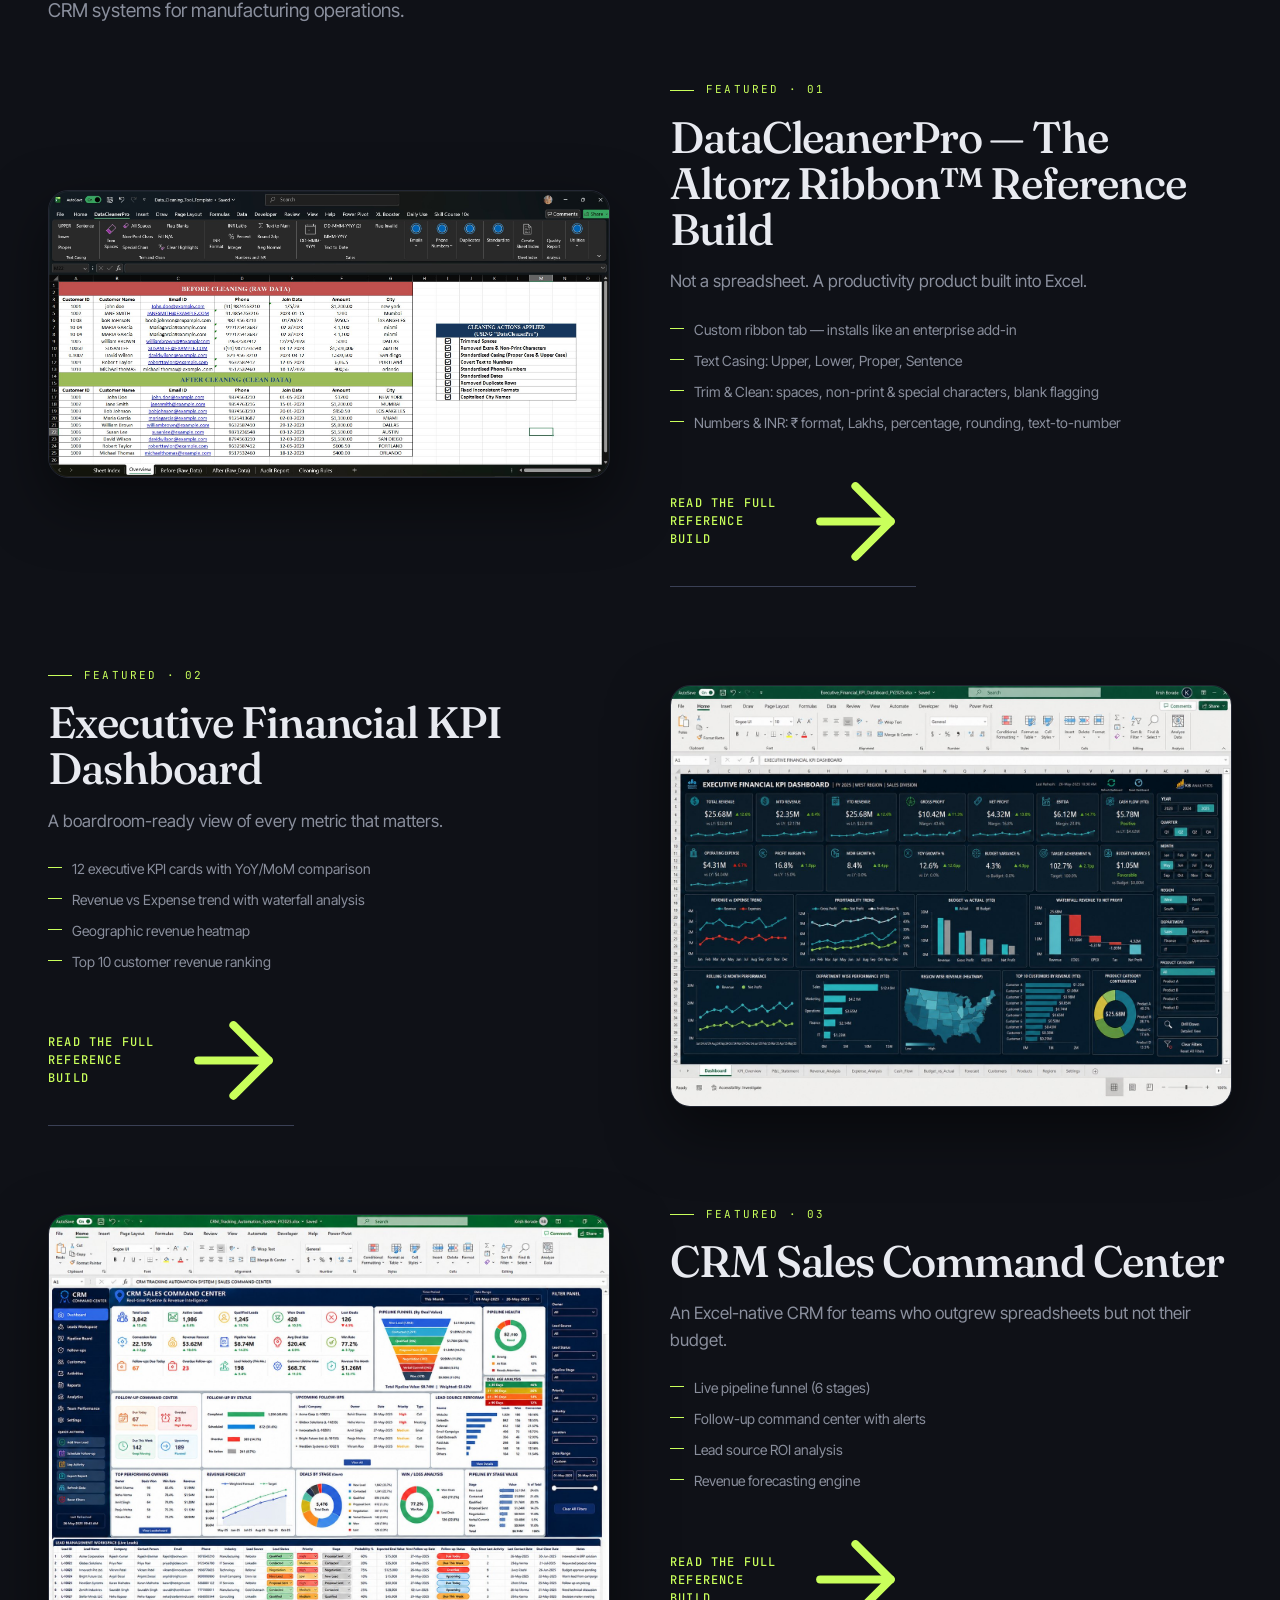
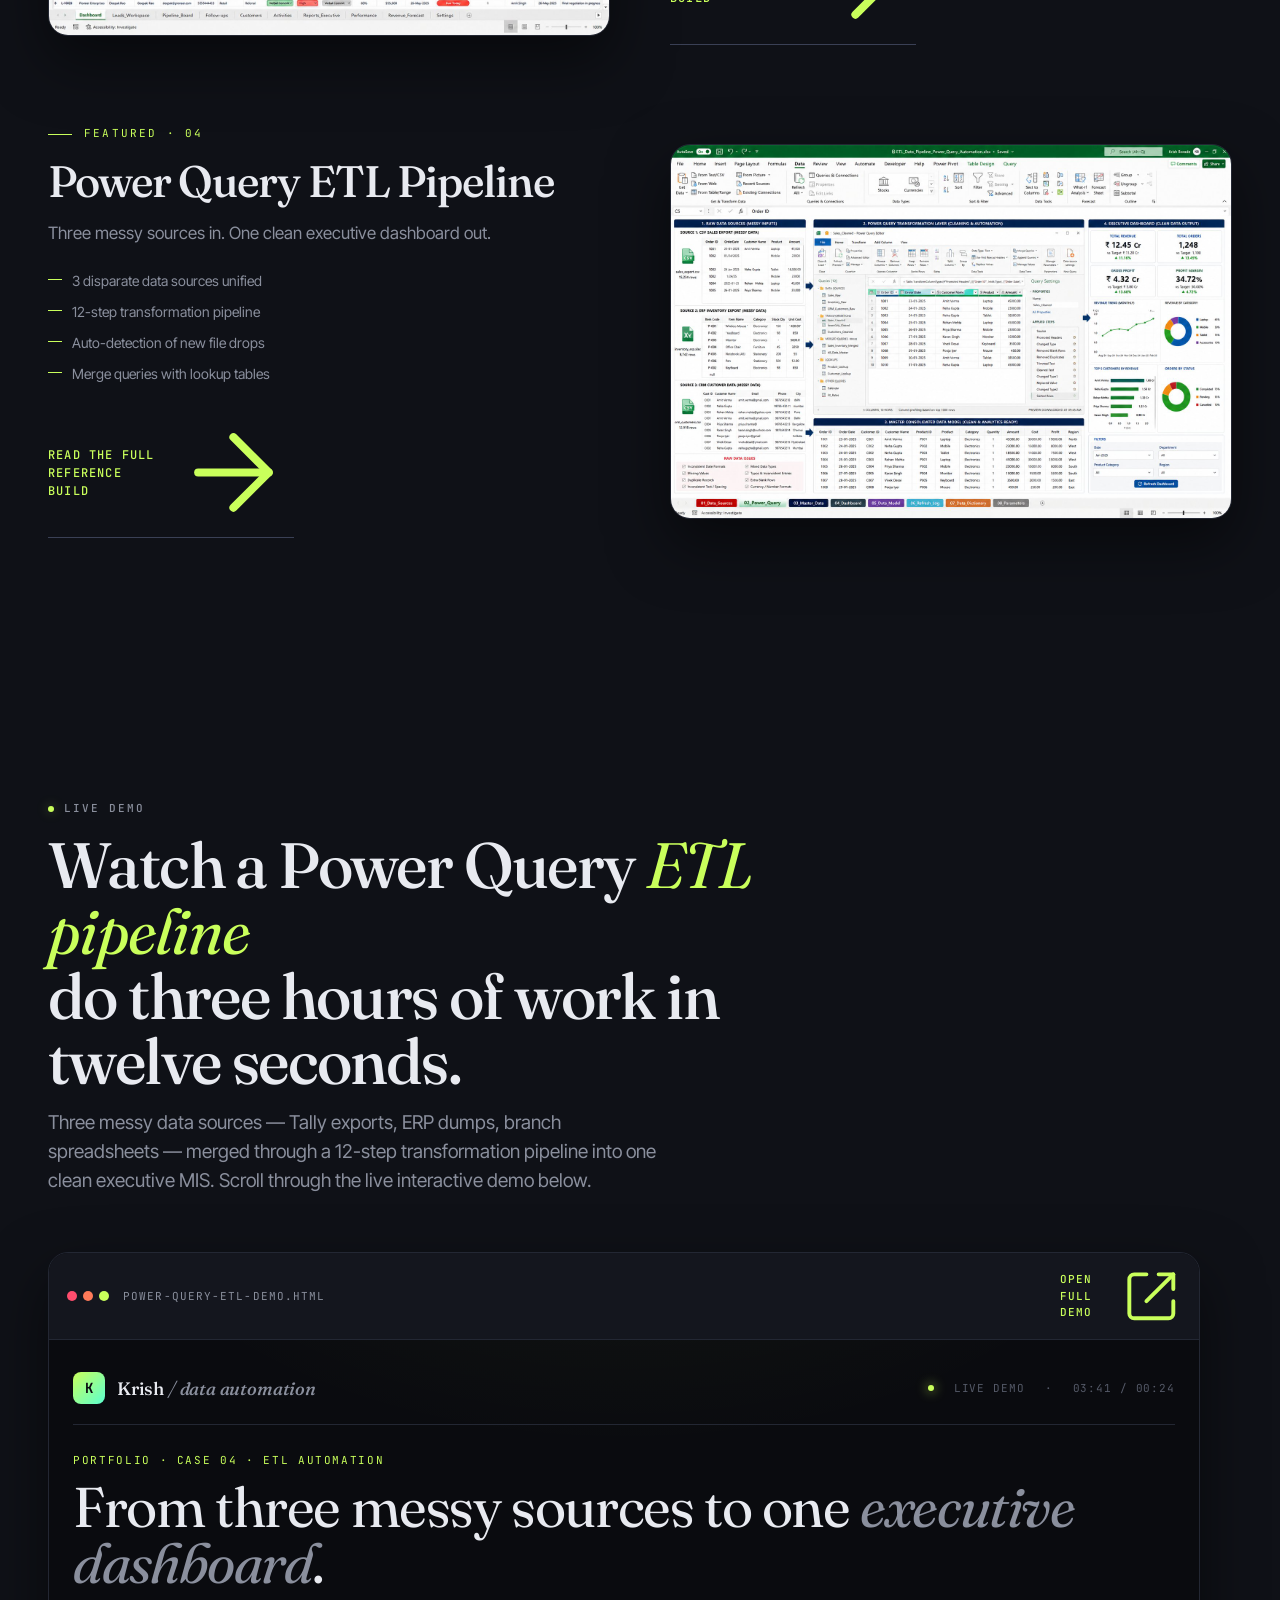
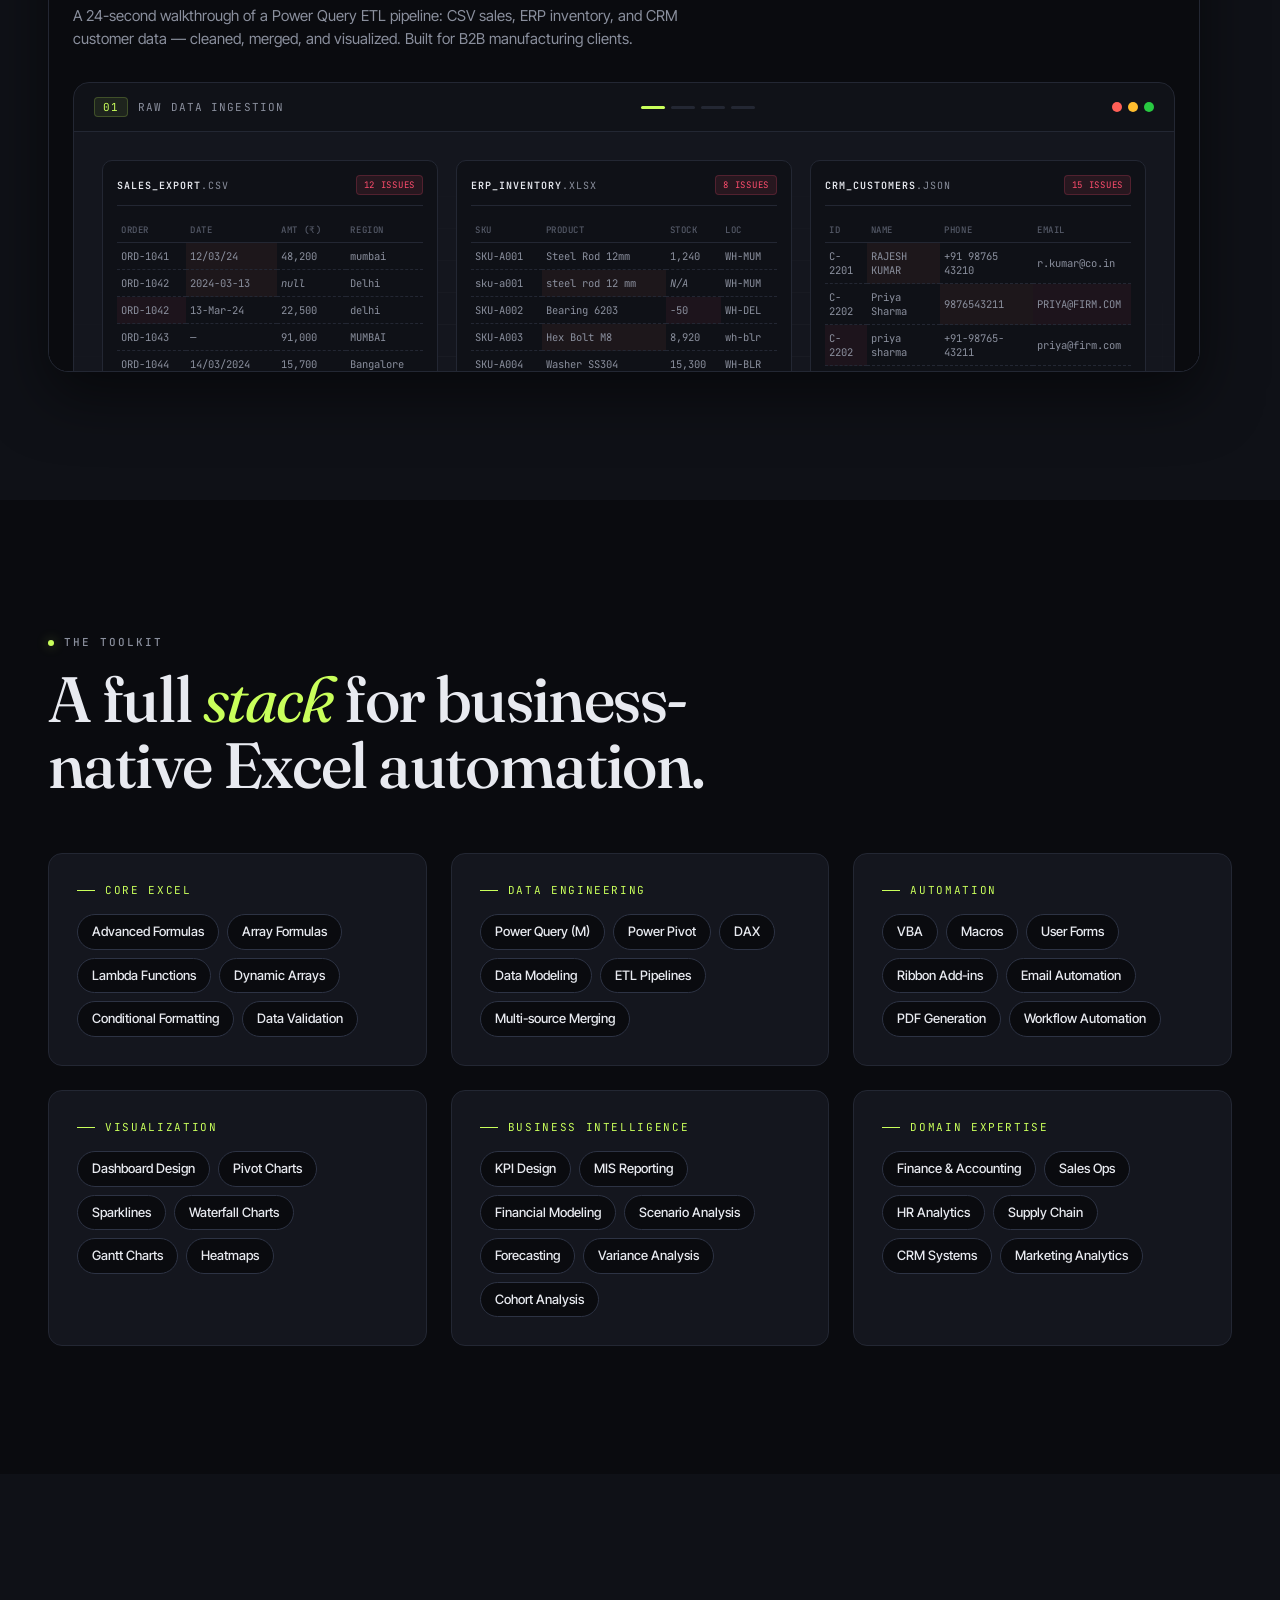
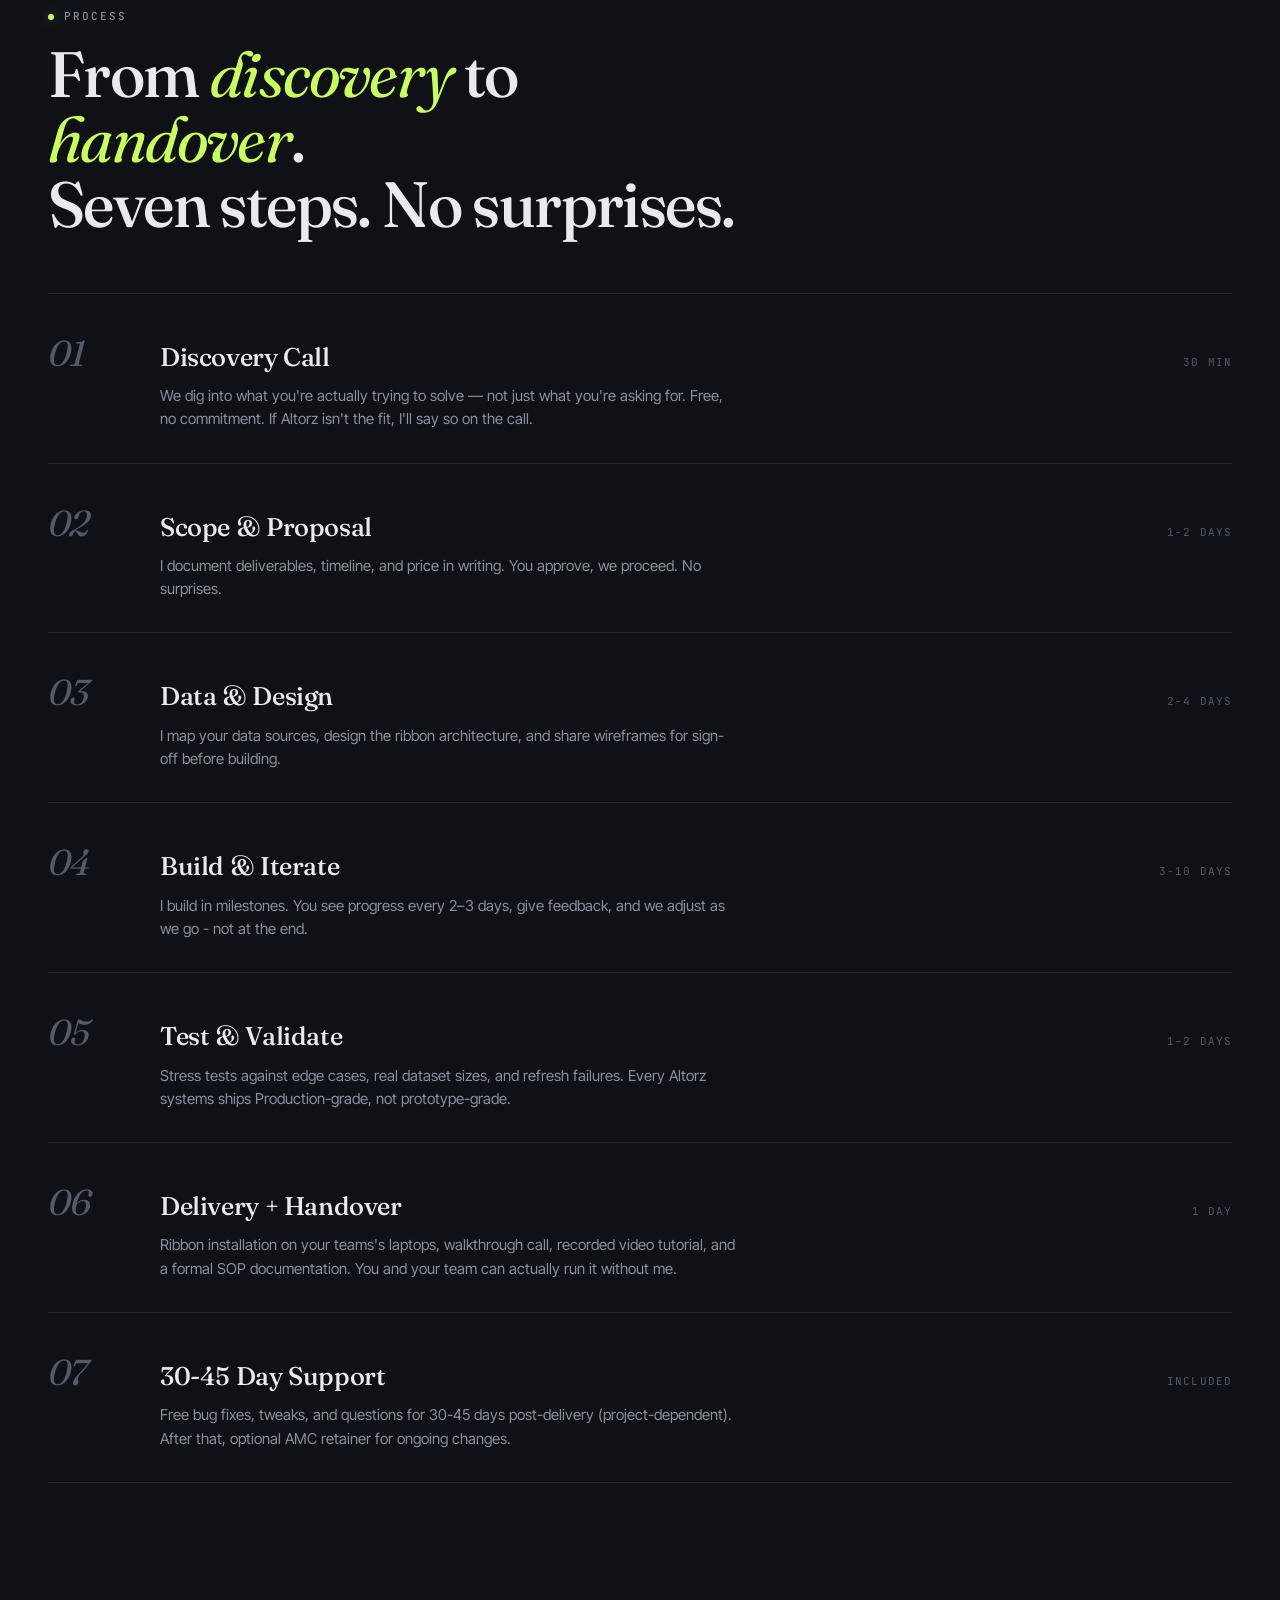
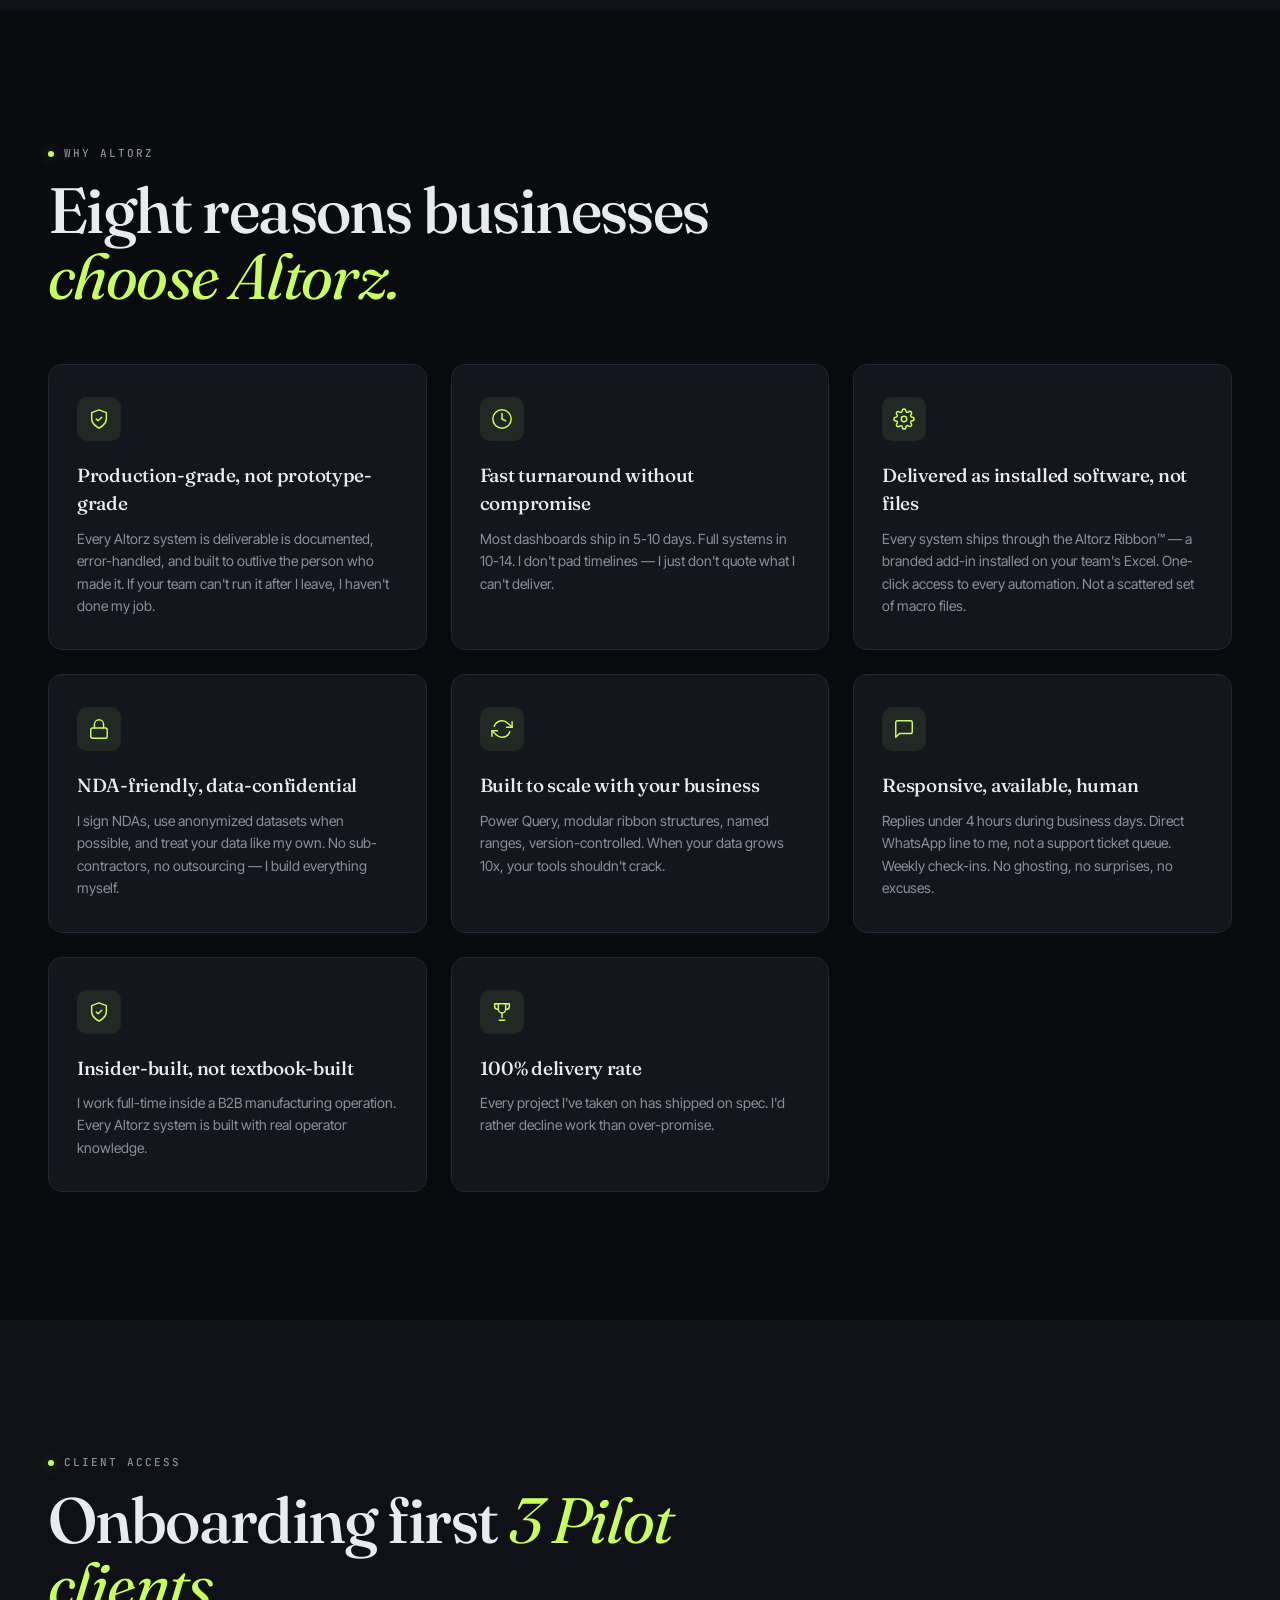
==== commit ef7e97fe: "Fix: absolute URL for og:image + add image dimensions and alt text" ====
--- a/index.html
+++ b/index.html
@@ -25,7 +25,10 @@
     property="og:description"
     content="Automated Excel systems and business workflow automation for businesses across India. By Krish Borade, Founder of Altorz."
   >
-  <meta property="og:image" content="assets/images/altorz-og-image.png">
+  <meta property="og:image" content="https://www.altorz.com/assets/images/altorz-og-image.png">
+<meta property="og:image:width" content="1200">
+<meta property="og:image:height" content="630">
+<meta property="og:image:alt" content="Altorz — Automated Excel Systems for Businesses">
   <meta property="og:url" content="https://altorz.com">
   <meta property="og:site_name" content="Altorz">
 
@@ -39,7 +42,7 @@
     name="twitter:description"
     content="Automated Excel systems and business workflow automation for businesses across India. By Krish Borade, Founder of Altorz."
   >
-  <meta name="twitter:image" content="assets/images/altorz-og-image.png">
+  <meta name="twitter:image" content="https://www.altorz.com/assets/images/altorz-og-image.png">
 
   <!-- Page Title -->
   <title>Altorz — Automated Excel Systems for Businesses</title>
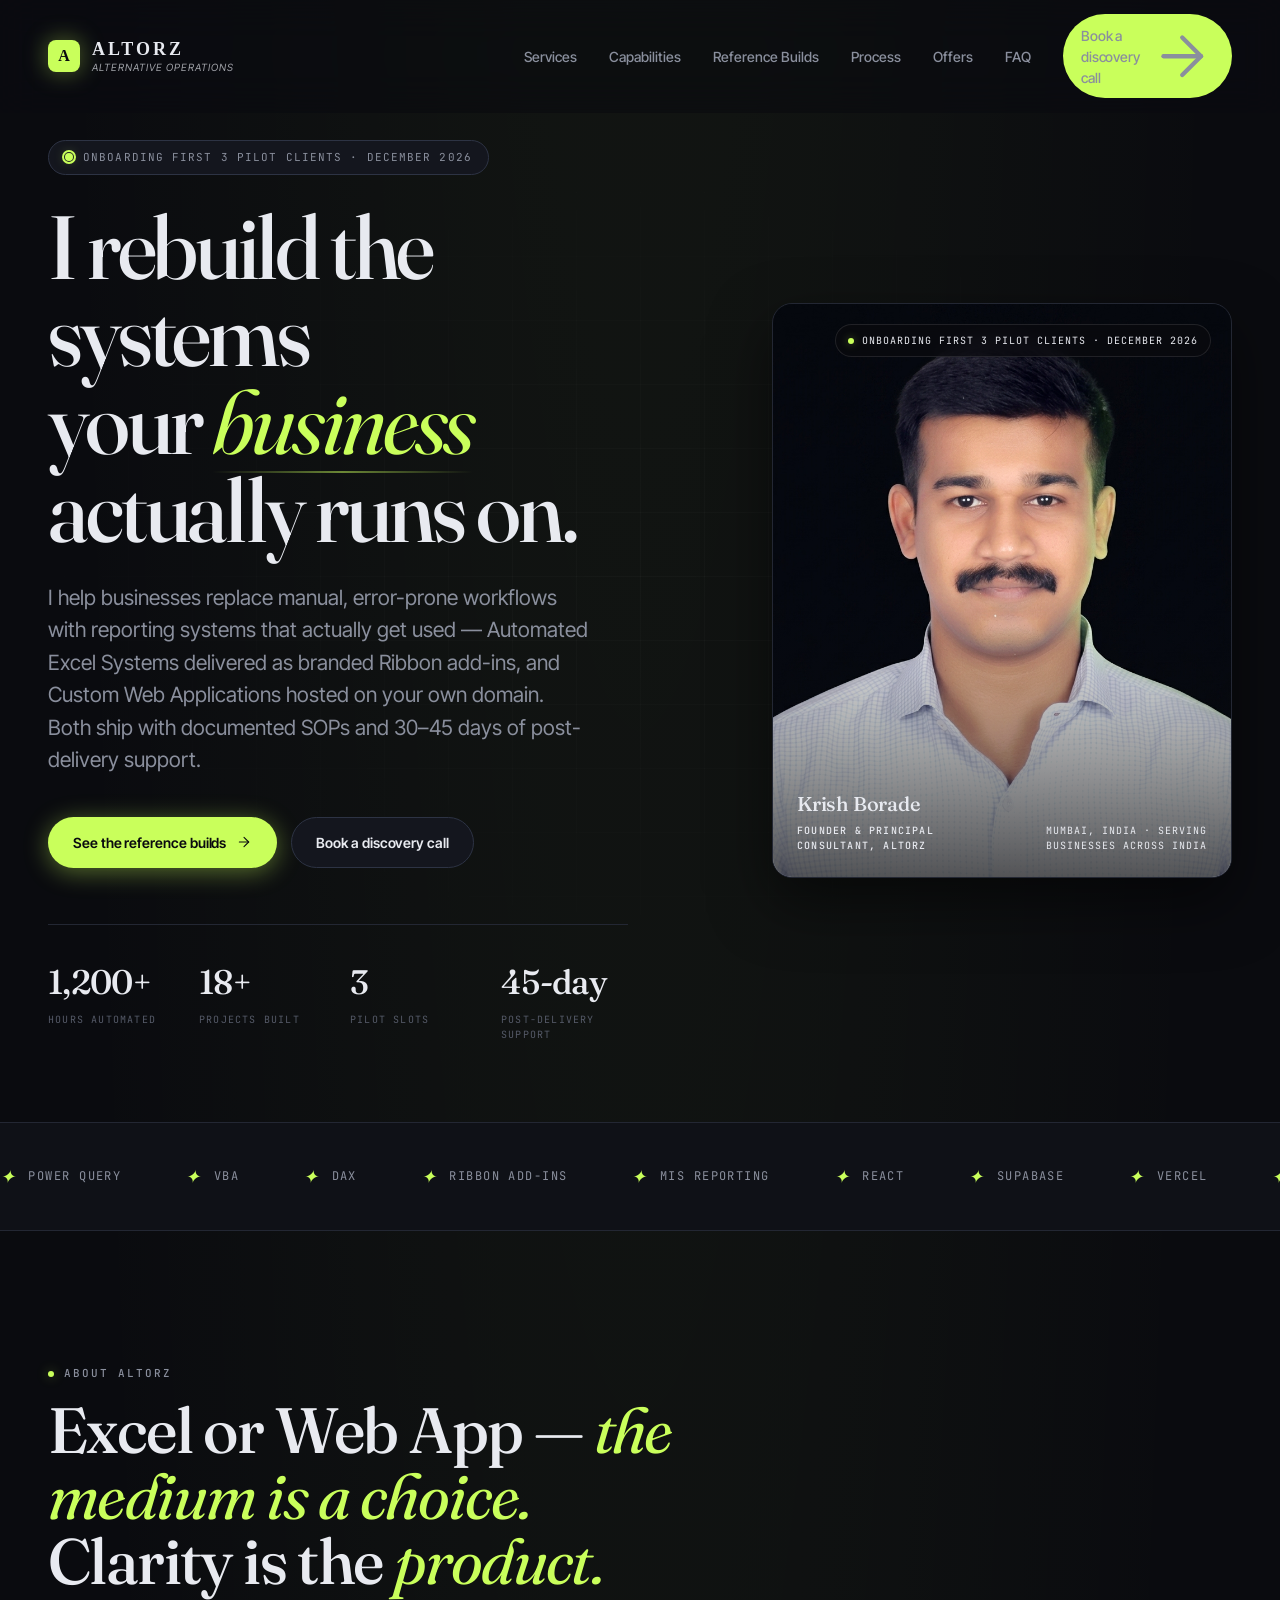
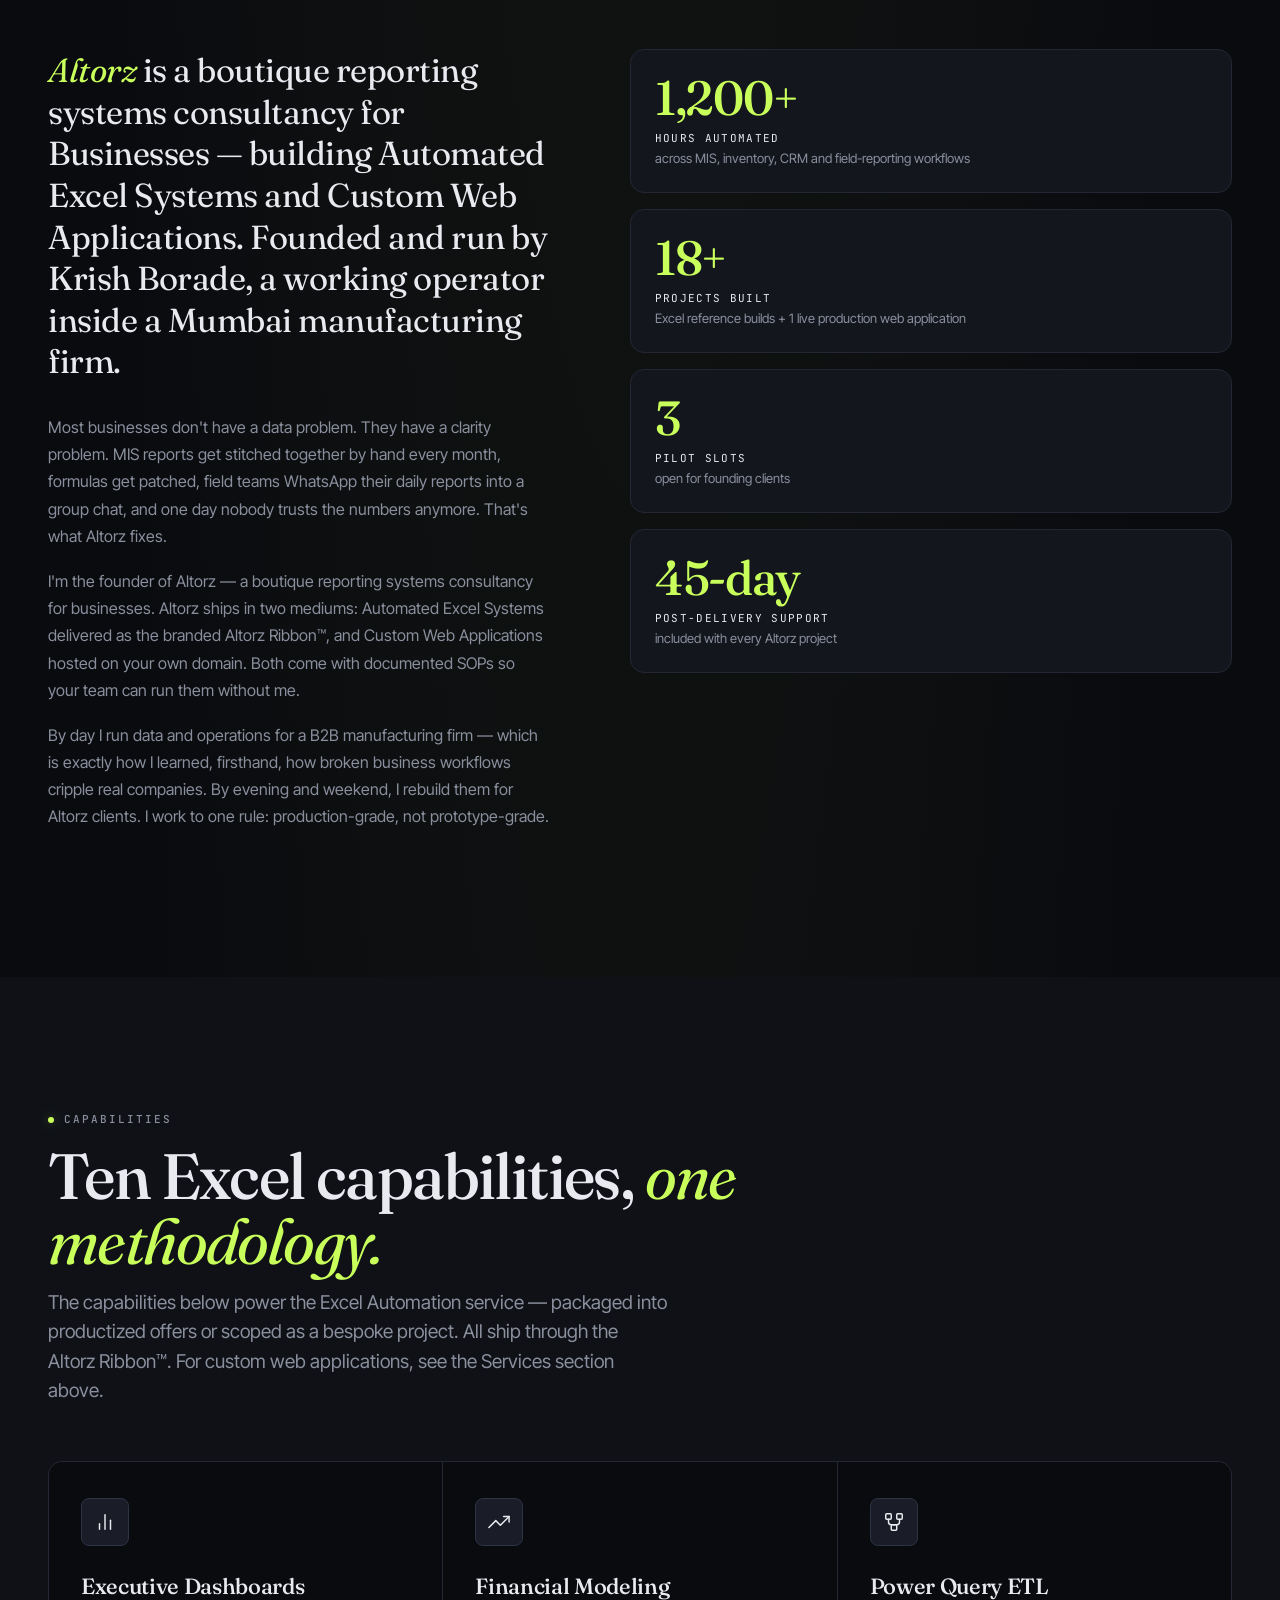
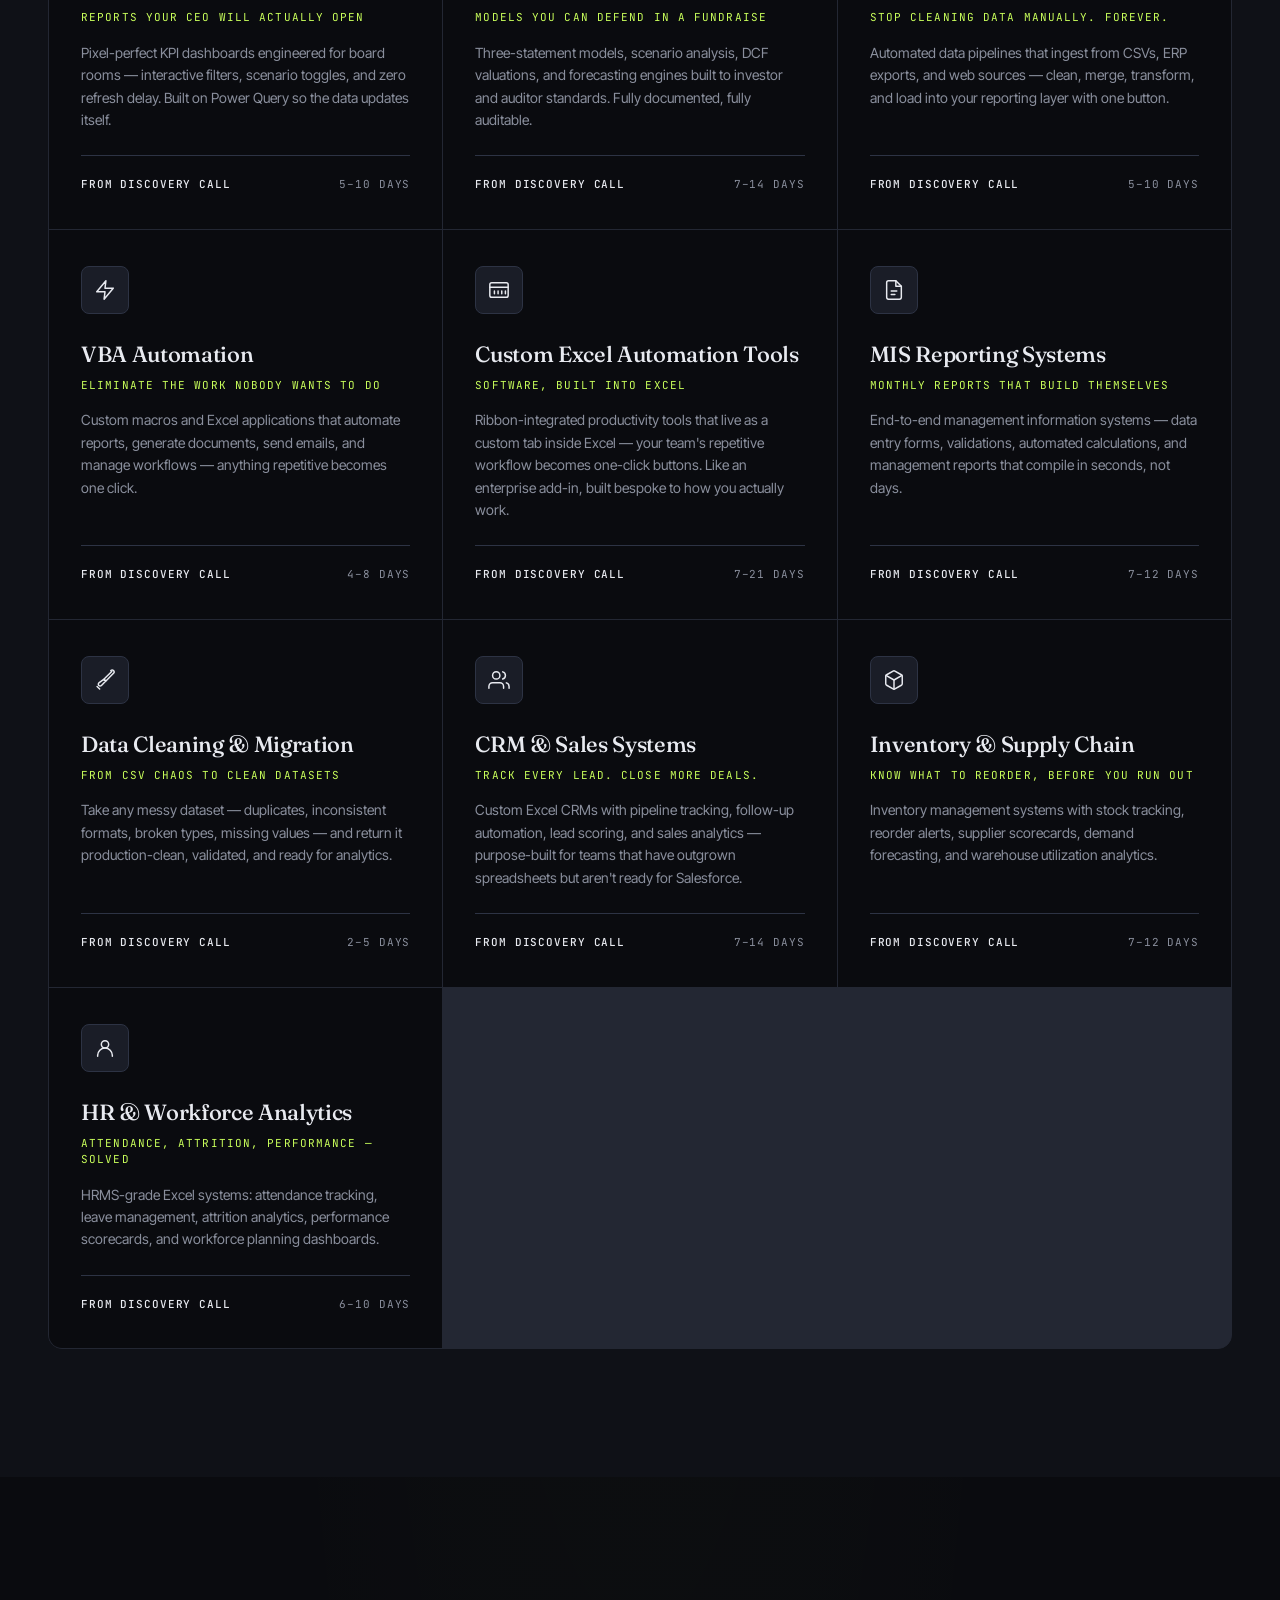
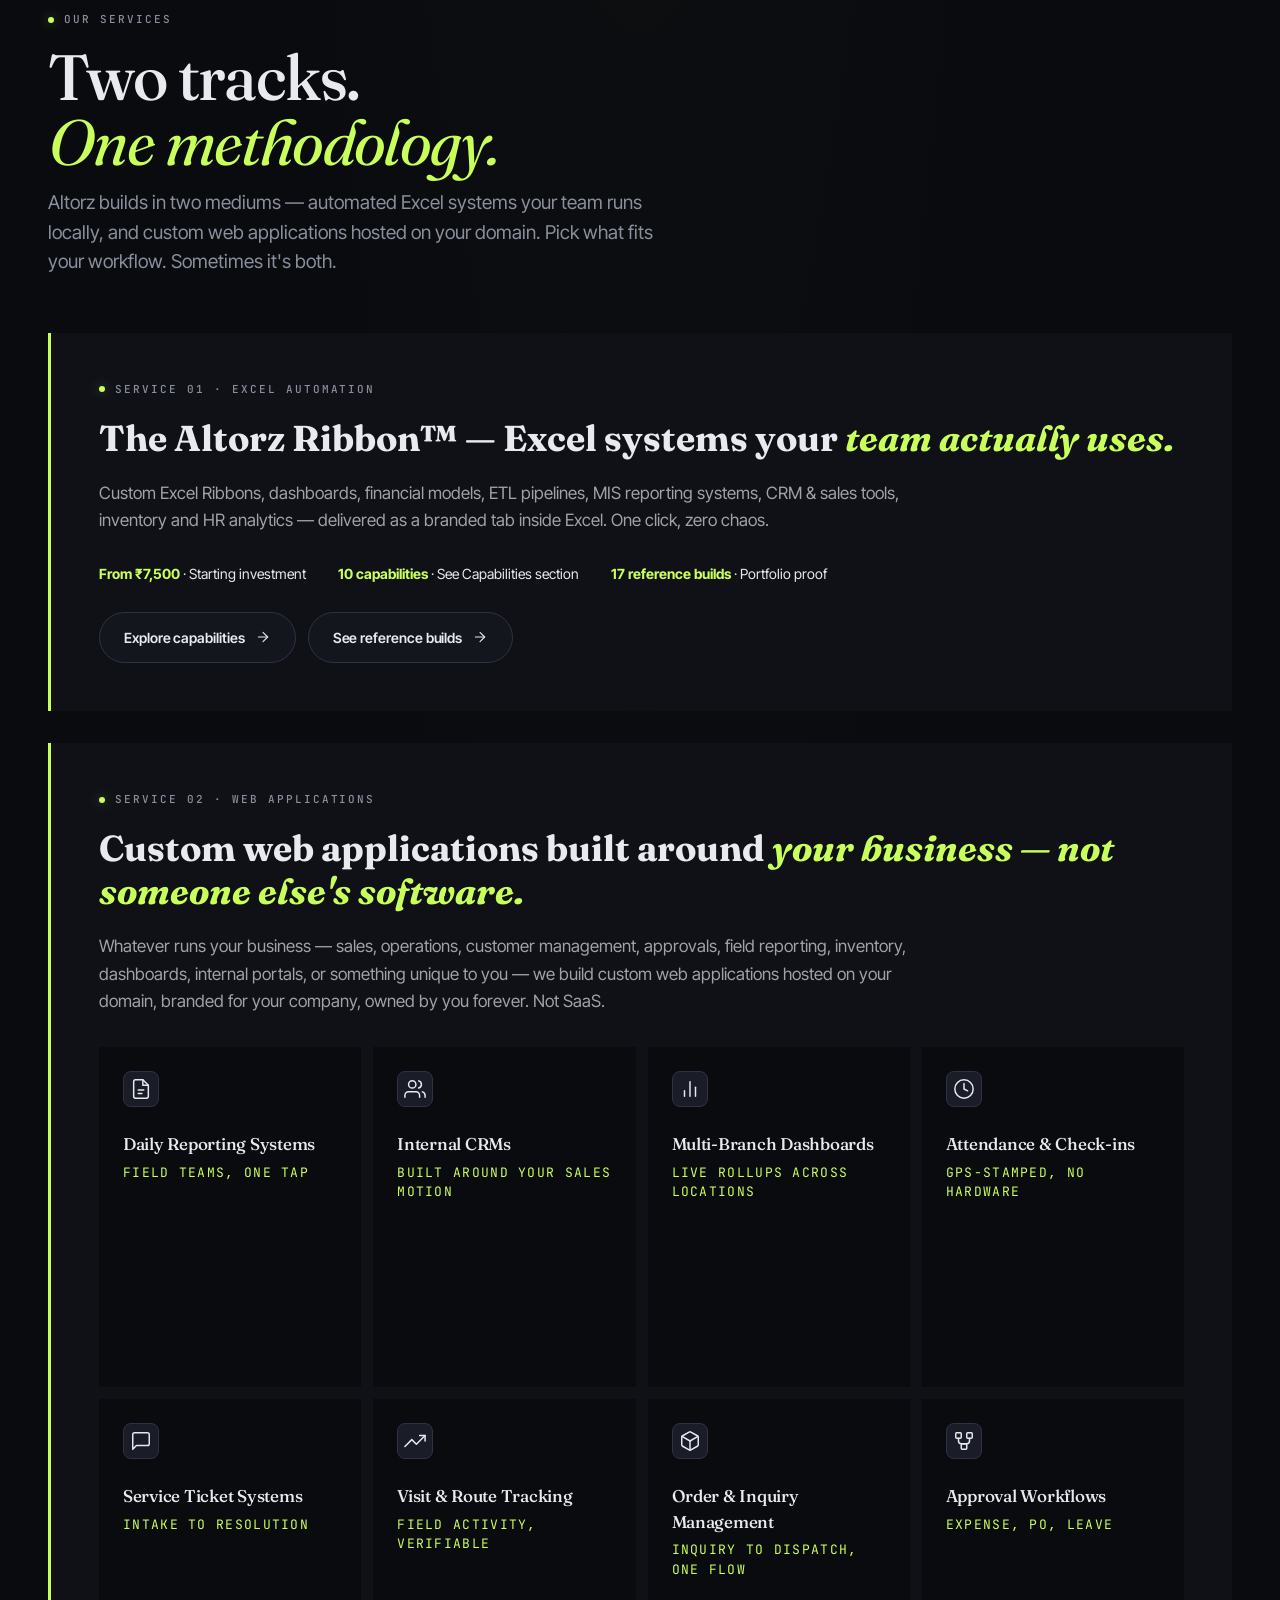
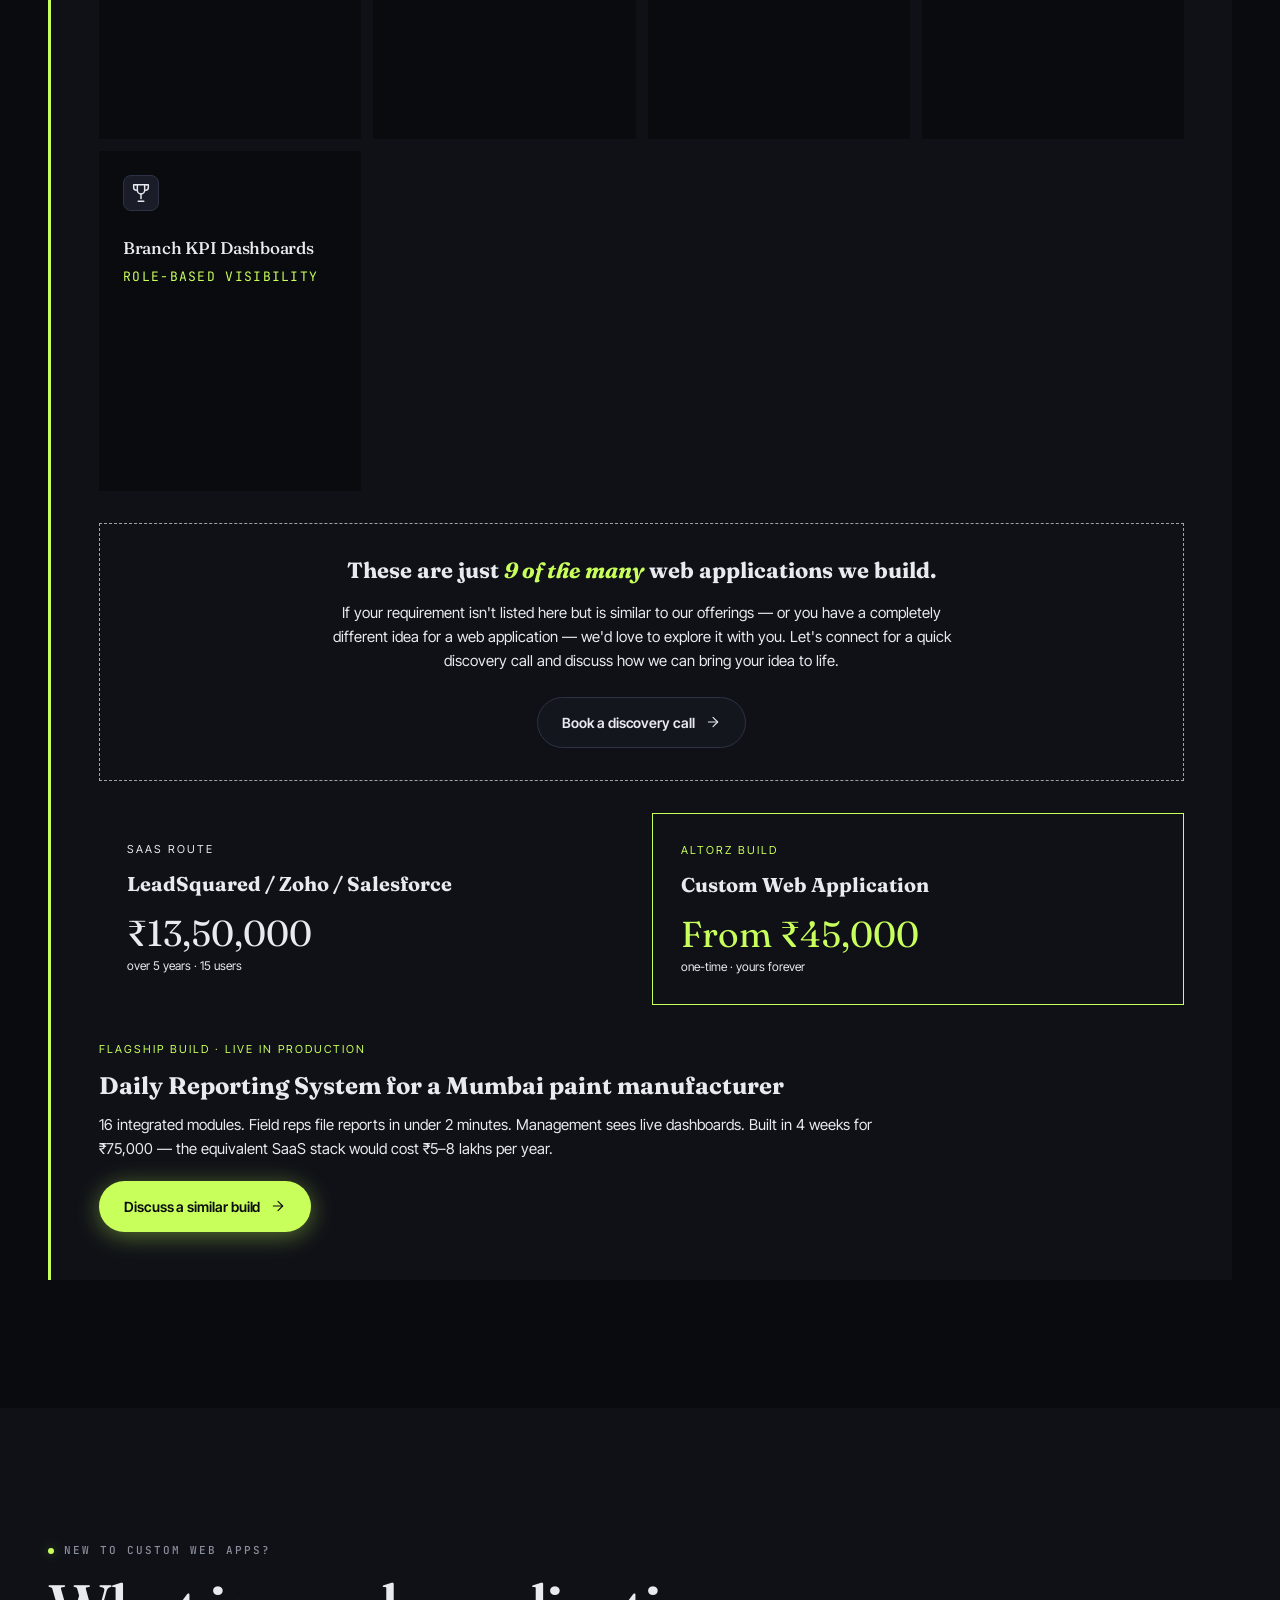
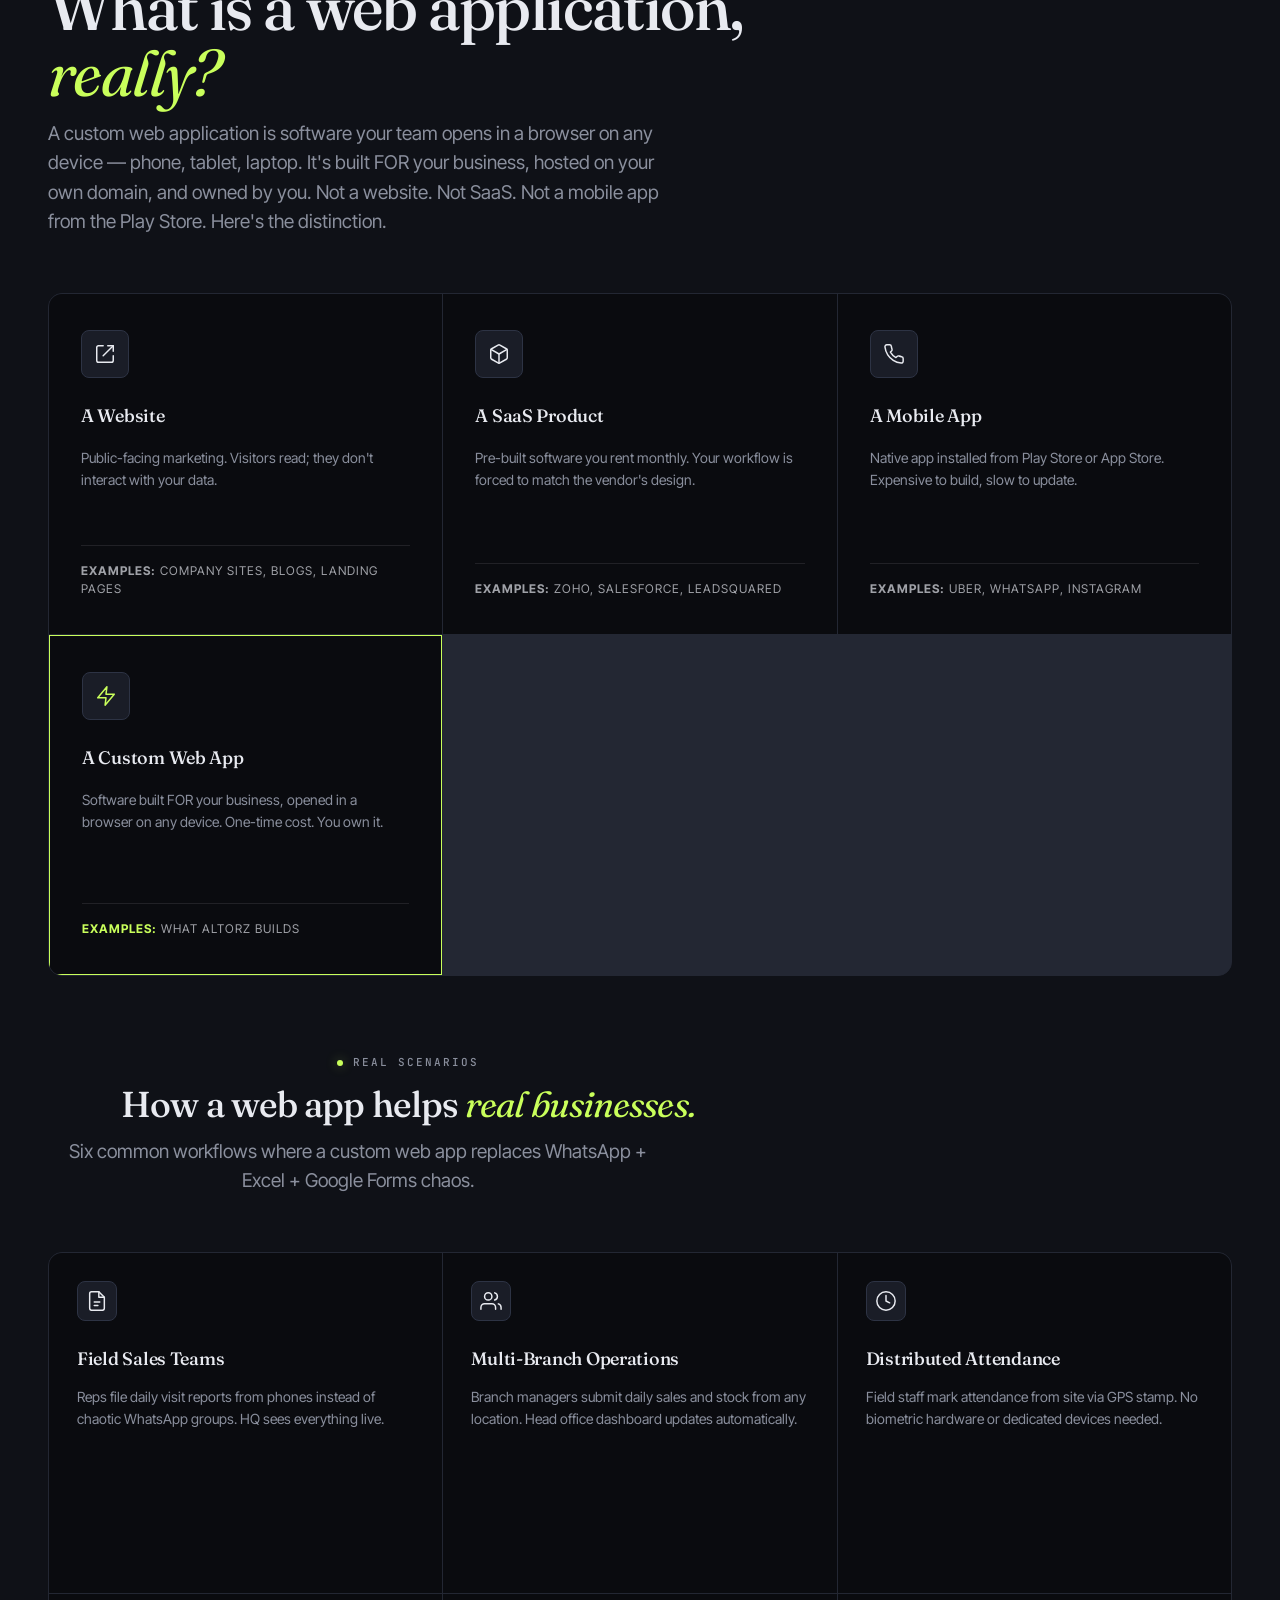
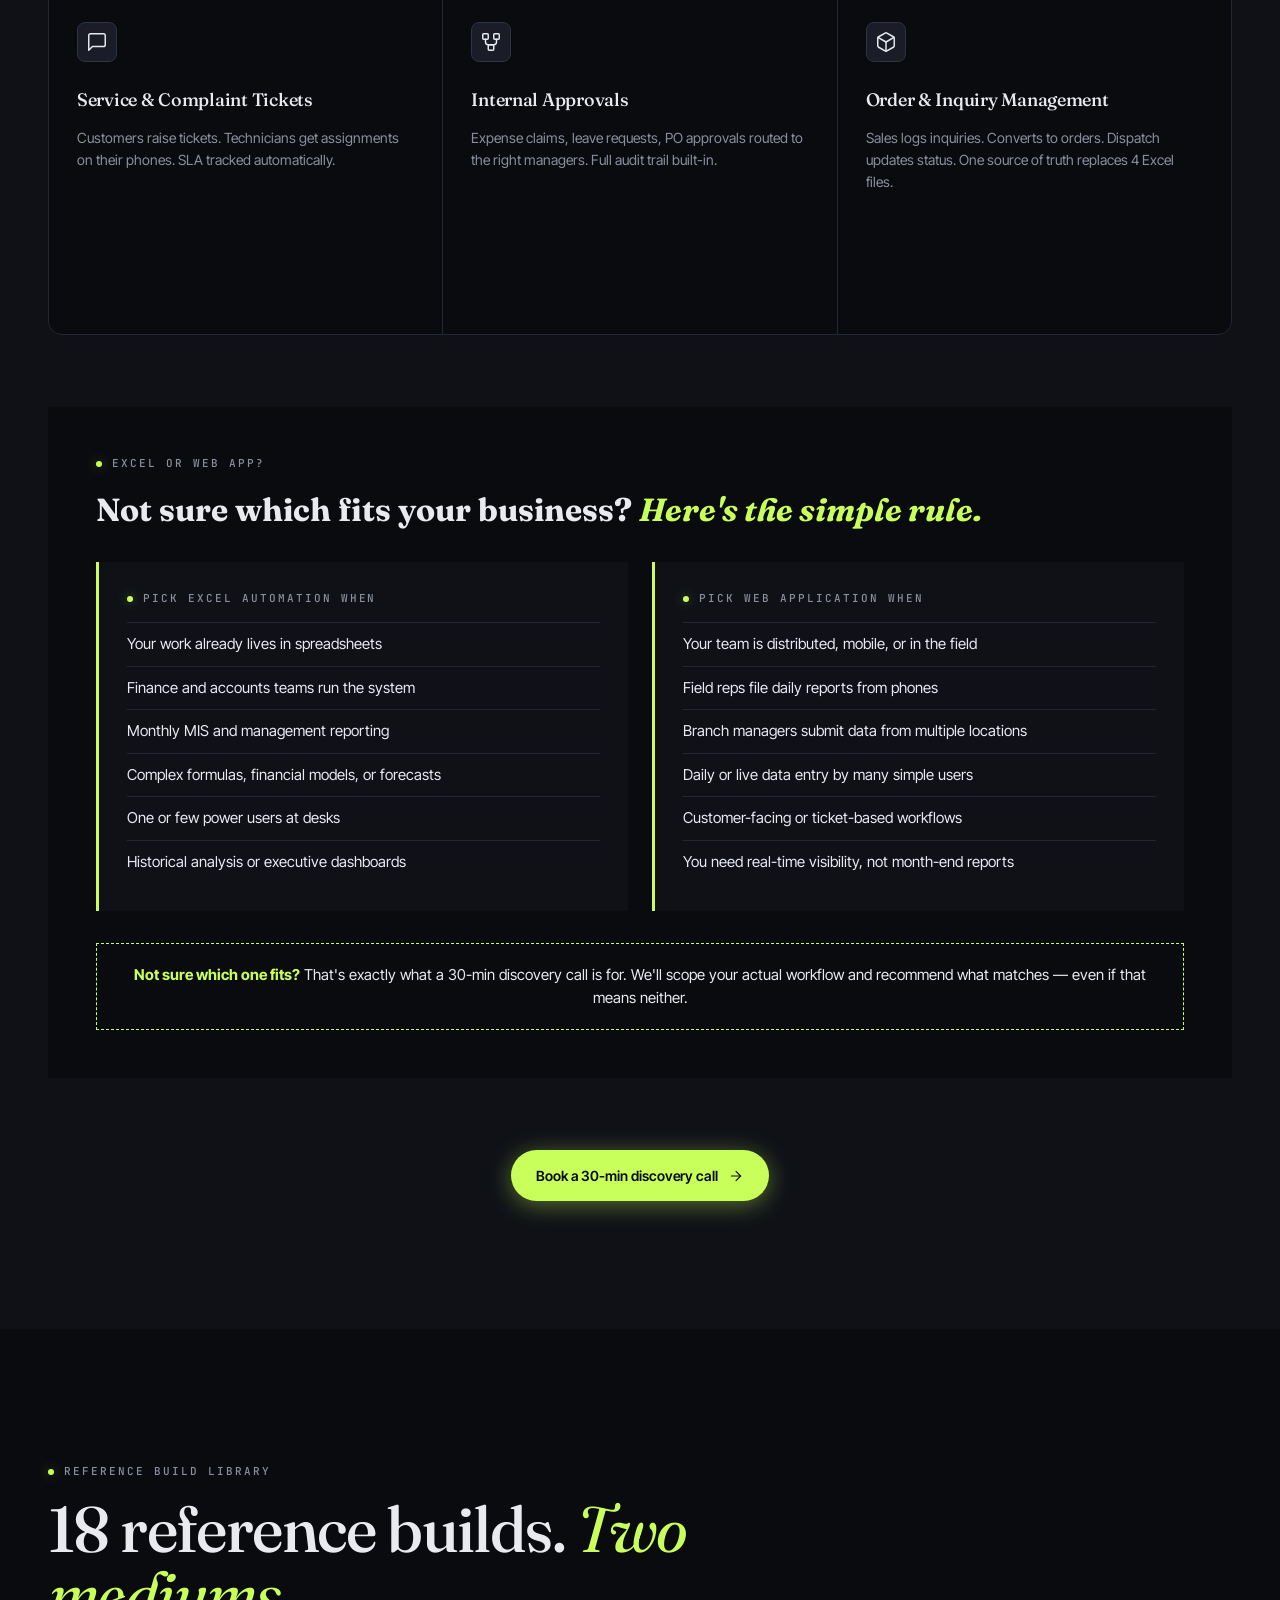
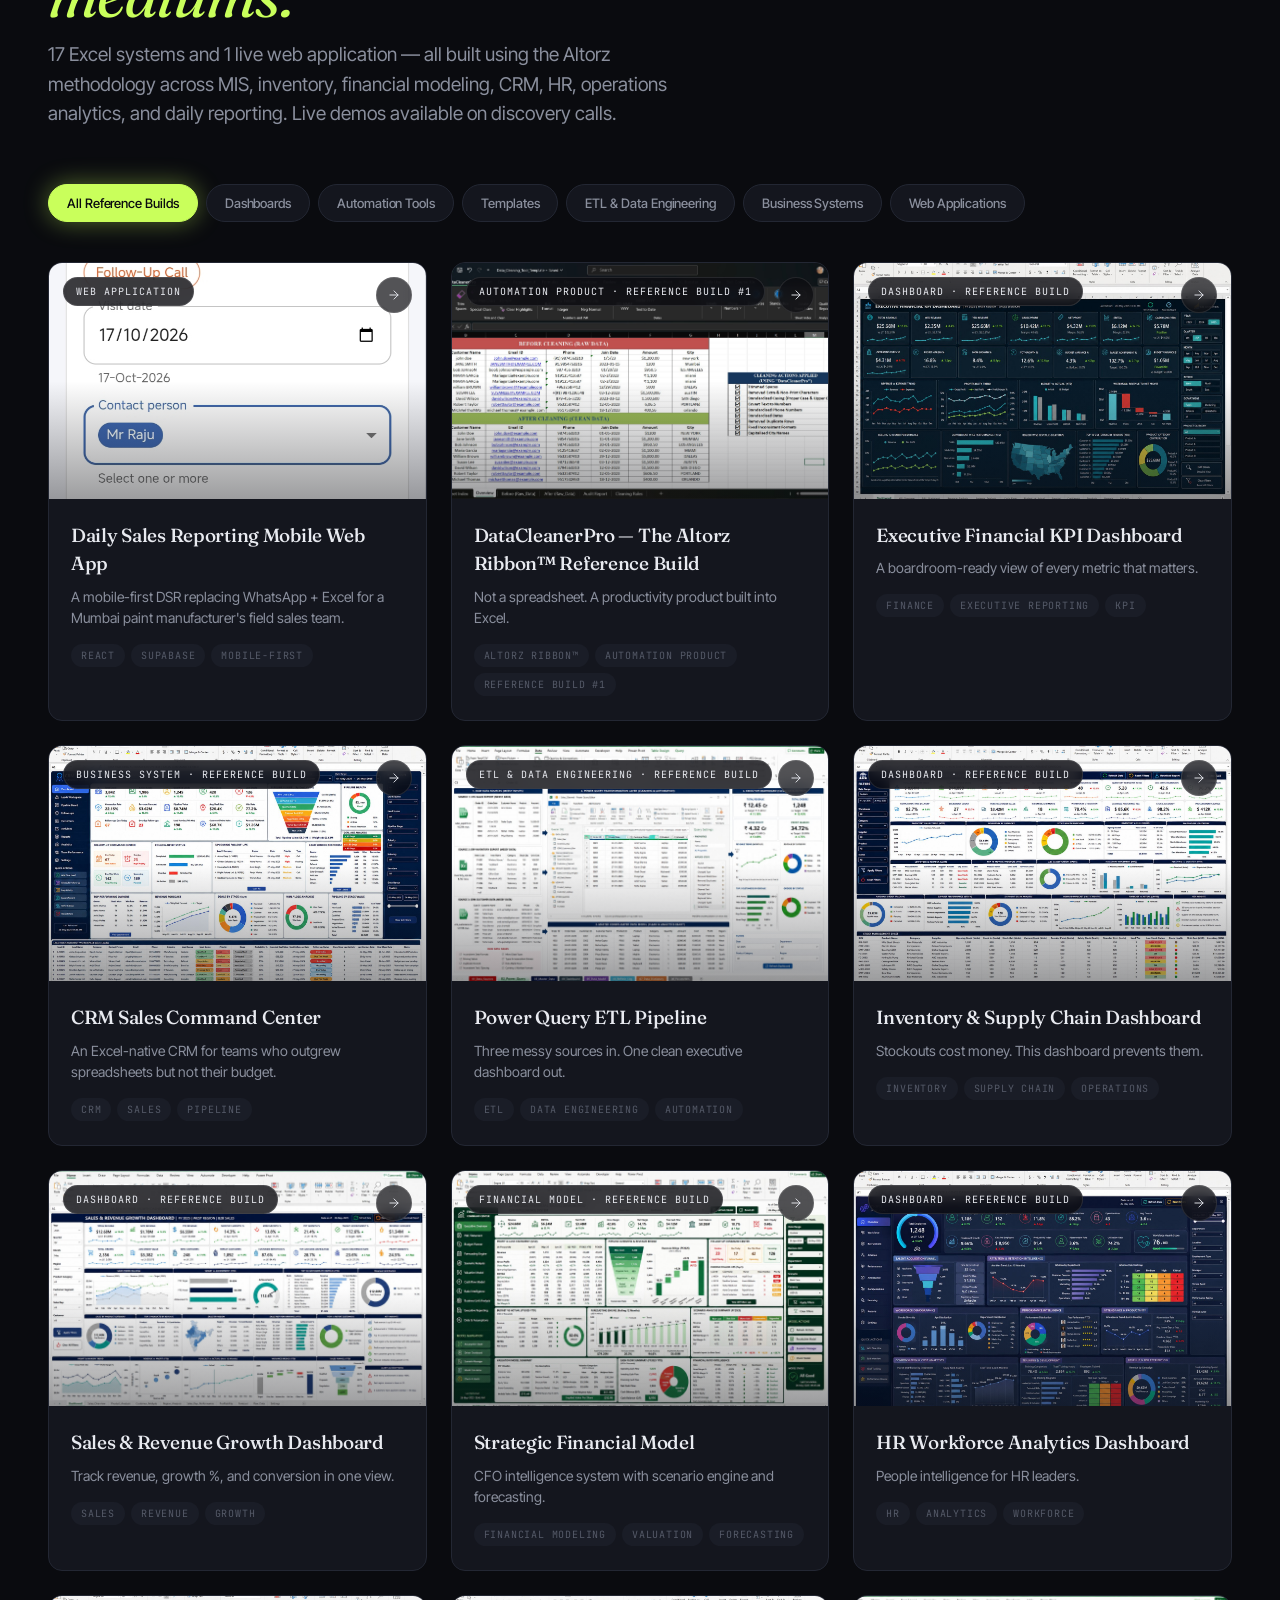
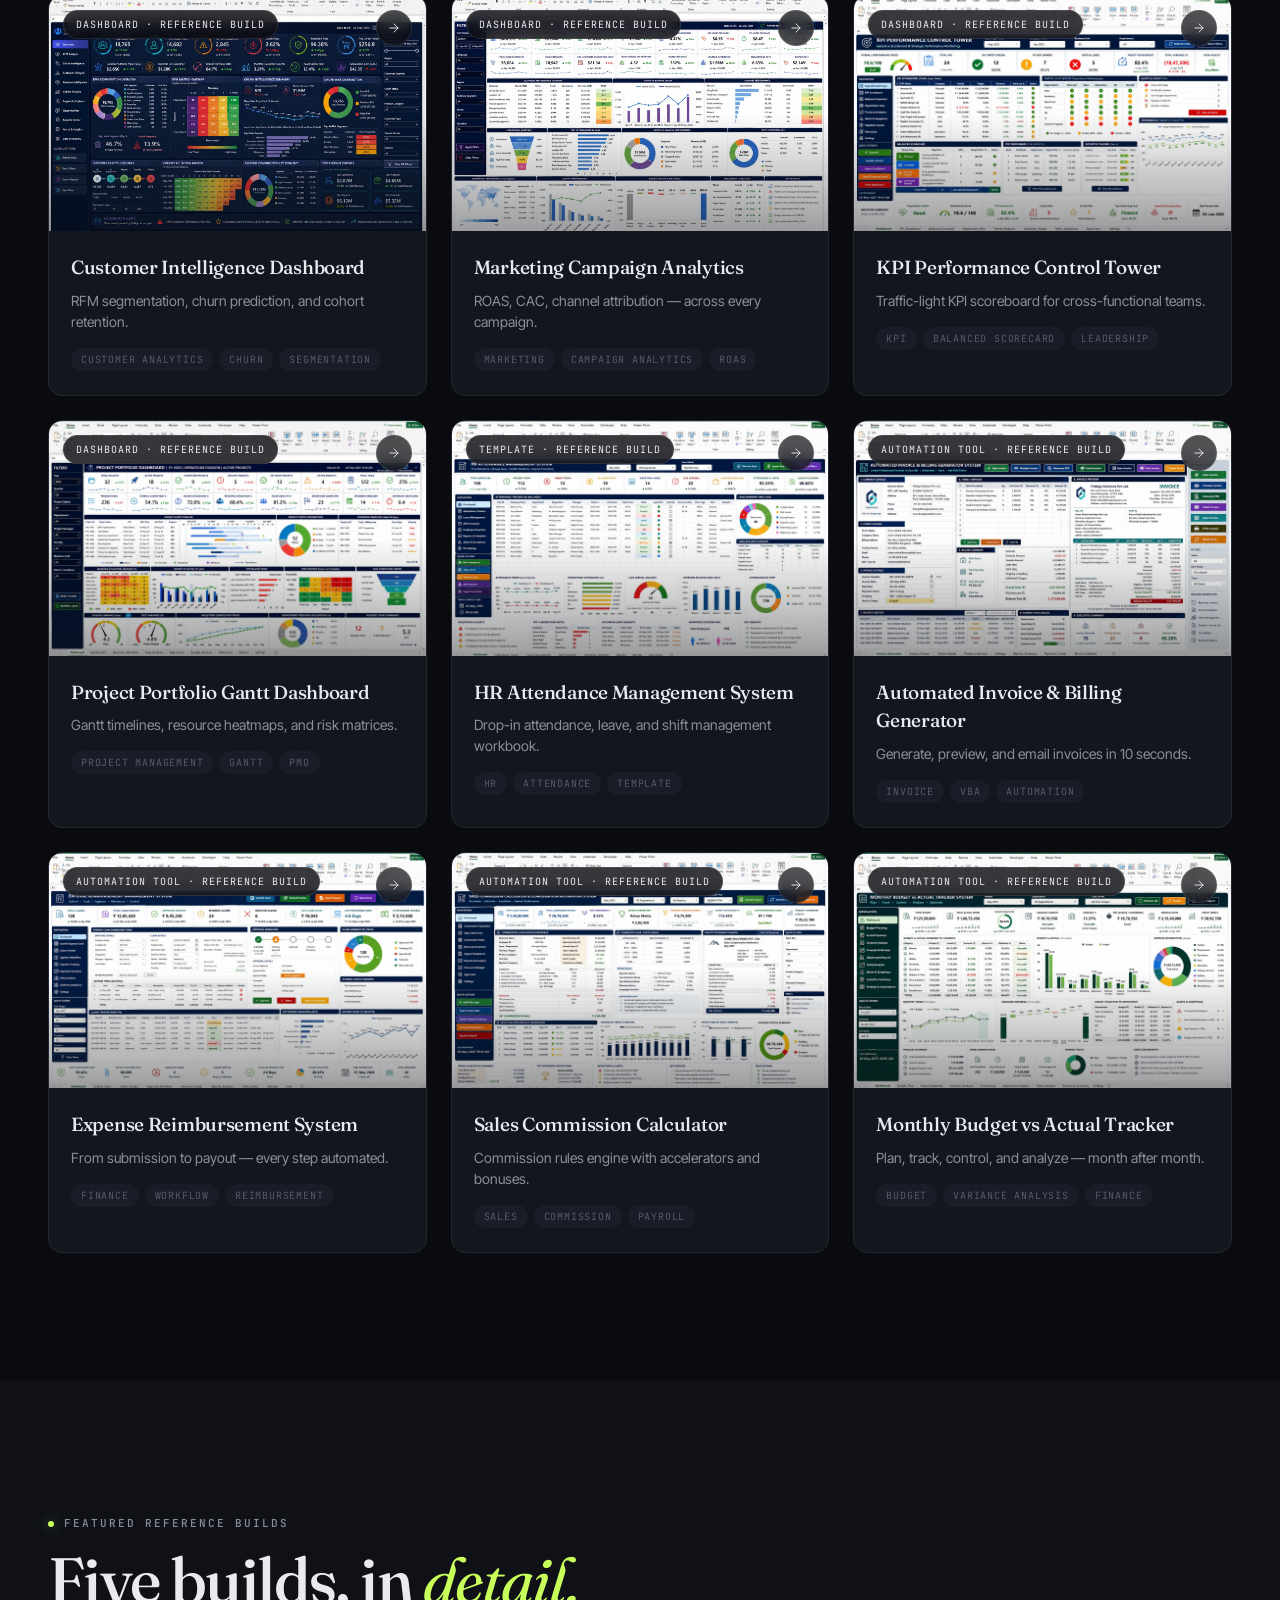
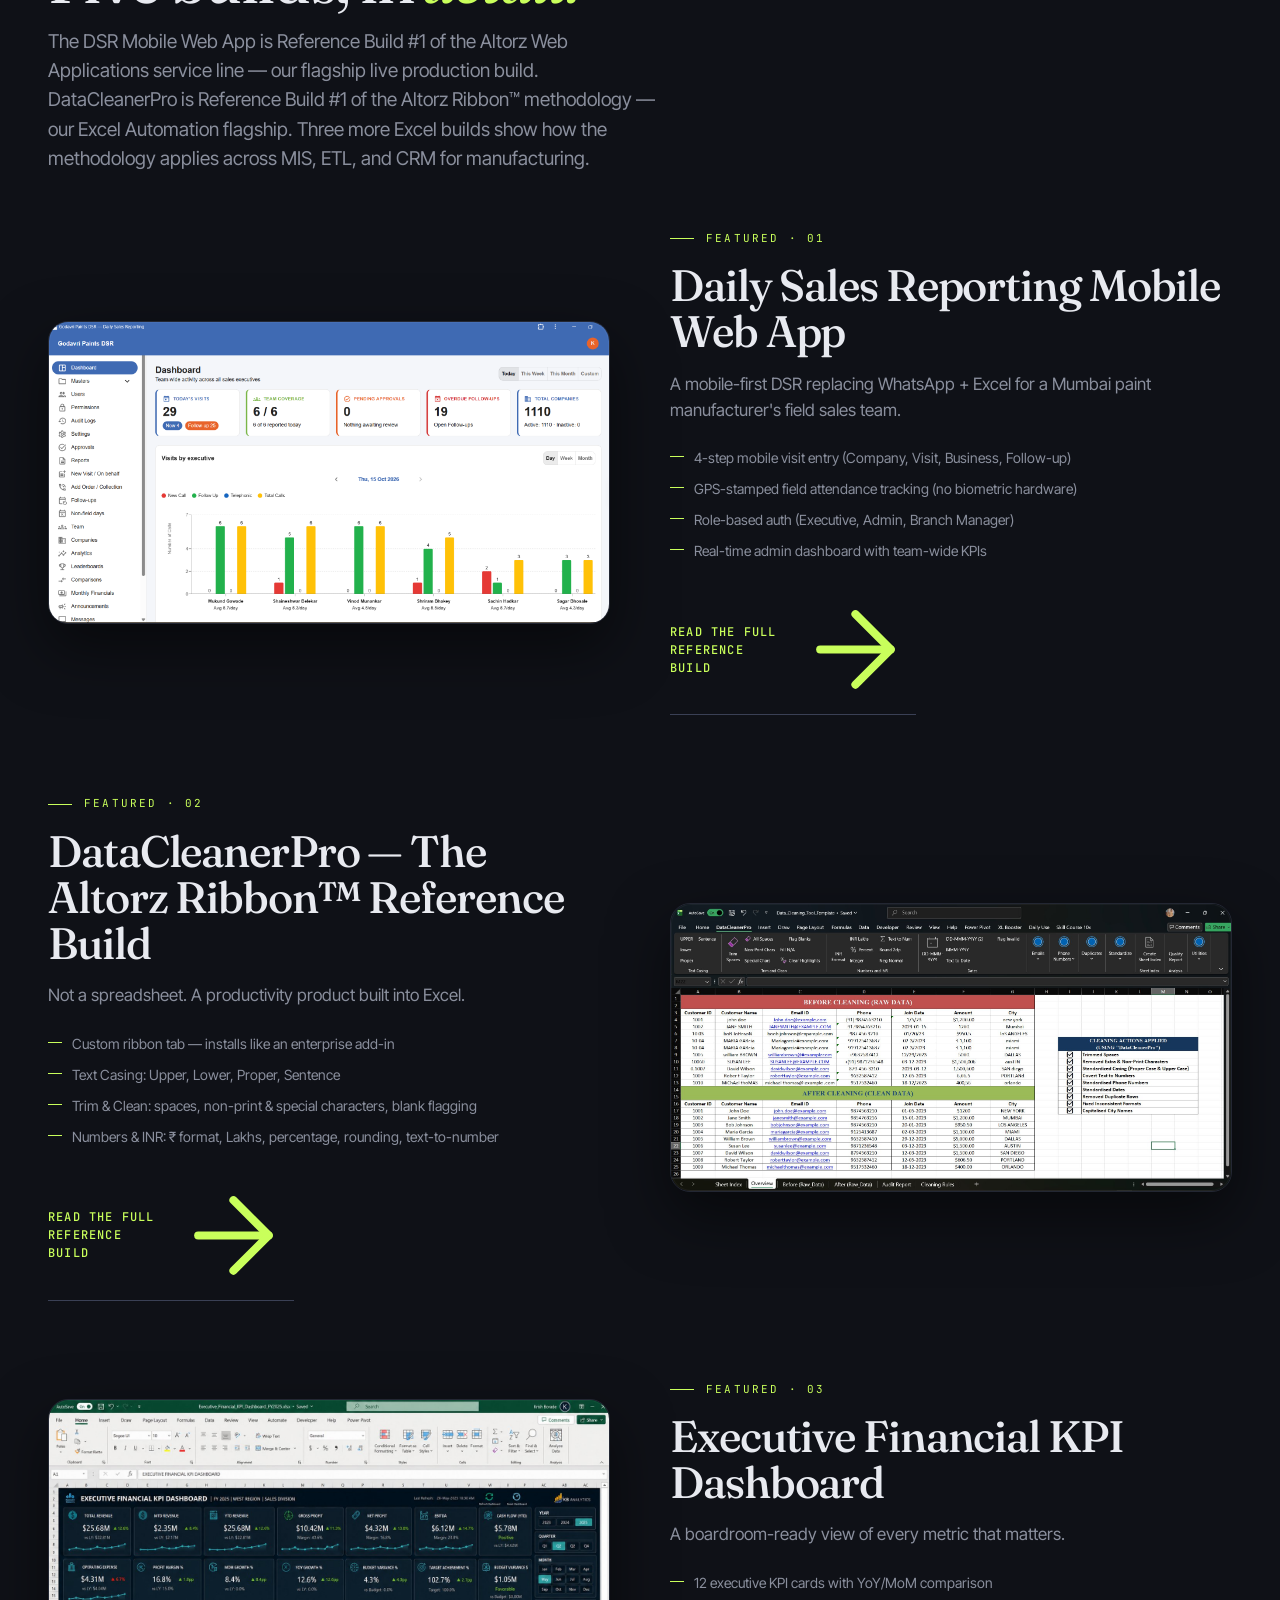
==== commit c872e9f0: "Rebalance site for Web Applications + add DSR demo + form updates" ====
--- a/index.html
+++ b/index.html
@@ -7,11 +7,11 @@
   <!-- Primary SEO -->
   <meta
     name="description"
-    content="Altorz builds automated Excel systems and business workflows for businesses across India. Founded by Excel consultant Krish Borade."
+    content="Altorz builds reporting systems for Businesses — automated Excel systems and custom web applications. Founded by Krish Borade."
   >
   <meta
     name="keywords"
-    content="Altorz, Excel consultant India, Excel automation, MIS automation, Excel dashboards, automated Excel systems, Excel business systems, data automation, VBA, Power Query, Excel consultant Mumbai, Altorz Ribbon, Krish Borade"
+    content="Altorz, reporting systems India, Excel automation, custom web applications, business workflow automation, MIS automation, Excel dashboards, CRM systems, DSR mobile app, Krish Borade Mumbai, Altorz Ribbon, custom business software"
   >
   <meta name="author" content="Krish Borade">
 
@@ -19,16 +19,16 @@
   <meta property="og:type" content="website">
   <meta
     property="og:title"
-    content="Altorz — Automated Excel Systems for Businesses"
+    content="Altorz — Reporting Systems for Businesses · Excel Automation + Custom Web Apps"
   >
   <meta
     property="og:description"
-    content="Automated Excel systems and business workflow automation for businesses across India. By Krish Borade, Founder of Altorz."
+    content="Automated Excel Systems and Custom Web Applications for Businesses across India. By Krish Borade, Founder of Altorz."
   >
   <meta property="og:image" content="https://www.altorz.com/assets/images/altorz-og-image.png">
 <meta property="og:image:width" content="1200">
 <meta property="og:image:height" content="630">
-<meta property="og:image:alt" content="Altorz — Automated Excel Systems for Businesses">
+<meta property="og:image:alt" content="Altorz — Reporting Systems for Businesses · Excel Automation + Custom Web Apps">
   <meta property="og:url" content="https://altorz.com">
   <meta property="og:site_name" content="Altorz">
 
@@ -36,7 +36,7 @@
   <meta name="twitter:card" content="summary_large_image">
   <meta
     name="twitter:title"
-    content="Altorz — Automated Excel Systems for Businesses"
+    content="Altorz — Reporting Systems for Businesses · Excel Automation + Custom Web Apps"
   >
   <meta
     name="twitter:description"
@@ -45,7 +45,7 @@
   <meta name="twitter:image" content="https://www.altorz.com/assets/images/altorz-og-image.png">
 
   <!-- Page Title -->
-  <title>Altorz — Automated Excel Systems for Businesses</title>
+  <title>Altorz — Reporting Systems for Businesses · Excel Automation + Custom Web Apps</title>
 
   <!-- Preconnect -->
   <link rel="preconnect" href="https://fonts.googleapis.com">
@@ -95,8 +95,14 @@
   <!-- ============ ABOUT ============ -->
   <section class="section" id="about"></section>
 
-  <!-- ============ CAPABILITIES ============ -->
+    <!-- ============ CAPABILITIES ============ -->
   <section class="section" id="services" style="background: var(--bg-2);"></section>
+
+    <!-- ============ WEB APPLICATIONS (NEW) ============ -->
+  <section class="section" id="webApps"></section>
+
+  <!-- ============ WEB APP EXPLAINER (NEW) ============ -->
+  <section class="section" id="webAppExplainer" style="background: var(--bg-2);"></section>
 
   <!-- ============ PORTFOLIO ============ -->
   <section class="section" id="work"></section>
@@ -106,6 +112,9 @@
 
   <!-- ============ ETL LIVE DEMO ============ -->
   <section class="section etl-section" id="etlDemo"></section>
+
+  <!-- ============ DSR LIVE DEMO (NEW) ============ -->
+  <section class="section" id="dsrDemo" style="background: var(--bg-2);"></section>
 
   <!-- ============ SKILLS ============ -->
   <section class="section" id="skills"></section>
@@ -145,7 +154,6 @@
   <input type="text" name="name" />
   <input type="email" name="email" />
   <input type="text" name="company" />
-  <input type="text" name="budget" />
   <input type="text" name="service" />
   <textarea name="message"></textarea>
 </form>
--- a/css/main.css
+++ b/css/main.css
@@ -1,1808 +1,1858 @@
 /* =========================================================
-   KRISH BORADE — PORTFOLIO
-   Editorial-Tech Premium · Dark mode · Lime & Cyan accents
-   ========================================================= */
-
-:root {
-  /* Surfaces */
-  --bg: #0a0b0f;
-  --bg-2: #0f1117;
-  --panel: #14161e;
-  --panel-2: #1a1d27;
-  --panel-3: #20242f;
-  --border: #232733;
-  --border-2: #2d3344;
-  --border-3: #3a4055;
-
-  /* Text */
-  --text: #e8eaf0;
-  --text-dim: #8a8f9d;
-  --text-faint: #555a68;
-  --text-mute: #3d4250;
-
-  /* Accents */
-  --accent: #c9ff5b;
-  --accent-glow: rgba(201, 255, 91, 0.4);
-  --accent-soft: rgba(201, 255, 91, 0.08);
-  --accent-2: #5bffd0;
-  --accent-2-soft: rgba(91, 255, 208, 0.08);
-  --warn: #ff7a59;
-  --danger: #ff4d6d;
-  --info: #5b8bff;
-
-  /* Effects */
-  --grid: rgba(255, 255, 255, 0.025);
-  --shadow-lg: 0 24px 60px rgba(0, 0, 0, 0.5);
-  --shadow-md: 0 12px 32px rgba(0, 0, 0, 0.3);
-  --shadow-sm: 0 4px 12px rgba(0, 0, 0, 0.2);
-  --shadow-accent: 0 0 40px rgba(201, 255, 91, 0.12);
-
-  /* Typography scale */
-  --font-display: 'Fraunces', Georgia, serif;
-  --font-body: 'Inter Tight', -apple-system, BlinkMacSystemFont, sans-serif;
-  --font-mono: 'JetBrains Mono', 'SF Mono', Consolas, monospace;
-
-  /* Layout */
-  --max-width: 1320px;
-  --gutter: clamp(20px, 4vw, 48px);
-  --section-pad: clamp(64px, 10vw, 140px);
-  --radius-sm: 8px;
-  --radius: 14px;
-  --radius-lg: 20px;
-  --radius-xl: 28px;
-}
-
-/* ============ RESET ============ */
-*, *::before, *::after { box-sizing: border-box; margin: 0; padding: 0; }
-html { scroll-behavior: smooth; }
-html, body {
-  background: var(--bg);
-  color: var(--text);
-  font-family: var(--font-body);
-  font-size: 16px;
-  line-height: 1.5;
-  -webkit-font-smoothing: antialiased;
-  -moz-osx-font-smoothing: grayscale;
-  overflow-x: hidden;
-}
-body {
-  background:
-    radial-gradient(ellipse 80% 50% at 50% -10%, rgba(201, 255, 91, 0.06), transparent 60%),
-    radial-gradient(ellipse 60% 40% at 100% 100%, rgba(91, 255, 208, 0.04), transparent 60%),
-    var(--bg);
-  min-height: 100vh;
-}
-img { max-width: 100%; display: block; }
-a { color: inherit; text-decoration: none; }
-button { font-family: inherit; cursor: pointer; border: none; background: none; color: inherit; }
-input, textarea, select { font-family: inherit; color: inherit; }
-
-/* ============ TYPOGRAPHY ============ */
-.display {
-  font-family: var(--font-display);
-  font-weight: 500;
-  letter-spacing: -0.02em;
-  line-height: 1.05;
-}
-.eyebrow {
-  font-family: var(--font-mono);
-  font-size: 11px;
-  font-weight: 500;
-  letter-spacing: 0.18em;
-  text-transform: uppercase;
-  color: var(--text-dim);
-}
-.eyebrow .dot {
-  display: inline-block;
-  width: 6px; height: 6px;
-  background: var(--accent);
-  border-radius: 50%;
-  margin-right: 10px;
-  box-shadow: 0 0 12px var(--accent-glow);
-  vertical-align: middle;
-  animation: pulse 2.5s ease-in-out infinite;
-}
-.section-title {
-  font-family: var(--font-display);
-  font-weight: 500;
-  font-size: clamp(36px, 5.5vw, 64px);
-  line-height: 1.02;
-  letter-spacing: -0.025em;
-  margin-bottom: 14px;
-}
-.section-title em {
-  font-style: italic;
-  font-weight: 400;
-  color: var(--accent);
-}
-.section-subtitle {
-  font-size: clamp(16px, 1.5vw, 19px);
-  color: var(--text-dim);
-  max-width: 620px;
-  line-height: 1.55;
-}
-
-/* ============ LAYOUT PRIMITIVES ============ */
-.container {
-  max-width: var(--max-width);
-  margin: 0 auto;
-  padding-left: var(--gutter);
-  padding-right: var(--gutter);
-}
-.section {
-  padding-top: var(--section-pad);
-  padding-bottom: var(--section-pad);
-  position: relative;
-}
-.section-header { margin-bottom: 56px; max-width: 720px; }
-.section-header .eyebrow { margin-bottom: 16px; display: inline-block; }
-
-/* ============ NAVIGATION ============ */
-.nav {
-  position: fixed;
-  top: 0;
-  left: 0;
-  right: 0;
-  z-index: 100;
-  padding: 14px var(--gutter);
-  background: rgba(10, 11, 15, 0.6);
-  backdrop-filter: blur(20px) saturate(180%);
-  -webkit-backdrop-filter: blur(20px) saturate(180%);
-  border-bottom: 1px solid transparent;
-  transition: all 0.3s ease;
-}
-.nav.scrolled {
-  background: rgba(10, 11, 15, 0.85);
-  border-bottom: 1px solid var(--border);
-}
-.nav-inner {
-  max-width: var(--max-width);
-  margin: 0 auto;
-  display: flex;
-  align-items: center;
-  justify-content: space-between;
-  gap: 32px;
-}
-.nav-brand {
-  display: flex;
-  align-items: center;
-  gap: 12px;
-  font-family: var(--font-display);
-  font-size: 18px;
-  font-weight: 500;
-  letter-spacing: -0.01em;
-}
-.nav-brand .brand-mark {
-  width: 32px; height: 32px;
-  background: var(--accent);
-  color: var(--bg);
-  font-family: var(--font-mono);
-  font-size: 12px;
-  font-weight: 600;
-  display: grid;
-  place-items: center;
-  border-radius: 8px;
-  box-shadow: 0 0 24px var(--accent-glow);
-}
-.nav-brand em { font-style: italic; color: var(--text-dim); font-weight: 400; }
-.nav-links {
-  display: flex;
-  align-items: center;
-  gap: 32px;
-}
-.nav-links a {
-  font-size: 14px;
-  color: var(--text-dim);
-  font-weight: 500;
-  transition: color 0.2s;
-  position: relative;
-}
-.nav-links a:hover { color: var(--text); }
-.nav-cta {
-  display: inline-flex;
-  align-items: center;
-  gap: 8px;
-  padding: 10px 18px;
-  background: var(--accent);
-  color: var(--bg);
-  font-size: 13px;
-  font-weight: 600;
-  border-radius: 999px;
-  letter-spacing: -0.01em;
-  transition: transform 0.2s, box-shadow 0.2s;
-}
-.nav-cta:hover {
-  transform: translateY(-1px);
-  box-shadow: 0 8px 24px var(--accent-glow);
-}
-.nav-toggle {
-  display: none;
-  width: 40px; height: 40px;
-  border-radius: 8px;
-  background: var(--panel);
-  border: 1px solid var(--border);
-  align-items: center;
-  justify-content: center;
-}
-.nav-toggle svg { width: 18px; height: 18px; }
-
-@media (max-width: 880px) {
-  .nav-links { display: none; }
-  .nav-toggle { display: flex; }
-  .nav.menu-open .nav-links {
-    display: flex;
+    KRISH BORADE — PORTFOLIO
+    Editorial-Tech Premium · Dark mode · Lime & Cyan accents
+    ========================================================= */
+
+  :root {
+    /* Surfaces */
+    --bg: #0a0b0f;
+    --bg-2: #0f1117;
+    --panel: #14161e;
+    --panel-2: #1a1d27;
+    --panel-3: #20242f;
+    --border: #232733;
+    --border-2: #2d3344;
+    --border-3: #3a4055;
+
+    /* Text */
+    --text: #e8eaf0;
+    --text-dim: #8a8f9d;
+    --text-faint: #555a68;
+    --text-mute: #3d4250;
+
+    /* Accents */
+    --accent: #c9ff5b;
+    --accent-glow: rgba(201, 255, 91, 0.4);
+    --accent-soft: rgba(201, 255, 91, 0.08);
+    --accent-2: #5bffd0;
+    --accent-2-soft: rgba(91, 255, 208, 0.08);
+    --warn: #ff7a59;
+    --danger: #ff4d6d;
+    --info: #5b8bff;
+
+    /* Effects */
+    --grid: rgba(255, 255, 255, 0.025);
+    --shadow-lg: 0 24px 60px rgba(0, 0, 0, 0.5);
+    --shadow-md: 0 12px 32px rgba(0, 0, 0, 0.3);
+    --shadow-sm: 0 4px 12px rgba(0, 0, 0, 0.2);
+    --shadow-accent: 0 0 40px rgba(201, 255, 91, 0.12);
+
+    /* Typography scale */
+    --font-display: 'Fraunces', Georgia, serif;
+    --font-body: 'Inter Tight', -apple-system, BlinkMacSystemFont, sans-serif;
+    --font-mono: 'JetBrains Mono', 'SF Mono', Consolas, monospace;
+
+    /* Layout */
+    --max-width: 1320px;
+    --gutter: clamp(20px, 4vw, 48px);
+    --section-pad: clamp(64px, 10vw, 140px);
+    --radius-sm: 8px;
+    --radius: 14px;
+    --radius-lg: 20px;
+    --radius-xl: 28px;
+  }
+
+  /* ============ RESET ============ */
+  *, *::before, *::after { box-sizing: border-box; margin: 0; padding: 0; }
+  html { scroll-behavior: smooth; }
+  html, body {
+    background: var(--bg);
+    color: var(--text);
+    font-family: var(--font-body);
+    font-size: 16px;
+    line-height: 1.5;
+    -webkit-font-smoothing: antialiased;
+    -moz-osx-font-smoothing: grayscale;
+    overflow-x: hidden;
+  }
+  body {
+    background:
+      radial-gradient(ellipse 80% 50% at 50% -10%, rgba(201, 255, 91, 0.06), transparent 60%),
+      radial-gradient(ellipse 60% 40% at 100% 100%, rgba(91, 255, 208, 0.04), transparent 60%),
+      var(--bg);
+    min-height: 100vh;
+  }
+  img { max-width: 100%; display: block; }
+  a { color: inherit; text-decoration: none; }
+  button { font-family: inherit; cursor: pointer; border: none; background: none; color: inherit; }
+  input, textarea, select { font-family: inherit; color: inherit; }
+
+  /* ============ TYPOGRAPHY ============ */
+  .display {
+    font-family: var(--font-display);
+    font-weight: 500;
+    letter-spacing: -0.02em;
+    line-height: 1.05;
+  }
+  .eyebrow {
+    font-family: var(--font-mono);
+    font-size: 11px;
+    font-weight: 500;
+    letter-spacing: 0.18em;
+    text-transform: uppercase;
+    color: var(--text-dim);
+  }
+  .eyebrow .dot {
+    display: inline-block;
+    width: 6px; height: 6px;
+    background: var(--accent);
+    border-radius: 50%;
+    margin-right: 10px;
+    box-shadow: 0 0 12px var(--accent-glow);
+    vertical-align: middle;
+    animation: pulse 2.5s ease-in-out infinite;
+  }
+  .section-title {
+    font-family: var(--font-display);
+    font-weight: 500;
+    font-size: clamp(36px, 5.5vw, 64px);
+    line-height: 1.02;
+    letter-spacing: -0.025em;
+    margin-bottom: 14px;
+  }
+  .section-title em {
+    font-style: italic;
+    font-weight: 400;
+    color: var(--accent);
+  }
+  .section-subtitle {
+    font-size: clamp(16px, 1.5vw, 19px);
+    color: var(--text-dim);
+    max-width: 620px;
+    line-height: 1.55;
+  }
+
+  /* ============ LAYOUT PRIMITIVES ============ */
+  .container {
+    max-width: var(--max-width);
+    margin: 0 auto;
+    padding-left: var(--gutter);
+    padding-right: var(--gutter);
+  }
+  .section {
+    padding-top: var(--section-pad);
+    padding-bottom: var(--section-pad);
+    position: relative;
+  }
+  .section-header { margin-bottom: 56px; max-width: 720px; }
+  .section-header .eyebrow { margin-bottom: 16px; display: inline-block; }
+
+  /* ============ NAVIGATION ============ */
+  .nav {
+    position: fixed;
+    top: 0;
+    left: 0;
+    right: 0;
+    z-index: 100;
+    padding: 14px var(--gutter);
+    background: rgba(10, 11, 15, 0.6);
+    backdrop-filter: blur(20px) saturate(180%);
+    -webkit-backdrop-filter: blur(20px) saturate(180%);
+    border-bottom: 1px solid transparent;
+    transition: all 0.3s ease;
+  }
+  .nav.scrolled {
+    background: rgba(10, 11, 15, 0.85);
+    border-bottom: 1px solid var(--border);
+  }
+  .nav-inner {
+    max-width: var(--max-width);
+    margin: 0 auto;
+    display: flex;
+    align-items: center;
+    justify-content: space-between;
+    gap: 32px;
+  }
+  .nav-brand {
+    display: flex;
+    align-items: center;
+    gap: 12px;
+    font-family: var(--font-display);
+    font-size: 18px;
+    font-weight: 500;
+    letter-spacing: -0.01em;
+  }
+  .nav-brand .brand-mark {
+    width: 32px; height: 32px;
+    background: var(--accent);
+    color: var(--bg);
+    font-family: var(--font-mono);
+    font-size: 12px;
+    font-weight: 600;
+    display: grid;
+    place-items: center;
+    border-radius: 8px;
+    box-shadow: 0 0 24px var(--accent-glow);
+  }
+  .nav-brand em { font-style: italic; color: var(--text-dim); font-weight: 400; }
+  .nav-links {
+    display: flex;
+    align-items: center;
+    gap: 32px;
+  }
+  .nav-links a {
+    font-size: 14px;
+    color: var(--text-dim);
+    font-weight: 500;
+    transition: color 0.2s;
+    position: relative;
+  }
+  .nav-links a:hover { color: var(--text); }
+  .nav-cta {
+    display: inline-flex;
+    align-items: center;
+    gap: 8px;
+    padding: 10px 18px;
+    background: var(--accent);
+    color: var(--bg);
+    font-size: 13px;
+    font-weight: 600;
+    border-radius: 999px;
+    letter-spacing: -0.01em;
+    transition: transform 0.2s, box-shadow 0.2s;
+  }
+  .nav-cta:hover {
+    transform: translateY(-1px);
+    box-shadow: 0 8px 24px var(--accent-glow);
+  }
+  .nav-toggle {
+    display: none;
+    width: 40px; height: 40px;
+    border-radius: 8px;
+    background: var(--panel);
+    border: 1px solid var(--border);
+    align-items: center;
+    justify-content: center;
+  }
+  .nav-toggle svg { width: 18px; height: 18px; }
+
+  @media (max-width: 880px) {
+    .nav-links { display: none; }
+    .nav-toggle { display: flex; }
+    .nav.menu-open .nav-links {
+      display: flex;
+      position: absolute;
+      top: 100%;
+      left: 0; right: 0;
+      flex-direction: column;
+      align-items: flex-start;
+      padding: 24px var(--gutter);
+      background: var(--bg-2);
+      border-bottom: 1px solid var(--border);
+      gap: 18px;
+    }
+    .nav.menu-open .nav-cta { margin-top: 6px; }
+  }
+
+  /* ============ HERO ============ */
+  .hero {
+    position: relative;
+    padding-top: 140px;
+    padding-bottom: 80px;
+    min-height: 100vh;
+    display: flex;
+    align-items: center;
+    overflow: hidden;
+  }
+  .hero::before {
+    content: '';
     position: absolute;
-    top: 100%;
-    left: 0; right: 0;
+    inset: 0;
+    background-image:
+      linear-gradient(var(--grid) 1px, transparent 1px),
+      linear-gradient(90deg, var(--grid) 1px, transparent 1px);
+    background-size: 64px 64px;
+    mask-image: radial-gradient(ellipse 80% 60% at 50% 50%, black, transparent 70%);
+    pointer-events: none;
+  }
+  .hero-inner {
+    display: grid;
+    grid-template-columns: 1.3fr 1fr;
+    gap: 60px;
+    align-items: center;
+    position: relative;
+    z-index: 2;
+  }
+  .hero-content { max-width: 720px; }
+  .hero-status {
+    display: inline-flex;
+    align-items: center;
+    gap: 10px;
+    padding: 8px 16px;
+    background: var(--panel);
+    border: 1px solid var(--border-2);
+    border-radius: 999px;
+    font-family: var(--font-mono);
+    font-size: 11px;
+    letter-spacing: 0.1em;
+    text-transform: uppercase;
+    color: var(--text-dim);
+    margin-bottom: 28px;
+  }
+  .hero-status .pulse {
+    width: 8px; height: 8px;
+    background: var(--accent);
+    border-radius: 50%;
+    position: relative;
+    box-shadow: 0 0 12px var(--accent-glow);
+  }
+  .hero-status .pulse::after {
+    content: '';
+    position: absolute;
+    inset: -3px;
+    border-radius: 50%;
+    border: 2px solid var(--accent);
+    animation: ping 2s ease-out infinite;
+  }
+  .hero-title {
+    font-family: var(--font-display);
+    font-weight: 500;
+    font-size: clamp(44px, 7vw, 96px);
+    line-height: 0.98;
+    letter-spacing: -0.035em;
+    margin-bottom: 28px;
+  }
+  .hero-title em {
+    font-style: italic;
+    font-weight: 400;
+    color: var(--accent);
+    position: relative;
+  }
+  .hero-title em::after {
+    content: '';
+    position: absolute;
+    bottom: 4px;
+    left: 0;
+    right: 0;
+    height: 2px;
+    background: linear-gradient(90deg, transparent, var(--accent), transparent);
+    opacity: 0.5;
+  }
+  .hero-sub {
+    font-size: clamp(17px, 1.7vw, 21px);
+    color: var(--text-dim);
+    max-width: 540px;
+    line-height: 1.55;
+    margin-bottom: 40px;
+  }
+  .hero-actions {
+    display: flex;
+    gap: 14px;
+    flex-wrap: wrap;
+    margin-bottom: 56px;
+  }
+  .btn {
+    display: inline-flex;
+    align-items: center;
+    gap: 10px;
+    padding: 14px 24px;
+    border-radius: 999px;
+    font-size: 14px;
+    font-weight: 600;
+    letter-spacing: -0.005em;
+    transition: all 0.2s ease;
+    border: 1px solid transparent;
+  }
+  .btn-primary {
+    background: var(--accent);
+    color: var(--bg);
+    box-shadow: 0 4px 24px var(--accent-glow);
+  }
+  .btn-primary:hover {
+    transform: translateY(-2px);
+    box-shadow: 0 8px 32px var(--accent-glow);
+  }
+  .btn-secondary {
+    background: var(--panel);
+    color: var(--text);
+    border-color: var(--border-2);
+  }
+  .btn-secondary:hover {
+    background: var(--panel-2);
+    border-color: var(--border-3);
+    transform: translateY(-2px);
+  }
+  .btn-ghost {
+    background: transparent;
+    color: var(--text-dim);
+    padding: 12px 0;
+  }
+  .btn-ghost:hover { color: var(--accent); }
+  .btn svg { width: 16px; height: 16px; }
+
+  .hero-metrics {
+    display: grid;
+    grid-template-columns: repeat(4, 1fr);
+    gap: 24px;
+    padding-top: 32px;
+    border-top: 1px solid var(--border);
+    max-width: 580px;
+  }
+  .hero-metric .num {
+    font-family: var(--font-display);
+    font-size: clamp(26px, 3vw, 34px);
+    font-weight: 500;
+    letter-spacing: -0.02em;
+    margin-bottom: 4px;
+  }
+  .hero-metric .lbl {
+    font-family: var(--font-mono);
+    font-size: 10px;
+    text-transform: uppercase;
+    letter-spacing: 0.12em;
+    color: var(--text-faint);
+  }
+
+  /* Hero portrait */
+  .hero-portrait {
+    position: relative;
+    aspect-ratio: 4/5;
+    border-radius: var(--radius-lg);
+    overflow: hidden;
+    background: var(--panel);
+    border: 1px solid var(--border);
+    box-shadow: var(--shadow-lg);
+    max-width: 460px;
+    margin-left: auto;
+  }
+  .hero-portrait img {
+    width: 100%;
+    height: 100%;
+    object-fit: cover;
+    filter: contrast(1.05) saturate(1.05);
+  }
+  .hero-portrait::before {
+    content: '';
+    position: absolute;
+    inset: 0;
+    background: linear-gradient(180deg, transparent 50%, rgba(10, 11, 15, 0.7) 100%);
+    z-index: 1;
+    pointer-events: none;
+  }
+  .hero-portrait-overlay {
+    position: absolute;
+    bottom: 24px;
+    left: 24px;
+    right: 24px;
+    z-index: 2;
+    display: flex;
+    justify-content: space-between;
+    align-items: flex-end;
+    gap: 16px;
+  }
+  .hero-portrait-name {
+    font-family: var(--font-display);
+    font-size: 20px;
+    font-weight: 500;
+    letter-spacing: -0.01em;
+  }
+  .hero-portrait-name .sub {
+    display: block;
+    font-family: var(--font-mono);
+    font-size: 10px;
+    text-transform: uppercase;
+    letter-spacing: 0.12em;
+    color: var(--text);
+    margin-top: 4px;
+  }
+  .hero-portrait-loc {
+    font-family: var(--font-mono);
+    font-size: 10px;
+    letter-spacing: 0.1em;
+    text-transform: uppercase;
+    color: var(--text);
+    text-align: right;
+  }
+  .hero-portrait-deco {
+    position: absolute;
+    top: 20px; right: 20px;
+    z-index: 2;
+    display: flex;
+    align-items: center;
+    gap: 8px;
+    background: rgba(10, 11, 15, 0.7);
+    backdrop-filter: blur(8px);
+    border: 1px solid rgba(255, 255, 255, 0.1);
+    padding: 8px 12px;
+    border-radius: 999px;
+    font-family: var(--font-mono);
+    font-size: 10px;
+    letter-spacing: 0.1em;
+    text-transform: uppercase;
+    color: var(--text);
+  }
+  .hero-portrait-deco .dot {
+    width: 6px; height: 6px;
+    background: var(--accent);
+    border-radius: 50%;
+    box-shadow: 0 0 8px var(--accent-glow);
+  }
+
+  @media (max-width: 980px) {
+    .hero-inner { grid-template-columns: 1fr; gap: 48px; }
+    .hero-portrait { max-width: 100%; margin: 0 auto; aspect-ratio: 1/1; }
+    .hero-metrics { grid-template-columns: repeat(2, 1fr); }
+  }
+
+  /* ============ TRUST STRIP ============ */
+  .trust-strip {
+    padding: 40px 0;
+    border-top: 1px solid var(--border);
+    border-bottom: 1px solid var(--border);
+    background: var(--bg-2);
+    overflow: hidden;
+  }
+  .trust-marquee {
+    display: flex;
+    gap: 64px;
+    animation: marquee 18s linear infinite;
+    align-items: center;
+    white-space: nowrap;
+  }
+  .trust-item {
+    display: flex;
+    align-items: center;
+    gap: 12px;
+    font-family: var(--font-mono);
+    font-size: 12px;
+    text-transform: uppercase;
+    letter-spacing: 0.12em;
+    color: var(--text-dim);
+  }
+  .trust-item .icon {
+    font-family: var(--font-display);
+    color: var(--accent);
+    font-size: 18px;
+    font-style: italic;
+  }
+
+  @keyframes marquee {
+    from { transform: translateX(0); }
+    to { transform: translateX(-50%); }
+  }
+
+  /* ============ ABOUT ============ */
+  .about-grid {
+    display: grid;
+    grid-template-columns: 1fr 1.2fr;
+    gap: 80px;
+    align-items: start;
+  }
+  .about-lead {
+    font-family: var(--font-display);
+    font-size: clamp(24px, 2.6vw, 34px);
+    font-weight: 400;
+    line-height: 1.25;
+    letter-spacing: -0.015em;
+    color: var(--text);
+    margin-bottom: 32px;
+  }
+  .about-lead em {
+    font-style: italic;
+    color: var(--accent);
+  }
+  .about-body p {
+    font-size: 16px;
+    line-height: 1.7;
+    color: var(--text-dim);
+    margin-bottom: 18px;
+  }
+  .about-sidebar {
+    position: sticky;
+    top: 100px;
+    display: flex;
     flex-direction: column;
+    gap: 16px;
+  }
+  .about-stat {
+    padding: 24px;
+    background: var(--panel);
+    border: 1px solid var(--border);
+    border-radius: var(--radius);
+    transition: all 0.3s ease;
+  }
+  .about-stat:hover {
+    border-color: var(--border-3);
+    transform: translateX(4px);
+  }
+  .about-stat .num {
+    font-family: var(--font-display);
+    font-size: clamp(36px, 4vw, 48px);
+    font-weight: 500;
+    line-height: 1;
+    letter-spacing: -0.025em;
+    color: var(--accent);
+    margin-bottom: 8px;
+  }
+  .about-stat .lbl {
+    font-family: var(--font-mono);
+    font-size: 11px;
+    letter-spacing: 0.12em;
+    text-transform: uppercase;
+    color: var(--text);
+    margin-bottom: 2px;
+  }
+  .about-stat .desc { font-size: 13px; color: var(--text-dim); }
+
+  @media (max-width: 880px) {
+    .about-grid { grid-template-columns: 1fr; gap: 40px; }
+    .about-sidebar { position: static; }
+  }
+
+  /* ============ SERVICES ============ */
+  .services-grid {
+    display: grid;
+    grid-template-columns: repeat(3, 1fr);
+    gap: 1px;
+    background: var(--border);
+    border: 1px solid var(--border);
+    border-radius: var(--radius);
+    overflow: hidden;
+  }
+  .service-card {
+    padding: 36px 32px;
+    background: var(--bg);
+    position: relative;
+    transition: all 0.4s ease;
+    display: flex;
+    flex-direction: column;
+    min-height: 340px;
+  }
+  .service-card::before {
+    content: '';
+    position: absolute;
+    inset: 0;
+    background: radial-gradient(circle at top right, var(--accent-soft), transparent 70%);
+    opacity: 0;
+    transition: opacity 0.4s ease;
+    pointer-events: none;
+  }
+  .service-card:hover { background: var(--panel); }
+  .service-card:hover::before { opacity: 1; }
+  .service-card:hover .service-icon {
+    background: var(--accent);
+    color: var(--bg);
+    border-color: var(--accent);
+    box-shadow: 0 0 24px var(--accent-glow);
+  }
+  .service-icon {
+    width: 48px; height: 48px;
+    border-radius: var(--radius-sm);
+    background: var(--panel-2);
+    border: 1px solid var(--border-2);
+    display: grid;
+    place-items: center;
+    margin-bottom: 24px;
+    transition: all 0.3s ease;
+  }
+  .service-icon svg { width: 22px; height: 22px; }
+  .service-title {
+    font-family: var(--font-display);
+    font-size: 22px;
+    font-weight: 500;
+    letter-spacing: -0.015em;
+    margin-bottom: 6px;
+  }
+  .service-tagline {
+    font-family: var(--font-mono);
+    font-size: 11px;
+    letter-spacing: 0.1em;
+    text-transform: uppercase;
+    color: var(--accent);
+    margin-bottom: 16px;
+  }
+  .service-desc {
+    font-size: 14px;
+    line-height: 1.6;
+    color: var(--text-dim);
+    margin-bottom: 24px;
+    flex: 1;
+  }
+  .service-meta {
+    display: flex;
+    justify-content: space-between;
+    align-items: center;
+    padding-top: 20px;
+    border-top: 1px solid var(--border-2);
+    font-family: var(--font-mono);
+    font-size: 11px;
+    letter-spacing: 0.08em;
+    text-transform: uppercase;
+  }
+  .service-meta .price { color: var(--text); font-weight: 500; }
+  .service-meta .time { color: var(--text-dim); }
+
+  @media (max-width: 980px) { .services-grid { grid-template-columns: repeat(2, 1fr); } }
+  @media (max-width: 620px) { .services-grid { grid-template-columns: 1fr; } }
+
+  /* ============ PORTFOLIO ============ */
+  .portfolio-filters {
+    display: flex;
+    gap: 8px;
+    flex-wrap: wrap;
+    margin-bottom: 40px;
+  }
+  .filter-btn {
+    padding: 10px 18px;
+    background: var(--panel);
+    border: 1px solid var(--border);
+    border-radius: 999px;
+    font-size: 13px;
+    font-weight: 500;
+    color: var(--text-dim);
+    letter-spacing: -0.005em;
+    transition: all 0.2s ease;
+  }
+  .filter-btn:hover { color: var(--text); border-color: var(--border-3); }
+  .filter-btn.active {
+    background: var(--accent);
+    color: var(--bg);
+    border-color: var(--accent);
+    box-shadow: 0 0 24px var(--accent-glow);
+  }
+
+  .portfolio-grid {
+    display: grid;
+    grid-template-columns: repeat(3, 1fr);
+    gap: 24px;
+  }
+  .project-card {
+    position: relative;
+    background: var(--panel);
+    border: 1px solid var(--border);
+    border-radius: var(--radius);
+    overflow: hidden;
+    cursor: pointer;
+    transition: all 0.4s cubic-bezier(0.16, 1, 0.3, 1);
+    display: flex;
+    flex-direction: column;
+  }
+  .project-card:hover {
+    transform: translateY(-6px);
+    border-color: var(--border-3);
+    box-shadow: var(--shadow-lg);
+  }
+  .project-image {
+    position: relative;
+    aspect-ratio: 16/10;
+    overflow: hidden;
+    background: var(--bg-2);
+  }
+  .project-image img {
+    width: 100%;
+    height: 100%;
+    object-fit: cover;
+    transition: transform 0.6s cubic-bezier(0.16, 1, 0.3, 1);
+  }
+  .project-card:hover .project-image img { transform: scale(1.06); }
+  .project-image::after {
+    content: '';
+    position: absolute;
+    inset: 0;
+    background: linear-gradient(180deg, transparent 50%, rgba(10, 11, 15, 0.4) 100%);
+    pointer-events: none;
+  }
+  .project-cat {
+    position: absolute;
+    top: 14px; left: 14px;
+    background: rgba(10, 11, 15, 0.8);
+    backdrop-filter: blur(8px);
+    border: 1px solid rgba(255, 255, 255, 0.1);
+    padding: 6px 12px;
+    border-radius: 999px;
+    font-family: var(--font-mono);
+    font-size: 10px;
+    text-transform: uppercase;
+    letter-spacing: 0.1em;
+    color: var(--text);
+    z-index: 2;
+  }
+  .project-info { padding: 22px 22px 24px; }
+  .project-title {
+    font-family: var(--font-display);
+    font-size: 19px;
+    font-weight: 500;
+    letter-spacing: -0.015em;
+    margin-bottom: 8px;
+    color: var(--text);
+  }
+  .project-tagline {
+    font-size: 14px;
+    line-height: 1.5;
+    color: var(--text-dim);
+    margin-bottom: 16px;
+  }
+  .project-tags {
+    display: flex;
+    gap: 6px;
+    flex-wrap: wrap;
+  }
+  .project-tag {
+    font-family: var(--font-mono);
+    font-size: 10px;
+    letter-spacing: 0.08em;
+    text-transform: uppercase;
+    color: var(--text-faint);
+    padding: 4px 10px;
+    background: var(--panel-2);
+    border-radius: 999px;
+  }
+  .project-arrow {
+    position: absolute;
+    top: 14px; right: 14px;
+    width: 36px; height: 36px;
+    background: rgba(10, 11, 15, 0.7);
+    backdrop-filter: blur(8px);
+    border: 1px solid rgba(255, 255, 255, 0.1);
+    border-radius: 50%;
+    display: grid;
+    place-items: center;
+    z-index: 2;
+    transition: all 0.3s ease;
+  }
+  .project-card:hover .project-arrow {
+    background: var(--accent);
+    border-color: var(--accent);
+  }
+  .project-card:hover .project-arrow svg { transform: rotate(-45deg); color: var(--bg); }
+  .project-arrow svg { width: 14px; height: 14px; transition: transform 0.3s ease; }
+
+  @media (max-width: 980px) { .portfolio-grid { grid-template-columns: repeat(2, 1fr); } }
+  @media (max-width: 620px) { .portfolio-grid { grid-template-columns: 1fr; } }
+
+  /* ============ MODAL ============ */
+  .modal-overlay {
+    position: fixed;
+    inset: 0;
+    background: rgba(5, 6, 9, 0.85);
+    backdrop-filter: blur(12px);
+    z-index: 200;
+    display: none;
     align-items: flex-start;
-    padding: 24px var(--gutter);
+    justify-content: center;
+    padding: 40px 20px;
+    overflow-y: auto;
+  }
+  .modal-overlay.open { display: flex; animation: fadeIn 0.3s ease; }
+  .modal {
     background: var(--bg-2);
+    border: 1px solid var(--border);
+    border-radius: var(--radius-lg);
+    width: 100%;
+    max-width: 980px;
+    margin: auto 0;
+    overflow: hidden;
+    animation: slideUp 0.4s cubic-bezier(0.16, 1, 0.3, 1);
+  }
+  .modal-close {
+    position: absolute;
+    top: 20px; right: 20px;
+    width: 44px; height: 44px;
+    background: var(--panel);
+    border: 1px solid var(--border-2);
+    border-radius: 50%;
+    display: grid;
+    place-items: center;
+    z-index: 5;
+    transition: all 0.2s ease;
+  }
+  .modal-close:hover { background: var(--panel-2); transform: rotate(90deg); }
+  .modal-close svg { width: 16px; height: 16px; }
+  .modal-hero {
+    position: relative;
+    aspect-ratio: 16/9;
+    background: var(--bg);
+    overflow: hidden;
+  }
+  .modal-hero img { width: 100%; height: 100%; object-fit: cover; }
+  .modal-body { padding: 40px clamp(24px, 4vw, 56px); }
+  .modal-cat {
+    font-family: var(--font-mono);
+    font-size: 11px;
+    letter-spacing: 0.15em;
+    text-transform: uppercase;
+    color: var(--accent);
+    margin-bottom: 12px;
+    display: flex;
+    align-items: center;
+    gap: 10px;
+  }
+  .modal-cat::before {
+    content: '';
+    display: inline-block;
+    width: 24px; height: 1px;
+    background: var(--accent);
+  }
+  .modal-title {
+    font-family: var(--font-display);
+    font-size: clamp(28px, 3.5vw, 42px);
+    font-weight: 500;
+    letter-spacing: -0.025em;
+    line-height: 1.05;
+    margin-bottom: 14px;
+  }
+  .modal-tagline {
+    font-size: 17px;
+    line-height: 1.5;
+    color: var(--text-dim);
+    margin-bottom: 36px;
+    max-width: 640px;
+  }
+  .modal-section { margin-bottom: 32px; }
+  .modal-section h4 {
+    font-family: var(--font-mono);
+    font-size: 11px;
+    letter-spacing: 0.15em;
+    text-transform: uppercase;
+    color: var(--text-faint);
+    margin-bottom: 12px;
+  }
+  .modal-section p {
+    font-size: 15px;
+    line-height: 1.65;
+    color: var(--text-dim);
+  }
+  .modal-outcome {
+    padding: 24px;
+    background: var(--accent-soft);
+    border-left: 2px solid var(--accent);
+    border-radius: var(--radius-sm);
+    font-family: var(--font-display);
+    font-size: 19px;
+    font-weight: 400;
+    line-height: 1.45;
+    color: var(--text);
+    letter-spacing: -0.01em;
+  }
+  .modal-outcome em { color: var(--accent); font-style: italic; }
+  .modal-custom-note {
+    display: flex;
+    gap: 16px;
+    align-items: flex-start;
+    margin-top: 28px;
+    padding: 22px 24px;
+    background: var(--accent-2-soft);
+    border: 1px solid rgba(91, 255, 208, 0.25);
+    border-radius: var(--radius-sm);
+  }
+  .modal-custom-note svg {
+    width: 26px;
+    height: 26px;
+    flex-shrink: 0;
+    color: var(--accent-2);
+    margin-top: 2px;
+  }
+  .modal-custom-note p {
+    margin: 0;
+    font-size: 15px;
+    line-height: 1.6;
+    color: var(--text-soft, #cdd3da);
+  }
+  .modal-custom-note p strong { color: var(--accent-2); }
+
+  /* ============ MODAL RIBBON EXPLAINER ============ */
+  /* Change 1: Altorz Ribbon modal description block */
+  .modal-ribbon-explainer {
+    margin-top: 28px;
+    padding: 22px 24px;
+    background: var(--accent-soft);
+    border: 1px solid rgba(201, 255, 91, 0.2);
+    border-radius: var(--radius-sm);
+  }
+  .modal-ribbon-explainer h4 {
+    font-family: var(--font-mono);
+    font-size: 11px;
+    letter-spacing: 0.15em;
+    text-transform: uppercase;
+    color: var(--accent);
+    margin-bottom: 10px;
+  }
+  .modal-ribbon-explainer p {
+    font-size: 15px;
+    line-height: 1.65;
+    color: var(--text-dim);
+    margin: 0;
+  }
+
+  .modal-features {
+    list-style: none;
+    display: grid;
+    grid-template-columns: repeat(2, 1fr);
+    gap: 10px;
+  }
+  .modal-features li {
+    font-size: 14px;
+    color: var(--text-dim);
+    padding-left: 22px;
+    position: relative;
+    line-height: 1.5;
+  }
+  .modal-features li::before {
+    content: '';
+    position: absolute;
+    left: 0; top: 8px;
+    width: 12px; height: 1px;
+    background: var(--accent);
+  }
+  .modal-meta {
+    display: grid;
+    grid-template-columns: 1fr 1fr;
+    gap: 20px;
+    padding: 24px 0;
+    border-top: 1px solid var(--border);
     border-bottom: 1px solid var(--border);
-    gap: 18px;
-  }
-  .nav.menu-open .nav-cta { margin-top: 6px; }
-}
-
-/* ============ HERO ============ */
-.hero {
-  position: relative;
-  padding-top: 140px;
-  padding-bottom: 80px;
-  min-height: 100vh;
-  display: flex;
-  align-items: center;
-  overflow: hidden;
-}
-.hero::before {
-  content: '';
-  position: absolute;
-  inset: 0;
-  background-image:
-    linear-gradient(var(--grid) 1px, transparent 1px),
-    linear-gradient(90deg, var(--grid) 1px, transparent 1px);
-  background-size: 64px 64px;
-  mask-image: radial-gradient(ellipse 80% 60% at 50% 50%, black, transparent 70%);
-  pointer-events: none;
-}
-.hero-inner {
-  display: grid;
-  grid-template-columns: 1.3fr 1fr;
-  gap: 60px;
-  align-items: center;
-  position: relative;
-  z-index: 2;
-}
-.hero-content { max-width: 720px; }
-.hero-status {
-  display: inline-flex;
-  align-items: center;
-  gap: 10px;
-  padding: 8px 16px;
-  background: var(--panel);
-  border: 1px solid var(--border-2);
-  border-radius: 999px;
-  font-family: var(--font-mono);
-  font-size: 11px;
-  letter-spacing: 0.1em;
-  text-transform: uppercase;
-  color: var(--text-dim);
-  margin-bottom: 28px;
-}
-.hero-status .pulse {
-  width: 8px; height: 8px;
-  background: var(--accent);
-  border-radius: 50%;
-  position: relative;
-  box-shadow: 0 0 12px var(--accent-glow);
-}
-.hero-status .pulse::after {
-  content: '';
-  position: absolute;
-  inset: -3px;
-  border-radius: 50%;
-  border: 2px solid var(--accent);
-  animation: ping 2s ease-out infinite;
-}
-.hero-title {
-  font-family: var(--font-display);
-  font-weight: 500;
-  font-size: clamp(44px, 7vw, 96px);
-  line-height: 0.98;
-  letter-spacing: -0.035em;
-  margin-bottom: 28px;
-}
-.hero-title em {
-  font-style: italic;
-  font-weight: 400;
-  color: var(--accent);
-  position: relative;
-}
-.hero-title em::after {
-  content: '';
-  position: absolute;
-  bottom: 4px;
-  left: 0;
-  right: 0;
-  height: 2px;
-  background: linear-gradient(90deg, transparent, var(--accent), transparent);
-  opacity: 0.5;
-}
-.hero-sub {
-  font-size: clamp(17px, 1.7vw, 21px);
-  color: var(--text-dim);
-  max-width: 540px;
-  line-height: 1.55;
-  margin-bottom: 40px;
-}
-.hero-actions {
-  display: flex;
-  gap: 14px;
-  flex-wrap: wrap;
-  margin-bottom: 56px;
-}
-.btn {
-  display: inline-flex;
-  align-items: center;
-  gap: 10px;
-  padding: 14px 24px;
-  border-radius: 999px;
-  font-size: 14px;
-  font-weight: 600;
-  letter-spacing: -0.005em;
-  transition: all 0.2s ease;
-  border: 1px solid transparent;
-}
-.btn-primary {
-  background: var(--accent);
-  color: var(--bg);
-  box-shadow: 0 4px 24px var(--accent-glow);
-}
-.btn-primary:hover {
-  transform: translateY(-2px);
-  box-shadow: 0 8px 32px var(--accent-glow);
-}
-.btn-secondary {
-  background: var(--panel);
-  color: var(--text);
-  border-color: var(--border-2);
-}
-.btn-secondary:hover {
-  background: var(--panel-2);
-  border-color: var(--border-3);
-  transform: translateY(-2px);
-}
-.btn-ghost {
-  background: transparent;
-  color: var(--text-dim);
-  padding: 12px 0;
-}
-.btn-ghost:hover { color: var(--accent); }
-.btn svg { width: 16px; height: 16px; }
-
-.hero-metrics {
-  display: grid;
-  grid-template-columns: repeat(4, 1fr);
-  gap: 24px;
-  padding-top: 32px;
-  border-top: 1px solid var(--border);
-  max-width: 580px;
-}
-.hero-metric .num {
-  font-family: var(--font-display);
-  font-size: clamp(26px, 3vw, 34px);
-  font-weight: 500;
-  letter-spacing: -0.02em;
-  margin-bottom: 4px;
-}
-.hero-metric .lbl {
-  font-family: var(--font-mono);
-  font-size: 10px;
-  text-transform: uppercase;
-  letter-spacing: 0.12em;
-  color: var(--text-faint);
-}
-
-/* Hero portrait */
-.hero-portrait {
-  position: relative;
-  aspect-ratio: 4/5;
-  border-radius: var(--radius-lg);
-  overflow: hidden;
-  background: var(--panel);
-  border: 1px solid var(--border);
-  box-shadow: var(--shadow-lg);
-  max-width: 460px;
-  margin-left: auto;
-}
-.hero-portrait img {
-  width: 100%;
-  height: 100%;
-  object-fit: cover;
-  filter: contrast(1.05) saturate(1.05);
-}
-.hero-portrait::before {
-  content: '';
-  position: absolute;
-  inset: 0;
-  background: linear-gradient(180deg, transparent 50%, rgba(10, 11, 15, 0.7) 100%);
-  z-index: 1;
-  pointer-events: none;
-}
-.hero-portrait-overlay {
-  position: absolute;
-  bottom: 24px;
-  left: 24px;
-  right: 24px;
-  z-index: 2;
-  display: flex;
-  justify-content: space-between;
-  align-items: flex-end;
-  gap: 16px;
-}
-.hero-portrait-name {
-  font-family: var(--font-display);
-  font-size: 20px;
-  font-weight: 500;
-  letter-spacing: -0.01em;
-}
-.hero-portrait-name .sub {
-  display: block;
-  font-family: var(--font-mono);
-  font-size: 10px;
-  text-transform: uppercase;
-  letter-spacing: 0.12em;
-  color: var(--text);
-  margin-top: 4px;
-}
-.hero-portrait-loc {
-  font-family: var(--font-mono);
-  font-size: 10px;
-  letter-spacing: 0.1em;
-  text-transform: uppercase;
-  color: var(--text);
-  text-align: right;
-}
-.hero-portrait-deco {
-  position: absolute;
-  top: 20px; right: 20px;
-  z-index: 2;
-  display: flex;
-  align-items: center;
-  gap: 8px;
-  background: rgba(10, 11, 15, 0.7);
-  backdrop-filter: blur(8px);
-  border: 1px solid rgba(255, 255, 255, 0.1);
-  padding: 8px 12px;
-  border-radius: 999px;
-  font-family: var(--font-mono);
-  font-size: 10px;
-  letter-spacing: 0.1em;
-  text-transform: uppercase;
-  color: var(--text);
-}
-.hero-portrait-deco .dot {
-  width: 6px; height: 6px;
-  background: var(--accent);
-  border-radius: 50%;
-  box-shadow: 0 0 8px var(--accent-glow);
-}
-
-@media (max-width: 980px) {
-  .hero-inner { grid-template-columns: 1fr; gap: 48px; }
-  .hero-portrait { max-width: 100%; margin: 0 auto; aspect-ratio: 1/1; }
-  .hero-metrics { grid-template-columns: repeat(2, 1fr); }
-}
-
-/* ============ TRUST STRIP ============ */
-.trust-strip {
-  padding: 40px 0;
-  border-top: 1px solid var(--border);
-  border-bottom: 1px solid var(--border);
-  background: var(--bg-2);
-  overflow: hidden;
-}
-.trust-marquee {
-  display: flex;
-  gap: 64px;
-  animation: marquee 35s linear infinite;
-  align-items: center;
-  white-space: nowrap;
-}
-.trust-item {
-  display: flex;
-  align-items: center;
-  gap: 12px;
-  font-family: var(--font-mono);
-  font-size: 12px;
-  text-transform: uppercase;
-  letter-spacing: 0.12em;
-  color: var(--text-dim);
-}
-.trust-item .icon {
-  font-family: var(--font-display);
-  color: var(--accent);
-  font-size: 18px;
-  font-style: italic;
-}
-
-@keyframes marquee {
-  from { transform: translateX(0); }
-  to { transform: translateX(-50%); }
-}
-
-/* ============ ABOUT ============ */
-.about-grid {
-  display: grid;
-  grid-template-columns: 1fr 1.2fr;
-  gap: 80px;
-  align-items: start;
-}
-.about-lead {
-  font-family: var(--font-display);
-  font-size: clamp(24px, 2.6vw, 34px);
-  font-weight: 400;
-  line-height: 1.25;
-  letter-spacing: -0.015em;
-  color: var(--text);
-  margin-bottom: 32px;
-}
-.about-lead em {
-  font-style: italic;
-  color: var(--accent);
-}
-.about-body p {
-  font-size: 16px;
-  line-height: 1.7;
-  color: var(--text-dim);
-  margin-bottom: 18px;
-}
-.about-sidebar {
-  position: sticky;
-  top: 100px;
-  display: flex;
-  flex-direction: column;
-  gap: 16px;
-}
-.about-stat {
-  padding: 24px;
-  background: var(--panel);
-  border: 1px solid var(--border);
-  border-radius: var(--radius);
-  transition: all 0.3s ease;
-}
-.about-stat:hover {
-  border-color: var(--border-3);
-  transform: translateX(4px);
-}
-.about-stat .num {
-  font-family: var(--font-display);
-  font-size: clamp(36px, 4vw, 48px);
-  font-weight: 500;
-  line-height: 1;
-  letter-spacing: -0.025em;
-  color: var(--accent);
-  margin-bottom: 8px;
-}
-.about-stat .lbl {
-  font-family: var(--font-mono);
-  font-size: 11px;
-  letter-spacing: 0.12em;
-  text-transform: uppercase;
-  color: var(--text);
-  margin-bottom: 2px;
-}
-.about-stat .desc { font-size: 13px; color: var(--text-dim); }
-
-@media (max-width: 880px) {
-  .about-grid { grid-template-columns: 1fr; gap: 40px; }
-  .about-sidebar { position: static; }
-}
-
-/* ============ SERVICES ============ */
-.services-grid {
-  display: grid;
-  grid-template-columns: repeat(3, 1fr);
-  gap: 1px;
-  background: var(--border);
-  border: 1px solid var(--border);
-  border-radius: var(--radius);
-  overflow: hidden;
-}
-.service-card {
-  padding: 36px 32px;
-  background: var(--bg);
-  position: relative;
-  transition: all 0.4s ease;
-  display: flex;
-  flex-direction: column;
-  min-height: 340px;
-}
-.service-card::before {
-  content: '';
-  position: absolute;
-  inset: 0;
-  background: radial-gradient(circle at top right, var(--accent-soft), transparent 70%);
-  opacity: 0;
-  transition: opacity 0.4s ease;
-  pointer-events: none;
-}
-.service-card:hover { background: var(--panel); }
-.service-card:hover::before { opacity: 1; }
-.service-card:hover .service-icon {
-  background: var(--accent);
-  color: var(--bg);
-  border-color: var(--accent);
-  box-shadow: 0 0 24px var(--accent-glow);
-}
-.service-icon {
-  width: 48px; height: 48px;
-  border-radius: var(--radius-sm);
-  background: var(--panel-2);
-  border: 1px solid var(--border-2);
-  display: grid;
-  place-items: center;
-  margin-bottom: 24px;
-  transition: all 0.3s ease;
-}
-.service-icon svg { width: 22px; height: 22px; }
-.service-title {
-  font-family: var(--font-display);
-  font-size: 22px;
-  font-weight: 500;
-  letter-spacing: -0.015em;
-  margin-bottom: 6px;
-}
-.service-tagline {
-  font-family: var(--font-mono);
-  font-size: 11px;
-  letter-spacing: 0.1em;
-  text-transform: uppercase;
-  color: var(--accent);
-  margin-bottom: 16px;
-}
-.service-desc {
-  font-size: 14px;
-  line-height: 1.6;
-  color: var(--text-dim);
-  margin-bottom: 24px;
-  flex: 1;
-}
-.service-meta {
-  display: flex;
-  justify-content: space-between;
-  align-items: center;
-  padding-top: 20px;
-  border-top: 1px solid var(--border-2);
-  font-family: var(--font-mono);
-  font-size: 11px;
-  letter-spacing: 0.08em;
-  text-transform: uppercase;
-}
-.service-meta .price { color: var(--text); font-weight: 500; }
-.service-meta .time { color: var(--text-dim); }
-
-@media (max-width: 980px) { .services-grid { grid-template-columns: repeat(2, 1fr); } }
-@media (max-width: 620px) { .services-grid { grid-template-columns: 1fr; } }
-
-/* ============ PORTFOLIO ============ */
-.portfolio-filters {
-  display: flex;
-  gap: 8px;
-  flex-wrap: wrap;
-  margin-bottom: 40px;
-}
-.filter-btn {
-  padding: 10px 18px;
-  background: var(--panel);
-  border: 1px solid var(--border);
-  border-radius: 999px;
-  font-size: 13px;
-  font-weight: 500;
-  color: var(--text-dim);
-  letter-spacing: -0.005em;
-  transition: all 0.2s ease;
-}
-.filter-btn:hover { color: var(--text); border-color: var(--border-3); }
-.filter-btn.active {
-  background: var(--accent);
-  color: var(--bg);
-  border-color: var(--accent);
-  box-shadow: 0 0 24px var(--accent-glow);
-}
-
-.portfolio-grid {
-  display: grid;
-  grid-template-columns: repeat(3, 1fr);
-  gap: 24px;
-}
-.project-card {
-  position: relative;
-  background: var(--panel);
-  border: 1px solid var(--border);
-  border-radius: var(--radius);
-  overflow: hidden;
-  cursor: pointer;
-  transition: all 0.4s cubic-bezier(0.16, 1, 0.3, 1);
-  display: flex;
-  flex-direction: column;
-}
-.project-card:hover {
-  transform: translateY(-6px);
-  border-color: var(--border-3);
-  box-shadow: var(--shadow-lg);
-}
-.project-image {
-  position: relative;
-  aspect-ratio: 16/10;
-  overflow: hidden;
-  background: var(--bg-2);
-}
-.project-image img {
-  width: 100%;
-  height: 100%;
-  object-fit: cover;
-  transition: transform 0.6s cubic-bezier(0.16, 1, 0.3, 1);
-}
-.project-card:hover .project-image img { transform: scale(1.06); }
-.project-image::after {
-  content: '';
-  position: absolute;
-  inset: 0;
-  background: linear-gradient(180deg, transparent 50%, rgba(10, 11, 15, 0.4) 100%);
-  pointer-events: none;
-}
-.project-cat {
-  position: absolute;
-  top: 14px; left: 14px;
-  background: rgba(10, 11, 15, 0.8);
-  backdrop-filter: blur(8px);
-  border: 1px solid rgba(255, 255, 255, 0.1);
-  padding: 6px 12px;
-  border-radius: 999px;
-  font-family: var(--font-mono);
-  font-size: 10px;
-  text-transform: uppercase;
-  letter-spacing: 0.1em;
-  color: var(--text);
-  z-index: 2;
-}
-.project-info { padding: 22px 22px 24px; }
-.project-title {
-  font-family: var(--font-display);
-  font-size: 19px;
-  font-weight: 500;
-  letter-spacing: -0.015em;
-  margin-bottom: 8px;
-  color: var(--text);
-}
-.project-tagline {
-  font-size: 14px;
-  line-height: 1.5;
-  color: var(--text-dim);
-  margin-bottom: 16px;
-}
-.project-tags {
-  display: flex;
-  gap: 6px;
-  flex-wrap: wrap;
-}
-.project-tag {
-  font-family: var(--font-mono);
-  font-size: 10px;
-  letter-spacing: 0.08em;
-  text-transform: uppercase;
-  color: var(--text-faint);
-  padding: 4px 10px;
-  background: var(--panel-2);
-  border-radius: 999px;
-}
-.project-arrow {
-  position: absolute;
-  top: 14px; right: 14px;
-  width: 36px; height: 36px;
-  background: rgba(10, 11, 15, 0.7);
-  backdrop-filter: blur(8px);
-  border: 1px solid rgba(255, 255, 255, 0.1);
-  border-radius: 50%;
-  display: grid;
-  place-items: center;
-  z-index: 2;
-  transition: all 0.3s ease;
-}
-.project-card:hover .project-arrow {
-  background: var(--accent);
-  border-color: var(--accent);
-}
-.project-card:hover .project-arrow svg { transform: rotate(-45deg); color: var(--bg); }
-.project-arrow svg { width: 14px; height: 14px; transition: transform 0.3s ease; }
-
-@media (max-width: 980px) { .portfolio-grid { grid-template-columns: repeat(2, 1fr); } }
-@media (max-width: 620px) { .portfolio-grid { grid-template-columns: 1fr; } }
-
-/* ============ MODAL ============ */
-.modal-overlay {
-  position: fixed;
-  inset: 0;
-  background: rgba(5, 6, 9, 0.85);
-  backdrop-filter: blur(12px);
-  z-index: 200;
-  display: none;
-  align-items: flex-start;
-  justify-content: center;
-  padding: 40px 20px;
-  overflow-y: auto;
-}
-.modal-overlay.open { display: flex; animation: fadeIn 0.3s ease; }
-.modal {
-  background: var(--bg-2);
-  border: 1px solid var(--border);
-  border-radius: var(--radius-lg);
-  width: 100%;
-  max-width: 980px;
-  margin: auto 0;
-  overflow: hidden;
-  animation: slideUp 0.4s cubic-bezier(0.16, 1, 0.3, 1);
-}
-.modal-close {
-  position: absolute;
-  top: 20px; right: 20px;
-  width: 44px; height: 44px;
-  background: var(--panel);
-  border: 1px solid var(--border-2);
-  border-radius: 50%;
-  display: grid;
-  place-items: center;
-  z-index: 5;
-  transition: all 0.2s ease;
-}
-.modal-close:hover { background: var(--panel-2); transform: rotate(90deg); }
-.modal-close svg { width: 16px; height: 16px; }
-.modal-hero {
-  position: relative;
-  aspect-ratio: 16/9;
-  background: var(--bg);
-  overflow: hidden;
-}
-.modal-hero img { width: 100%; height: 100%; object-fit: cover; }
-.modal-body { padding: 40px clamp(24px, 4vw, 56px); }
-.modal-cat {
-  font-family: var(--font-mono);
-  font-size: 11px;
-  letter-spacing: 0.15em;
-  text-transform: uppercase;
-  color: var(--accent);
-  margin-bottom: 12px;
-  display: flex;
-  align-items: center;
-  gap: 10px;
-}
-.modal-cat::before {
-  content: '';
-  display: inline-block;
-  width: 24px; height: 1px;
-  background: var(--accent);
-}
-.modal-title {
-  font-family: var(--font-display);
-  font-size: clamp(28px, 3.5vw, 42px);
-  font-weight: 500;
-  letter-spacing: -0.025em;
-  line-height: 1.05;
-  margin-bottom: 14px;
-}
-.modal-tagline {
-  font-size: 17px;
-  line-height: 1.5;
-  color: var(--text-dim);
-  margin-bottom: 36px;
-  max-width: 640px;
-}
-.modal-section { margin-bottom: 32px; }
-.modal-section h4 {
-  font-family: var(--font-mono);
-  font-size: 11px;
-  letter-spacing: 0.15em;
-  text-transform: uppercase;
-  color: var(--text-faint);
-  margin-bottom: 12px;
-}
-.modal-section p {
-  font-size: 15px;
-  line-height: 1.65;
-  color: var(--text-dim);
-}
-.modal-outcome {
-  padding: 24px;
-  background: var(--accent-soft);
-  border-left: 2px solid var(--accent);
-  border-radius: var(--radius-sm);
-  font-family: var(--font-display);
-  font-size: 19px;
-  font-weight: 400;
-  line-height: 1.45;
-  color: var(--text);
-  letter-spacing: -0.01em;
-}
-.modal-outcome em { color: var(--accent); font-style: italic; }
-.modal-custom-note {
-  display: flex;
-  gap: 16px;
-  align-items: flex-start;
-  margin-top: 28px;
-  padding: 22px 24px;
-  background: var(--accent-2-soft);
-  border: 1px solid rgba(91, 255, 208, 0.25);
-  border-radius: var(--radius-sm);
-}
-.modal-custom-note svg {
-  width: 26px;
-  height: 26px;
-  flex-shrink: 0;
-  color: var(--accent-2);
-  margin-top: 2px;
-}
-.modal-custom-note p {
-  margin: 0;
-  font-size: 15px;
-  line-height: 1.6;
-  color: var(--text-soft, #cdd3da);
-}
-.modal-custom-note p strong { color: var(--accent-2); }
-.modal-features {
-  list-style: none;
-  display: grid;
-  grid-template-columns: repeat(2, 1fr);
-  gap: 10px;
-}
-.modal-features li {
-  font-size: 14px;
-  color: var(--text-dim);
-  padding-left: 22px;
-  position: relative;
-  line-height: 1.5;
-}
-.modal-features li::before {
-  content: '';
-  position: absolute;
-  left: 0; top: 8px;
-  width: 12px; height: 1px;
-  background: var(--accent);
-}
-.modal-meta {
-  display: grid;
-  grid-template-columns: 1fr 1fr;
-  gap: 20px;
-  padding: 24px 0;
-  border-top: 1px solid var(--border);
-  border-bottom: 1px solid var(--border);
-  margin: 32px 0;
-}
-.modal-meta div { display: flex; flex-direction: column; gap: 4px; }
-.modal-meta .meta-label {
-  font-family: var(--font-mono);
-  font-size: 10px;
-  letter-spacing: 0.12em;
-  text-transform: uppercase;
-  color: var(--text-faint);
-}
-.modal-meta .meta-value { font-size: 14px; color: var(--text); }
-.modal-stack {
-  display: flex;
-  gap: 8px;
-  flex-wrap: wrap;
-}
-.modal-stack span {
-  font-family: var(--font-mono);
-  font-size: 11px;
-  padding: 6px 12px;
-  background: var(--panel);
-  border: 1px solid var(--border);
-  border-radius: 6px;
-  color: var(--text-dim);
-}
-.modal-cta {
-  display: flex;
-  gap: 12px;
-  margin-top: 32px;
-  flex-wrap: wrap;
-}
-
-@media (max-width: 680px) {
-  .modal-features { grid-template-columns: 1fr; }
-}
-
-/* ============ FEATURED PROJECTS ============ */
-.featured-list { display: flex; flex-direction: column; gap: 80px; }
-.featured-item {
-  display: grid;
-  grid-template-columns: 1fr 1fr;
-  gap: 60px;
-  align-items: center;
-}
-.featured-item.reverse > :first-child { order: 2; }
-.featured-image {
-  position: relative;
-  border-radius: var(--radius-lg);
-  overflow: hidden;
-  border: 1px solid var(--border);
-  background: var(--panel);
-  box-shadow: var(--shadow-lg);
-  transition: transform 0.4s ease;
-}
-.featured-image:hover { transform: translateY(-4px); }
-.featured-image img { display: block; width: 100%; }
-.featured-image::after {
-  content: '';
-  position: absolute; inset: 0;
-  border-radius: var(--radius-lg);
-  pointer-events: none;
-  box-shadow: inset 0 0 0 1px rgba(255, 255, 255, 0.04);
-}
-.featured-num {
-  font-family: var(--font-mono);
-  font-size: 11px;
-  letter-spacing: 0.2em;
-  color: var(--accent);
-  margin-bottom: 16px;
-}
-.featured-num::before {
-  content: '';
-  display: inline-block;
-  width: 24px; height: 1px;
-  background: var(--accent);
-  vertical-align: middle;
-  margin-right: 12px;
-}
-.featured-title {
-  font-family: var(--font-display);
-  font-size: clamp(28px, 3.6vw, 44px);
-  font-weight: 500;
-  letter-spacing: -0.025em;
-  line-height: 1.05;
-  margin-bottom: 16px;
-}
-.featured-tagline {
-  font-size: 17px;
-  line-height: 1.55;
-  color: var(--text-dim);
-  margin-bottom: 24px;
-}
-.featured-features { list-style: none; margin-bottom: 28px; }
-.featured-features li {
-  font-size: 14px;
-  color: var(--text-dim);
-  padding-left: 24px;
-  position: relative;
-  line-height: 1.5;
-  margin-bottom: 10px;
-}
-.featured-features li::before {
-  content: '';
-  position: absolute;
-  left: 0; top: 9px;
-  width: 14px; height: 1px;
-  background: var(--accent);
-}
-.featured-link {
-  display: inline-flex;
-  align-items: center;
-  gap: 8px;
-  font-family: var(--font-mono);
-  font-size: 12px;
-  letter-spacing: 0.1em;
-  text-transform: uppercase;
-  color: var(--accent);
-  font-weight: 500;
-  padding-bottom: 4px;
-  border-bottom: 1px solid var(--border-3);
-  transition: gap 0.2s ease, border-color 0.2s ease;
-}
-.featured-link:hover { gap: 14px; border-color: var(--accent); }
-
-@media (max-width: 880px) {
-  .featured-item, .featured-item.reverse { grid-template-columns: 1fr; gap: 32px; }
-  .featured-item.reverse > :first-child { order: initial; }
-}
-
-/* ============ ETL DEMO SECTION ============ */
-.etl-section { background: var(--bg-2); position: relative; }
-.etl-frame-wrap {
-  position: relative;
-  border-radius: var(--radius-lg);
-  overflow: hidden;
-  border: 1px solid var(--border);
-  background: var(--bg);
-  box-shadow: var(--shadow-lg);
-  aspect-ratio: 16/10;
-  max-height: 720px;
-}
-.etl-frame-wrap iframe {
-  width: 100%;
-  height: 100%;
-  border: none;
-  display: block;
-}
-.etl-frame-toolbar {
-  display: flex;
-  align-items: center;
-  justify-content: space-between;
-  padding: 14px 18px;
-  background: var(--panel);
-  border-bottom: 1px solid var(--border);
-  font-family: var(--font-mono);
-  font-size: 11px;
-  letter-spacing: 0.1em;
-  text-transform: uppercase;
-  color: var(--text-dim);
-}
-.etl-frame-dots { display: flex; gap: 6px; }
-.etl-frame-dots span {
-  width: 10px; height: 10px;
-  border-radius: 50%;
-  background: var(--border-3);
-}
-.etl-frame-dots span:first-child { background: var(--danger); }
-.etl-frame-dots span:nth-child(2) { background: var(--warn); }
-.etl-frame-dots span:last-child { background: var(--accent); }
-.etl-launch {
-  display: inline-flex;
-  align-items: center;
-  gap: 8px;
-  color: var(--accent);
-  font-weight: 500;
-}
-.etl-launch:hover { text-decoration: underline; }
-
-/* ============ SKILLS ============ */
-.skills-grid {
-  display: grid;
-  grid-template-columns: repeat(3, 1fr);
-  gap: 24px;
-}
-.skill-cat {
-  padding: 28px;
-  background: var(--panel);
-  border: 1px solid var(--border);
-  border-radius: var(--radius);
-  transition: all 0.3s ease;
-}
-.skill-cat:hover {
-  border-color: var(--border-3);
-  background: var(--panel-2);
-}
-.skill-cat-title {
-  font-family: var(--font-mono);
-  font-size: 11px;
-  letter-spacing: 0.15em;
-  text-transform: uppercase;
-  color: var(--accent);
-  margin-bottom: 16px;
-  display: flex;
-  align-items: center;
-  gap: 10px;
-}
-.skill-cat-title::before {
-  content: '';
-  display: inline-block;
-  width: 18px; height: 1px;
-  background: var(--accent);
-}
-.skill-list { display: flex; flex-wrap: wrap; gap: 8px; }
-.skill-tag {
-  font-size: 13px;
-  padding: 7px 14px;
-  background: var(--bg);
-  border: 1px solid var(--border-2);
-  border-radius: 999px;
-  color: var(--text);
-  font-weight: 500;
-}
-
-@media (max-width: 880px) { .skills-grid { grid-template-columns: 1fr; } }
-
-/* ============ PROCESS ============ */
-.process-list {
-  display: grid;
-  grid-template-columns: 1fr;
-  gap: 0;
-  border-top: 1px solid var(--border);
-}
-.process-step {
-  display: grid;
-  grid-template-columns: 80px 1fr auto;
-  gap: 32px;
-  align-items: baseline;
-  padding: 32px 0;
-  border-bottom: 1px solid var(--border);
-  transition: padding 0.3s ease;
-  cursor: default;
-}
-.process-step:hover { padding-left: 16px; }
-.process-step:hover .process-title { color: var(--accent); }
-.process-num {
-  font-family: var(--font-display);
-  font-size: clamp(28px, 3vw, 36px);
-  font-weight: 400;
-  font-style: italic;
-  color: var(--text-faint);
-  letter-spacing: -0.02em;
-}
-.process-content { display: flex; flex-direction: column; gap: 8px; }
-.process-title {
-  font-family: var(--font-display);
-  font-size: clamp(20px, 2vw, 26px);
-  font-weight: 500;
-  letter-spacing: -0.015em;
-  transition: color 0.3s ease;
-}
-.process-desc { font-size: 15px; color: var(--text-dim); line-height: 1.55; max-width: 580px; }
-.process-time {
-  font-family: var(--font-mono);
-  font-size: 11px;
-  letter-spacing: 0.1em;
-  text-transform: uppercase;
-  color: var(--text-faint);
-  white-space: nowrap;
-}
-
-@media (max-width: 680px) {
+    margin: 32px 0;
+  }
+  .modal-meta div { display: flex; flex-direction: column; gap: 4px; }
+  .modal-meta .meta-label {
+    font-family: var(--font-mono);
+    font-size: 10px;
+    letter-spacing: 0.12em;
+    text-transform: uppercase;
+    color: var(--text-faint);
+  }
+  .modal-meta .meta-value { font-size: 14px; color: var(--text); }
+  .modal-stack {
+    display: flex;
+    gap: 8px;
+    flex-wrap: wrap;
+  }
+  .modal-stack span {
+    font-family: var(--font-mono);
+    font-size: 11px;
+    padding: 6px 12px;
+    background: var(--panel);
+    border: 1px solid var(--border);
+    border-radius: 6px;
+    color: var(--text-dim);
+  }
+  .modal-cta {
+    display: flex;
+    gap: 12px;
+    margin-top: 32px;
+    flex-wrap: wrap;
+  }
+
+  @media (max-width: 680px) {
+    .modal-features { grid-template-columns: 1fr; }
+  }
+
+  /* ============ FEATURED PROJECTS ============ */
+  .featured-list { display: flex; flex-direction: column; gap: 80px; }
+  .featured-item {
+    display: grid;
+    grid-template-columns: 1fr 1fr;
+    gap: 60px;
+    align-items: center;
+  }
+  .featured-item.reverse > :first-child { order: 2; }
+  .featured-image {
+    position: relative;
+    border-radius: var(--radius-lg);
+    overflow: hidden;
+    border: 1px solid var(--border);
+    background: var(--panel);
+    box-shadow: var(--shadow-lg);
+    transition: transform 0.4s ease;
+  }
+  .featured-image:hover { transform: translateY(-4px); }
+  .featured-image img { display: block; width: 100%; }
+  .featured-image::after {
+    content: '';
+    position: absolute; inset: 0;
+    border-radius: var(--radius-lg);
+    pointer-events: none;
+    box-shadow: inset 0 0 0 1px rgba(255, 255, 255, 0.04);
+  }
+  .featured-num {
+    font-family: var(--font-mono);
+    font-size: 11px;
+    letter-spacing: 0.2em;
+    color: var(--accent);
+    margin-bottom: 16px;
+  }
+  .featured-num::before {
+    content: '';
+    display: inline-block;
+    width: 24px; height: 1px;
+    background: var(--accent);
+    vertical-align: middle;
+    margin-right: 12px;
+  }
+  .featured-title {
+    font-family: var(--font-display);
+    font-size: clamp(28px, 3.6vw, 44px);
+    font-weight: 500;
+    letter-spacing: -0.025em;
+    line-height: 1.05;
+    margin-bottom: 16px;
+  }
+  .featured-tagline {
+    font-size: 17px;
+    line-height: 1.55;
+    color: var(--text-dim);
+    margin-bottom: 24px;
+  }
+  .featured-features { list-style: none; margin-bottom: 28px; }
+  .featured-features li {
+    font-size: 14px;
+    color: var(--text-dim);
+    padding-left: 24px;
+    position: relative;
+    line-height: 1.5;
+    margin-bottom: 10px;
+  }
+  .featured-features li::before {
+    content: '';
+    position: absolute;
+    left: 0; top: 9px;
+    width: 14px; height: 1px;
+    background: var(--accent);
+  }
+  .featured-link {
+    display: inline-flex;
+    align-items: center;
+    gap: 8px;
+    font-family: var(--font-mono);
+    font-size: 12px;
+    letter-spacing: 0.1em;
+    text-transform: uppercase;
+    color: var(--accent);
+    font-weight: 500;
+    padding-bottom: 4px;
+    border-bottom: 1px solid var(--border-3);
+    transition: gap 0.2s ease, border-color 0.2s ease;
+  }
+  .featured-link:hover { gap: 14px; border-color: var(--accent); }
+
+  @media (max-width: 880px) {
+    .featured-item, .featured-item.reverse { grid-template-columns: 1fr; gap: 32px; }
+    .featured-item.reverse > :first-child { order: initial; }
+  }
+
+  /* ============ ETL DEMO SECTION ============ */
+  .etl-section { background: var(--bg-2); position: relative; }
+  .etl-frame-wrap {
+    position: relative;
+    border-radius: var(--radius-lg);
+    overflow: hidden;
+    border: 1px solid var(--border);
+    background: var(--bg);
+    box-shadow: var(--shadow-lg);
+    aspect-ratio: 16/10;
+    max-height: 720px;
+  }
+  .etl-frame-wrap iframe {
+    width: 100%;
+    height: 100%;
+    border: none;
+    display: block;
+  }
+  .etl-frame-toolbar {
+    display: flex;
+    align-items: center;
+    justify-content: space-between;
+    padding: 14px 18px;
+    background: var(--panel);
+    border-bottom: 1px solid var(--border);
+    font-family: var(--font-mono);
+    font-size: 11px;
+    letter-spacing: 0.1em;
+    text-transform: uppercase;
+    color: var(--text-dim);
+  }
+  .etl-frame-dots { display: flex; gap: 6px; }
+  .etl-frame-dots span {
+    width: 10px; height: 10px;
+    border-radius: 50%;
+    background: var(--border-3);
+  }
+  .etl-frame-dots span:first-child { background: var(--danger); }
+  .etl-frame-dots span:nth-child(2) { background: var(--warn); }
+  .etl-frame-dots span:last-child { background: var(--accent); }
+  .etl-launch {
+    display: inline-flex;
+    align-items: center;
+    gap: 8px;
+    color: var(--accent);
+    font-weight: 500;
+  }
+  .etl-launch:hover { text-decoration: underline; }
+
+  /* ============ SKILLS ============ */
+  .skills-grid {
+    display: grid;
+    grid-template-columns: repeat(3, 1fr);
+    gap: 24px;
+  }
+  .skill-cat {
+    padding: 28px;
+    background: var(--panel);
+    border: 1px solid var(--border);
+    border-radius: var(--radius);
+    transition: all 0.3s ease;
+  }
+  .skill-cat:hover {
+    border-color: var(--border-3);
+    background: var(--panel-2);
+  }
+  .skill-cat-title {
+    font-family: var(--font-mono);
+    font-size: 11px;
+    letter-spacing: 0.15em;
+    text-transform: uppercase;
+    color: var(--accent);
+    margin-bottom: 16px;
+    display: flex;
+    align-items: center;
+    gap: 10px;
+  }
+  .skill-cat-title::before {
+    content: '';
+    display: inline-block;
+    width: 18px; height: 1px;
+    background: var(--accent);
+  }
+  .skill-list { display: flex; flex-wrap: wrap; gap: 8px; }
+  .skill-tag {
+    font-size: 13px;
+    padding: 7px 14px;
+    background: var(--bg);
+    border: 1px solid var(--border-2);
+    border-radius: 999px;
+    color: var(--text);
+    font-weight: 500;
+  }
+
+  @media (max-width: 880px) { .skills-grid { grid-template-columns: 1fr; } }
+
+  /* ============ PROCESS ============ */
+  .process-list {
+    display: grid;
+    grid-template-columns: 1fr;
+    gap: 0;
+    border-top: 1px solid var(--border);
+  }
   .process-step {
-    grid-template-columns: 60px 1fr;
+    display: grid;
+    grid-template-columns: 80px 1fr auto;
+    gap: 32px;
+    align-items: baseline;
+    padding: 32px 0;
+    border-bottom: 1px solid var(--border);
+    transition: padding 0.3s ease;
+    cursor: default;
+  }
+  .process-step:hover { padding-left: 16px; }
+  .process-step:hover .process-title { color: var(--accent); }
+  .process-num {
+    font-family: var(--font-display);
+    font-size: clamp(28px, 3vw, 36px);
+    font-weight: 400;
+    font-style: italic;
+    color: var(--text-faint);
+    letter-spacing: -0.02em;
+  }
+  .process-content { display: flex; flex-direction: column; gap: 8px; }
+  .process-title {
+    font-family: var(--font-display);
+    font-size: clamp(20px, 2vw, 26px);
+    font-weight: 500;
+    letter-spacing: -0.015em;
+    transition: color 0.3s ease;
+  }
+  .process-desc { font-size: 15px; color: var(--text-dim); line-height: 1.55; max-width: 580px; }
+  .process-time {
+    font-family: var(--font-mono);
+    font-size: 11px;
+    letter-spacing: 0.1em;
+    text-transform: uppercase;
+    color: var(--text-faint);
+    white-space: nowrap;
+  }
+
+  @media (max-width: 680px) {
+    .process-step {
+      grid-template-columns: 60px 1fr;
+      gap: 16px;
+    }
+    .process-time { grid-column: 2; }
+  }
+
+  /* ============ WHY ME ============ */
+  .why-grid {
+    display: grid;
+    grid-template-columns: repeat(3, 1fr);
+    gap: 24px;
+  }
+  .why-card {
+    padding: 32px 28px;
+    background: var(--panel);
+    border: 1px solid var(--border);
+    border-radius: var(--radius);
+    transition: all 0.3s ease;
+  }
+  .why-card:hover {
+    border-color: var(--accent);
+    background: var(--panel-2);
+    transform: translateY(-4px);
+  }
+  .why-icon {
+    width: 44px; height: 44px;
+    border-radius: 10px;
+    background: var(--accent-soft);
+    display: grid;
+    place-items: center;
+    color: var(--accent);
+    margin-bottom: 20px;
+  }
+  .why-icon svg { width: 22px; height: 22px; }
+  .why-title {
+    font-family: var(--font-display);
+    font-size: 19px;
+    font-weight: 500;
+    letter-spacing: -0.015em;
+    margin-bottom: 10px;
+  }
+  .why-desc {
+    font-size: 14px;
+    line-height: 1.6;
+    color: var(--text-dim);
+  }
+
+  @media (max-width: 980px) { .why-grid { grid-template-columns: repeat(2, 1fr); } }
+  @media (max-width: 620px) { .why-grid { grid-template-columns: 1fr; } }
+
+  /* ============ TESTIMONIALS ============ */
+  .testimonials-empty {
+    text-align: center;
+    padding: 64px 32px;
+    background: var(--panel);
+    border: 1px dashed var(--border-3);
+    border-radius: var(--radius);
+  }
+  .testimonials-empty .icon-wrap {
+    display: inline-grid;
+    place-items: center;
+    width: 64px; height: 64px;
+    background: var(--accent-soft);
+    border-radius: 50%;
+    margin-bottom: 20px;
+    color: var(--accent);
+  }
+  .testimonials-empty .icon-wrap svg { width: 28px; height: 28px; }
+  .testimonials-empty h3 {
+    font-family: var(--font-display);
+    font-size: 24px;
+    font-weight: 500;
+    margin-bottom: 10px;
+  }
+  .testimonials-empty p {
+    color: var(--text-dim);
+    max-width: 460px;
+    margin: 0 auto 24px;
+    line-height: 1.5;
+  }
+  .testimonials-grid {
+    display: grid;
+    grid-template-columns: repeat(3, 1fr);
+    gap: 24px;
+  }
+  .testimonial-card {
+    padding: 32px 28px;
+    background: var(--panel);
+    border: 1px solid var(--border);
+    border-radius: var(--radius);
+    display: flex;
+    flex-direction: column;
+    gap: 20px;
+  }
+  .testimonial-rating { color: var(--accent); font-size: 16px; letter-spacing: 2px; }
+  .testimonial-quote {
+    font-family: var(--font-display);
+    font-size: 18px;
+    font-weight: 400;
+    line-height: 1.5;
+    letter-spacing: -0.01em;
+    color: var(--text);
+    flex: 1;
+  }
+  .testimonial-author {
+    display: flex;
+    align-items: center;
+    gap: 14px;
+    padding-top: 20px;
+    border-top: 1px solid var(--border);
+  }
+  .testimonial-avatar {
+    width: 44px; height: 44px;
+    border-radius: 50%;
+    background: var(--panel-2);
+    display: grid;
+    place-items: center;
+    font-family: var(--font-display);
+    color: var(--accent);
+    font-size: 16px;
+    font-weight: 500;
+  }
+  .testimonial-meta .name { font-weight: 500; font-size: 14px; }
+  .testimonial-meta .title { font-size: 12px; color: var(--text-dim); margin-top: 2px; }
+
+  @media (max-width: 980px) { .testimonials-grid { grid-template-columns: 1fr; } }
+
+  /* ============ PRICING ============ */
+  .pricing-grid {
+    display: grid;
+    grid-template-columns: repeat(3, 1fr);
+    gap: 24px;
+    margin-bottom: 32px;
+  }
+  .pricing-card {
+    padding: 36px 32px;
+    background: var(--panel);
+    border: 1px solid var(--border);
+    border-radius: var(--radius);
+    position: relative;
+    display: flex;
+    flex-direction: column;
+  }
+  .pricing-card.highlighted {
+    border-color: var(--accent);
+    background: linear-gradient(180deg, var(--accent-soft), var(--panel) 30%);
+    box-shadow: 0 0 40px rgba(201, 255, 91, 0.08);
+  }
+  .pricing-card.highlighted::before {
+    content: 'Most Recommended';
+    position: absolute;
+    top: -1px; right: 28px;
+    background: var(--accent);
+    color: var(--bg);
+    font-family: var(--font-mono);
+    font-size: 10px;
+    letter-spacing: 0.12em;
+    text-transform: uppercase;
+    padding: 6px 12px;
+    border-radius: 0 0 8px 8px;
+    font-weight: 600;
+  }
+
+  /* Change 5: Exclusive Ribbon badge on Professional tier */
+  .pricing-ribbon-badge {
+    display: flex;
+    align-items: center;
+    gap: 8px;
+    background: var(--accent);
+    color: var(--bg);
+    font-family: var(--font-mono);
+    font-size: 10px;
+    font-weight: 700;
+    letter-spacing: 0.1em;
+    text-transform: uppercase;
+    padding: 8px 14px;
+    border-radius: var(--radius-sm);
+    margin-bottom: 20px;
+    width: fit-content;
+  }
+  .pricing-ribbon-badge svg {
+    width: 14px;
+    height: 14px;
+    flex-shrink: 0;
+    stroke: var(--bg);
+  }
+
+  .pricing-name {
+    font-family: var(--font-mono);
+    font-size: 12px;
+    letter-spacing: 0.18em;
+    text-transform: uppercase;
+    color: var(--text-dim);
+    margin-bottom: 16px;
+  }
+  .pricing-price {
+    font-family: var(--font-display);
+    font-size: clamp(32px, 4vw, 44px);
+    font-weight: 500;
+    letter-spacing: -0.025em;
+    margin-bottom: 6px;
+    color: var(--text);
+  }
+  .pricing-card.highlighted .pricing-price { color: var(--accent); }
+  .pricing-tagline {
+    font-size: 14px;
+    color: var(--text-dim);
+    margin-bottom: 8px;
+  }
+  .pricing-ideal {
+    font-family: var(--font-mono);
+    font-size: 11px;
+    letter-spacing: 0.05em;
+    color: var(--text-faint);
+    margin-bottom: 28px;
+    padding-bottom: 24px;
+    border-bottom: 1px solid var(--border);
+  }
+  .pricing-list { list-style: none; flex: 1; margin-bottom: 24px; }
+  .pricing-list li {
+    font-size: 14px;
+    color: var(--text-dim);
+    padding: 10px 0 10px 24px;
+    position: relative;
+    line-height: 1.4;
+  }
+  .pricing-list li::before {
+    content: '';
+    position: absolute;
+    left: 0; top: 17px;
+    width: 12px; height: 1px;
+    background: var(--accent);
+  }
+  .pricing-note {
+    font-size: 13px;
+    color: var(--text-faint);
+    text-align: center;
+    font-style: italic;
+  }
+
+  @media (max-width: 980px) { .pricing-grid { grid-template-columns: 1fr; } }
+
+  /* ============ FAQ ============ */
+  .faq-list {
+    max-width: 820px;
+    border-top: 1px solid var(--border);
+  }
+  .faq-item {
+    border-bottom: 1px solid var(--border);
+  }
+  .faq-q {
+    width: 100%;
+    display: flex;
+    justify-content: space-between;
+    align-items: center;
+    padding: 26px 0;
+    font-family: var(--font-display);
+    font-size: clamp(18px, 1.8vw, 22px);
+    font-weight: 500;
+    letter-spacing: -0.015em;
+    text-align: left;
+    color: var(--text);
+    transition: color 0.2s ease;
+  }
+  .faq-q:hover { color: var(--accent); }
+  .faq-toggle {
+    width: 32px; height: 32px;
+    border-radius: 50%;
+    background: var(--panel);
+    border: 1px solid var(--border-2);
+    display: grid;
+    place-items: center;
+    flex-shrink: 0;
+    margin-left: 24px;
+    transition: all 0.3s ease;
+  }
+  .faq-toggle svg {
+    width: 14px; height: 14px;
+    transition: transform 0.3s ease;
+  }
+  .faq-item.open .faq-toggle {
+    background: var(--accent);
+    border-color: var(--accent);
+    color: var(--bg);
+  }
+  .faq-item.open .faq-toggle svg { transform: rotate(45deg); }
+  .faq-a {
+    max-height: 0;
+    overflow: hidden;
+    transition: max-height 0.4s cubic-bezier(0.16, 1, 0.3, 1);
+  }
+  .faq-item.open .faq-a { max-height: 400px; }
+  .faq-a-inner {
+    padding: 0 0 26px;
+    font-size: 15px;
+    line-height: 1.65;
+    color: var(--text-dim);
+    max-width: 720px;
+  }
+
+  /* ============ CONTACT ============ */
+  .contact-section {
+    background: linear-gradient(180deg, var(--bg-2), var(--bg));
+    position: relative;
+  }
+  .contact-grid {
+    display: grid;
+    grid-template-columns: 1fr 1fr;
+    gap: 64px;
+    align-items: start;
+  }
+  .contact-cta {
+    position: sticky;
+    top: 100px;
+  }
+  .contact-cta-title {
+    font-family: var(--font-display);
+    font-size: clamp(36px, 5vw, 60px);
+    font-weight: 500;
+    letter-spacing: -0.03em;
+    line-height: 1.02;
+    margin-bottom: 24px;
+  }
+  .contact-cta-title em { font-style: italic; color: var(--accent); }
+  .contact-cta-sub {
+    font-size: 17px;
+    line-height: 1.55;
+    color: var(--text-dim);
+    margin-bottom: 36px;
+    max-width: 480px;
+  }
+  .contact-channels {
+    display: flex;
+    flex-direction: column;
+    gap: 14px;
+  }
+  .contact-channel {
+    display: flex;
+    align-items: center;
     gap: 16px;
-  }
-  .process-time { grid-column: 2; }
-}
-
-/* ============ WHY ME ============ */
-.why-grid {
-  display: grid;
-  grid-template-columns: repeat(3, 1fr);
-  gap: 24px;
-}
-.why-card {
-  padding: 32px 28px;
-  background: var(--panel);
-  border: 1px solid var(--border);
-  border-radius: var(--radius);
-  transition: all 0.3s ease;
-}
-.why-card:hover {
-  border-color: var(--accent);
-  background: var(--panel-2);
-  transform: translateY(-4px);
-}
-.why-icon {
-  width: 44px; height: 44px;
-  border-radius: 10px;
-  background: var(--accent-soft);
-  display: grid;
-  place-items: center;
-  color: var(--accent);
-  margin-bottom: 20px;
-}
-.why-icon svg { width: 22px; height: 22px; }
-.why-title {
-  font-family: var(--font-display);
-  font-size: 19px;
-  font-weight: 500;
-  letter-spacing: -0.015em;
-  margin-bottom: 10px;
-}
-.why-desc {
-  font-size: 14px;
-  line-height: 1.6;
-  color: var(--text-dim);
-}
-
-@media (max-width: 980px) { .why-grid { grid-template-columns: repeat(2, 1fr); } }
-@media (max-width: 620px) { .why-grid { grid-template-columns: 1fr; } }
-
-/* ============ TESTIMONIALS ============ */
-.testimonials-empty {
-  text-align: center;
-  padding: 64px 32px;
-  background: var(--panel);
-  border: 1px dashed var(--border-3);
-  border-radius: var(--radius);
-}
-.testimonials-empty .icon-wrap {
-  display: inline-grid;
-  place-items: center;
-  width: 64px; height: 64px;
-  background: var(--accent-soft);
-  border-radius: 50%;
-  margin-bottom: 20px;
-  color: var(--accent);
-}
-.testimonials-empty .icon-wrap svg { width: 28px; height: 28px; }
-.testimonials-empty h3 {
-  font-family: var(--font-display);
-  font-size: 24px;
-  font-weight: 500;
-  margin-bottom: 10px;
-}
-.testimonials-empty p {
-  color: var(--text-dim);
-  max-width: 460px;
-  margin: 0 auto 24px;
-  line-height: 1.5;
-}
-.testimonials-grid {
-  display: grid;
-  grid-template-columns: repeat(3, 1fr);
-  gap: 24px;
-}
-.testimonial-card {
-  padding: 32px 28px;
-  background: var(--panel);
-  border: 1px solid var(--border);
-  border-radius: var(--radius);
-  display: flex;
-  flex-direction: column;
-  gap: 20px;
-}
-.testimonial-rating { color: var(--accent); font-size: 16px; letter-spacing: 2px; }
-.testimonial-quote {
-  font-family: var(--font-display);
-  font-size: 18px;
-  font-weight: 400;
-  line-height: 1.5;
-  letter-spacing: -0.01em;
-  color: var(--text);
-  flex: 1;
-}
-.testimonial-author {
-  display: flex;
-  align-items: center;
-  gap: 14px;
-  padding-top: 20px;
-  border-top: 1px solid var(--border);
-}
-.testimonial-avatar {
-  width: 44px; height: 44px;
-  border-radius: 50%;
-  background: var(--panel-2);
-  display: grid;
-  place-items: center;
-  font-family: var(--font-display);
-  color: var(--accent);
-  font-size: 16px;
-  font-weight: 500;
-}
-.testimonial-meta .name { font-weight: 500; font-size: 14px; }
-.testimonial-meta .title { font-size: 12px; color: var(--text-dim); margin-top: 2px; }
-
-@media (max-width: 980px) { .testimonials-grid { grid-template-columns: 1fr; } }
-
-/* ============ PRICING ============ */
-.pricing-grid {
-  display: grid;
-  grid-template-columns: repeat(3, 1fr);
-  gap: 24px;
-  margin-bottom: 32px;
-}
-.pricing-card {
-  padding: 36px 32px;
-  background: var(--panel);
-  border: 1px solid var(--border);
-  border-radius: var(--radius);
-  position: relative;
-  display: flex;
-  flex-direction: column;
-}
-.pricing-card.highlighted {
-  border-color: var(--accent);
-  background: linear-gradient(180deg, var(--accent-soft), var(--panel) 30%);
-  box-shadow: 0 0 40px rgba(201, 255, 91, 0.08);
-}
-.pricing-card.highlighted::before {
-  content: 'Most Recommended';
-  position: absolute;
-  top: -1px; right: 28px;
-  background: var(--accent);
-  color: var(--bg);
-  font-family: var(--font-mono);
-  font-size: 10px;
-  letter-spacing: 0.12em;
-  text-transform: uppercase;
-  padding: 6px 12px;
-  border-radius: 0 0 8px 8px;
-  font-weight: 600;
-}
-.pricing-name {
-  font-family: var(--font-mono);
-  font-size: 12px;
-  letter-spacing: 0.18em;
-  text-transform: uppercase;
-  color: var(--text-dim);
-  margin-bottom: 16px;
-}
-.pricing-price {
-  font-family: var(--font-display);
-  font-size: clamp(32px, 4vw, 44px);
-  font-weight: 500;
-  letter-spacing: -0.025em;
-  margin-bottom: 6px;
-  color: var(--text);
-}
-.pricing-card.highlighted .pricing-price { color: var(--accent); }
-.pricing-tagline {
-  font-size: 14px;
-  color: var(--text-dim);
-  margin-bottom: 8px;
-}
-.pricing-ideal {
-  font-family: var(--font-mono);
-  font-size: 11px;
-  letter-spacing: 0.05em;
-  color: var(--text-faint);
-  margin-bottom: 28px;
-  padding-bottom: 24px;
-  border-bottom: 1px solid var(--border);
-}
-.pricing-list { list-style: none; flex: 1; margin-bottom: 24px; }
-.pricing-list li {
-  font-size: 14px;
-  color: var(--text-dim);
-  padding: 10px 0 10px 24px;
-  position: relative;
-  line-height: 1.4;
-}
-.pricing-list li::before {
-  content: '';
-  position: absolute;
-  left: 0; top: 17px;
-  width: 12px; height: 1px;
-  background: var(--accent);
-}
-.pricing-note {
-  font-size: 13px;
-  color: var(--text-faint);
-  text-align: center;
-  font-style: italic;
-}
-
-@media (max-width: 980px) { .pricing-grid { grid-template-columns: 1fr; } }
-
-/* ============ FAQ ============ */
-.faq-list {
-  max-width: 820px;
-  border-top: 1px solid var(--border);
-}
-.faq-item {
-  border-bottom: 1px solid var(--border);
-}
-.faq-q {
-  width: 100%;
-  display: flex;
-  justify-content: space-between;
-  align-items: center;
-  padding: 26px 0;
-  font-family: var(--font-display);
-  font-size: clamp(18px, 1.8vw, 22px);
-  font-weight: 500;
-  letter-spacing: -0.015em;
-  text-align: left;
-  color: var(--text);
-  transition: color 0.2s ease;
-}
-.faq-q:hover { color: var(--accent); }
-.faq-toggle {
-  width: 32px; height: 32px;
-  border-radius: 50%;
-  background: var(--panel);
-  border: 1px solid var(--border-2);
-  display: grid;
-  place-items: center;
-  flex-shrink: 0;
-  margin-left: 24px;
-  transition: all 0.3s ease;
-}
-.faq-toggle svg {
-  width: 14px; height: 14px;
-  transition: transform 0.3s ease;
-}
-.faq-item.open .faq-toggle {
-  background: var(--accent);
-  border-color: var(--accent);
-  color: var(--bg);
-}
-.faq-item.open .faq-toggle svg { transform: rotate(45deg); }
-.faq-a {
-  max-height: 0;
-  overflow: hidden;
-  transition: max-height 0.4s cubic-bezier(0.16, 1, 0.3, 1);
-}
-.faq-item.open .faq-a { max-height: 400px; }
-.faq-a-inner {
-  padding: 0 0 26px;
-  font-size: 15px;
-  line-height: 1.65;
-  color: var(--text-dim);
-  max-width: 720px;
-}
-
-/* ============ CONTACT ============ */
-.contact-section {
-  background: linear-gradient(180deg, var(--bg-2), var(--bg));
-  position: relative;
-}
-.contact-grid {
-  display: grid;
-  grid-template-columns: 1fr 1fr;
-  gap: 64px;
-  align-items: start;
-}
-.contact-cta {
-  position: sticky;
-  top: 100px;
-}
-.contact-cta-title {
-  font-family: var(--font-display);
-  font-size: clamp(36px, 5vw, 60px);
-  font-weight: 500;
-  letter-spacing: -0.03em;
-  line-height: 1.02;
-  margin-bottom: 24px;
-}
-.contact-cta-title em { font-style: italic; color: var(--accent); }
-.contact-cta-sub {
-  font-size: 17px;
-  line-height: 1.55;
-  color: var(--text-dim);
-  margin-bottom: 36px;
-  max-width: 480px;
-}
-.contact-channels {
-  display: flex;
-  flex-direction: column;
-  gap: 14px;
-}
-.contact-channel {
-  display: flex;
-  align-items: center;
-  gap: 16px;
-  padding: 18px 22px;
-  background: var(--panel);
-  border: 1px solid var(--border);
-  border-radius: var(--radius);
-  transition: all 0.3s ease;
-}
-.contact-channel:hover {
-  border-color: var(--accent);
-  background: var(--panel-2);
-  transform: translateX(4px);
-}
-.contact-channel-icon {
-  width: 40px; height: 40px;
-  border-radius: 10px;
-  background: var(--accent-soft);
-  display: grid;
-  place-items: center;
-  color: var(--accent);
-  flex-shrink: 0;
-}
-.contact-channel-icon svg { width: 18px; height: 18px; }
-.contact-channel-info { flex: 1; }
-.contact-channel-lbl {
-  font-family: var(--font-mono);
-  font-size: 10px;
-  letter-spacing: 0.12em;
-  text-transform: uppercase;
-  color: var(--text-faint);
-  margin-bottom: 2px;
-}
-.contact-channel-val { font-size: 15px; color: var(--text); font-weight: 500; }
-.contact-channel-arrow svg { width: 14px; height: 14px; color: var(--text-dim); }
-.contact-free-note {
-  display: flex;
-  align-items: flex-start;
-  gap: 12px;
-  margin-top: 18px;
-  padding: 14px 18px;
-  background: var(--accent-2-soft);
-  border: 1px solid rgba(91, 255, 208, 0.22);
-  border-radius: var(--radius-sm);
-  font-size: 14px;
-  line-height: 1.55;
-  color: var(--text-soft, #cdd3da);
-}
-.contact-free-note svg {
-  width: 18px; height: 18px;
-  flex-shrink: 0;
-  color: var(--accent-2);
-  margin-top: 1px;
-}
-.contact-free-note strong { color: var(--accent-2); font-weight: 600; }
-
-/* Contact form */
-.contact-form {
-  background: var(--panel);
-  border: 1px solid var(--border);
-  border-radius: var(--radius-lg);
-  padding: 36px;
-}
-.form-row { margin-bottom: 20px; }
-.form-row.split { display: grid; grid-template-columns: 1fr 1fr; gap: 16px; }
-.form-row.split > * { margin-bottom: 0; }
-.form-label {
-  display: block;
-  font-family: var(--font-mono);
-  font-size: 11px;
-  letter-spacing: 0.12em;
-  text-transform: uppercase;
-  color: var(--text-dim);
-  margin-bottom: 8px;
-}
-.form-input, .form-select, .form-textarea {
-  width: 100%;
-  padding: 14px 16px;
-  background: var(--bg);
-  border: 1px solid var(--border-2);
-  border-radius: var(--radius-sm);
-  font-size: 15px;
-  color: var(--text);
-  transition: all 0.2s ease;
-}
-.form-input:focus, .form-select:focus, .form-textarea:focus {
-  outline: none;
-  border-color: var(--accent);
-  box-shadow: 0 0 0 3px var(--accent-soft);
-}
-.form-textarea { resize: vertical; min-height: 120px; font-family: inherit; }
-.form-select { cursor: pointer; appearance: none; background-image: url("data:image/svg+xml,%3Csvg xmlns='http://www.w3.org/2000/svg' viewBox='0 0 16 16' fill='none' stroke='%238a8f9d' stroke-width='1.5'%3E%3Cpath d='M4 6l4 4 4-4'/%3E%3C/svg%3E"); background-repeat: no-repeat; background-position: right 16px center; background-size: 14px; padding-right: 40px; }
-.form-submit {
-  width: 100%;
-  padding: 16px;
-  background: var(--accent);
-  color: var(--bg);
-  font-size: 14px;
-  font-weight: 600;
-  border-radius: 999px;
-  letter-spacing: -0.005em;
-  transition: all 0.2s ease;
-  display: flex;
-  align-items: center;
-  justify-content: center;
-  gap: 10px;
-}
-.form-submit:hover {
-  transform: translateY(-2px);
-  box-shadow: 0 8px 32px var(--accent-glow);
-}
-.form-note {
-  font-size: 12px;
-  color: var(--text-faint);
-  text-align: center;
-  margin-top: 16px;
-  font-style: italic;
-}
-.form-success {
-  display: none;
-  padding: 24px;
-  background: var(--accent-soft);
-  border: 1px solid var(--accent);
-  border-radius: var(--radius);
-  text-align: center;
-  color: var(--text);
-}
-.form-success.show { display: block; }
-.form-success h4 {
-  font-family: var(--font-display);
-  font-size: 20px;
-  margin-bottom: 8px;
-}
-
-@media (max-width: 880px) {
-  .contact-grid { grid-template-columns: 1fr; gap: 40px; }
-  .contact-cta { position: static; }
-  .form-row.split { grid-template-columns: 1fr; }
-}
-
-/* ============ FOOTER ============ */
-.footer {
-  border-top: 1px solid var(--border);
-  padding: 72px 0 32px;
-  background: var(--bg-2);
-}
-.footer-top {
-  display: grid;
-  grid-template-columns: 1.5fr 1fr 1fr 1fr;
-  gap: 48px;
-  margin-bottom: 56px;
-}
-.footer-brand-title {
-  font-family: var(--font-display);
-  font-size: 28px;
-  font-weight: 500;
-  letter-spacing: -0.02em;
-  margin-bottom: 14px;
-}
-.footer-brand-desc {
-  font-size: 14px;
-  color: var(--text-dim);
-  line-height: 1.55;
-  max-width: 320px;
-  margin-bottom: 20px;
-}
-.footer-col h5 {
-  font-family: var(--font-mono);
-  font-size: 11px;
-  letter-spacing: 0.15em;
-  text-transform: uppercase;
-  color: var(--text-faint);
-  margin-bottom: 18px;
-}
-.footer-col ul { list-style: none; display: flex; flex-direction: column; gap: 10px; }
-.footer-col a {
-  font-size: 14px;
-  color: var(--text-dim);
-  transition: color 0.2s;
-}
-.footer-col a:hover { color: var(--accent); }
-.footer-bottom {
-  padding-top: 28px;
-  border-top: 1px solid var(--border);
-  display: flex;
-  justify-content: space-between;
-  align-items: center;
-  flex-wrap: wrap;
-  gap: 16px;
-  font-family: var(--font-mono);
-  font-size: 11px;
-  letter-spacing: 0.1em;
-  text-transform: uppercase;
-  color: var(--text-faint);
-}
-.footer-bottom a { color: var(--accent); }
-
-@media (max-width: 880px) {
-  .footer-top { grid-template-columns: 1fr 1fr; gap: 32px; }
-}
-@media (max-width: 520px) {
-  .footer-top { grid-template-columns: 1fr; }
-}
-
-/* ============ ANIMATIONS ============ */
-@keyframes pulse {
-  0%, 100% { transform: scale(1); opacity: 1; }
-  50% { transform: scale(1.2); opacity: 0.6; }
-}
-@keyframes ping {
-  0% { transform: scale(1); opacity: 1; }
-  100% { transform: scale(2.5); opacity: 0; }
-}
-@keyframes fadeIn { from { opacity: 0; } to { opacity: 1; } }
-@keyframes slideUp {
-  from { opacity: 0; transform: translateY(20px); }
-  to { opacity: 1; transform: translateY(0); }
-}
-
-/* Scroll-reveal */
-.reveal {
-  opacity: 0;
-  transform: translateY(30px);
-  transition: opacity 0.8s cubic-bezier(0.16, 1, 0.3, 1), transform 0.8s cubic-bezier(0.16, 1, 0.3, 1);
-}
-.reveal.in {
-  opacity: 1;
-  transform: translateY(0);
-}
-
-/* Selection */
-::selection { background: var(--accent); color: var(--bg); }
-
-/* Scrollbar */
-::-webkit-scrollbar { width: 10px; height: 10px; }
-::-webkit-scrollbar-track { background: var(--bg); }
-::-webkit-scrollbar-thumb { background: var(--border-2); border-radius: 5px; }
-::-webkit-scrollbar-thumb:hover { background: var(--border-3); }
-
-/* Reduced motion */
-@media (prefers-reduced-motion: reduce) {
-  *, *::before, *::after {
-    animation-duration: 0.01ms !important;
-    transition-duration: 0.01ms !important;
-  }
-}
+    padding: 18px 22px;
+    background: var(--panel);
+    border: 1px solid var(--border);
+    border-radius: var(--radius);
+    transition: all 0.3s ease;
+  }
+  .contact-channel:hover {
+    border-color: var(--accent);
+    background: var(--panel-2);
+    transform: translateX(4px);
+  }
+  .contact-channel-icon {
+    width: 40px; height: 40px;
+    border-radius: 10px;
+    background: var(--accent-soft);
+    display: grid;
+    place-items: center;
+    color: var(--accent);
+    flex-shrink: 0;
+  }
+  .contact-channel-icon svg { width: 18px; height: 18px; }
+  .contact-channel-info { flex: 1; }
+  .contact-channel-lbl {
+    font-family: var(--font-mono);
+    font-size: 10px;
+    letter-spacing: 0.12em;
+    text-transform: uppercase;
+    color: var(--text-faint);
+    margin-bottom: 2px;
+  }
+  .contact-channel-val { font-size: 15px; color: var(--text); font-weight: 500; }
+  .contact-channel-arrow svg { width: 14px; height: 14px; color: var(--text-dim); }
+  .contact-free-note {
+    display: flex;
+    align-items: flex-start;
+    gap: 12px;
+    margin-top: 18px;
+    padding: 14px 18px;
+    background: var(--accent-2-soft);
+    border: 1px solid rgba(91, 255, 208, 0.22);
+    border-radius: var(--radius-sm);
+    font-size: 14px;
+    line-height: 1.55;
+    color: var(--text-soft, #cdd3da);
+  }
+  .contact-free-note svg {
+    width: 18px; height: 18px;
+    flex-shrink: 0;
+    color: var(--accent-2);
+    margin-top: 1px;
+  }
+  .contact-free-note strong { color: var(--accent-2); font-weight: 600; }
+
+  /* Contact form */
+  .contact-form {
+    background: var(--panel);
+    border: 1px solid var(--border);
+    border-radius: var(--radius-lg);
+    padding: 36px;
+  }
+  .form-row { margin-bottom: 20px; }
+  .form-row.split { display: grid; grid-template-columns: 1fr 1fr; gap: 16px; }
+  .form-row.split > * { margin-bottom: 0; }
+  .form-label {
+    display: block;
+    font-family: var(--font-mono);
+    font-size: 11px;
+    letter-spacing: 0.12em;
+    text-transform: uppercase;
+    color: var(--text-dim);
+    margin-bottom: 8px;
+  }
+  .form-input, .form-select, .form-textarea {
+    width: 100%;
+    padding: 14px 16px;
+    background: var(--bg);
+    border: 1px solid var(--border-2);
+    border-radius: var(--radius-sm);
+    font-size: 15px;
+    color: var(--text);
+    transition: all 0.2s ease;
+  }
+  .form-input:focus, .form-select:focus, .form-textarea:focus {
+    outline: none;
+    border-color: var(--accent);
+    box-shadow: 0 0 0 3px var(--accent-soft);
+  }
+  .form-textarea { resize: vertical; min-height: 120px; font-family: inherit; }
+  .form-select { cursor: pointer; appearance: none; background-image: url("data:image/svg+xml,%3Csvg xmlns='http://www.w3.org/2000/svg' viewBox='0 0 16 16' fill='none' stroke='%238a8f9d' stroke-width='1.5'%3E%3Cpath d='M4 6l4 4 4-4'/%3E%3C/svg%3E"); background-repeat: no-repeat; background-position: right 16px center; background-size: 14px; padding-right: 40px; }
+  .form-submit {
+    width: 100%;
+    padding: 16px;
+    background: var(--accent);
+    color: var(--bg);
+    font-size: 14px;
+    font-weight: 600;
+    border-radius: 999px;
+    letter-spacing: -0.005em;
+    transition: all 0.2s ease;
+    display: flex;
+    align-items: center;
+    justify-content: center;
+    gap: 10px;
+  }
+  .form-submit:hover {
+    transform: translateY(-2px);
+    box-shadow: 0 8px 32px var(--accent-glow);
+  }
+  .form-note {
+    font-size: 12px;
+    color: var(--text-faint);
+    text-align: center;
+    margin-top: 16px;
+    font-style: italic;
+  }
+  .form-success {
+    display: none;
+    padding: 24px;
+    background: var(--accent-soft);
+    border: 1px solid var(--accent);
+    border-radius: var(--radius);
+    text-align: center;
+    color: var(--text);
+  }
+  .form-success.show { display: block; }
+  .form-success h4 {
+    font-family: var(--font-display);
+    font-size: 20px;
+    margin-bottom: 8px;
+  }
+
+  @media (max-width: 880px) {
+    .contact-grid { grid-template-columns: 1fr; gap: 40px; }
+    .contact-cta { position: static; }
+    .form-row.split { grid-template-columns: 1fr; }
+  }
+
+  /* ============ FOOTER ============ */
+  .footer {
+    border-top: 1px solid var(--border);
+    padding: 72px 0 32px;
+    background: var(--bg-2);
+  }
+  .footer-top {
+    display: grid;
+    grid-template-columns: 1.5fr 1fr 1fr 1fr;
+    gap: 48px;
+    margin-bottom: 56px;
+  }
+  .footer-brand-title {
+    font-family: var(--font-display);
+    font-size: 28px;
+    font-weight: 500;
+    letter-spacing: -0.02em;
+    margin-bottom: 14px;
+  }
+  .footer-brand-desc {
+    font-size: 14px;
+    color: var(--text-dim);
+    line-height: 1.55;
+    max-width: 320px;
+    margin-bottom: 20px;
+  }
+  .footer-col h5 {
+    font-family: var(--font-mono);
+    font-size: 11px;
+    letter-spacing: 0.15em;
+    text-transform: uppercase;
+    color: var(--text-faint);
+    margin-bottom: 18px;
+  }
+  .footer-col ul { list-style: none; display: flex; flex-direction: column; gap: 10px; }
+  .footer-col a {
+    font-size: 14px;
+    color: var(--text-dim);
+    transition: color 0.2s;
+  }
+  .footer-col a:hover { color: var(--accent); }
+  .footer-bottom {
+    padding-top: 28px;
+    border-top: 1px solid var(--border);
+    display: flex;
+    justify-content: space-between;
+    align-items: center;
+    flex-wrap: wrap;
+    gap: 16px;
+    font-family: var(--font-mono);
+    font-size: 11px;
+    letter-spacing: 0.1em;
+    text-transform: uppercase;
+    color: var(--text-faint);
+  }
+  .footer-bottom a { color: var(--accent); }
+
+  @media (max-width: 880px) {
+    .footer-top { grid-template-columns: 1fr 1fr; gap: 32px; }
+  }
+  @media (max-width: 520px) {
+    .footer-top { grid-template-columns: 1fr; }
+  }
+
+  /* ============ ANIMATIONS ============ */
+  @keyframes pulse {
+    0%, 100% { transform: scale(1); opacity: 1; }
+    50% { transform: scale(1.2); opacity: 0.6; }
+  }
+  @keyframes ping {
+    0% { transform: scale(1); opacity: 1; }
+    100% { transform: scale(2.5); opacity: 0; }
+  }
+  @keyframes fadeIn { from { opacity: 0; } to { opacity: 1; } }
+  @keyframes slideUp {
+    from { opacity: 0; transform: translateY(20px); }
+    to { opacity: 1; transform: translateY(0); }
+  }
+
+  /* Scroll-reveal */
+  .reveal {
+    opacity: 0;
+    transform: translateY(30px);
+    transition: opacity 0.8s cubic-bezier(0.16, 1, 0.3, 1), transform 0.8s cubic-bezier(0.16, 1, 0.3, 1);
+  }
+  .reveal.in {
+    opacity: 1;
+    transform: translateY(0);
+  }
+
+  /* Selection */
+  ::selection { background: var(--accent); color: var(--bg); }
+
+  /* Scrollbar */
+  ::-webkit-scrollbar { width: 10px; height: 10px; }
+  ::-webkit-scrollbar-track { background: var(--bg); }
+  ::-webkit-scrollbar-thumb { background: var(--border-2); border-radius: 5px; }
+  ::-webkit-scrollbar-thumb:hover { background: var(--border-3); }
+
+  /* Reduced motion */
+  @media (prefers-reduced-motion: reduce) {
+    *, *::before, *::after {
+      animation-duration: 0.01ms !important;
+      transition-duration: 0.01ms !important;
+    }
+  }
